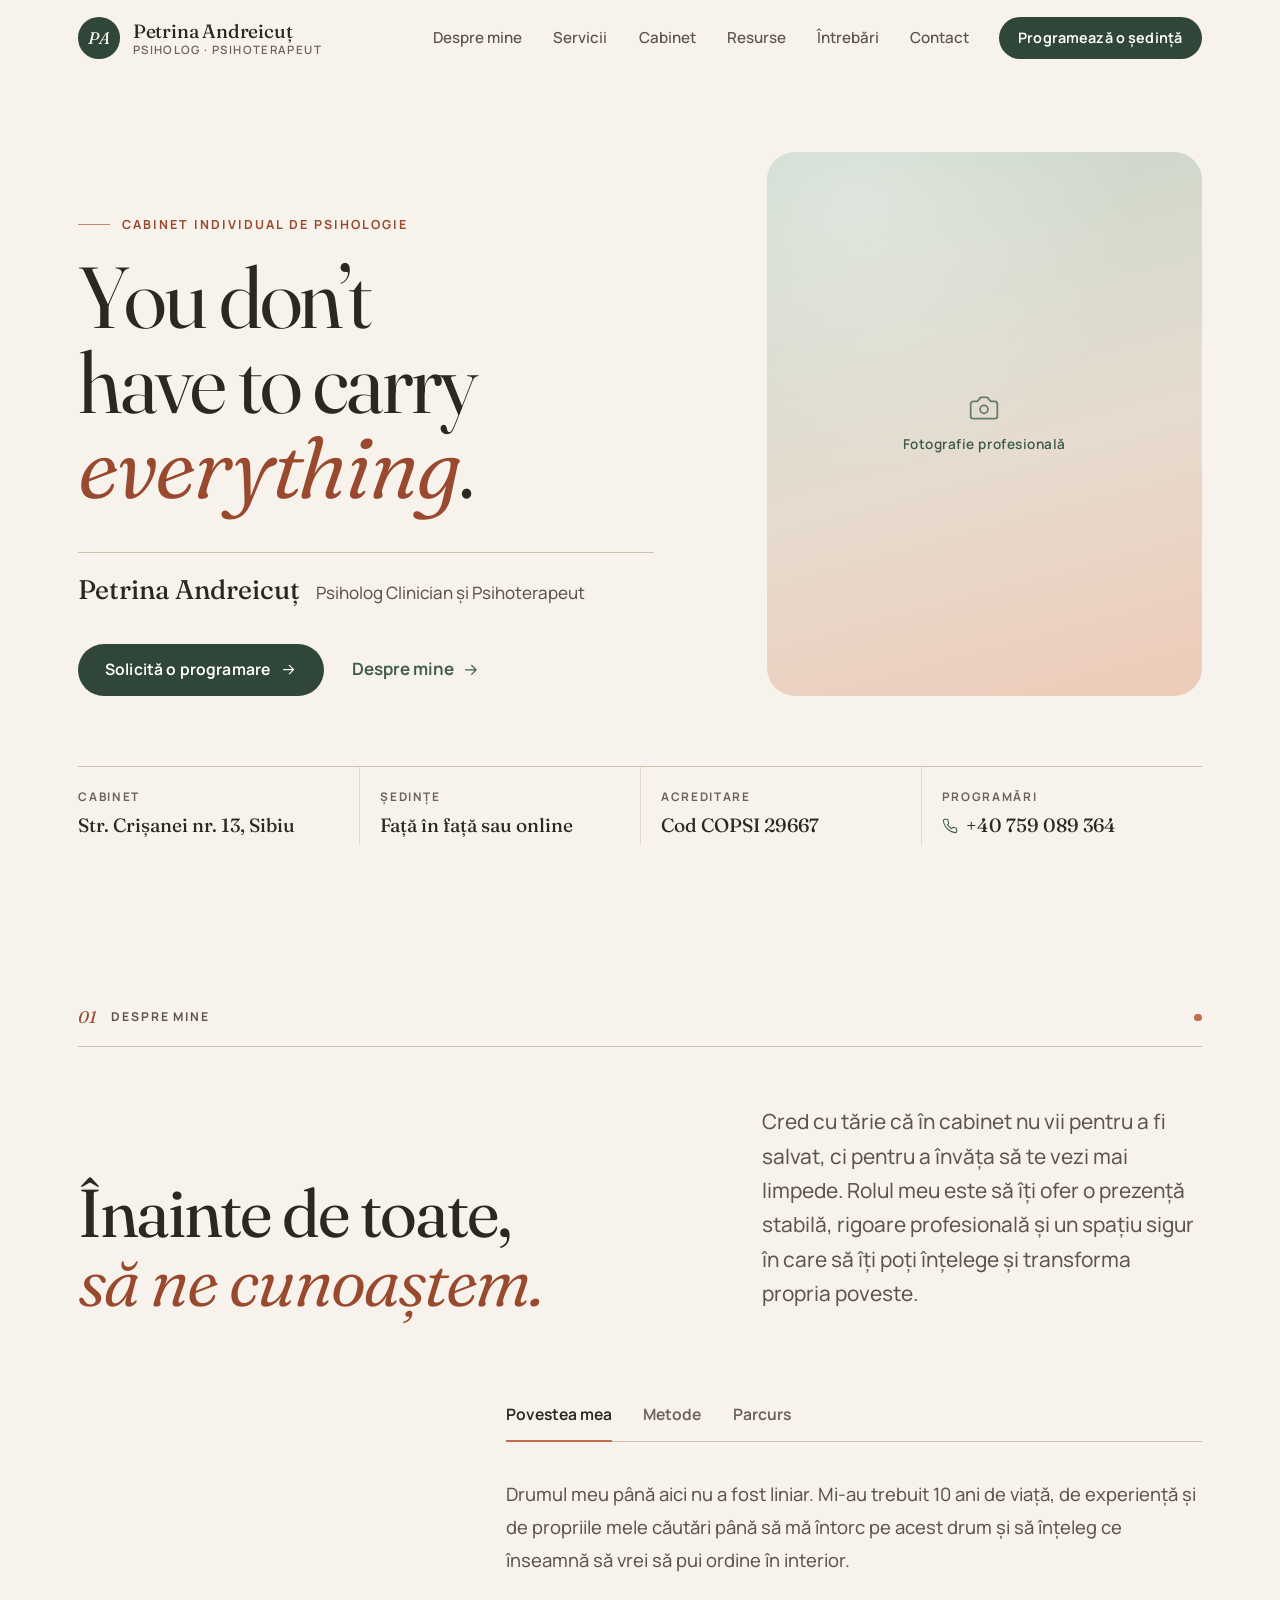
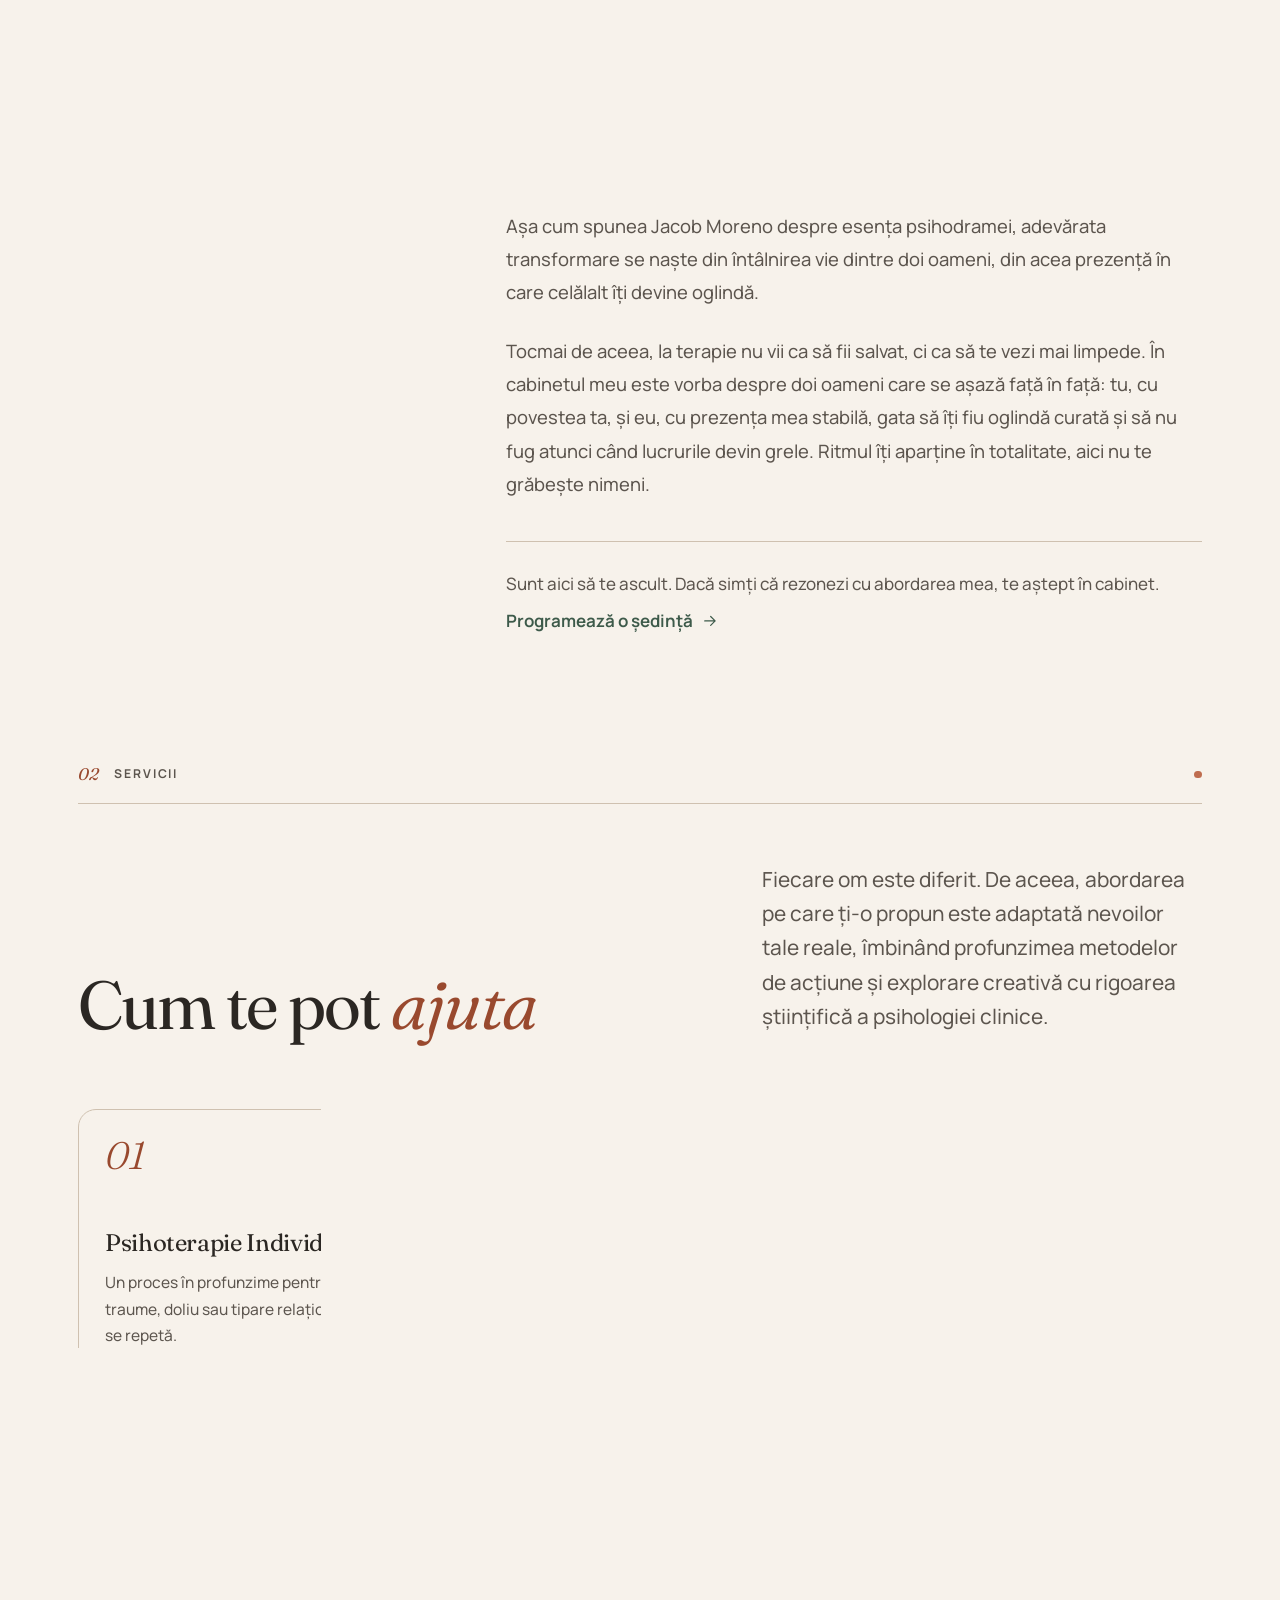
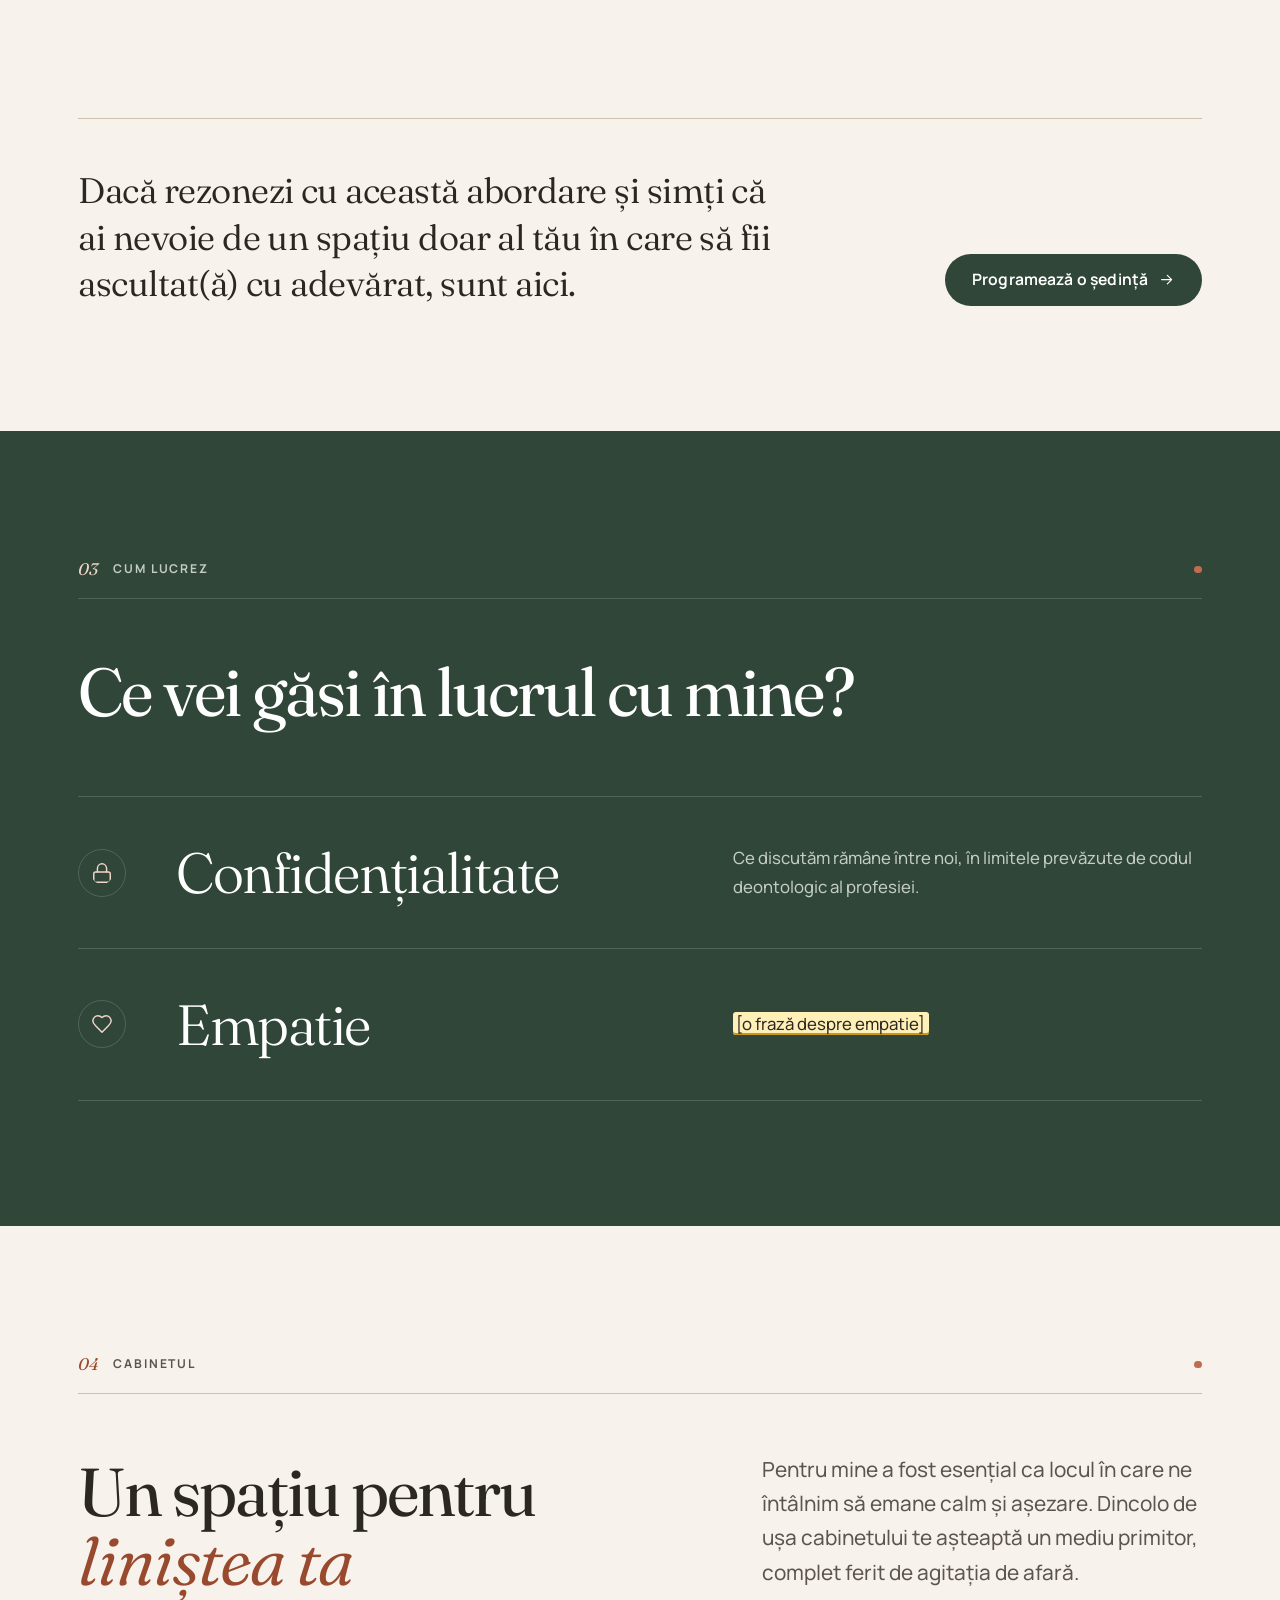
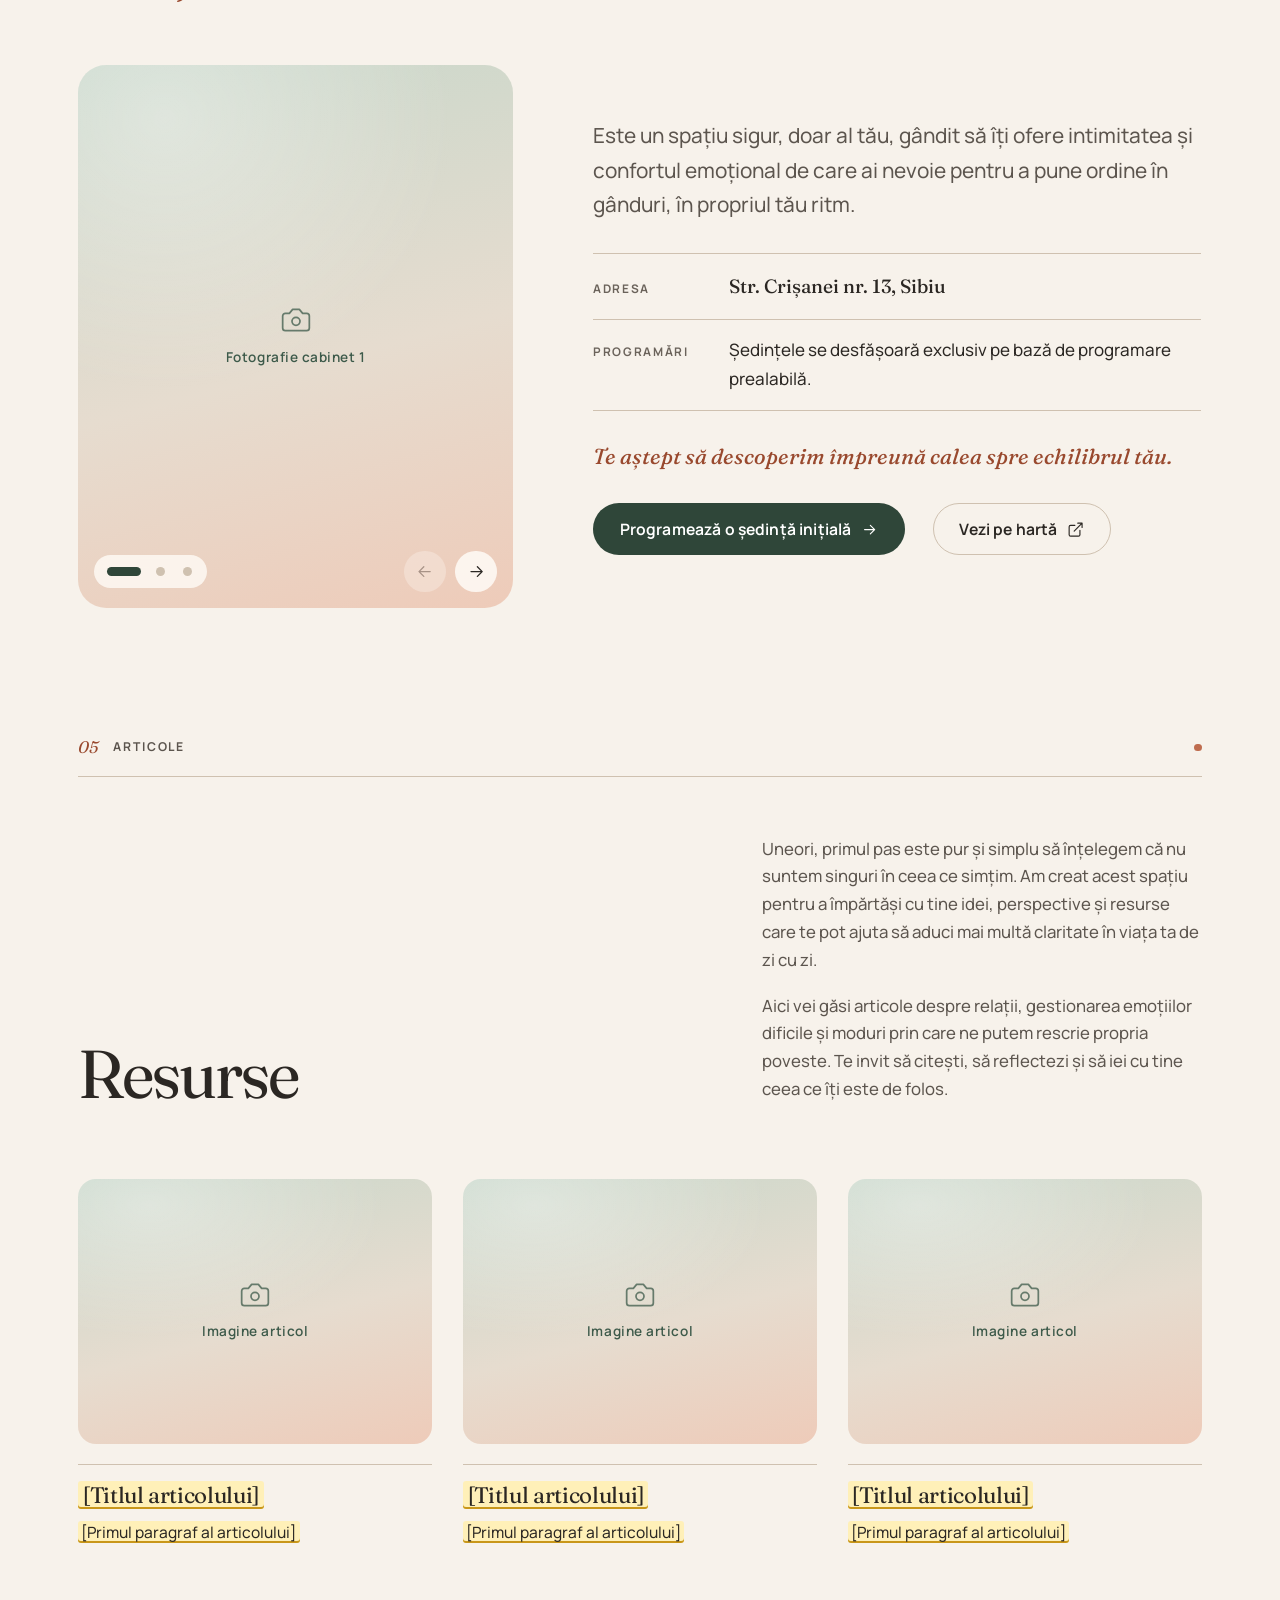
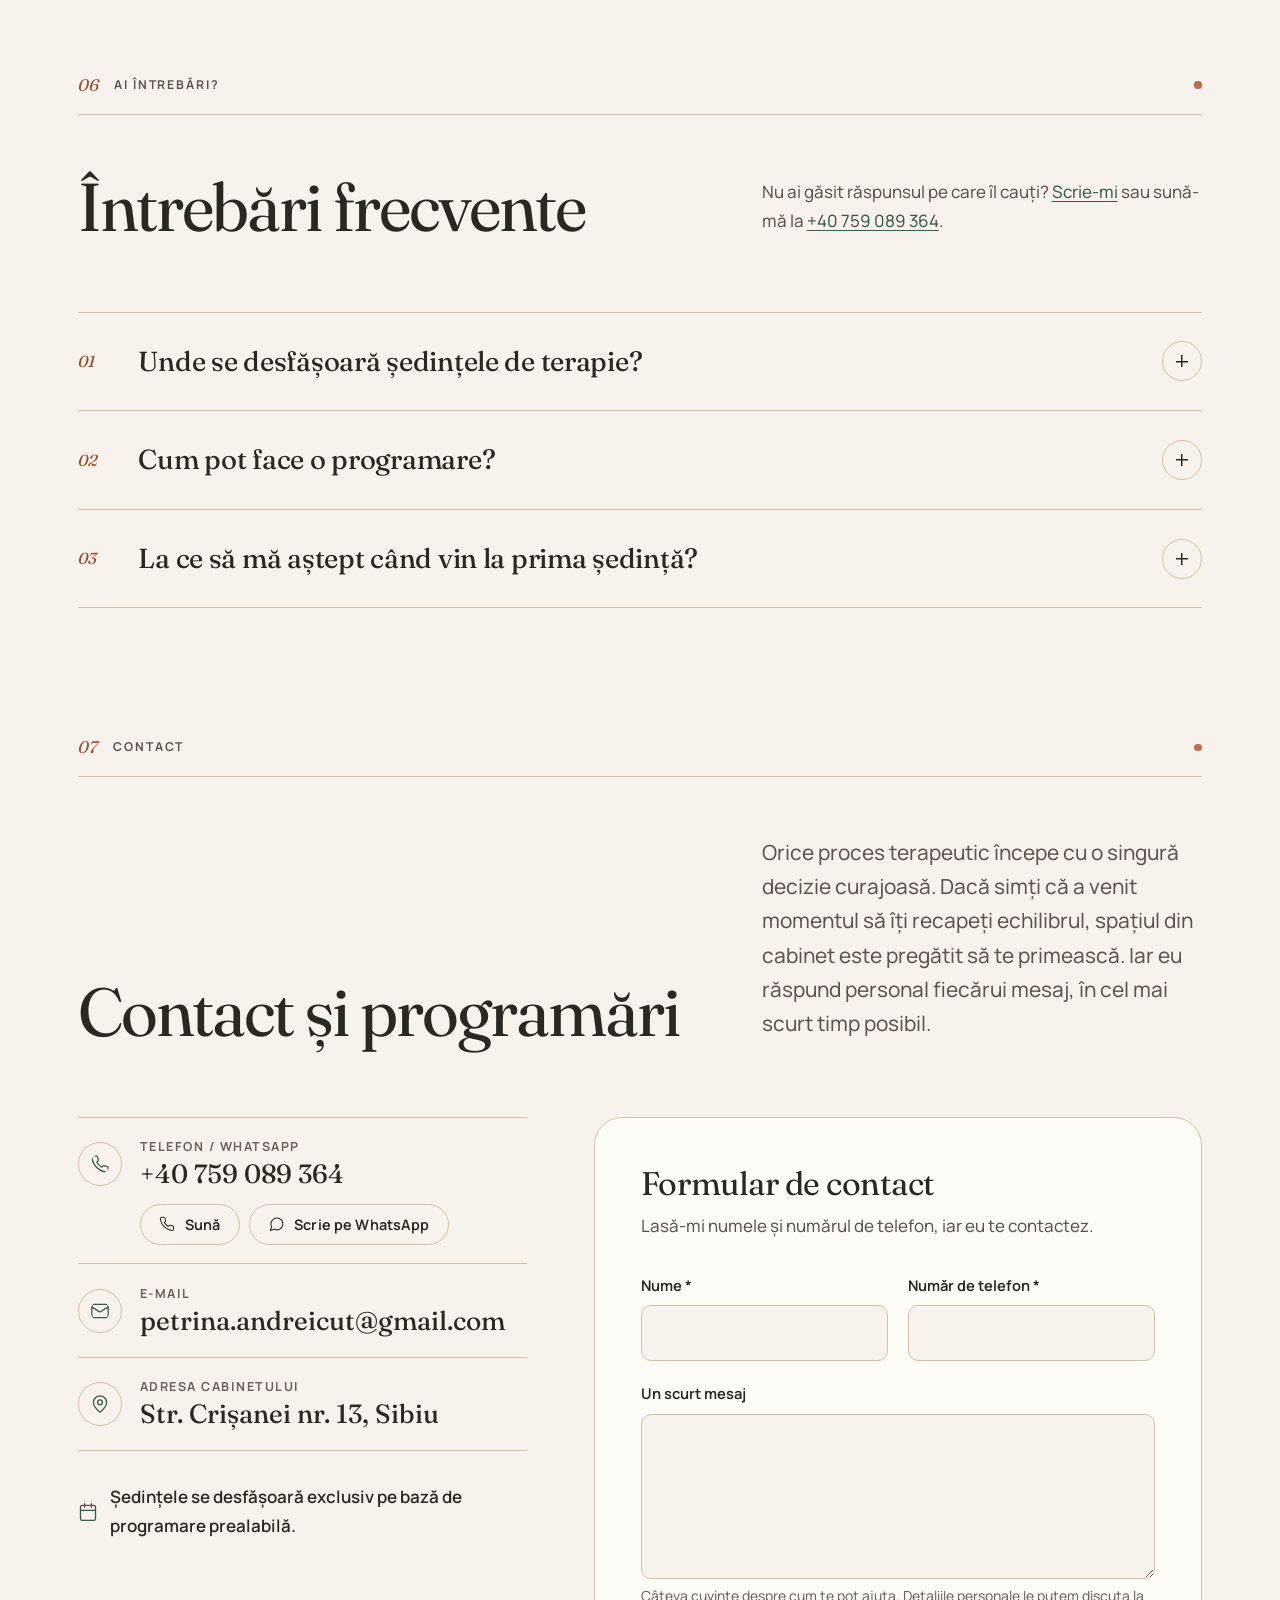
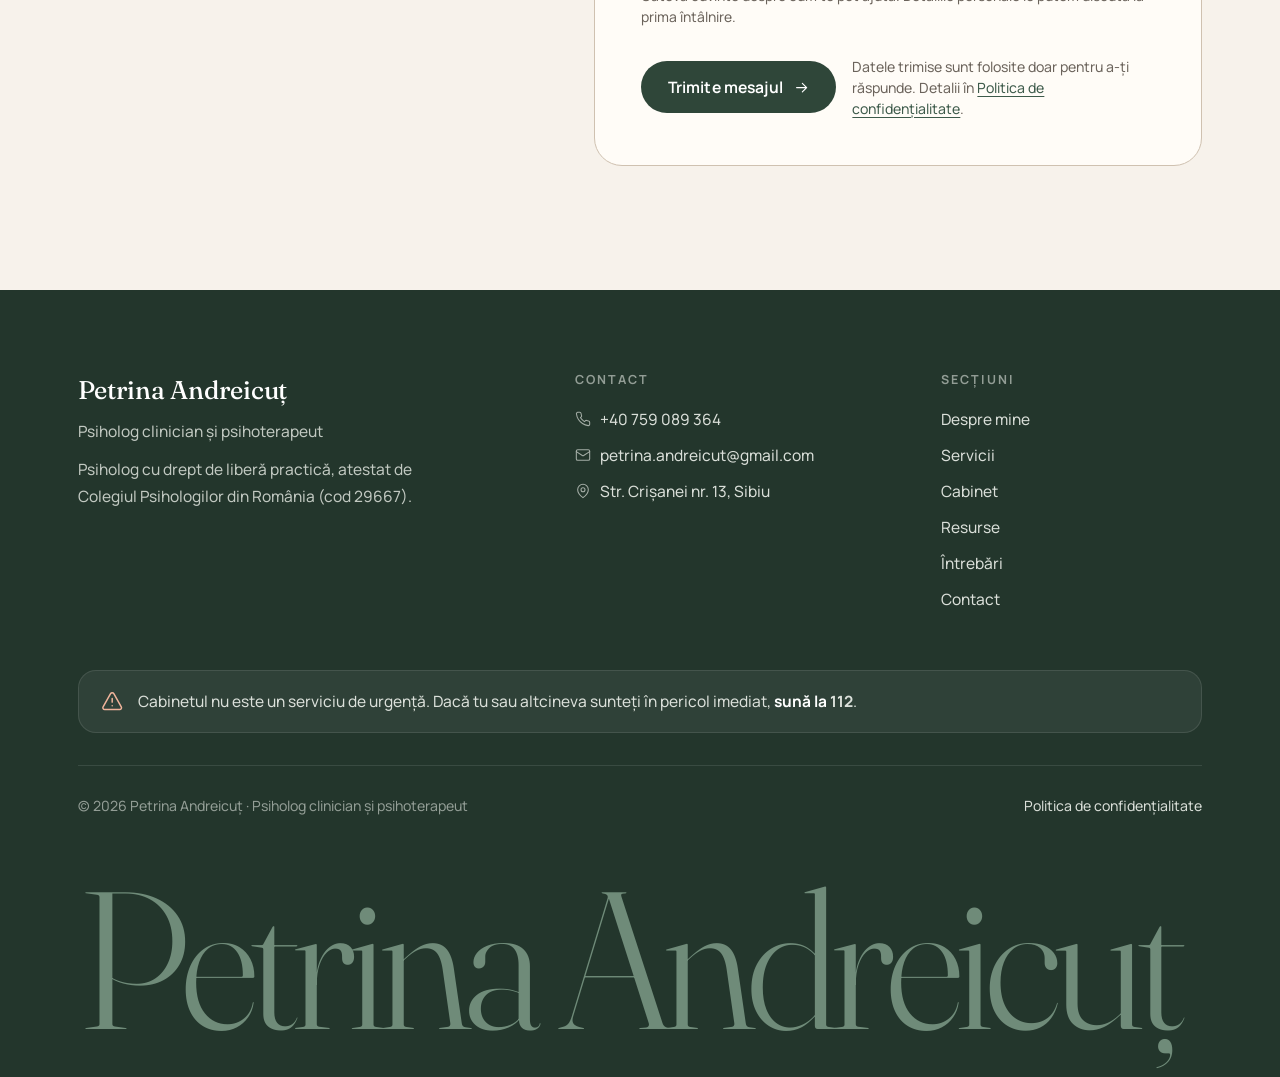
==== index.html @ 18438bd9 "Give the one-page site a portfolio-style layout The page was built from the classic template pattern" ====
<!DOCTYPE html>
<html lang="ro">
<head>
  <meta charset="utf-8">
  <meta name="viewport" content="width=device-width, initial-scale=1">
  <title>Psiholog și Psihoterapeut Sibiu | Petrina Andreicuț</title>
  <meta name="description" content="Cabinet individual de psihologie în Sibiu. Petrina Andreicuț, psiholog clinician și psihoterapeut: psihoterapie individuală și de grup, consiliere, intervenție în criză, desen oniric, evaluare psihologică.">
  <meta name="theme-color" content="#f7f2eb">
  <meta property="og:type" content="website">
  <meta property="og:locale" content="ro_RO">
  <meta property="og:site_name" content="Petrina Andreicuț · Psiholog clinician și psihoterapeut">
  <meta property="og:title" content="Psiholog și Psihoterapeut Sibiu | Petrina Andreicuț">
  <meta property="og:description" content="Cabinet individual de psihologie în Sibiu. Petrina Andreicuț, psiholog clinician și psihoterapeut: psihoterapie individuală și de grup, consiliere, intervenție în criză, desen oniric, evaluare psihologică.">
  <link rel="icon" href="assets/img/favicon.svg" type="image/svg+xml">
  <link rel="preload" href="assets/fonts/fraunces-latin-standard-normal.woff2" as="font" type="font/woff2" crossorigin>
  <link rel="preload" href="assets/fonts/manrope-latin-wght-normal.woff2" as="font" type="font/woff2" crossorigin>
  <link rel="stylesheet" href="assets/css/style.css">
  <script>document.documentElement.classList.add("js");setTimeout(function(){if(!window.siteReady)document.documentElement.classList.remove("js")},2500);</script>
  <script src="assets/js/main.js" defer></script>
  <script type="application/ld+json">
  {
    "@context": "https://schema.org",
    "@type": "MedicalBusiness",
    "name": "Petrina Andreicuț – Cabinet Individual de Psihologie",
    "description": "Psiholog clinician și psihoterapeut în psihodramă. Psihoterapie individuală și de grup, consiliere psihologică, intervenție în criză, desen oniric și evaluare psihologică clinică, în Sibiu și online.",
    "telephone": "+40759089364",
    "email": "petrina.andreicut@gmail.com",
    "priceRange": "150–500 RON",
    "currenciesAccepted": "RON",
    "address": {
      "@type": "PostalAddress",
      "streetAddress": "Str. Crișanei nr. 13",
      "addressLocality": "Sibiu",
      "addressRegion": "Sibiu",
      "addressCountry": "RO"
    },
    "areaServed": "Sibiu",
    "founder": {
      "@type": "Person",
      "name": "Petrina Andreicuț",
      "jobTitle": "Psiholog clinician și psihoterapeut",
      "memberOf": [
        {
          "@type": "Organization",
          "name": "Colegiul Psihologilor din România"
        },
        {
          "@type": "Organization",
          "name": "Asociația de Formare și Cercetare în Psihodramă și Psihoterapii de Grup"
        }
      ]
    }
  }
  </script>
</head>
<body>
  <a class="skip-link" href="#continut">Sari la conținut</a>

  <header class="site-header" data-header>
    <div class="container header-inner">
      <a class="brand" href="#acasa" aria-label="Petrina Andreicuț, psiholog – începutul paginii">
        <span class="brand-mark" aria-hidden="true">PA</span>
        <span class="brand-text">
          <span class="brand-name">Petrina Andreicuț</span>
          <span class="brand-role">Psiholog · Psihoterapeut</span>
        </span>
      </a>
      <nav class="site-nav" aria-label="Navigare principală">
        <button class="nav-toggle" type="button" aria-expanded="false" aria-controls="meniu" aria-label="Deschide meniul">
          <svg class="icon icon-open" viewBox="0 0 24 24" aria-hidden="true" focusable="false"><path d="M4 7h16M4 12h16M4 17h16"/></svg>
          <svg class="icon icon-close" viewBox="0 0 24 24" aria-hidden="true" focusable="false"><path d="M18 6 6 18M6 6l12 12"/></svg>
        </button>
        <ul class="nav-list" id="meniu">
          <li><a href="#despre">Despre mine</a></li>
          <li><a href="#servicii">Servicii</a></li>
          <li><a href="#cabinet">Cabinet</a></li>
          <li><a href="#resurse">Resurse</a></li>
          <li><a href="#intrebari">Întrebări</a></li>
          <li><a href="#contact">Contact</a></li>
          <li class="nav-cta"><a class="btn btn--sm" href="#contact">Programează o ședință</a></li>
        </ul>
      </nav>
    </div>
    <span class="scroll-progress" aria-hidden="true"></span>
  </header>

  <main id="continut">
    <section class="hero" id="acasa" aria-label="Prezentare">
      <div class="container hero-grid">
        <div class="hero-text">
          <p class="eyebrow reveal">Cabinet Individual de Psihologie</p>
          <h1 class="reveal" lang="en">You don’t have to carry <em>everything</em>.</h1>
          <div class="hero-intro reveal" style="--delay: .1s">
            <p class="hero-name">Petrina Andreicuț</p>
            <p class="hero-role">Psiholog Clinician și Psihoterapeut</p>
          </div>
          <div class="hero-actions reveal" style="--delay: .2s">
            <a class="btn" href="#contact">Solicită o programare <svg class="icon" viewBox="0 0 24 24" aria-hidden="true" focusable="false"><path d="M5 12h14M13 6l6 6-6 6"/></svg></a>
            <a class="link-arrow" href="#despre">Despre mine <svg class="icon" viewBox="0 0 24 24" aria-hidden="true" focusable="false"><path d="M5 12h14M13 6l6 6-6 6"/></svg></a>
          </div>
        </div>
        <div class="hero-media reveal" style="--delay: .1s">
          <div class="photo">
            <!-- Înlocuiește substituentul de mai jos cu: <img src="assets/img/petrina.jpg" alt="Petrina Andreicuț, psiholog clinician și psihoterapeut" width="800" height="1000"> -->
            <div class="photo-placeholder"><svg class="icon" viewBox="0 0 24 24" aria-hidden="true" focusable="false"><path d="M14.5 4h-5L7 7H4a2 2 0 0 0-2 2v9a2 2 0 0 0 2 2h16a2 2 0 0 0 2-2V9a2 2 0 0 0-2-2h-3l-2.5-3z"/><circle cx="12" cy="13" r="3"/></svg><span>Fotografie profesională</span></div>
          </div>
        </div>
      </div>
      <div class="container">
        <dl class="hero-facts reveal" style="--delay: .25s">
          <div><dt>Cabinet</dt><dd>Str. Crișanei nr. 13, Sibiu</dd></div>
          <div><dt>Ședințe</dt><dd>Față în față sau online</dd></div>
          <div><dt>Acreditare</dt><dd>Cod COPSI 29667</dd></div>
          <div><dt>Programări</dt><dd><a href="tel:+40759089364"><svg class="icon" viewBox="0 0 24 24" aria-hidden="true" focusable="false"><path d="M22 16.92v3a2 2 0 0 1-2.18 2 19.79 19.79 0 0 1-8.63-3.07 19.5 19.5 0 0 1-6-6 19.79 19.79 0 0 1-3.07-8.67A2 2 0 0 1 4.11 2h3a2 2 0 0 1 2 1.72 12.84 12.84 0 0 0 .7 2.81 2 2 0 0 1-.45 2.11L8.09 9.91a16 16 0 0 0 6 6l1.27-1.27a2 2 0 0 1 2.11-.45 12.84 12.84 0 0 0 2.81.7A2 2 0 0 1 22 16.92z"/></svg>+40&nbsp;759&nbsp;089&nbsp;364</a></dd></div>
        </dl>
      </div>
    </section>

    <section class="section" id="despre" aria-labelledby="despre-titlu">
      <div class="container">
        <div class="sec-head reveal">
          <p class="sec-index"><span class="sec-num" aria-hidden="true">01</span>Despre mine</p>
          <h2 id="despre-titlu">Înainte de toate, <em>să ne cunoaștem.</em></h2>
          <p class="lead">Cred cu tărie că în cabinet nu vii pentru a fi salvat, ci pentru a învăța să te vezi mai limpede. Rolul meu este să îți ofer o prezență stabilă, rigoare profesională și un spațiu sigur în care să îți poți înțelege și transforma propria poveste.</p>
        </div>

        <div class="about-grid">
        <div class="about-aside reveal">
          <ul class="spec-list">
            <li>Psiholog clinician</li>
            <li>Psihoterapeut-Psihodramă</li>
            <li>Cod COPSI 29667</li>
          </ul>
          <a class="btn btn--ghost about-more" href="#panou-parcurs" data-tab-open="tab-parcurs">Citește mai multe despre parcursul meu <svg class="icon" viewBox="0 0 24 24" aria-hidden="true" focusable="false"><path d="M5 12h14M13 6l6 6-6 6"/></svg></a>
        </div>

        <div class="about-tabs reveal" style="--delay: .1s" data-tabs>
          <div class="tabs-list" role="tablist" aria-label="Despre mine">
              <button class="tab" type="button" role="tab" id="tab-poveste" aria-controls="panou-poveste" aria-selected="true">Povestea mea</button>
              <button class="tab" type="button" role="tab" id="tab-metode" aria-controls="panou-metode" aria-selected="false">Metode</button>
              <button class="tab" type="button" role="tab" id="tab-parcurs" aria-controls="panou-parcurs" aria-selected="false">Parcurs</button>
          </div>

          <div class="tab-panel" role="tabpanel" id="panou-poveste" aria-labelledby="tab-poveste" tabindex="0">
            <div class="prose">
              <p>Drumul meu până aici nu a fost liniar. Mi-au trebuit 10 ani de viață, de experiență și de propriile mele căutări până să mă întorc pe acest drum și să înțeleg ce înseamnă să vrei să pui ordine în interior.</p>
              <blockquote class="quote">
                <p>Pentru mine, psihoterapia nu este doar o sumă de tehnici validate științific. Schimbarea reală nu se întâmplă prin birocrația muncii cu sine, ci atunci când coborâm din minte în inimă.</p>
              </blockquote>
              <p>Așa cum spunea Jacob Moreno despre esența psihodramei, adevărata transformare se naște din întâlnirea vie dintre doi oameni, din acea prezență în care celălalt îți devine oglindă.</p>
              <p>Tocmai de aceea, la terapie nu vii ca să fii salvat, ci ca să te vezi mai limpede. În cabinetul meu este vorba despre doi oameni care se așază față în față: tu, cu povestea ta, și eu, cu prezența mea stabilă, gata să îți fiu oglindă curată și să nu fug atunci când lucrurile devin grele. Ritmul îți aparține în totalitate, aici nu te grăbește nimeni.</p>
            </div>
          </div>

          <div class="tab-panel" role="tabpanel" id="panou-metode" aria-labelledby="tab-metode" tabindex="0">
            <h3 class="panel-title">De ce Psihodrama și Desenul Oniric?</h3>
            <p class="lead">Această înțelegere profundă a nevoii de a fi văzut și oglindit nu este doar o filozofie personală, ci fundația pe care am construit practica mea profesională. Am ales psihodrama și desenul oniric tocmai pentru că ele transformă acest ideal în instrumente concrete, capabile să acceseze resurse pe care cuvintele singure nu le pot atinge.</p>
            <div class="method-cards" style="margin-top: 2rem">
              <article class="method-card">
                <svg class="icon" viewBox="0 0 24 24" aria-hidden="true" focusable="false"><path d="M16 21v-2a4 4 0 0 0-4-4H6a4 4 0 0 0-4 4v2"/><circle cx="9" cy="7" r="4"/><path d="M22 21v-2a4 4 0 0 0-3-3.87M16 3.13a4 4 0 0 1 0 7.75"/></svg>
                <div>
                  <h4>Psihodrama Clasică</h4>
                  <p>Atunci când explorarea exclusiv verbală își atinge limitele, aducem situația problematică în spațiul cabinetului folosind elemente simbolice și tehnici specifice. <a href="#dlg-psihoterapie-individuala" data-dialog-open="dlg-psihoterapie-individuala">Despre psihoterapia individuală</a></p>
                </div>
              </article>
              <article class="method-card">
                <svg class="icon" viewBox="0 0 24 24" aria-hidden="true" focusable="false"><circle cx="13.5" cy="6.5" r=".5"/><circle cx="17.5" cy="10.5" r=".5"/><circle cx="8.5" cy="7.5" r=".5"/><circle cx="6.5" cy="12.5" r=".5"/><path d="M12 2C6.5 2 2 6.5 2 12s4.5 10 10 10c.93 0 1.65-.75 1.65-1.69 0-.44-.18-.84-.44-1.13-.29-.29-.44-.65-.44-1.12a1.64 1.64 0 0 1 1.67-1.67h2c3.05 0 5.55-2.5 5.55-5.55C21.97 6.01 17.46 2 12 2z"/></svg>
                <div>
                  <h4>Desenul Oniric</h4>
                  <p>Folosim culorile și formele ca pe un limbaj alternativ. Nu ai nevoie de absolut niciun talent la desen! <a href="#dlg-desen-oniric" data-dialog-open="dlg-desen-oniric">Despre desenul oniric</a></p>
                </div>
              </article>
            </div>
          </div>

          <div class="tab-panel" role="tabpanel" id="panou-parcurs" aria-labelledby="tab-parcurs" tabindex="0">
            <h3 class="panel-title">Parcurs și rigoare profesională</h3>
            <p class="muted">Pentru ca acest spațiu de siguranță și transformare să fie construit pe baze solide și riguroase, practica mea profesională se sprijină pe următoarele coordonate:</p>
            <ul class="credentials">
                <li><span>Licență în Psihologie<span class="meta">Universitatea „Lucian Blaga” din Sibiu</span></span></li>
                <li><span>Master în Psihologie Clinică, Consiliere Psihologică și Psihoterapie<span class="meta">Universitatea „Lucian Blaga” din Sibiu</span></span></li>
                <li><span>Psiholog cu Drept de Liberă Practică<span class="meta">Atestat de Colegiul Psihologilor din România (cod: 29667)</span></span></li>
                <li><span>Formare de lungă durată în Psihodramă Clasică<span class="meta">Certificare de Psihoterapeut-Psihodramă, atestată de Colegiul Psihologilor din România</span></span></li>
                <li><span>Formare complementară în Desen Oniric</span></li>
                <li><span>Membru al Colegiului Psihologilor din România (COPSI)</span></li>
                <li><span>Membru al Asociației de Formare și Cercetare în Psihodramă și Psihoterapii de Grup (AFCP)</span></li>
            </ul>
          </div>

          <p class="about-closing">Sunt aici să te ascult. Dacă simți că rezonezi cu abordarea mea, te aștept în cabinet. <a class="link-arrow" href="#contact">Programează o ședință <svg class="icon" viewBox="0 0 24 24" aria-hidden="true" focusable="false"><path d="M5 12h14M13 6l6 6-6 6"/></svg></a></p>
        </div>
        </div>
      </div>
    </section>

    <section class="section" id="servicii" aria-labelledby="servicii-titlu">
      <div class="container">
        <div class="sec-head reveal">
          <p class="sec-index"><span class="sec-num" aria-hidden="true">02</span>Servicii</p>
          <h2 id="servicii-titlu">Cum te pot <em>ajuta</em></h2>
          <p class="lead">Fiecare om este diferit. De aceea, abordarea pe care ți-o propun este adaptată nevoilor tale reale, îmbinând profunzimea metodelor de acțiune și explorare creativă cu rigoarea științifică a psihologiei clinice.</p>
        </div>

        <div class="slider reveal" data-slider="Servicii">
          <div class="slider-track" role="region" aria-label="Servicii (derulează pe orizontală)" tabindex="0">
            <article class="service-card" id="psihoterapie-individuala">
              <div class="card-top">
                <svg class="icon" viewBox="0 0 24 24" aria-hidden="true" focusable="false"><circle cx="12" cy="8" r="4"/><path d="M4 21v-1a6 6 0 0 1 6-6h4a6 6 0 0 1 6 6v1"/></svg>
                <span class="service-num" aria-hidden="true">01</span>
              </div>
              <h3>Psihoterapie Individuală</h3>
              <p>Un proces în profunzime pentru anxietate, traume, doliu sau tipare relaționale care se repetă.</p>
              <p class="card-meta"><span class="price">220 RON</span><span class="duration">50 min</span></p>
              <button class="card-more" type="button" data-dialog-open="dlg-psihoterapie-individuala" aria-haspopup="dialog">Află mai multe<span class="visually-hidden">: Psihoterapie Individuală</span> <svg class="icon" viewBox="0 0 24 24" aria-hidden="true" focusable="false"><path d="M5 12h14M13 6l6 6-6 6"/></svg></button>
            </article>
            <article class="service-card" id="consiliere-psihologica">
              <div class="card-top">
                <svg class="icon" viewBox="0 0 24 24" aria-hidden="true" focusable="false"><path d="M7.9 20A9 9 0 1 0 4 16.1L2 22Z"/></svg>
                <span class="service-num" aria-hidden="true">02</span>
              </div>
              <h3>Consiliere Psihologică</h3>
              <p>Un proces mai scurt, centrat pe soluții, pentru o criză de viață, o decizie sau un conflict punctual.</p>
              <p class="card-meta"><span class="price">220 RON</span><span class="duration">50 min</span></p>
              <button class="card-more" type="button" data-dialog-open="dlg-consiliere-psihologica" aria-haspopup="dialog">Află mai multe<span class="visually-hidden">: Consiliere Psihologică</span> <svg class="icon" viewBox="0 0 24 24" aria-hidden="true" focusable="false"><path d="M5 12h14M13 6l6 6-6 6"/></svg></button>
            </article>
            <article class="service-card" id="interventie-in-criza">
              <div class="card-top">
                <svg class="icon" viewBox="0 0 24 24" aria-hidden="true" focusable="false"><circle cx="12" cy="12" r="10"/><circle cx="12" cy="12" r="4"/><path d="m4.93 4.93 4.24 4.24M14.83 9.17l4.24-4.24M14.83 14.83l4.24 4.24M9.17 14.83l-4.24 4.24"/></svg>
                <span class="service-num" aria-hidden="true">03</span>
              </div>
              <h3>Intervenție Psihologică în Criză</h3>
              <p>Stabilizare emoțională după un șoc, o veste grea sau atacuri de panică.</p>
              <p class="card-meta"><span class="price">220 RON</span><span class="duration">50 min</span></p>
              <button class="card-more" type="button" data-dialog-open="dlg-interventie-in-criza" aria-haspopup="dialog">Află mai multe<span class="visually-hidden">: Intervenție Psihologică în Criză</span> <svg class="icon" viewBox="0 0 24 24" aria-hidden="true" focusable="false"><path d="M5 12h14M13 6l6 6-6 6"/></svg></button>
            </article>
            <article class="service-card" id="desen-oniric">
              <div class="card-top">
                <svg class="icon" viewBox="0 0 24 24" aria-hidden="true" focusable="false"><circle cx="13.5" cy="6.5" r=".5"/><circle cx="17.5" cy="10.5" r=".5"/><circle cx="8.5" cy="7.5" r=".5"/><circle cx="6.5" cy="12.5" r=".5"/><path d="M12 2C6.5 2 2 6.5 2 12s4.5 10 10 10c.93 0 1.65-.75 1.65-1.69 0-.44-.18-.84-.44-1.13-.29-.29-.44-.65-.44-1.12a1.64 1.64 0 0 1 1.67-1.67h2c3.05 0 5.55-2.5 5.55-5.55C21.97 6.01 17.46 2 12 2z"/></svg>
                <span class="service-num" aria-hidden="true">04</span>
              </div>
              <h3>Desen Oniric și Explorare Creativă</h3>
              <p>Culorile și formele devin un limbaj pentru ce nu se poate spune în cuvinte. Nu ai nevoie de talent la desen.</p>
              <p class="card-meta"><span class="price">220 RON</span><span class="duration">50 min</span></p>
              <button class="card-more" type="button" data-dialog-open="dlg-desen-oniric" aria-haspopup="dialog">Află mai multe<span class="visually-hidden">: Desen Oniric și Explorare Creativă</span> <svg class="icon" viewBox="0 0 24 24" aria-hidden="true" focusable="false"><path d="M5 12h14M13 6l6 6-6 6"/></svg></button>
            </article>
            <article class="service-card" id="evaluare-psihologica">
              <div class="card-top">
                <svg class="icon" viewBox="0 0 24 24" aria-hidden="true" focusable="false"><rect x="8" y="2" width="8" height="4" rx="1"/><path d="M16 4h2a2 2 0 0 1 2 2v14a2 2 0 0 1-2 2H6a2 2 0 0 1-2-2V6a2 2 0 0 1 2-2h2"/><path d="m9 14 2 2 4-4"/></svg>
                <span class="service-num" aria-hidden="true">05</span>
              </div>
              <h3>Evaluare Psihologică Clinică</h3>
              <p>Evaluare standardizată a stării emoționale, a personalității sau a funcțiilor cognitive.</p>
              <p class="card-meta"><span class="price">500 RON</span><span class="duration">60–120 min</span></p>
              <button class="card-more" type="button" data-dialog-open="dlg-evaluare-psihologica" aria-haspopup="dialog">Află mai multe<span class="visually-hidden">: Evaluare Psihologică Clinică</span> <svg class="icon" viewBox="0 0 24 24" aria-hidden="true" focusable="false"><path d="M5 12h14M13 6l6 6-6 6"/></svg></button>
            </article>
            <article class="service-card" id="psihoterapie-de-grup">
              <div class="card-top">
                <svg class="icon" viewBox="0 0 24 24" aria-hidden="true" focusable="false"><path d="M16 21v-2a4 4 0 0 0-4-4H6a4 4 0 0 0-4 4v2"/><circle cx="9" cy="7" r="4"/><path d="M22 21v-2a4 4 0 0 0-3-3.87M16 3.13a4 4 0 0 1 0 7.75"/></svg>
                <span class="service-num" aria-hidden="true">06</span>
              </div>
              <h3>Psihoterapie de Grup</h3>
              <p>Un spațiu în care experiențele de viață sunt puse în scenă și explorate împreună.</p>
              <p class="card-meta"><span class="price">150 RON / întâlnire</span><span class="duration">2–3 ore</span></p>
              <button class="card-more" type="button" data-dialog-open="dlg-psihoterapie-de-grup" aria-haspopup="dialog">Află mai multe<span class="visually-hidden">: Psihoterapie de Grup</span> <svg class="icon" viewBox="0 0 24 24" aria-hidden="true" focusable="false"><path d="M5 12h14M13 6l6 6-6 6"/></svg></button>
            </article>
            <article class="service-card" id="dezvoltare-personala">
              <div class="card-top">
                <svg class="icon" viewBox="0 0 24 24" aria-hidden="true" focusable="false"><path d="M7 20h10M10 20c5.5-2.5.8-6.4 3-10"/><path d="M9.5 9.4c1.1.8 1.8 2.2 2.3 3.7-2 .4-3.5.4-4.8-.3-1.2-.6-2.3-1.9-3-4.2 2.8-.5 4.4 0 5.5.8z"/><path d="M14.1 6a7 7 0 0 0-1.1 4c1.9-.1 3.3-.6 4.3-1.4 1-1 1.6-2.3 1.7-4.6-2.7.1-4 1-4.9 2z"/></svg>
                <span class="service-num" aria-hidden="true">07</span>
              </div>
              <h3>Grupuri de Dezvoltare Personală</h3>
              <p>Ateliere tematice despre încredere în sine, stres și inteligență emoțională.</p>
              <p class="card-meta"><span class="price">150 RON / atelier</span><span class="duration">2–3 ore</span></p>
              <button class="card-more" type="button" data-dialog-open="dlg-dezvoltare-personala" aria-haspopup="dialog">Află mai multe<span class="visually-hidden">: Grupuri de Dezvoltare Personală</span> <svg class="icon" viewBox="0 0 24 24" aria-hidden="true" focusable="false"><path d="M5 12h14M13 6l6 6-6 6"/></svg></button>
            </article>
          </div>
        </div>

        <dialog class="modal" id="dlg-psihoterapie-individuala" aria-labelledby="dlg-psihoterapie-individuala-titlu">
          <div class="modal-head">
            <svg class="icon" viewBox="0 0 24 24" aria-hidden="true" focusable="false"><circle cx="12" cy="8" r="4"/><path d="M4 21v-1a6 6 0 0 1 6-6h4a6 6 0 0 1 6 6v1"/></svg>
            <div>
              <span class="service-num" aria-hidden="true">01</span>
              <h2 id="dlg-psihoterapie-individuala-titlu">Psihoterapie Individuală<small>Psihodramă clasică</small></h2>
            </div>
            <form method="dialog"><button class="modal-close" type="submit" aria-label="Închide"><svg class="icon" viewBox="0 0 24 24" aria-hidden="true" focusable="false"><path d="M18 6 6 18M6 6l12 12"/></svg></button></form>
          </div>
          <div class="modal-body">
            <div class="service-body">
              <div>
                <h3>Ce presupune acest serviciu?</h3>
                <p>Psihoterapia individuală este un demers clinic structurat, centrat pe evaluarea și tratamentul dificultăților emoționale și relaționale. Instrumentul terapeutic principal pe care îl utilizez este Psihodrama Clasică, adaptată pentru lucrul unu-la-unu.</p>
                <p>Concret, procesul terapeutic îmbină dialogul cu tehnici specifice de acțiune. Atunci când explorarea exclusiv verbală își atinge limitele, aducem situația problematică în spațiul cabinetului folosind elemente simbolice și tehnici specifice. Acest mod de lucru îți permite să externalizezi conflictele interioare, să analizezi o situație dificilă din perspective multiple, obținând o distanțare obiectivă, și să testezi în condiții de siguranță reacții și comportamente noi, adaptative.</p>
              </div>
              <div>
                <h3>Când este potrivit să accesezi acest proces?</h3>
                <ul class="checklist">
                  <li>Simți o stare constantă de anxietate, neliniște sau tristețe profundă.</li>
                  <li>Te confrunți cu traume din trecut care continuă să îți afecteze deciziile din prezent.</li>
                  <li>Treci printr-o perioadă de doliu sau ai suferit o pierdere majoră.</li>
                  <li>Ai dificultăți în a seta limite sănătoase (te simți frecvent copleșit(ă), folosit(ă) sau îți este greu să spui „nu”).</li>
                  <li>Repeți aceleași greșeli și simți că ești blocat(ă) în dinamici relaționale toxice.</li>
                </ul>
              </div>
            </div>
            <div class="service-footer">
              <span class="label">Detalii practice</span>
              <span class="chip"><svg class="icon" viewBox="0 0 24 24" aria-hidden="true" focusable="false"><circle cx="12" cy="12" r="10"/><path d="M12 6v6l4 2"/></svg><span>Durată ședință: <strong>50 minute</strong></span></span>
              <span class="chip"><svg class="icon" viewBox="0 0 24 24" aria-hidden="true" focusable="false"><rect x="2" y="6" width="20" height="12" rx="2"/><circle cx="12" cy="12" r="2"/><path d="M6 12h.01M18 12h.01"/></svg><span>Tarif: <strong>220 RON</strong></span></span>
            </div>
            <div class="modal-actions">
              <a class="btn" href="#contact">Programează o ședință <svg class="icon" viewBox="0 0 24 24" aria-hidden="true" focusable="false"><path d="M5 12h14M13 6l6 6-6 6"/></svg></a>
              <a class="btn btn--ghost" href="tel:+40759089364"><svg class="icon" viewBox="0 0 24 24" aria-hidden="true" focusable="false"><path d="M22 16.92v3a2 2 0 0 1-2.18 2 19.79 19.79 0 0 1-8.63-3.07 19.5 19.5 0 0 1-6-6 19.79 19.79 0 0 1-3.07-8.67A2 2 0 0 1 4.11 2h3a2 2 0 0 1 2 1.72 12.84 12.84 0 0 0 .7 2.81 2 2 0 0 1-.45 2.11L8.09 9.91a16 16 0 0 0 6 6l1.27-1.27a2 2 0 0 1 2.11-.45 12.84 12.84 0 0 0 2.81.7A2 2 0 0 1 22 16.92z"/></svg>+40&nbsp;759&nbsp;089&nbsp;364</a>
            </div>
          </div>
        </dialog>

        <dialog class="modal" id="dlg-consiliere-psihologica" aria-labelledby="dlg-consiliere-psihologica-titlu">
          <div class="modal-head">
            <svg class="icon" viewBox="0 0 24 24" aria-hidden="true" focusable="false"><path d="M7.9 20A9 9 0 1 0 4 16.1L2 22Z"/></svg>
            <div>
              <span class="service-num" aria-hidden="true">02</span>
              <h2 id="dlg-consiliere-psihologica-titlu">Consiliere Psihologică</h2>
            </div>
            <form method="dialog"><button class="modal-close" type="submit" aria-label="Închide"><svg class="icon" viewBox="0 0 24 24" aria-hidden="true" focusable="false"><path d="M18 6 6 18M6 6l12 12"/></svg></button></form>
          </div>
          <div class="modal-body">
            <div class="service-body">
              <div>
                <h3>Ce presupune acest serviciu?</h3>
                <p>Dacă psihoterapia vizează restructurare profundă, consilierea psihologică este un proces mai scurt, aplicat și centrat pe soluții. Lucrăm ancorat în „aici și acum”, scopul principal fiind dezvoltarea unor strategii practice care să te ajute să depășești un impas specific sau o perioadă de tranziție dificilă.</p>
              </div>
              <div>
                <h3>Când este potrivit să accesezi acest proces?</h3>
                <ul class="checklist">
                  <li>Treci printr-o criză de viață (un divorț, o despărțire, o mutare într-un mediu cu totul nou).</li>
                  <li>Te afli la o răscruce profesională și ai nevoie de claritate pentru a lua o decizie.</li>
                  <li>Traversezi un conflict punctual în familie sau la locul de muncă și vrei să îl gestionezi mai eficient.</li>
                  <li>Te simți blocat(ă) într-o anumită arie a vieții și ai nevoie de ghidaj obiectiv pentru a face următorul pas.</li>
                </ul>
              </div>
            </div>
            <div class="service-footer">
              <span class="label">Detalii practice</span>
              <span class="chip"><svg class="icon" viewBox="0 0 24 24" aria-hidden="true" focusable="false"><circle cx="12" cy="12" r="10"/><path d="M12 6v6l4 2"/></svg><span>Durată ședință: <strong>50 minute</strong></span></span>
              <span class="chip"><svg class="icon" viewBox="0 0 24 24" aria-hidden="true" focusable="false"><rect x="2" y="6" width="20" height="12" rx="2"/><circle cx="12" cy="12" r="2"/><path d="M6 12h.01M18 12h.01"/></svg><span>Tarif: <strong>220 RON</strong></span></span>
            </div>
            <div class="modal-actions">
              <a class="btn" href="#contact">Programează o ședință <svg class="icon" viewBox="0 0 24 24" aria-hidden="true" focusable="false"><path d="M5 12h14M13 6l6 6-6 6"/></svg></a>
              <a class="btn btn--ghost" href="tel:+40759089364"><svg class="icon" viewBox="0 0 24 24" aria-hidden="true" focusable="false"><path d="M22 16.92v3a2 2 0 0 1-2.18 2 19.79 19.79 0 0 1-8.63-3.07 19.5 19.5 0 0 1-6-6 19.79 19.79 0 0 1-3.07-8.67A2 2 0 0 1 4.11 2h3a2 2 0 0 1 2 1.72 12.84 12.84 0 0 0 .7 2.81 2 2 0 0 1-.45 2.11L8.09 9.91a16 16 0 0 0 6 6l1.27-1.27a2 2 0 0 1 2.11-.45 12.84 12.84 0 0 0 2.81.7A2 2 0 0 1 22 16.92z"/></svg>+40&nbsp;759&nbsp;089&nbsp;364</a>
            </div>
          </div>
        </dialog>

        <dialog class="modal" id="dlg-interventie-in-criza" aria-labelledby="dlg-interventie-in-criza-titlu">
          <div class="modal-head">
            <svg class="icon" viewBox="0 0 24 24" aria-hidden="true" focusable="false"><circle cx="12" cy="12" r="10"/><circle cx="12" cy="12" r="4"/><path d="m4.93 4.93 4.24 4.24M14.83 9.17l4.24-4.24M14.83 14.83l4.24 4.24M9.17 14.83l-4.24 4.24"/></svg>
            <div>
              <span class="service-num" aria-hidden="true">03</span>
              <h2 id="dlg-interventie-in-criza-titlu">Intervenție Psihologică în Criză</h2>
            </div>
            <form method="dialog"><button class="modal-close" type="submit" aria-label="Închide"><svg class="icon" viewBox="0 0 24 24" aria-hidden="true" focusable="false"><path d="M18 6 6 18M6 6l12 12"/></svg></button></form>
          </div>
          <div class="modal-body">
            <div class="service-body">
              <div>
                <h3>Ce presupune acest serviciu?</h3>
                <p>Gândită ca un „prim-ajutor emoțional”, această intervenție este necesară atunci când stresul extrem blochează capacitatea de procesare logică a minții. Scopul aici nu este explorarea trecutului, ci stabilizarea imediată. Folosim tehnici specifice de ancorare și reglare a sistemului nervos pentru a te ajuta să recapeți controlul asupra propriului corp și a reacțiilor emoționale.</p>
              </div>
              <div>
                <h3>Când este potrivit să accesezi acest proces?</h3>
                <ul class="checklist">
                  <li>Te confrunți cu atacuri de panică severe și frecvente.</li>
                  <li>Ai suferit recent un șoc emoțional puternic sau ai primit o veste cu impact destabilizator.</li>
                  <li>Experimentezi reacții acute la stres (insomnii severe apărute brusc, tremor, incapacitatea de a te concentra la sarcini de bază).</li>
                </ul>
              </div>
            </div>
            <div class="service-footer">
              <span class="label">Detalii practice</span>
              <span class="chip"><svg class="icon" viewBox="0 0 24 24" aria-hidden="true" focusable="false"><circle cx="12" cy="12" r="10"/><path d="M12 6v6l4 2"/></svg><span>Durată ședință: <strong>50 minute</strong></span></span>
              <span class="chip"><svg class="icon" viewBox="0 0 24 24" aria-hidden="true" focusable="false"><rect x="2" y="6" width="20" height="12" rx="2"/><circle cx="12" cy="12" r="2"/><path d="M6 12h.01M18 12h.01"/></svg><span>Tarif: <strong>220 RON</strong></span></span>
            </div>
            <p class="notice" role="note"><svg class="icon" viewBox="0 0 24 24" aria-hidden="true" focusable="false"><path d="m21.73 18-8-14a2 2 0 0 0-3.48 0l-8 14A2 2 0 0 0 4 21h16a2 2 0 0 0 1.73-3Z"/><path d="M12 9v4M12 17h.01"/></svg><span><strong>Cabinetul nu este un serviciu de urgență.</strong> Dacă tu sau altcineva sunteți în pericol imediat, sună la <a href="tel:112">112</a>.</span></p>
            <div class="modal-actions">
              <a class="btn" href="#contact">Programează o ședință <svg class="icon" viewBox="0 0 24 24" aria-hidden="true" focusable="false"><path d="M5 12h14M13 6l6 6-6 6"/></svg></a>
              <a class="btn btn--ghost" href="tel:+40759089364"><svg class="icon" viewBox="0 0 24 24" aria-hidden="true" focusable="false"><path d="M22 16.92v3a2 2 0 0 1-2.18 2 19.79 19.79 0 0 1-8.63-3.07 19.5 19.5 0 0 1-6-6 19.79 19.79 0 0 1-3.07-8.67A2 2 0 0 1 4.11 2h3a2 2 0 0 1 2 1.72 12.84 12.84 0 0 0 .7 2.81 2 2 0 0 1-.45 2.11L8.09 9.91a16 16 0 0 0 6 6l1.27-1.27a2 2 0 0 1 2.11-.45 12.84 12.84 0 0 0 2.81.7A2 2 0 0 1 22 16.92z"/></svg>+40&nbsp;759&nbsp;089&nbsp;364</a>
            </div>
          </div>
        </dialog>

        <dialog class="modal" id="dlg-desen-oniric" aria-labelledby="dlg-desen-oniric-titlu">
          <div class="modal-head">
            <svg class="icon" viewBox="0 0 24 24" aria-hidden="true" focusable="false"><circle cx="13.5" cy="6.5" r=".5"/><circle cx="17.5" cy="10.5" r=".5"/><circle cx="8.5" cy="7.5" r=".5"/><circle cx="6.5" cy="12.5" r=".5"/><path d="M12 2C6.5 2 2 6.5 2 12s4.5 10 10 10c.93 0 1.65-.75 1.65-1.69 0-.44-.18-.84-.44-1.13-.29-.29-.44-.65-.44-1.12a1.64 1.64 0 0 1 1.67-1.67h2c3.05 0 5.55-2.5 5.55-5.55C21.97 6.01 17.46 2 12 2z"/></svg>
            <div>
              <span class="service-num" aria-hidden="true">04</span>
              <h2 id="dlg-desen-oniric-titlu">Desen Oniric și Explorare Creativă</h2>
            </div>
            <form method="dialog"><button class="modal-close" type="submit" aria-label="Închide"><svg class="icon" viewBox="0 0 24 24" aria-hidden="true" focusable="false"><path d="M18 6 6 18M6 6l12 12"/></svg></button></form>
          </div>
          <div class="modal-body">
            <div class="service-body">
              <div>
                <h3>Ce presupune acest serviciu?</h3>
                <p>O metodă care folosește expresia vizuală ca punte către subconștient. Nu ai nevoie de absolut niciun talent la desen! Folosim culorile și formele ca pe un limbaj alternativ, capabil să ocolească barierele logicii și ale mecanismelor de apărare. Este o cale blândă, dar profundă, de a da sens stărilor și emoțiilor pe care cuvintele pur și simplu nu le pot cuprinde.</p>
              </div>
              <div>
                <h3>Când este potrivit să accesezi acest proces?</h3>
                <ul class="checklist">
                  <li>Simți că discuția clasică (pur verbală) nu te mai ajută să avansezi în procesul tău.</li>
                  <li>Vrei să lucrezi la reconectarea cu propria voce, la autenticitate și la creșterea stimei de sine.</li>
                  <li>Îți dorești o metodă profundă, simbolică și non-invazivă de autocunoaștere.</li>
                </ul>
              </div>
            </div>
            <div class="service-footer">
              <span class="label">Detalii practice</span>
              <span class="chip"><svg class="icon" viewBox="0 0 24 24" aria-hidden="true" focusable="false"><circle cx="12" cy="12" r="10"/><path d="M12 6v6l4 2"/></svg><span>Durată ședință: <strong>50 minute</strong></span></span>
              <span class="chip"><svg class="icon" viewBox="0 0 24 24" aria-hidden="true" focusable="false"><rect x="2" y="6" width="20" height="12" rx="2"/><circle cx="12" cy="12" r="2"/><path d="M6 12h.01M18 12h.01"/></svg><span>Tarif: <strong>220 RON</strong></span></span>
            </div>
            <div class="modal-actions">
              <a class="btn" href="#contact">Programează o ședință <svg class="icon" viewBox="0 0 24 24" aria-hidden="true" focusable="false"><path d="M5 12h14M13 6l6 6-6 6"/></svg></a>
              <a class="btn btn--ghost" href="tel:+40759089364"><svg class="icon" viewBox="0 0 24 24" aria-hidden="true" focusable="false"><path d="M22 16.92v3a2 2 0 0 1-2.18 2 19.79 19.79 0 0 1-8.63-3.07 19.5 19.5 0 0 1-6-6 19.79 19.79 0 0 1-3.07-8.67A2 2 0 0 1 4.11 2h3a2 2 0 0 1 2 1.72 12.84 12.84 0 0 0 .7 2.81 2 2 0 0 1-.45 2.11L8.09 9.91a16 16 0 0 0 6 6l1.27-1.27a2 2 0 0 1 2.11-.45 12.84 12.84 0 0 0 2.81.7A2 2 0 0 1 22 16.92z"/></svg>+40&nbsp;759&nbsp;089&nbsp;364</a>
            </div>
          </div>
        </dialog>

        <dialog class="modal" id="dlg-evaluare-psihologica" aria-labelledby="dlg-evaluare-psihologica-titlu">
          <div class="modal-head">
            <svg class="icon" viewBox="0 0 24 24" aria-hidden="true" focusable="false"><rect x="8" y="2" width="8" height="4" rx="1"/><path d="M16 4h2a2 2 0 0 1 2 2v14a2 2 0 0 1-2 2H6a2 2 0 0 1-2-2V6a2 2 0 0 1 2-2h2"/><path d="m9 14 2 2 4-4"/></svg>
            <div>
              <span class="service-num" aria-hidden="true">05</span>
              <h2 id="dlg-evaluare-psihologica-titlu">Evaluare Psihologică Clinică</h2>
            </div>
            <form method="dialog"><button class="modal-close" type="submit" aria-label="Închide"><svg class="icon" viewBox="0 0 24 24" aria-hidden="true" focusable="false"><path d="M18 6 6 18M6 6l12 12"/></svg></button></form>
          </div>
          <div class="modal-body">
            <div class="service-body">
              <div>
                <h3>Ce presupune acest serviciu?</h3>
                <p>Un proces riguros și obiectiv prin care analizăm starea emoțională, profilul de personalitate sau funcțiile cognitive (atenție, memorie), utilizând exclusiv teste și baterii de evaluare standardizate.</p>
              </div>
              <div>
                <h3>Când este potrivit să accesezi acest proces?</h3>
                <ul class="checklist">
                  <li>Ai fost îndrumat(ă) de un medic psihiatru sau neurolog pentru o evaluare de specialitate (psihodiagnostic) în vederea stabilirii planului de tratament.</li>
                  <li>Dorești o fundamentare clară, măsurabilă clinic, înainte de a începe terapia propriu-zisă.</li>
                </ul>
              </div>
            </div>
            <div class="service-footer">
              <span class="label">Detalii practice</span>
              <span class="chip"><svg class="icon" viewBox="0 0 24 24" aria-hidden="true" focusable="false"><circle cx="12" cy="12" r="10"/><path d="M12 6v6l4 2"/></svg><span>Durată ședință: <strong>60–120 minute, în funcție de complexitate</strong></span></span>
              <span class="chip"><svg class="icon" viewBox="0 0 24 24" aria-hidden="true" focusable="false"><rect x="2" y="6" width="20" height="12" rx="2"/><circle cx="12" cy="12" r="2"/><path d="M6 12h.01M18 12h.01"/></svg><span>Tarif: <strong>500 RON</strong></span></span>
            </div>
            <div class="modal-actions">
              <a class="btn" href="#contact">Programează o ședință <svg class="icon" viewBox="0 0 24 24" aria-hidden="true" focusable="false"><path d="M5 12h14M13 6l6 6-6 6"/></svg></a>
              <a class="btn btn--ghost" href="tel:+40759089364"><svg class="icon" viewBox="0 0 24 24" aria-hidden="true" focusable="false"><path d="M22 16.92v3a2 2 0 0 1-2.18 2 19.79 19.79 0 0 1-8.63-3.07 19.5 19.5 0 0 1-6-6 19.79 19.79 0 0 1-3.07-8.67A2 2 0 0 1 4.11 2h3a2 2 0 0 1 2 1.72 12.84 12.84 0 0 0 .7 2.81 2 2 0 0 1-.45 2.11L8.09 9.91a16 16 0 0 0 6 6l1.27-1.27a2 2 0 0 1 2.11-.45 12.84 12.84 0 0 0 2.81.7A2 2 0 0 1 22 16.92z"/></svg>+40&nbsp;759&nbsp;089&nbsp;364</a>
            </div>
          </div>
        </dialog>

        <dialog class="modal" id="dlg-psihoterapie-de-grup" aria-labelledby="dlg-psihoterapie-de-grup-titlu">
          <div class="modal-head">
            <svg class="icon" viewBox="0 0 24 24" aria-hidden="true" focusable="false"><path d="M16 21v-2a4 4 0 0 0-4-4H6a4 4 0 0 0-4 4v2"/><circle cx="9" cy="7" r="4"/><path d="M22 21v-2a4 4 0 0 0-3-3.87M16 3.13a4 4 0 0 1 0 7.75"/></svg>
            <div>
              <span class="service-num" aria-hidden="true">06</span>
              <h2 id="dlg-psihoterapie-de-grup-titlu">Psihoterapie de Grup</h2>
            </div>
            <form method="dialog"><button class="modal-close" type="submit" aria-label="Închide"><svg class="icon" viewBox="0 0 24 24" aria-hidden="true" focusable="false"><path d="M18 6 6 18M6 6l12 12"/></svg></button></form>
          </div>
          <div class="modal-body">
            <div class="service-body">
              <div>
                <h3>Ce presupune acest serviciu?</h3>
                <p>Terapia de grup valorifică puterea vindecătoare a comunității, oferind un spațiu complet diferit de cabinetul individual. În cadrul grupului de psihodramă, ceilalți participanți devin „oglinzi” și aliați. Împreună, nu doar discutăm experiențele de viață, ci le punem în scenă și le explorăm activ. Este un mediu profund uman în care realizezi că nu ești singur(ă) și în care te poți sprijini pe empatia grupului pentru a debloca tipare relaționale.</p>
              </div>
              <div>
                <h3>Când este potrivit să accesezi acest proces?</h3>
                <ul class="checklist">
                  <li>Ai dificultăți în relaționarea cu ceilalți (anxietate socială, frica de respingere, tendința de izolare).</li>
                  <li>Simți că ești singurul/singura care trece prin anumite stări și ai nevoie de un mediu în care să te simți validat(ă).</li>
                  <li>Îți dorești un „laborator” sigur în care să poți exersa reacții noi și limite sănătoase, înainte de a le aplica în viața reală.</li>
                  <li>Ești deja în terapie individuală și dorești să îți completezi procesul lucrând direct pe dinamica relațională.</li>
                </ul>
              </div>
            </div>
            <div class="service-footer">
              <span class="label">Detalii practice</span>
              <span class="chip"><svg class="icon" viewBox="0 0 24 24" aria-hidden="true" focusable="false"><rect x="3" y="4" width="18" height="18" rx="2"/><path d="M16 2v4M8 2v4M3 10h18"/></svg><span>Frecvență: <strong>întâlniri săptămânale / bilunare</strong></span></span>
              <span class="chip"><svg class="icon" viewBox="0 0 24 24" aria-hidden="true" focusable="false"><circle cx="12" cy="12" r="10"/><path d="M12 6v6l4 2"/></svg><span>Durată: <strong>2–3 ore</strong></span></span>
              <span class="chip"><svg class="icon" viewBox="0 0 24 24" aria-hidden="true" focusable="false"><rect x="2" y="6" width="20" height="12" rx="2"/><circle cx="12" cy="12" r="2"/><path d="M6 12h.01M18 12h.01"/></svg><span>Tarif: <strong>150 RON / întâlnire</strong></span></span>
            </div>
            <div class="modal-actions">
              <a class="btn" href="#contact">Programează o ședință <svg class="icon" viewBox="0 0 24 24" aria-hidden="true" focusable="false"><path d="M5 12h14M13 6l6 6-6 6"/></svg></a>
              <a class="btn btn--ghost" href="tel:+40759089364"><svg class="icon" viewBox="0 0 24 24" aria-hidden="true" focusable="false"><path d="M22 16.92v3a2 2 0 0 1-2.18 2 19.79 19.79 0 0 1-8.63-3.07 19.5 19.5 0 0 1-6-6 19.79 19.79 0 0 1-3.07-8.67A2 2 0 0 1 4.11 2h3a2 2 0 0 1 2 1.72 12.84 12.84 0 0 0 .7 2.81 2 2 0 0 1-.45 2.11L8.09 9.91a16 16 0 0 0 6 6l1.27-1.27a2 2 0 0 1 2.11-.45 12.84 12.84 0 0 0 2.81.7A2 2 0 0 1 22 16.92z"/></svg>+40&nbsp;759&nbsp;089&nbsp;364</a>
            </div>
          </div>
        </dialog>

        <dialog class="modal" id="dlg-dezvoltare-personala" aria-labelledby="dlg-dezvoltare-personala-titlu">
          <div class="modal-head">
            <svg class="icon" viewBox="0 0 24 24" aria-hidden="true" focusable="false"><path d="M7 20h10M10 20c5.5-2.5.8-6.4 3-10"/><path d="M9.5 9.4c1.1.8 1.8 2.2 2.3 3.7-2 .4-3.5.4-4.8-.3-1.2-.6-2.3-1.9-3-4.2 2.8-.5 4.4 0 5.5.8z"/><path d="M14.1 6a7 7 0 0 0-1.1 4c1.9-.1 3.3-.6 4.3-1.4 1-1 1.6-2.3 1.7-4.6-2.7.1-4 1-4.9 2z"/></svg>
            <div>
              <span class="service-num" aria-hidden="true">07</span>
              <h2 id="dlg-dezvoltare-personala-titlu">Grupuri de Dezvoltare Personală</h2>
            </div>
            <form method="dialog"><button class="modal-close" type="submit" aria-label="Închide"><svg class="icon" viewBox="0 0 24 24" aria-hidden="true" focusable="false"><path d="M18 6 6 18M6 6l12 12"/></svg></button></form>
          </div>
          <div class="modal-body">
            <div class="service-body">
              <div>
                <h3>Ce presupune acest serviciu?</h3>
                <p>Centrate pe creștere, autocunoaștere și optimizare, aceste grupuri se adresează persoanelor care nu se află într-o criză majoră, dar își doresc o transformare interioară. Organizate în jurul unor tematici specifice (ex: încrederea în sine, gestionarea stresului, inteligența emoțională), întâlnirile folosesc metode creative și tehnici de acțiune într-o atmosferă relaxată, de explorare.</p>
              </div>
              <div>
                <h3>Când este potrivit să accesezi acest proces?</h3>
                <ul class="checklist">
                  <li>Îți dorești să te cunoști mai bine, dincolo de etichetele pe care ți le-ai pus tu sau societatea.</li>
                  <li>Vrei să îți rafinezi abilitățile de comunicare, inteligența emoțională și empatia.</li>
                  <li>Cauți un spațiu de creștere alături de oameni cu preocupări similare.</li>
                  <li>Simți nevoia unei reconectări cu propriile resurse și a creșterii stimei de sine.</li>
                </ul>
              </div>
            </div>
            <div class="service-footer">
              <span class="label">Detalii practice</span>
              <span class="chip"><svg class="icon" viewBox="0 0 24 24" aria-hidden="true" focusable="false"><path d="M16 21v-2a4 4 0 0 0-4-4H6a4 4 0 0 0-4 4v2"/><circle cx="9" cy="7" r="4"/><path d="M22 21v-2a4 4 0 0 0-3-3.87M16 3.13a4 4 0 0 1 0 7.75"/></svg><span>Format: <strong>ateliere tematice de 2–3 ore</strong></span></span>
              <span class="chip"><svg class="icon" viewBox="0 0 24 24" aria-hidden="true" focusable="false"><rect x="2" y="6" width="20" height="12" rx="2"/><circle cx="12" cy="12" r="2"/><path d="M6 12h.01M18 12h.01"/></svg><span>Tarif: <strong>150 RON / atelier</strong></span></span>
            </div>
            <div class="modal-actions">
              <a class="btn" href="#contact">Programează o ședință <svg class="icon" viewBox="0 0 24 24" aria-hidden="true" focusable="false"><path d="M5 12h14M13 6l6 6-6 6"/></svg></a>
              <a class="btn btn--ghost" href="tel:+40759089364"><svg class="icon" viewBox="0 0 24 24" aria-hidden="true" focusable="false"><path d="M22 16.92v3a2 2 0 0 1-2.18 2 19.79 19.79 0 0 1-8.63-3.07 19.5 19.5 0 0 1-6-6 19.79 19.79 0 0 1-3.07-8.67A2 2 0 0 1 4.11 2h3a2 2 0 0 1 2 1.72 12.84 12.84 0 0 0 .7 2.81 2 2 0 0 1-.45 2.11L8.09 9.91a16 16 0 0 0 6 6l1.27-1.27a2 2 0 0 1 2.11-.45 12.84 12.84 0 0 0 2.81.7A2 2 0 0 1 22 16.92z"/></svg>+40&nbsp;759&nbsp;089&nbsp;364</a>
            </div>
          </div>
        </dialog>

        <div class="cta-band reveal">
          <p>Dacă rezonezi cu această abordare și simți că ai nevoie de un spațiu doar al tău în care să fii ascultat(ă) cu adevărat, sunt aici.</p>
          <a class="btn" href="#contact">Programează o ședință <svg class="icon" viewBox="0 0 24 24" aria-hidden="true" focusable="false"><path d="M5 12h14M13 6l6 6-6 6"/></svg></a>
        </div>
      </div>
    </section>

    <section class="section section--dark" id="abordare" aria-labelledby="abordare-titlu">
      <div class="container">
        <div class="sec-head sec-head--solo reveal">
          <p class="sec-index"><span class="sec-num" aria-hidden="true">03</span>Cum lucrez</p>
          <h2 id="abordare-titlu">Ce vei găsi în lucrul cu mine?</h2>
        </div>
        <div class="values">
          <article class="value reveal" style="--delay: 0.00s">
            <svg class="icon" viewBox="0 0 24 24" aria-hidden="true" focusable="false"><rect x="3" y="11" width="18" height="11" rx="2"/><path d="M7 11V7a5 5 0 0 1 10 0v4"/></svg>
            <h3>Confidențialitate</h3>
            <p>Ce discutăm rămâne între noi, în limitele prevăzute de codul deontologic al profesiei.</p>
          </article>
          <article class="value reveal" style="--delay: 0.08s">
            <svg class="icon" viewBox="0 0 24 24" aria-hidden="true" focusable="false"><path d="M19 14c1.49-1.46 3-3.21 3-5.5A5.5 5.5 0 0 0 16.5 3c-1.76 0-3 .5-4.5 2-1.5-1.5-2.74-2-4.5-2A5.5 5.5 0 0 0 2 8.5c0 2.3 1.5 4.05 3 5.5l7 7Z"/></svg>
            <h3>Empatie</h3>
            <p><span class="todo" title="De completat">[o frază despre empatie]</span></p>
          </article>
        </div>
      </div>
    </section>

    <section class="section" id="cabinet" aria-labelledby="cabinet-titlu">
      <div class="container">
        <div class="sec-head reveal">
          <p class="sec-index"><span class="sec-num" aria-hidden="true">04</span>Cabinetul</p>
          <h2 id="cabinet-titlu">Un spațiu pentru <em>liniștea ta</em></h2>
          <p class="lead">Pentru mine a fost esențial ca locul în care ne întâlnim să emane calm și așezare. Dincolo de ușa cabinetului te așteaptă un mediu primitor, complet ferit de agitația de afară.</p>
        </div>
        <div class="cabinet-grid">
        <div class="slider slider--gallery reveal" data-slider="Fotografie">
          <div class="slider-track" role="region" aria-label="Fotografii din cabinet (derulează pe orizontală)" tabindex="0">
          <div class="photo ">
            <!-- Înlocuiește substituentul de mai jos cu: <img src="assets/img/cabinet-1.jpg" alt="Cabinetul de psihologie din Sibiu" width="1200" height="1500" loading="lazy"> -->
            <div class="photo-placeholder"><svg class="icon" viewBox="0 0 24 24" aria-hidden="true" focusable="false"><path d="M14.5 4h-5L7 7H4a2 2 0 0 0-2 2v9a2 2 0 0 0 2 2h16a2 2 0 0 0 2-2V9a2 2 0 0 0-2-2h-3l-2.5-3z"/><circle cx="12" cy="13" r="3"/></svg><span>Fotografie cabinet 1</span></div>
          </div>
          <div class="photo ">
            <!-- Înlocuiește substituentul de mai jos cu: <img src="assets/img/cabinet-2.jpg" alt="Detaliu din cabinet" width="1200" height="1500" loading="lazy"> -->
            <div class="photo-placeholder"><svg class="icon" viewBox="0 0 24 24" aria-hidden="true" focusable="false"><path d="M14.5 4h-5L7 7H4a2 2 0 0 0-2 2v9a2 2 0 0 0 2 2h16a2 2 0 0 0 2-2V9a2 2 0 0 0-2-2h-3l-2.5-3z"/><circle cx="12" cy="13" r="3"/></svg><span>Fotografie cabinet 2</span></div>
          </div>
          <div class="photo ">
            <!-- Înlocuiește substituentul de mai jos cu: <img src="assets/img/cabinet-3.jpg" alt="Detaliu din cabinet" width="1200" height="1500" loading="lazy"> -->
            <div class="photo-placeholder"><svg class="icon" viewBox="0 0 24 24" aria-hidden="true" focusable="false"><path d="M14.5 4h-5L7 7H4a2 2 0 0 0-2 2v9a2 2 0 0 0 2 2h16a2 2 0 0 0 2-2V9a2 2 0 0 0-2-2h-3l-2.5-3z"/><circle cx="12" cy="13" r="3"/></svg><span>Fotografie cabinet 3</span></div>
          </div>
          </div>
        </div>
        <div class="cabinet-text reveal" style="--delay: .1s">
          <p class="lead">Este un spațiu sigur, doar al tău, gândit să îți ofere intimitatea și confortul emoțional de care ai nevoie pentru a pune ordine în gânduri, în propriul tău ritm.</p>
          <dl class="spec-list spec-list--pairs">
            <div><dt>Adresa</dt><dd>Str. Crișanei nr. 13, Sibiu</dd></div>
            <div><dt>Programări</dt><dd>Ședințele se desfășoară exclusiv pe bază de programare prealabilă.</dd></div>
          </dl>
          <p class="cabinet-closing">Te aștept să descoperim împreună calea spre echilibrul tău.</p>
          <div class="hero-actions">
            <a class="btn" href="#contact">Programează o ședință inițială <svg class="icon" viewBox="0 0 24 24" aria-hidden="true" focusable="false"><path d="M5 12h14M13 6l6 6-6 6"/></svg></a>
            <a class="btn btn--ghost" href="https://www.google.com/maps/search/?api=1&amp;query=Str.+Cri%C8%99anei+13%2C+Sibiu" target="_blank" rel="noopener">Vezi pe hartă <svg class="icon" viewBox="0 0 24 24" aria-hidden="true" focusable="false"><path d="M15 3h6v6M10 14 21 3M18 13v6a2 2 0 0 1-2 2H5a2 2 0 0 1-2-2V8a2 2 0 0 1 2-2h6"/></svg></a>
          </div>
        </div>
        </div>
      </div>
    </section>

    <section class="section" id="resurse" aria-labelledby="resurse-titlu">
      <div class="container">
        <div class="sec-head reveal">
          <p class="sec-index"><span class="sec-num" aria-hidden="true">05</span>Articole</p>
          <h2 id="resurse-titlu">Resurse</h2>
          <div class="sec-head-text">
            <p class="lead">Uneori, primul pas este pur și simplu să înțelegem că nu suntem singuri în ceea ce simțim. Am creat acest spațiu pentru a împărtăși cu tine idei, perspective și resurse care te pot ajuta să aduci mai multă claritate în viața ta de zi cu zi.</p>
            <p class="lead">Aici vei găsi articole despre relații, gestionarea emoțiilor dificile și moduri prin care ne putem rescrie propria poveste. Te invit să citești, să reflectezi și să iei cu tine ceea ce îți este de folos.</p>
          </div>
        </div>
        <!-- Articolele: imagine reprezentativă, titlu și primul paragraf. Copiază un <article> pentru fiecare articol nou. -->
        <div class="articles">
          <article class="article-card reveal" style="--delay: 0.00s">
            <div class="photo ">
            <div class="photo-placeholder"><svg class="icon" viewBox="0 0 24 24" aria-hidden="true" focusable="false"><path d="M14.5 4h-5L7 7H4a2 2 0 0 0-2 2v9a2 2 0 0 0 2 2h16a2 2 0 0 0 2-2V9a2 2 0 0 0-2-2h-3l-2.5-3z"/><circle cx="12" cy="13" r="3"/></svg><span>Imagine articol</span></div>
          </div>
            <div class="body">
              <h3><a href="#"><span class="todo" title="De completat">[Titlul articolului]</span></a></h3>
              <p><span class="todo" title="De completat">[Primul paragraf al articolului]</span></p>
            </div>
          </article>
          <article class="article-card reveal" style="--delay: 0.08s">
            <div class="photo ">
            <div class="photo-placeholder"><svg class="icon" viewBox="0 0 24 24" aria-hidden="true" focusable="false"><path d="M14.5 4h-5L7 7H4a2 2 0 0 0-2 2v9a2 2 0 0 0 2 2h16a2 2 0 0 0 2-2V9a2 2 0 0 0-2-2h-3l-2.5-3z"/><circle cx="12" cy="13" r="3"/></svg><span>Imagine articol</span></div>
          </div>
            <div class="body">
              <h3><a href="#"><span class="todo" title="De completat">[Titlul articolului]</span></a></h3>
              <p><span class="todo" title="De completat">[Primul paragraf al articolului]</span></p>
            </div>
          </article>
          <article class="article-card reveal" style="--delay: 0.16s">
            <div class="photo ">
            <div class="photo-placeholder"><svg class="icon" viewBox="0 0 24 24" aria-hidden="true" focusable="false"><path d="M14.5 4h-5L7 7H4a2 2 0 0 0-2 2v9a2 2 0 0 0 2 2h16a2 2 0 0 0 2-2V9a2 2 0 0 0-2-2h-3l-2.5-3z"/><circle cx="12" cy="13" r="3"/></svg><span>Imagine articol</span></div>
          </div>
            <div class="body">
              <h3><a href="#"><span class="todo" title="De completat">[Titlul articolului]</span></a></h3>
              <p><span class="todo" title="De completat">[Primul paragraf al articolului]</span></p>
            </div>
          </article>
        </div>
      </div>
    </section>

    <section class="section" id="intrebari" aria-labelledby="intrebari-titlu">
      <div class="container">
        <div class="sec-head reveal">
          <p class="sec-index"><span class="sec-num" aria-hidden="true">06</span>Ai întrebări?</p>
          <h2 id="intrebari-titlu">Întrebări frecvente</h2>
          <p class="muted">Nu ai găsit răspunsul pe care îl cauți? <a href="#contact">Scrie-mi</a> sau sună-mă la <a href="tel:+40759089364">+40&nbsp;759&nbsp;089&nbsp;364</a>.</p>
        </div>
        <div class="faq reveal">
          <details>
            <summary>Unde se desfășoară ședințele de terapie?</summary>
            <div class="answer">
              <p>Ședințele se desfășoară față în față (la cabinet) sau online (prin intermediul unei platforme online securizate).</p>
            </div>
          </details>
          <details>
            <summary>Cum pot face o programare?</summary>
            <div class="answer">
              <p>Programările se fac <a href="tel:+40759089364">telefonic</a> sau prin <a href="mailto:petrina.andreicut@gmail.com">e-mail</a>. Data și ora le stabilim împreună, în funcție de orarul ambelor părți.</p>
            </div>
          </details>
          <details>
            <summary>La ce să mă aștept când vin la prima ședință?</summary>
            <div class="answer">
              <p>Prima ședință este, înainte de toate, o ocazie să ne cunoaștem. Este momentul în care vedem dacă rezonăm și dacă te simți în siguranță în cabinet. Nu există nicio presiune să vorbești despre lucruri pentru care nu ești pregătit(ă). Tu setezi ritmul, iar eu sunt acolo să te ghidez.</p>
              <p>Pe lângă această cunoaștere, vom pune la punct și detaliile practice ale spațiului nostru de lucru:</p>
              <ul>
                <li>Vom contura împreună motivele pentru care ai venit și obiectivele tale.</li>
                <li>Îți voi explica pe scurt cum funcționează abordarea mea și vei putea să îmi pui orice întrebare (despre confidențialitate, tarif sau comunicarea dintre ședințe).</li>
                <li>Vom stabili de comun acord frecvența întâlnirilor și vom semna contractul terapeutic, astfel încât să ai o imagine cât mai clară asupra modului în care vom lucra.</li>
              </ul>
            </div>
          </details>
        </div>
      </div>
    </section>

    <section class="section" id="contact" aria-labelledby="contact-titlu">
      <div class="container">
        <div class="sec-head reveal">
          <p class="sec-index"><span class="sec-num" aria-hidden="true">07</span>Contact</p>
          <h2 id="contact-titlu">Contact și programări</h2>
          <p class="lead">Orice proces terapeutic începe cu o singură decizie curajoasă. Dacă simți că a venit momentul să îți recapeți echilibrul, spațiul din cabinet este pregătit să te primească. Iar eu răspund personal fiecărui mesaj, în cel mai scurt timp posibil.</p>
        </div>
        <div class="contact-grid">
          <div class="reveal">
            <ul class="contact-list">
              <li>
                <a class="contact-item" href="tel:+40759089364"><svg class="icon" viewBox="0 0 24 24" aria-hidden="true" focusable="false"><path d="M22 16.92v3a2 2 0 0 1-2.18 2 19.79 19.79 0 0 1-8.63-3.07 19.5 19.5 0 0 1-6-6 19.79 19.79 0 0 1-3.07-8.67A2 2 0 0 1 4.11 2h3a2 2 0 0 1 2 1.72 12.84 12.84 0 0 0 .7 2.81 2 2 0 0 1-.45 2.11L8.09 9.91a16 16 0 0 0 6 6l1.27-1.27a2 2 0 0 1 2.11-.45 12.84 12.84 0 0 0 2.81.7A2 2 0 0 1 22 16.92z"/></svg><div><small>Telefon&nbsp;/&nbsp;WhatsApp</small><span>+40&nbsp;759&nbsp;089&nbsp;364</span></div></a>
                <div class="contact-actions">
                  <a class="btn btn--ghost btn--sm" href="tel:+40759089364"><svg class="icon" viewBox="0 0 24 24" aria-hidden="true" focusable="false"><path d="M22 16.92v3a2 2 0 0 1-2.18 2 19.79 19.79 0 0 1-8.63-3.07 19.5 19.5 0 0 1-6-6 19.79 19.79 0 0 1-3.07-8.67A2 2 0 0 1 4.11 2h3a2 2 0 0 1 2 1.72 12.84 12.84 0 0 0 .7 2.81 2 2 0 0 1-.45 2.11L8.09 9.91a16 16 0 0 0 6 6l1.27-1.27a2 2 0 0 1 2.11-.45 12.84 12.84 0 0 0 2.81.7A2 2 0 0 1 22 16.92z"/></svg>Sună</a>
                  <a class="btn btn--ghost btn--sm" href="https://wa.me/40759089364" target="_blank" rel="noopener"><svg class="icon" viewBox="0 0 24 24" aria-hidden="true" focusable="false"><path d="M7.9 20A9 9 0 1 0 4 16.1L2 22Z"/></svg>Scrie pe WhatsApp</a>
                </div>
              </li>
              <li><a class="contact-item" href="mailto:petrina.andreicut@gmail.com"><svg class="icon" viewBox="0 0 24 24" aria-hidden="true" focusable="false"><rect x="2" y="4" width="20" height="16" rx="2"/><path d="m22 7-8.97 5.7a1.94 1.94 0 0 1-2.06 0L2 7"/></svg><div><small>E-mail</small><span>petrina.andreicut@gmail.com</span></div></a></li>
              <li><a class="contact-item" href="https://www.google.com/maps/search/?api=1&amp;query=Str.+Cri%C8%99anei+13%2C+Sibiu" target="_blank" rel="noopener"><svg class="icon" viewBox="0 0 24 24" aria-hidden="true" focusable="false"><path d="M20 10c0 6-8 12-8 12s-8-6-8-12a8 8 0 0 1 16 0Z"/><circle cx="12" cy="10" r="3"/></svg><div><small>Adresa cabinetului</small><span>Str. Crișanei nr. 13, Sibiu</span></div></a></li>
            </ul>
            <p class="appointment-note"><svg class="icon" viewBox="0 0 24 24" aria-hidden="true" focusable="false"><rect x="3" y="4" width="18" height="18" rx="2"/><path d="M16 2v4M8 2v4M3 10h18"/></svg>Ședințele se desfășoară exclusiv pe bază de programare prealabilă.</p>
          </div>

          <div class="form-card reveal" style="--delay: .1s">
            <h3>Formular de contact</h3>
            <p>Lasă-mi numele și numărul de telefon, iar eu te contactez.</p>
            <!--
              Formularul trimite datele către un serviciu de formulare (ex. Formspree).
              Înlocuiește „ID_FORMULAR” din atributul action cu ID-ul primit de la serviciu.
              Până atunci, la trimitere se deschide aplicația de e-mail cu mesajul precompletat.
            -->
            <form action="https://formspree.io/f/ID_FORMULAR" method="POST" data-contact-form data-fallback-email="petrina.andreicut@gmail.com">
              <input type="hidden" name="_subject" value="Mesaj nou de pe site – solicitare programare">
              <div class="hp-field" aria-hidden="true">
                <label for="gotcha">Nu completa acest câmp</label>
                <input type="text" id="gotcha" name="_gotcha" tabindex="-1" autocomplete="off">
              </div>
              <div class="form-grid">
                <div class="field">
                  <label for="nume">Nume *</label>
                  <input type="text" id="nume" name="nume" autocomplete="name" required aria-describedby="nume-eroare">
                  <span class="error" id="nume-eroare">Te rog să îți scrii numele.</span>
                </div>
                <div class="field">
                  <label for="telefon">Număr de telefon *</label>
                  <input type="tel" id="telefon" name="telefon" autocomplete="tel" inputmode="tel" required pattern="[0-9+()./\s-]{8,}" aria-describedby="telefon-eroare">
                  <span class="error" id="telefon-eroare">Te rog să introduci un număr de telefon valid.</span>
                </div>
                <div class="field field--full">
                  <label for="mesaj">Un scurt mesaj</label>
                  <textarea id="mesaj" name="mesaj" rows="5" aria-describedby="mesaj-ajutor"></textarea>
                  <span class="hint" id="mesaj-ajutor">Câteva cuvinte despre cum te pot ajuta. Detaliile personale le putem discuta la prima întâlnire.</span>
                </div>
              </div>
              <div class="form-actions">
                <button class="btn" type="submit">Trimite mesajul <svg class="icon" viewBox="0 0 24 24" aria-hidden="true" focusable="false"><path d="M5 12h14M13 6l6 6-6 6"/></svg></button>
                <p class="form-privacy">Datele trimise sunt folosite doar pentru a-ți răspunde. Detalii în <a href="confidentialitate.html">Politica de confidențialitate</a>.</p>
              </div>
              <p class="form-status" role="status" aria-live="polite"></p>
            </form>
          </div>
        </div>
      </div>
    </section>
  </main>

  <nav class="side-dots" aria-label="Secțiunile paginii">
    <ol>
      <li><a href="#acasa"><span class="label">Acasă</span><span class="visually-hidden">Acasă</span></a></li>
      <li><a href="#despre"><span class="label">Despre mine</span><span class="visually-hidden">Despre mine</span></a></li>
      <li><a href="#servicii"><span class="label">Servicii</span><span class="visually-hidden">Servicii</span></a></li>
      <li><a href="#abordare"><span class="label">Ce vei găsi</span><span class="visually-hidden">Ce vei găsi</span></a></li>
      <li><a href="#cabinet"><span class="label">Cabinet</span><span class="visually-hidden">Cabinet</span></a></li>
      <li><a href="#resurse"><span class="label">Resurse</span><span class="visually-hidden">Resurse</span></a></li>
      <li><a href="#intrebari"><span class="label">Întrebări</span><span class="visually-hidden">Întrebări</span></a></li>
      <li><a href="#contact"><span class="label">Contact</span><span class="visually-hidden">Contact</span></a></li>
    </ol>
  </nav>

  <a class="to-top" href="#acasa" aria-label="Înapoi la începutul paginii"><svg class="icon" viewBox="0 0 24 24" aria-hidden="true" focusable="false"><path d="M5 12h14M13 6l6 6-6 6"/></svg></a>

  <footer class="site-footer">
    <div class="container">
      <div class="footer-grid">
        <div class="footer-brand">
          <span class="brand-name">Petrina Andreicuț</span>
          <span>Psiholog clinician și psihoterapeut</span>
          <p>Psiholog cu drept de liberă practică, atestat de Colegiul Psihologilor din România (cod 29667).</p>
        </div>
        <div>
          <p class="footer-title">Contact</p>
          <ul class="footer-list">
            <li><a href="tel:+40759089364"><svg class="icon" viewBox="0 0 24 24" aria-hidden="true" focusable="false"><path d="M22 16.92v3a2 2 0 0 1-2.18 2 19.79 19.79 0 0 1-8.63-3.07 19.5 19.5 0 0 1-6-6 19.79 19.79 0 0 1-3.07-8.67A2 2 0 0 1 4.11 2h3a2 2 0 0 1 2 1.72 12.84 12.84 0 0 0 .7 2.81 2 2 0 0 1-.45 2.11L8.09 9.91a16 16 0 0 0 6 6l1.27-1.27a2 2 0 0 1 2.11-.45 12.84 12.84 0 0 0 2.81.7A2 2 0 0 1 22 16.92z"/></svg>+40&nbsp;759&nbsp;089&nbsp;364</a></li>
            <li><a href="mailto:petrina.andreicut@gmail.com"><svg class="icon" viewBox="0 0 24 24" aria-hidden="true" focusable="false"><rect x="2" y="4" width="20" height="16" rx="2"/><path d="m22 7-8.97 5.7a1.94 1.94 0 0 1-2.06 0L2 7"/></svg>petrina.andreicut@gmail.com</a></li>
            <li><a href="https://www.google.com/maps/search/?api=1&amp;query=Str.+Cri%C8%99anei+13%2C+Sibiu" target="_blank" rel="noopener"><svg class="icon" viewBox="0 0 24 24" aria-hidden="true" focusable="false"><path d="M20 10c0 6-8 12-8 12s-8-6-8-12a8 8 0 0 1 16 0Z"/><circle cx="12" cy="10" r="3"/></svg>Str. Crișanei nr. 13, Sibiu</a></li>
          </ul>
        </div>
        <div>
          <p class="footer-title">Secțiuni</p>
          <ul class="footer-list">
            <li><a href="#despre">Despre mine</a></li>
            <li><a href="#servicii">Servicii</a></li>
            <li><a href="#cabinet">Cabinet</a></li>
            <li><a href="#resurse">Resurse</a></li>
            <li><a href="#intrebari">Întrebări</a></li>
            <li><a href="#contact">Contact</a></li>
          </ul>
        </div>
      </div>
      <p class="footer-emergency"><svg class="icon" viewBox="0 0 24 24" aria-hidden="true" focusable="false"><path d="m21.73 18-8-14a2 2 0 0 0-3.48 0l-8 14A2 2 0 0 0 4 21h16a2 2 0 0 0 1.73-3Z"/><path d="M12 9v4M12 17h.01"/></svg><span>Cabinetul nu este un serviciu de urgență. Dacă tu sau altcineva sunteți în pericol imediat, <strong>sună la <a href="tel:112">112</a></strong>.</span></p>
      <div class="footer-bottom">
        <span>© <span data-year>2026</span> Petrina Andreicuț · Psiholog clinician și psihoterapeut</span>
        <a href="confidentialitate.html">Politica de confidențialitate</a>
      </div>
      <p class="footer-wordmark" aria-hidden="true">Petrina Andreicuț</p>
    </div>
  </footer>
</body>
</html>
---- assets/css/style.css ----
/* ==========================================================================
   Petrina Andreicuț · Psiholog clinician și psihoterapeut
   Foaie de stil principală
   ========================================================================== */

/* ---------- Fonturi (găzduite local, fără cereri către terți) ---------- */

@font-face {
  font-family: "Fraunces";
  font-style: normal;
  font-weight: 100 900;
  font-display: swap;
  src: url("../fonts/fraunces-latin-standard-normal.woff2") format("woff2");
  unicode-range: U+0000-00FF, U+0131, U+0152-0153, U+02BB-02BC, U+02C6, U+02DA, U+02DC, U+0304, U+0308, U+0329, U+2000-206F, U+20AC, U+2122, U+2191, U+2193, U+2212, U+2215, U+FEFF, U+FFFD;
}
@font-face {
  font-family: "Fraunces";
  font-style: normal;
  font-weight: 100 900;
  font-display: swap;
  src: url("../fonts/fraunces-latin-ext-standard-normal.woff2") format("woff2");
  unicode-range: U+0100-02BA, U+02BD-02C5, U+02C7-02CC, U+02CE-02D7, U+02DD-02FF, U+0304, U+0308, U+0329, U+1D00-1DBF, U+1E00-1E9F, U+1EF2-1EFF, U+2020, U+20A0-20AB, U+20AD-20C0, U+2113, U+2C60-2C7F, U+A720-A7FF;
}
@font-face {
  font-family: "Fraunces";
  font-style: italic;
  font-weight: 100 900;
  font-display: swap;
  src: url("../fonts/fraunces-latin-wght-italic.woff2") format("woff2");
  unicode-range: U+0000-00FF, U+0131, U+0152-0153, U+02BB-02BC, U+02C6, U+02DA, U+02DC, U+0304, U+0308, U+0329, U+2000-206F, U+20AC, U+2122, U+2191, U+2193, U+2212, U+2215, U+FEFF, U+FFFD;
}
@font-face {
  font-family: "Fraunces";
  font-style: italic;
  font-weight: 100 900;
  font-display: swap;
  src: url("../fonts/fraunces-latin-ext-wght-italic.woff2") format("woff2");
  unicode-range: U+0100-02BA, U+02BD-02C5, U+02C7-02CC, U+02CE-02D7, U+02DD-02FF, U+0304, U+0308, U+0329, U+1D00-1DBF, U+1E00-1E9F, U+1EF2-1EFF, U+2020, U+20A0-20AB, U+20AD-20C0, U+2113, U+2C60-2C7F, U+A720-A7FF;
}
@font-face {
  font-family: "Manrope";
  font-style: normal;
  font-weight: 200 800;
  font-display: swap;
  src: url("../fonts/manrope-latin-wght-normal.woff2") format("woff2");
  unicode-range: U+0000-00FF, U+0131, U+0152-0153, U+02BB-02BC, U+02C6, U+02DA, U+02DC, U+0304, U+0308, U+0329, U+2000-206F, U+20AC, U+2122, U+2191, U+2193, U+2212, U+2215, U+FEFF, U+FFFD;
}
@font-face {
  font-family: "Manrope";
  font-style: normal;
  font-weight: 200 800;
  font-display: swap;
  src: url("../fonts/manrope-latin-ext-wght-normal.woff2") format("woff2");
  unicode-range: U+0100-02BA, U+02BD-02C5, U+02C7-02CC, U+02CE-02D7, U+02DD-02FF, U+0304, U+0308, U+0329, U+1D00-1DBF, U+1E00-1E9F, U+1EF2-1EFF, U+2020, U+20A0-20AB, U+20AD-20C0, U+2113, U+2C60-2C7F, U+A720-A7FF;
}

/* ---------- Variabile ---------- */

:root {
  /* Culori */
  --bg: #f7f2eb;
  --bg-alt: #efe6da;
  --surface: #fffcf7;
  --ink: #2b2723;
  --ink-soft: #5c554e;
  --ink-mute: #6b635b;
  --line: #e3d8ca;
  --line-strong: #cfc1b0;
  --on-dark: #eef2ec;
  --on-dark-soft: rgb(238 242 236 / 0.78);
  --on-dark-line: rgb(255 255 255 / 0.16);

  --sage-900: #23362c;
  --sage-800: #2f4639;
  --sage-700: #3d5a4a;
  --sage-500: #6f8b79;
  --sage-200: #d6e1d6;
  --sage-100: #e8eee6;

  --clay-700: #99492e;
  --clay-500: #bf6d4f;
  --clay-200: #f0d6c8;
  --clay-100: #f7e8df;

  --todo-bg: #fff0b8;
  --todo-line: #c9971a;

  /* Tipografie */
  --font-serif: "Fraunces", "Iowan Old Style", "Palatino Linotype", Georgia, serif;
  --font-sans: "Manrope", system-ui, -apple-system, "Segoe UI", Roboto, sans-serif;

  --fs-sm: 0.9rem;
  --fs-base: clamp(1rem, 0.96rem + 0.2vw, 1.0625rem);
  --fs-lead: clamp(1.125rem, 1.02rem + 0.45vw, 1.3rem);
  --fs-h4: 1.2rem;
  --fs-h3: clamp(1.3rem, 1.18rem + 0.5vw, 1.55rem);
  --fs-h2: clamp(2.3rem, 1.35rem + 3.6vw, 4.6rem);
  --fs-h1: clamp(2.75rem, 1.4rem + 5vw, 5.9rem);

  /* Spațiere și forme */
  --gutter: clamp(1.25rem, 0.8rem + 2vw, 2.5rem);
  --section: clamp(4.5rem, 3rem + 6vw, 8.5rem);
  --radius-sm: 10px;
  --radius: 18px;
  --radius-lg: 28px;
  --shadow-sm: 0 1px 2px rgb(43 39 35 / 0.05), 0 2px 8px rgb(43 39 35 / 0.04);
  --shadow: 0 2px 4px rgb(43 39 35 / 0.04), 0 12px 32px rgb(43 39 35 / 0.08);
  --ease: cubic-bezier(0.22, 0.61, 0.36, 1);
  --header-h: 76px;
}

/* ---------- Bază ---------- */

*,
*::before,
*::after {
  box-sizing: border-box;
}

html {
  -webkit-text-size-adjust: 100%;
  text-size-adjust: 100%;
  scroll-behavior: smooth;
  scroll-padding-top: calc(var(--header-h) + 1.5rem);
}

body {
  margin: 0;
  background: var(--bg);
  color: var(--ink);
  font-family: var(--font-sans);
  font-size: var(--fs-base);
  line-height: 1.7;
  font-weight: 450;
  -webkit-font-smoothing: antialiased;
  -moz-osx-font-smoothing: grayscale;
  text-rendering: optimizeLegibility;
}

img,
svg {
  display: block;
  max-width: 100%;
}

h1,
h2,
h3,
h4 {
  margin: 0;
  font-family: var(--font-serif);
  font-weight: 400;
  line-height: 1.12;
  letter-spacing: -0.015em;
  color: var(--ink);
  text-wrap: balance;
}

h1 { font-size: var(--fs-h1); font-weight: 380; letter-spacing: -0.025em; }
h2 { font-size: var(--fs-h2); }
h3 { font-size: var(--fs-h3); line-height: 1.25; }
h4 { font-size: var(--fs-h4); line-height: 1.3; }

h1 em,
h2 em {
  font-style: italic;
  font-weight: 350;
  color: var(--clay-700);
}

p {
  margin: 0 0 1.1em;
  text-wrap: pretty;
}
p:last-child { margin-bottom: 0; }

a {
  color: var(--sage-700);
  text-decoration-thickness: 1px;
  text-underline-offset: 0.2em;
  transition: color 0.2s var(--ease);
}
a:hover { color: var(--clay-700); }

strong { font-weight: 700; }

ul { padding-left: 1.2em; }

::selection {
  background: var(--sage-200);
  color: var(--sage-900);
}

:focus-visible {
  outline: 2px solid var(--clay-500);
  outline-offset: 3px;
  border-radius: 4px;
}

.skip-link {
  position: absolute;
  left: 1rem;
  top: -100px;
  z-index: 100;
  padding: 0.7rem 1.1rem;
  background: var(--sage-800);
  color: #fff;
  border-radius: var(--radius-sm);
  text-decoration: none;
  font-weight: 600;
}
.skip-link:focus { top: 1rem; color: #fff; }

.visually-hidden {
  position: absolute !important;
  width: 1px;
  height: 1px;
  padding: 0;
  margin: -1px;
  overflow: hidden;
  clip: rect(0, 0, 0, 0);
  white-space: nowrap;
  border: 0;
}

/* Text care trebuie completat înainte de publicare */
.todo {
  background: var(--todo-bg);
  box-shadow: inset 0 -2px 0 var(--todo-line);
  border-radius: 3px;
  padding: 0 0.2em;
  color: var(--ink);
}

/* ---------- Layout ---------- */

main { overflow-x: clip; }

.container {
  width: 100%;
  max-width: 1200px;
  margin-inline: auto;
  padding-inline: var(--gutter);
}
.container--narrow { max-width: 820px; }

.section { padding-block: var(--section); }
.section + .section { padding-top: 0; }
.section--dark,
.section + .section--dark,
.section--dark + .section { padding-top: var(--section); }
.section--dark {
  background: var(--sage-800);
  color: var(--on-dark-soft);
}
.section--dark h2,
.section--dark h3 { color: #fff; }

/* Antetul secțiunilor: index numerotat, titlu mare în stânga, text scurt în dreapta */
.sec-head {
  display: grid;
  grid-template-columns: minmax(0, 7fr) minmax(0, 5fr);
  gap: 1.5rem clamp(2rem, 1rem + 4vw, 6rem);
  align-items: end;
  margin-bottom: clamp(2.75rem, 2rem + 3vw, 5rem);
}
.sec-head h2 {
  font-size: var(--fs-h2);
  line-height: 1.02;
  letter-spacing: -0.03em;
}
.sec-head > .lead,
.sec-head > .muted,
.sec-head-text { margin: 0; padding-bottom: 0.35rem; }
.sec-head-text .lead { font-size: 1.05rem; }
.sec-head--solo h2 { grid-column: 1 / -1; max-width: 20ch; }

.sec-index {
  grid-column: 1 / -1;
  display: flex;
  align-items: center;
  gap: 0.9rem;
  margin: 0 0 clamp(1.25rem, 0.5rem + 2vw, 2.5rem);
  padding-bottom: 0.9rem;
  border-bottom: 1px solid var(--line-strong);
  font-size: 0.76rem;
  font-weight: 700;
  letter-spacing: 0.16em;
  text-transform: uppercase;
  color: var(--ink-soft);
}
.sec-index::after {
  content: "";
  width: 0.45rem;
  height: 0.45rem;
  margin-left: auto;
  border-radius: 50%;
  background: var(--clay-500);
}
.sec-num {
  font-family: var(--font-serif);
  font-size: 1.05rem;
  font-style: italic;
  font-weight: 400;
  letter-spacing: 0;
  color: var(--clay-700);
}
.section--dark .sec-index { color: var(--on-dark-soft); border-color: var(--on-dark-line); }
.section--dark .sec-num { color: var(--clay-200); }

@media (max-width: 860px) {
  .sec-head { grid-template-columns: minmax(0, 1fr); }
}

.eyebrow {
  display: inline-flex;
  align-items: center;
  gap: 0.75rem;
  margin: 0 0 1.25rem;
  font-size: 0.78rem;
  font-weight: 700;
  letter-spacing: 0.16em;
  text-transform: uppercase;
  color: var(--clay-700);
}
.eyebrow::before {
  content: "";
  width: 2rem;
  height: 1px;
  background: currentColor;
  opacity: 0.6;
}

.lead {
  font-size: var(--fs-lead);
  line-height: 1.65;
  color: var(--ink-soft);
}

.muted { color: var(--ink-soft); }

/* ---------- Butoane ---------- */

.btn {
  --btn-bg: var(--sage-800);
  --btn-fg: #fff;
  display: inline-flex;
  align-items: center;
  justify-content: center;
  gap: 0.6rem;
  min-height: 3.25rem;
  padding: 0.85rem 1.6rem;
  border: 1px solid transparent;
  border-radius: 999px;
  background: var(--btn-bg);
  color: var(--btn-fg);
  font: inherit;
  font-size: 0.98rem;
  font-weight: 650;
  letter-spacing: 0.01em;
  line-height: 1.2;
  text-decoration: none;
  cursor: pointer;
  transition: background-color 0.25s var(--ease), color 0.25s var(--ease), border-color 0.25s var(--ease), transform 0.25s var(--ease), box-shadow 0.25s var(--ease);
}
.btn svg {
  width: 1.1em;
  height: 1.1em;
  flex: none;
  transition: transform 0.25s var(--ease);
}
.btn:hover {
  --btn-bg: var(--sage-900);
  color: var(--btn-fg);
  transform: translateY(-1px);
  box-shadow: 0 8px 24px rgb(35 54 44 / 0.22);
}
.btn:hover svg { transform: translateX(3px); }
.btn:active { transform: translateY(0); }

.btn--ghost {
  --btn-bg: transparent;
  --btn-fg: var(--ink);
  border-color: var(--line-strong);
}
.btn--ghost:hover {
  --btn-bg: var(--surface);
  --btn-fg: var(--ink);
  border-color: var(--ink);
  box-shadow: none;
}

.btn--sm {
  min-height: 2.6rem;
  padding: 0.55rem 1.15rem;
  font-size: 0.9rem;
}

.link-arrow {
  display: inline-flex;
  align-items: center;
  gap: 0.5rem;
  font-weight: 650;
  color: var(--sage-700);
  text-decoration: none;
}
.link-arrow svg {
  width: 1.05em;
  height: 1.05em;
  transition: transform 0.25s var(--ease);
}
.link-arrow:hover svg { transform: translateX(4px); }

.icon {
  width: 1.25rem;
  height: 1.25rem;
  flex: none;
  fill: none;
  stroke: currentColor;
  stroke-width: 1.6;
  stroke-linecap: round;
  stroke-linejoin: round;
}

/* ---------- Header ---------- */

.site-header {
  position: sticky;
  top: 0;
  z-index: 50;
  background: rgb(247 242 235 / 0.82);
  -webkit-backdrop-filter: saturate(1.4) blur(14px);
  backdrop-filter: saturate(1.4) blur(14px);
  border-bottom: 1px solid transparent;
  transition: border-color 0.3s var(--ease), background-color 0.3s var(--ease);
}
.site-header.is-scrolled {
  border-bottom-color: var(--line);
  background: rgb(247 242 235 / 0.94);
}

.scroll-progress {
  position: absolute;
  left: 0;
  right: 0;
  bottom: -1px;
  height: 2px;
  background: linear-gradient(90deg, var(--sage-500), var(--clay-500));
  transform-origin: 0 50%;
  transform: scaleX(var(--progress, 0));
  pointer-events: none;
}

.header-inner {
  display: flex;
  align-items: center;
  justify-content: space-between;
  gap: 1.5rem;
  min-height: var(--header-h);
}

.brand {
  display: inline-flex;
  align-items: center;
  gap: 0.8rem;
  color: var(--ink);
  text-decoration: none;
}
.brand:hover { color: var(--ink); }
.brand-mark {
  display: grid;
  place-items: center;
  width: 2.6rem;
  height: 2.6rem;
  border-radius: 50%;
  background: var(--sage-800);
  color: var(--bg);
  font-family: var(--font-serif);
  font-size: 1.05rem;
  font-style: italic;
  letter-spacing: 0.02em;
}
.brand-text { display: grid; line-height: 1.2; }
.brand-name {
  font-family: var(--font-serif);
  font-size: 1.2rem;
  letter-spacing: -0.01em;
}
.brand-role {
  font-size: 0.72rem;
  font-weight: 600;
  letter-spacing: 0.12em;
  text-transform: uppercase;
  color: var(--ink-mute);
}

.nav-list {
  display: flex;
  align-items: center;
  gap: 0.25rem;
  margin: 0;
  padding: 0;
  list-style: none;
}
.nav-list a:not(.btn) {
  position: relative;
  display: block;
  white-space: nowrap;
  padding: 0.5rem 0.85rem;
  color: var(--ink-soft);
  font-size: 0.95rem;
  font-weight: 550;
  text-decoration: none;
  border-radius: 999px;
}
.nav-list a:not(.btn):hover { color: var(--ink); }
.nav-list a[aria-current] { color: var(--ink); }
.nav-list a[aria-current]::after {
  content: "";
  position: absolute;
  left: 50%;
  bottom: 0.15rem;
  width: 5px;
  height: 5px;
  margin-left: -2.5px;
  border-radius: 50%;
  background: var(--clay-500);
}
.nav-cta { margin-left: 0.75rem; }
.nav-cta .btn { white-space: nowrap; }

.nav-toggle {
  display: none;
  align-items: center;
  justify-content: center;
  width: 2.9rem;
  height: 2.9rem;
  padding: 0;
  border: 1px solid var(--line-strong);
  border-radius: 50%;
  background: transparent;
  color: var(--ink);
  cursor: pointer;
}
.nav-toggle .icon { width: 1.35rem; height: 1.35rem; }
.nav-toggle .icon-close { display: none; }
.nav-toggle[aria-expanded="true"] .icon-open { display: none; }
.nav-toggle[aria-expanded="true"] .icon-close { display: block; }

@media (max-width: 1180px) {
  .js .nav-toggle { display: inline-flex; }
  .js .nav-list {
    position: absolute;
    top: 100%;
    left: 0;
    right: 0;
    flex-direction: column;
    align-items: stretch;
    gap: 0;
    padding: 0.75rem var(--gutter) 1.5rem;
    background: var(--bg);
    border-bottom: 1px solid var(--line);
    box-shadow: 0 24px 40px rgb(43 39 35 / 0.08);
    opacity: 0;
    visibility: hidden;
    transform: translateY(-8px);
    transition: opacity 0.25s var(--ease), transform 0.25s var(--ease), visibility 0s linear 0.25s;
  }
  .js .nav-list.is-open {
    opacity: 1;
    visibility: visible;
    transform: none;
    transition: opacity 0.25s var(--ease), transform 0.25s var(--ease);
  }
  .js .nav-list a:not(.btn) {
    padding: 0.95rem 0.25rem;
    border-radius: 0;
    border-bottom: 1px solid var(--line);
    font-size: 1.1rem;
    font-family: var(--font-serif);
    color: var(--ink);
  }
  .js .nav-list a[aria-current]::after {
    left: auto;
    right: 0.5rem;
    top: 50%;
    bottom: auto;
    margin-top: -2.5px;
  }
  .nav-cta { margin: 1.25rem 0 0; }
  .nav-cta .btn { width: 100%; }

  /* Fără JavaScript, meniul rămâne vizibil sub logo */
  html:not(.js) .header-inner { flex-wrap: wrap; padding-block: 0.75rem; }
  html:not(.js) .nav-list { flex-wrap: wrap; }
}

@media (max-width: 420px) {
  .brand-role { display: none; }
}

/* ---------- Fotografii (substituenți până la fotografiile reale) ---------- */

.photo {
  position: relative;
  overflow: hidden;
  border-radius: var(--radius-lg);
  background:
    radial-gradient(120% 90% at 20% 10%, rgb(255 255 255 / 0.35), transparent 55%),
    linear-gradient(165deg, #c8d7ca 0%, #e6dccf 55%, #eecbb9 100%);
  aspect-ratio: 4 / 5;
}
.photo img {
  width: 100%;
  height: 100%;
  object-fit: cover;
}

.photo-placeholder {
  position: absolute;
  inset: 0;
  display: flex;
  flex-direction: column;
  align-items: center;
  justify-content: center;
  gap: 0.6rem;
  padding: 1.5rem;
  text-align: center;
  color: var(--sage-700);
  font-size: 0.85rem;
  font-weight: 600;
  letter-spacing: 0.04em;
}
.photo-placeholder .icon {
  width: 2rem;
  height: 2rem;
  stroke-width: 1.3;
  opacity: 0.75;
}

/* ---------- Hero (prima pagină) ---------- */

.hero {
  position: relative;
  padding-block: clamp(2.5rem, 1.5rem + 4vw, 5rem) clamp(1rem, 0.5rem + 2vw, 2.5rem);
}

.hero-grid {
  display: grid;
  grid-template-columns: minmax(0, 7fr) minmax(0, 5fr);
  align-items: end;
  gap: clamp(2.5rem, 1rem + 5vw, 6rem);
}

.hero h1 {
  max-width: 11ch;
  line-height: 0.98;
  letter-spacing: -0.025em;
}

.hero-intro {
  display: flex;
  flex-wrap: wrap;
  align-items: baseline;
  gap: 0.25rem 1rem;
  max-width: 36rem;
  margin-top: clamp(2rem, 1.5rem + 1.5vw, 3rem);
  padding-top: 1.25rem;
  border-top: 1px solid var(--line-strong);
}
.hero-name {
  margin: 0;
  font-family: var(--font-serif);
  font-size: clamp(1.35rem, 1.2rem + 0.6vw, 1.7rem);
  line-height: 1.3;
}
.hero-role {
  margin: 0;
  color: var(--ink-soft);
}

.hero-actions {
  display: flex;
  flex-wrap: wrap;
  align-items: center;
  gap: 1rem 1.75rem;
  margin-top: clamp(1.75rem, 1.4rem + 1vw, 2.5rem);
}

.hero-media {
  position: relative;
  width: 100%;
  max-width: 440px;
  justify-self: end;
}
.hero-media .photo { border-radius: var(--radius-lg); }

/* Banda cu date-cheie de sub titlu */
.hero-facts {
  display: grid;
  grid-template-columns: repeat(4, minmax(0, 1fr));
  margin: clamp(3rem, 2rem + 3vw, 5rem) 0 0;
  border-top: 1px solid var(--line-strong);
}
.hero-facts > div {
  padding: 1.25rem 1.25rem 0.25rem 0;
}
.hero-facts > div + div {
  padding-left: 1.25rem;
  border-left: 1px solid var(--line);
}
.hero-facts dt {
  margin-bottom: 0.35rem;
  font-size: 0.74rem;
  font-weight: 700;
  letter-spacing: 0.14em;
  text-transform: uppercase;
  color: var(--ink-mute);
}
.hero-facts dd {
  margin: 0;
  font-family: var(--font-serif);
  font-size: clamp(1.05rem, 1rem + 0.3vw, 1.2rem);
  line-height: 1.35;
}
.hero-facts a {
  display: inline-flex;
  align-items: center;
  gap: 0.5rem;
  color: var(--ink);
  text-decoration: none;
}
.hero-facts a:hover { color: var(--sage-700); }
.hero-facts .icon { width: 1rem; height: 1rem; color: var(--sage-700); }

@media (max-width: 860px) {
  .hero-grid { grid-template-columns: minmax(0, 1fr); }
  .hero h1 { max-width: none; }
  .hero-media { justify-self: start; max-width: 360px; }
  .hero-facts { grid-template-columns: repeat(2, minmax(0, 1fr)); }
  .hero-facts > div:nth-child(odd) { padding-left: 0; border-left: 0; }
  .hero-facts > div:nth-child(n + 3) { border-top: 1px solid var(--line); }
  .hero-facts > div { padding-bottom: 1.25rem; }
}
@media (max-width: 420px) {
  .hero-facts { grid-template-columns: minmax(0, 1fr); }
  .hero-facts > div { padding-left: 0 !important; border-left: 0 !important; }
  .hero-facts > div + div { border-top: 1px solid var(--line); }
}

/* ---------- Antet pagini secundare (confidențialitate, 404) ---------- */

.page-hero {
  position: relative;
  padding-block: clamp(3rem, 2rem + 4vw, 6rem) clamp(3rem, 2rem + 3vw, 5rem);
  background: radial-gradient(min(34rem, 80vw) 50% at 0 50%, rgb(240 214 200 / 0.6), transparent);
}
.page-hero h1 { max-width: 18ch; font-size: clamp(2.5rem, 1.7rem + 3.6vw, 4.6rem); }
.page-hero .lead { max-width: 42rem; margin-top: 1.5rem; }

/* ---------- Slider (derulare cu puncte de navigare) ---------- */

.slider {
  --slide-gap: 1.25rem;
  --per-view: 3;
  position: relative;
}
.slider-track {
  display: grid;
  grid-auto-flow: column;
  grid-auto-columns: calc((100% - (var(--per-view) - 1) * var(--slide-gap)) / var(--per-view));
  gap: var(--slide-gap);
  /* Banda rămâne în lățimea conținutului; marginea mică lasă loc umbrei cardurilor */
  --slide-bleed: 0.75rem;
  margin: -1rem calc(-1 * var(--slide-bleed)) 0;
  padding: 1rem var(--slide-bleed) 1.5rem;
  scroll-padding-inline: var(--slide-bleed);
  overflow-x: auto;
  overscroll-behavior-x: contain;
  scroll-snap-type: x mandatory;
  scroll-behavior: smooth;
  scrollbar-width: none;
}
.slider-track::-webkit-scrollbar { display: none; }
.slider-track > * { scroll-snap-align: start; }
.slider-track:focus-visible { outline-offset: -4px; }

.slider-controls {
  display: flex;
  align-items: center;
  justify-content: space-between;
  gap: 1rem;
  margin-top: 1rem;
}
.slider-dots {
  display: flex;
  flex-wrap: wrap;
  align-items: center;
  gap: 0.15rem;
}
.slider-dot {
  display: grid;
  place-items: center;
  width: 24px;
  height: 24px;
  padding: 0;
  border: 0;
  background: none;
  cursor: pointer;
  transition: width 0.4s var(--ease);
}
.slider-dot::before {
  content: "";
  width: 9px;
  height: 9px;
  border-radius: 999px;
  background: var(--line-strong);
  transition: width 0.4s var(--ease), background-color 0.3s var(--ease);
}
.slider-dot:hover::before { background: var(--sage-500); }
.slider-dot[aria-current="true"] { width: 44px; }
.slider-dot[aria-current="true"]::before { width: 34px; background: var(--sage-800); }

.slider-arrows { display: flex; gap: 0.6rem; }
.slider-arrow {
  display: grid;
  place-items: center;
  width: 3rem;
  height: 3rem;
  padding: 0;
  border: 1px solid var(--line-strong);
  border-radius: 50%;
  background: var(--surface);
  color: var(--ink);
  cursor: pointer;
  transition: background-color 0.25s var(--ease), color 0.25s var(--ease), border-color 0.25s var(--ease), opacity 0.25s var(--ease);
}
.slider-arrow .icon { width: 1.2rem; height: 1.2rem; }
.slider-arrow--prev .icon { transform: rotate(180deg); }
.slider-arrow:hover:not(:disabled) {
  background: var(--sage-800);
  border-color: var(--sage-800);
  color: #fff;
}
.slider-arrow:disabled { opacity: 0.35; cursor: default; }
.slider.is-static .slider-controls { display: none; }

/* Fără JavaScript, slider-ul rămâne o bandă derulabilă cu degetul sau cu mouse-ul */
html:not(.js) .slider-controls { display: none; }
html:not(.js) .slider-track { scrollbar-width: thin; }

@media (max-width: 1024px) {
  .slider { --per-view: 2; }
}
@media (max-width: 640px) {
  .slider { --per-view: 1; }
  .slider-track { grid-auto-columns: 84%; }
  .slider-arrow { width: 2.75rem; height: 2.75rem; }
}

/* ---------- Carduri servicii ---------- */

.service-card {
  position: relative;
  display: flex;
  flex-direction: column;
  min-height: 100%;
  padding: 1.6rem 1.6rem 1.5rem;
  background: transparent;
  border: 1px solid var(--line-strong);
  border-radius: var(--radius);
  transition: transform 0.4s var(--ease), background-color 0.4s var(--ease), border-color 0.4s var(--ease);
}
.service-card:hover {
  transform: translateY(-4px);
  background: var(--surface);
  border-color: var(--ink-mute);
}
.card-top {
  display: flex;
  align-items: flex-start;
  justify-content: space-between;
  margin-bottom: clamp(2rem, 1.5rem + 2vw, 3rem);
}
.card-top .icon {
  order: 2;
  width: 2.75rem;
  height: 2.75rem;
  padding: 0.65rem;
  border: 1px solid var(--line-strong);
  border-radius: 50%;
  color: var(--sage-700);
  transition: background-color 0.4s var(--ease), color 0.4s var(--ease), border-color 0.4s var(--ease);
}
.service-card:hover .card-top .icon { background: var(--sage-800); border-color: var(--sage-800); color: #fff; }
.service-num {
  font-family: var(--font-serif);
  font-size: 1rem;
  font-style: italic;
  color: var(--clay-700);
}
.service-card .service-num {
  font-size: clamp(2rem, 1.6rem + 1vw, 2.6rem);
  font-weight: 300;
  line-height: 1;
}
.service-card h3 {
  font-size: clamp(1.3rem, 1.2rem + 0.4vw, 1.5rem);
  margin-bottom: 0.7rem;
}
.service-card > p {
  flex-grow: 1;
  color: var(--ink-soft);
  font-size: 0.97rem;
}
.card-meta {
  flex-grow: 0;
  display: flex;
  align-items: baseline;
  flex-wrap: wrap;
  gap: 0.25rem 0.75rem;
  margin: 1.5rem 0 1.25rem;
  padding-top: 1.25rem;
  border-top: 1px solid var(--line);
}
.card-meta .price {
  font-family: var(--font-serif);
  font-size: 1.5rem;
}
.card-meta .duration {
  color: var(--ink-mute);
  font-size: 0.9rem;
}
.card-more {
  display: inline-flex;
  align-items: center;
  gap: 0.5rem;
  align-self: flex-start;
  padding: 0;
  border: 0;
  background: none;
  color: var(--sage-700);
  font: inherit;
  font-size: 0.95rem;
  font-weight: 700;
  cursor: pointer;
}
.card-more::after {
  content: "";
  position: absolute;
  inset: 0;
  border-radius: inherit;
}
.card-more .icon { transition: transform 0.3s var(--ease); }
.service-card:hover .card-more .icon { transform: translateX(4px); }
.card-more:focus-visible { outline: none; }
.card-more:focus-visible::after { outline: 2px solid var(--clay-500); outline-offset: 3px; }

/* ---------- Valori (rânduri mari, pe fundal închis) ---------- */

.values { border-top: 1px solid var(--on-dark-line); }
.value {
  display: grid;
  grid-template-columns: 3.5rem minmax(0, 1.1fr) minmax(0, 1fr);
  gap: 1rem clamp(1.5rem, 1rem + 2vw, 3rem);
  align-items: center;
  padding-block: clamp(1.75rem, 1.25rem + 2vw, 3rem);
  border-bottom: 1px solid var(--on-dark-line);
}
.value .icon {
  width: 3rem;
  height: 3rem;
  padding: 0.75rem;
  border: 1px solid var(--on-dark-line);
  border-radius: 50%;
  color: var(--clay-200);
}
.value h3 {
  font-size: clamp(2rem, 1.3rem + 2.8vw, 3.75rem);
  font-weight: 330;
  line-height: 1.05;
  letter-spacing: -0.025em;
  transition: color 0.4s var(--ease);
}
.value:hover h3 { color: var(--clay-200); }
.value p { max-width: 34rem; margin: 0; font-size: 1.05rem; color: var(--on-dark-soft); }

@media (max-width: 760px) {
  .value { grid-template-columns: auto minmax(0, 1fr); }
  .value p { grid-column: 1 / -1; }
}

/* ---------- Apel la acțiune (sub servicii) ---------- */

.cta-band {
  display: grid;
  grid-template-columns: minmax(0, 1fr) auto;
  align-items: end;
  gap: 1.5rem 3rem;
  margin-top: clamp(3.5rem, 2.5rem + 3vw, 5.5rem);
  padding-top: clamp(2rem, 1.5rem + 2vw, 3rem);
  border-top: 1px solid var(--line-strong);
}
.cta-band p {
  max-width: 32ch;
  margin: 0;
  font-family: var(--font-serif);
  font-size: clamp(1.45rem, 1.1rem + 1.4vw, 2.4rem);
  font-weight: 350;
  line-height: 1.3;
  letter-spacing: -0.015em;
  color: var(--ink);
}

@media (max-width: 760px) {
  .cta-band { grid-template-columns: minmax(0, 1fr); }
}

/* ---------- Întrebări frecvente ---------- */

.faq {
  border-top: 1px solid var(--line-strong);
  counter-reset: faq;
}
.faq details { border-bottom: 1px solid var(--line-strong); }
.faq summary {
  position: relative;
  display: flex;
  align-items: center;
  gap: 1.25rem;
  padding: clamp(1.25rem, 1rem + 1vw, 1.9rem) 0;
  font-family: var(--font-serif);
  font-size: clamp(1.2rem, 1rem + 0.9vw, 1.8rem);
  line-height: 1.3;
  letter-spacing: -0.01em;
  cursor: pointer;
  list-style: none;
}
.faq summary::-webkit-details-marker { display: none; }
.faq summary::before {
  counter-increment: faq;
  content: counter(faq, decimal-leading-zero);
  flex: none;
  width: 2.5rem;
  font-size: 1rem;
  font-style: italic;
  color: var(--clay-700);
}
.faq summary::after {
  content: "";
  flex: none;
  width: 2.5rem;
  height: 2.5rem;
  margin-left: auto;
  border: 1px solid var(--line-strong);
  border-radius: 50%;
  background:
    linear-gradient(var(--ink), var(--ink)) center / 12px 1.5px no-repeat,
    linear-gradient(var(--ink), var(--ink)) center / 1.5px 12px no-repeat;
  transition: transform 0.3s var(--ease), background-color 0.3s var(--ease);
}
.faq details[open] summary::after {
  transform: rotate(45deg);
  background-color: var(--sage-100);
}
.faq summary:hover { color: var(--sage-700); }
.faq .answer {
  max-width: 48rem;
  padding: 0 3.75rem 2rem;
  color: var(--ink-soft);
}
.faq .answer ul { margin: 0.75rem 0 0; }
.faq .answer li { margin-bottom: 0.5rem; }

@media (max-width: 600px) {
  .faq summary::before { width: 1.75rem; }
  .faq .answer { padding: 0 0 1.75rem 3rem; }
}

/* ---------- Casete de avertizare ---------- */

.notice {
  display: flex;
  gap: 1rem;
  align-items: flex-start;
  padding: 1.1rem 1.35rem;
  border-radius: var(--radius);
  background: var(--clay-100);
  border: 1px solid var(--clay-200);
  color: var(--ink);
  font-size: 0.97rem;
  line-height: 1.6;
}
.notice .icon {
  width: 1.4rem;
  height: 1.4rem;
  margin-top: 0.1rem;
  color: var(--clay-700);
}
.notice strong { color: var(--clay-700); }
.notice a { color: var(--clay-700); font-weight: 700; }

/* ---------- Fereastră detalii serviciu (dialog) ---------- */

html:has(dialog[open]) { overflow: hidden; }

.modal {
  width: min(900px, calc(100vw - 2rem));
  max-width: none;
  max-height: min(88dvh, 900px);
  padding: 0;
  border: 0;
  border-radius: var(--radius-lg);
  background: var(--surface);
  color: var(--ink);
  box-shadow: 0 40px 100px rgb(20 30 25 / 0.35);
}
.modal[open] {
  display: flex;
  flex-direction: column;
  animation: modal-in 0.4s var(--ease);
}
.modal::backdrop {
  background: rgb(35 54 44 / 0.55);
  -webkit-backdrop-filter: blur(6px);
  backdrop-filter: blur(6px);
  animation: fade-in 0.4s var(--ease);
}
@keyframes modal-in {
  from { opacity: 0; transform: translateY(24px) scale(0.98); }
}
@keyframes fade-in {
  from { opacity: 0; }
}

.modal-head {
  display: flex;
  align-items: flex-start;
  gap: 1.25rem;
  padding: clamp(1.5rem, 1rem + 2vw, 2.25rem) clamp(1.5rem, 1rem + 2.5vw, 3rem) 1.5rem;
  border-bottom: 1px solid var(--line);
}
.modal-head > .icon {
  flex: none;
  width: 3.25rem;
  height: 3.25rem;
  padding: 0.8rem;
  border-radius: 50%;
  background: var(--sage-100);
  color: var(--sage-700);
}
.modal-head > div { flex: 1; min-width: 0; }
.modal-head .service-num { display: block; margin-bottom: 0.2rem; }
.modal-head h2 { font-size: clamp(1.5rem, 1.25rem + 1.1vw, 2.2rem); }
.modal-head h2 small {
  display: block;
  margin-top: 0.35rem;
  font-family: var(--font-sans);
  font-size: 0.95rem;
  font-weight: 500;
  letter-spacing: 0;
  color: var(--ink-mute);
}
.modal-close {
  flex: none;
  display: grid;
  place-items: center;
  width: 2.75rem;
  height: 2.75rem;
  padding: 0;
  border: 1px solid var(--line-strong);
  border-radius: 50%;
  background: var(--surface);
  color: var(--ink);
  cursor: pointer;
  transition: background-color 0.25s var(--ease), color 0.25s var(--ease), transform 0.3s var(--ease);
}
.modal-close:hover { background: var(--sage-800); border-color: var(--sage-800); color: #fff; transform: rotate(90deg); }
.modal-body {
  overflow-y: auto;
  overscroll-behavior: contain;
  padding: 2rem clamp(1.5rem, 1rem + 2.5vw, 3rem) clamp(1.5rem, 1rem + 2vw, 2.5rem);
}

.service-body {
  display: grid;
  grid-template-columns: minmax(0, 1fr) minmax(0, 1fr);
  gap: 2rem clamp(2rem, 1rem + 3vw, 3.5rem);
}
.service-body h3 {
  margin-bottom: 0.9rem;
  font-family: var(--font-sans);
  font-size: 0.8rem;
  font-weight: 700;
  letter-spacing: 0.14em;
  text-transform: uppercase;
  color: var(--clay-700);
}
.service-body > div > p { color: var(--ink-soft); }

.checklist {
  margin: 0;
  padding: 0;
  list-style: none;
}
.checklist li {
  position: relative;
  padding-left: 2rem;
  margin-bottom: 0.8rem;
  color: var(--ink-soft);
  line-height: 1.6;
}
.checklist li::before {
  content: "";
  position: absolute;
  left: 0;
  top: 0.3em;
  width: 1.2rem;
  height: 1.2rem;
  border-radius: 50%;
  background:
    url("data:image/svg+xml,%3Csvg xmlns='http://www.w3.org/2000/svg' viewBox='0 0 24 24' fill='none' stroke='%233d5a4a' stroke-width='2.6' stroke-linecap='round' stroke-linejoin='round'%3E%3Cpath d='M20 6 9 17l-5-5'/%3E%3C/svg%3E") center / 0.7rem no-repeat,
    var(--sage-100);
}

.service-footer {
  display: flex;
  flex-wrap: wrap;
  align-items: center;
  gap: 0.75rem 1rem;
  margin-top: 2rem;
  padding-top: 1.5rem;
  border-top: 1px solid var(--line);
}
.service-footer .label {
  margin-right: 0.25rem;
  font-size: 0.8rem;
  font-weight: 700;
  letter-spacing: 0.14em;
  text-transform: uppercase;
  color: var(--ink-mute);
}
.chip {
  display: inline-flex;
  align-items: center;
  gap: 0.45rem;
  padding: 0.4rem 0.9rem;
  border-radius: 999px;
  background: var(--bg);
  border: 1px solid var(--line);
  font-size: 0.92rem;
  font-weight: 600;
}
.chip .icon { width: 1rem; height: 1rem; color: var(--sage-700); }
.chip span { font-weight: 500; color: var(--ink-soft); }
.chip strong { font-weight: 700; color: var(--ink); }
.modal-body .notice { margin-top: 1.5rem; }
.modal-actions {
  display: flex;
  flex-wrap: wrap;
  gap: 0.75rem;
  margin-top: 2rem;
}

/* Fără JavaScript, detaliile serviciilor apar în pagină, sub carduri */
html:not(.js) .modal {
  display: block;
  position: static;
  width: auto;
  max-height: none;
  margin: 1.5rem 0 0;
  box-shadow: var(--shadow-sm);
}
html:not(.js) .modal-close { display: none; }

@media (max-width: 700px) {
  .service-body { grid-template-columns: minmax(0, 1fr); }
  .modal { width: calc(100vw - 1rem); max-height: 92dvh; }
  .modal-head > .icon { display: none; }
}

/* ---------- Despre mine ---------- */

.about-grid {
  display: grid;
  grid-template-columns: minmax(0, 4fr) minmax(0, 8fr);
  gap: clamp(2.5rem, 1rem + 5vw, 6rem);
  align-items: start;
}
.about-aside {
  position: sticky;
  top: calc(var(--header-h) + 2rem);
}
@media (max-width: 900px) {
  .about-grid { grid-template-columns: minmax(0, 1fr); }
  .about-aside { position: static; }
}

/* Listă cu linii fine (calificări, date despre cabinet) */
.spec-list {
  margin: 0;
  padding: 0;
  list-style: none;
  border-top: 1px solid var(--line-strong);
}
.spec-list > li,
.spec-list > div {
  padding: 1rem 0;
  border-bottom: 1px solid var(--line-strong);
}
.spec-list > li {
  font-family: var(--font-serif);
  font-size: clamp(1.15rem, 1.05rem + 0.4vw, 1.35rem);
  line-height: 1.3;
}
.spec-list--pairs > div {
  display: grid;
  grid-template-columns: 7.5rem minmax(0, 1fr);
  gap: 0.25rem 1rem;
  align-items: baseline;
}
.spec-list dt {
  font-size: 0.74rem;
  font-weight: 700;
  letter-spacing: 0.14em;
  text-transform: uppercase;
  color: var(--ink-mute);
}
.spec-list dd { margin: 0; }
.spec-list--pairs > div:first-child dd { font-family: var(--font-serif); font-size: 1.2rem; }
@media (max-width: 420px) {
  .spec-list--pairs > div { grid-template-columns: minmax(0, 1fr); }
}

/* Taburi subliniate */
.tabs-list {
  display: flex;
  gap: clamp(1.25rem, 0.75rem + 1.5vw, 2.5rem);
  overflow-x: auto;
  box-shadow: inset 0 -1px 0 var(--line-strong);
  scrollbar-width: none;
}
.tabs-list::-webkit-scrollbar { display: none; }
.tab {
  position: relative;
  flex: none;
  padding: 0.9rem 0;
  border: 0;
  background: none;
  color: var(--ink-mute);
  font: inherit;
  font-size: 0.98rem;
  font-weight: 650;
  white-space: nowrap;
  cursor: pointer;
  transition: color 0.3s var(--ease);
}
.tab::after {
  content: "";
  position: absolute;
  left: 0;
  right: 0;
  bottom: 0;
  height: 2px;
  background: var(--clay-500);
  transform: scaleX(0);
  transform-origin: 0 50%;
  transition: transform 0.35s var(--ease);
}
.tab:hover { color: var(--ink); }
.tab:focus-visible { outline-offset: -2px; }
.tab[aria-selected="true"] { color: var(--ink); }
.tab[aria-selected="true"]::after { transform: scaleX(1); }
.tab-panel { padding-top: 2.25rem; }
.tab-panel:focus-visible { outline-offset: 8px; }
.js .tab-panel:not([hidden]) { animation: panel-in 0.5s var(--ease); }
@keyframes panel-in {
  from { opacity: 0; transform: translateY(10px); }
}
.tab-panel .panel-title {
  margin-bottom: 1.25rem;
  font-size: var(--fs-h3);
}
.tab-panel .muted + .credentials { margin-top: 1.5rem; }
.about-more { margin-top: 2rem; }
html:not(.js) .tabs-list { display: none; }
@media (max-width: 480px) {
  .tabs-list { gap: 1.25rem; }
  .tab { font-size: 0.92rem; }
}
.tab-panel .link-arrow { margin-top: 1.5rem; }
.tab-panel .quote { margin-block: 2rem; }
.about-closing {
  display: flex;
  flex-wrap: wrap;
  align-items: center;
  gap: 0.5rem 1.25rem;
  margin-top: 2.5rem;
  padding-top: 1.75rem;
  border-top: 1px solid var(--line-strong);
  color: var(--ink-soft);
}
.about-closing .link-arrow { margin: 0; }


.prose {
  font-size: clamp(1.05rem, 1rem + 0.25vw, 1.15rem);
  line-height: 1.8;
  color: var(--ink-soft);
}
.prose p + p { margin-top: 1.4em; }

.quote {
  position: relative;
  margin: clamp(2.5rem, 2rem + 2vw, 3.5rem) 0;
  padding: 0 0 0 clamp(1.5rem, 1rem + 2vw, 2.5rem);
  border-left: 2px solid var(--clay-500);
  font-family: var(--font-serif);
  font-size: clamp(1.3rem, 1.1rem + 0.9vw, 1.85rem);
  font-weight: 350;
  line-height: 1.45;
  color: var(--ink);
}
.quote p { margin: 0; }


.method-cards {
  display: grid;
  gap: 1rem;
}
.method-card {
  display: flex;
  gap: 1.25rem;
  align-items: flex-start;
  padding: 1.5rem 1.6rem;
  border: 1px solid var(--line-strong);
  border-radius: var(--radius);
}
.method-card .icon {
  width: 2.75rem;
  height: 2.75rem;
  padding: 0.65rem;
  border-radius: 50%;
  background: var(--sage-100);
  color: var(--sage-700);
}
.method-card:nth-child(2) .icon { background: var(--clay-100); color: var(--clay-700); }
.method-card h4 { font-size: 1.25rem; margin-bottom: 0.3rem; }
.method-card p { margin: 0; color: var(--ink-soft); font-size: 0.97rem; }
.method-card a { font-weight: 650; }

.credentials {
  margin: 0;
  padding: 0;
  list-style: none;
  counter-reset: cred;
}
.credentials li {
  position: relative;
  display: grid;
  grid-template-columns: 3rem minmax(0, 1fr);
  gap: 1rem;
  padding: 1.35rem 0;
  border-bottom: 1px solid var(--line-strong);
  line-height: 1.55;
}
.credentials li:first-child { border-top: 1px solid var(--line-strong); }
.credentials li::before {
  counter-increment: cred;
  content: counter(cred, decimal-leading-zero);
  font-family: var(--font-serif);
  font-style: italic;
  color: var(--clay-700);
}
.credentials .meta {
  display: block;
  margin-top: 0.2rem;
  color: var(--ink-mute);
  font-size: 0.92rem;
}

/* ---------- Cabinet ---------- */

.cabinet-grid {
  display: grid;
  grid-template-columns: minmax(0, 5fr) minmax(0, 7fr);
  gap: clamp(2.5rem, 1rem + 5vw, 6rem);
  align-items: center;
}
.cabinet-text { max-width: 38rem; }
.cabinet-text .spec-list { margin-top: 2rem; }
.cabinet-text .hero-actions { margin-top: 1.75rem; }
.cabinet-closing {
  margin: 1.75rem 0 0;
  font-family: var(--font-serif);
  font-size: clamp(1.15rem, 1.05rem + 0.4vw, 1.35rem);
  font-style: italic;
  color: var(--clay-700);
}

/* Galerie foto cu puncte suprapuse */
.slider--gallery .slider-track {
  grid-auto-columns: 100%;
  margin: 0;
  padding: 0;
  scroll-padding-inline: 0;
  border-radius: var(--radius-lg);
}
.slider--gallery .photo { border-radius: 0; aspect-ratio: 4 / 5; }
.slider--gallery .slider-controls {
  position: absolute;
  left: 1rem;
  right: 1rem;
  bottom: 1rem;
  margin: 0;
  pointer-events: none;
}
.slider--gallery .slider-controls > * { pointer-events: auto; }
.slider--gallery .slider-dots {
  padding: 0.3rem 0.5rem;
  border-radius: 999px;
  background: rgb(255 252 247 / 0.8);
  -webkit-backdrop-filter: blur(8px);
  backdrop-filter: blur(8px);
}
.slider--gallery .slider-arrow {
  width: 2.6rem;
  height: 2.6rem;
  border-color: transparent;
  background: rgb(255 252 247 / 0.85);
}
@media (max-width: 860px) {
  .cabinet-grid { grid-template-columns: minmax(0, 1fr); }
  .slider--gallery .photo { aspect-ratio: 4 / 3; }
}

/* ---------- Resurse ---------- */

.articles {
  display: grid;
  grid-template-columns: repeat(3, minmax(0, 1fr));
  gap: 2.5rem clamp(1.25rem, 0.75rem + 1.5vw, 2rem);
}
.article-card {
  position: relative;
  display: flex;
  flex-direction: column;
}
.article-card .photo { border-radius: var(--radius); aspect-ratio: 4 / 3; }
.article-card .photo > * { transition: transform 0.7s var(--ease); }
.article-card:hover .photo > * { transform: scale(1.04); }
.article-card .body {
  margin-top: 1.25rem;
  padding-top: 1rem;
  border-top: 1px solid var(--line-strong);
}
.article-card h3 { font-size: 1.4rem; line-height: 1.3; margin-bottom: 0.6rem; }
.article-card h3 a { color: inherit; text-decoration: none; }
.article-card h3 a::after { content: ""; position: absolute; inset: 0; }
.article-card p { color: var(--ink-soft); font-size: 0.97rem; }

@media (max-width: 960px) {
  .articles { grid-template-columns: repeat(2, minmax(0, 1fr)); }
}
@media (max-width: 620px) {
  .articles { grid-template-columns: minmax(0, 1fr); }
}

/* ---------- Contact ---------- */

.contact-grid {
  display: grid;
  grid-template-columns: minmax(0, 0.85fr) minmax(0, 1.15fr);
  gap: clamp(2rem, 1rem + 4vw, 5rem);
  align-items: start;
}
@media (max-width: 900px) {
  .contact-grid { grid-template-columns: minmax(0, 1fr); }
}

.contact-list {
  margin: 0 0 2rem;
  padding: 0;
  list-style: none;
}
.contact-list li { border-bottom: 1px solid var(--line-strong); }
.contact-list li:first-child { border-top: 1px solid var(--line-strong); }
.contact-item {
  display: flex;
  align-items: center;
  gap: 1.1rem;
  padding: 1.15rem 0;
  color: var(--ink);
  text-decoration: none;
}
a.contact-item:hover { color: var(--sage-700); }
.contact-item > div { min-width: 0; }
.contact-item .icon {
  width: 2.75rem;
  height: 2.75rem;
  padding: 0.7rem;
  border: 1px solid var(--line-strong);
  border-radius: 50%;
  color: var(--sage-700);
  transition: background-color 0.3s var(--ease), color 0.3s var(--ease), border-color 0.3s var(--ease);
}
a.contact-item:hover .icon { background: var(--sage-800); border-color: var(--sage-800); color: #fff; }
.contact-item small {
  display: block;
  font-size: 0.78rem;
  font-weight: 700;
  letter-spacing: 0.12em;
  text-transform: uppercase;
  color: var(--ink-mute);
}
.contact-item span {
  display: block;
  font-family: var(--font-serif);
  font-size: clamp(1.15rem, 0.95rem + 0.9vw, 1.65rem);
  line-height: 1.3;
  overflow-wrap: anywhere;
}
.contact-actions {
  display: flex;
  flex-wrap: wrap;
  gap: 0.6rem;
  padding: 0 0 1.15rem 3.85rem;
  margin-top: -0.4rem;
}

.appointment-note {
  display: flex;
  align-items: center;
  gap: 0.75rem;
  margin-bottom: 1.5rem;
  font-weight: 600;
}
.appointment-note .icon { color: var(--sage-700); }

/* Formular */
.form-card {
  padding: clamp(1.75rem, 1.25rem + 2vw, 3rem);
  background: var(--surface);
  border: 1px solid var(--line-strong);
  border-radius: var(--radius-lg);
}
.form-card h3 {
  font-size: clamp(1.6rem, 1.4rem + 0.8vw, 2.1rem);
  margin-bottom: 0.5rem;
}
.form-card > p { color: var(--ink-soft); margin-bottom: 2rem; }

.form-grid {
  display: grid;
  grid-template-columns: repeat(2, minmax(0, 1fr));
  gap: 1.25rem;
}
.field { display: grid; gap: 0.45rem; }
.field--full { grid-column: 1 / -1; }
@media (max-width: 560px) {
  .form-grid { grid-template-columns: minmax(0, 1fr); }
}

.field label,
.field legend {
  padding: 0;
  font-size: 0.92rem;
  font-weight: 650;
  color: var(--ink);
}
.field input[type="text"],
.field input[type="tel"],
.field input[type="email"],
.field textarea {
  width: 100%;
  padding: 0.85rem 1rem;
  border: 1px solid var(--line-strong);
  border-radius: var(--radius-sm);
  background: var(--bg);
  color: var(--ink);
  font: inherit;
  font-size: 1rem;
  transition: border-color 0.2s var(--ease), box-shadow 0.2s var(--ease), background-color 0.2s var(--ease);
}
.field textarea { min-height: 8.5rem; resize: vertical; }
.field input:hover,
.field textarea:hover { border-color: var(--ink-mute); }
.field input:focus,
.field textarea:focus {
  outline: none;
  border-color: var(--sage-700);
  background: #fff;
  box-shadow: 0 0 0 4px rgb(61 90 74 / 0.14);
}
.field .hint { font-size: 0.87rem; color: var(--ink-mute); line-height: 1.5; }
.field .error {
  display: none;
  font-size: 0.87rem;
  font-weight: 600;
  color: #a33a2a;
}
.field.has-error input,
.field.has-error textarea { border-color: #a33a2a; }
.field.has-error .error { display: block; }

.hp-field {
  position: absolute !important;
  left: -9999px !important;
  width: 1px;
  height: 1px;
  overflow: hidden;
}

.form-actions {
  display: flex;
  flex-wrap: wrap;
  align-items: center;
  gap: 1rem;
  margin-top: 1.75rem;
}
.form-privacy {
  flex: 1 1 14rem;
  margin: 0;
  font-size: 0.88rem;
  line-height: 1.5;
  color: var(--ink-mute);
}
.form-status {
  margin-top: 1.25rem;
  padding: 1rem 1.2rem;
  border-radius: var(--radius-sm);
  font-weight: 600;
}
.form-status:empty { display: none; }
.form-status.is-success { background: var(--sage-100); color: var(--sage-900); }
.form-status.is-error { background: var(--clay-100); color: var(--clay-700); }

/* ---------- Pagini de text (politica de confidențialitate, 404) ---------- */

.doc h2 {
  margin: 2.5rem 0 0.9rem;
  font-size: clamp(1.4rem, 1.25rem + 0.6vw, 1.8rem);
}
.doc p,
.doc li { color: var(--ink-soft); }

/* ---------- Footer ---------- */

.site-footer {
  margin-top: 0;
  padding-top: clamp(3.5rem, 2.5rem + 3vw, 5.5rem);
  background: var(--sage-900);
  color: rgb(238 242 236 / 0.78);
  font-size: 0.97rem;
}
.site-footer a {
  color: rgb(238 242 236 / 0.9);
  text-decoration: none;
}
.site-footer a:hover { color: #fff; text-decoration: underline; }

.footer-grid {
  display: grid;
  grid-template-columns: minmax(0, 1.4fr) minmax(0, 1fr) minmax(0, 0.8fr);
  gap: 2.5rem;
  padding-bottom: 3rem;
}
.footer-brand .brand-name {
  display: block;
  margin-bottom: 0.35rem;
  font-size: 1.6rem;
  color: #fff;
}
.footer-brand p { max-width: 22rem; margin-top: 0.75rem; }
.footer-title {
  margin: 0 0 1rem;
  font-size: 0.78rem;
  font-weight: 700;
  letter-spacing: 0.16em;
  text-transform: uppercase;
  color: rgb(238 242 236 / 0.55);
}
.footer-list {
  margin: 0;
  padding: 0;
  list-style: none;
}
.footer-list li { margin-bottom: 0.6rem; }
.footer-list .icon {
  display: inline-block;
  width: 1rem;
  height: 1rem;
  margin-right: 0.55rem;
  vertical-align: -0.15em;
  opacity: 0.7;
}

.footer-emergency {
  display: flex;
  align-items: center;
  gap: 0.9rem;
  padding: 1.1rem 1.35rem;
  border-radius: var(--radius);
  background: rgb(255 255 255 / 0.06);
  border: 1px solid rgb(255 255 255 / 0.1);
  color: rgb(238 242 236 / 0.9);
}
.footer-emergency .icon { color: #f0b49b; width: 1.4rem; height: 1.4rem; }
.footer-emergency strong { color: #fff; }

.footer-bottom {
  display: flex;
  flex-wrap: wrap;
  justify-content: space-between;
  gap: 0.75rem 2rem;
  margin-top: 2rem;
  padding-block: 1.75rem;
  border-top: 1px solid rgb(255 255 255 / 0.1);
  font-size: 0.88rem;
  color: rgb(238 242 236 / 0.55);
}

.footer-wordmark {
  margin: 0;
  padding-block: 0.25rem 0.5rem;
  overflow: hidden;
  font-family: var(--font-serif);
  /* Numele umple lățimea conținutului; „opsz” fix păstrează aceeași lățime a literelor la orice mărime */
  font-size: calc((min(100vw, 1200px) - 2 * var(--gutter)) / 5.75);
  font-variation-settings: "opsz" 144;
  font-weight: 300;
  line-height: 1.12;
  letter-spacing: -0.045em;
  white-space: nowrap;
  color: var(--sage-500);
  user-select: none;
}

@media (max-width: 860px) {
  .footer-grid { grid-template-columns: minmax(0, 1fr) minmax(0, 1fr); }
  .footer-brand { grid-column: 1 / -1; }
}
@media (max-width: 520px) {
  .footer-grid { grid-template-columns: minmax(0, 1fr); }
}

/* ---------- Navigare laterală cu puncte ---------- */

.side-dots {
  position: fixed;
  top: 50%;
  right: clamp(0.75rem, 1.5vw, 1.75rem);
  z-index: 40;
  display: none;
  transform: translateY(-50%);
}
@media (min-width: 1340px) {
  .js .side-dots { display: block; }
}
.side-dots ol {
  display: grid;
  gap: 0.2rem;
  margin: 0;
  padding: 0.6rem 0.4rem;
  list-style: none;
  background: rgb(255 252 247 / 0.75);
  -webkit-backdrop-filter: blur(10px);
  backdrop-filter: blur(10px);
  border-radius: 999px;
  box-shadow: var(--shadow-sm);
}
.side-dots a {
  position: relative;
  display: grid;
  place-items: center;
  width: 24px;
  height: 24px;
  text-decoration: none;
}
.side-dots a::before {
  content: "";
  width: 8px;
  height: 8px;
  border-radius: 999px;
  background: var(--line-strong);
  transition: height 0.4s var(--ease), background-color 0.3s var(--ease);
}
.side-dots a:hover::before { background: var(--sage-500); }
.side-dots a[aria-current]::before {
  height: 20px;
  background: var(--clay-500);
}
.side-dots .label {
  position: absolute;
  right: calc(100% + 0.75rem);
  padding: 0.3rem 0.75rem;
  border-radius: 999px;
  background: var(--sage-900);
  color: #fff;
  font-size: 0.8rem;
  font-weight: 600;
  white-space: nowrap;
  opacity: 0;
  transform: translateX(6px);
  pointer-events: none;
  transition: opacity 0.25s var(--ease), transform 0.25s var(--ease);
}
.side-dots a:hover .label,
.side-dots a:focus-visible .label {
  opacity: 1;
  transform: none;
}

/* ---------- Buton „sus” ---------- */

.to-top {
  position: fixed;
  right: clamp(1rem, 2vw, 1.75rem);
  bottom: clamp(1rem, 2vw, 1.75rem);
  z-index: 45;
  display: grid;
  place-items: center;
  width: 3.1rem;
  height: 3.1rem;
  border-radius: 50%;
  background: var(--sage-800);
  color: #fff;
  box-shadow: var(--shadow);
  opacity: 0;
  visibility: hidden;
  transform: translateY(12px);
  transition: opacity 0.3s var(--ease), transform 0.3s var(--ease), visibility 0s linear 0.3s, background-color 0.25s var(--ease);
}
.to-top .icon { width: 1.2rem; height: 1.2rem; transform: rotate(-90deg); }
.to-top:hover { background: var(--sage-900); color: #fff; }
.to-top.is-visible {
  opacity: 1;
  visibility: visible;
  transform: none;
  transition: opacity 0.3s var(--ease), transform 0.3s var(--ease), background-color 0.25s var(--ease);
}
html:not(.js) .to-top { display: none; }

/* ---------- Animații la derulare ---------- */

.js .reveal {
  opacity: 0;
  transform: translateY(18px);
  transition: opacity 0.9s var(--ease), transform 0.9s var(--ease);
  transition-delay: var(--delay, 0s);
}
.js .reveal.is-visible {
  opacity: 1;
  transform: none;
}

@media (prefers-reduced-motion: reduce) {
  html { scroll-behavior: auto; }
  *,
  *::before,
  *::after {
    animation-duration: 0.01ms !important;
    transition-duration: 0.01ms !important;
    transition-delay: 0s !important;
  }
  .js .reveal { opacity: 1; transform: none; }
}

/* ---------- Tipărire ---------- */

@media print {
  .site-header,
  .side-dots,
  .to-top,
  .slider-controls,
  .nav-toggle,
  .cta-band,
  .hero-media,
  .site-footer .footer-grid > :last-child { display: none !important; }
  body { background: #fff; }
  .js .reveal { opacity: 1; transform: none; }
}
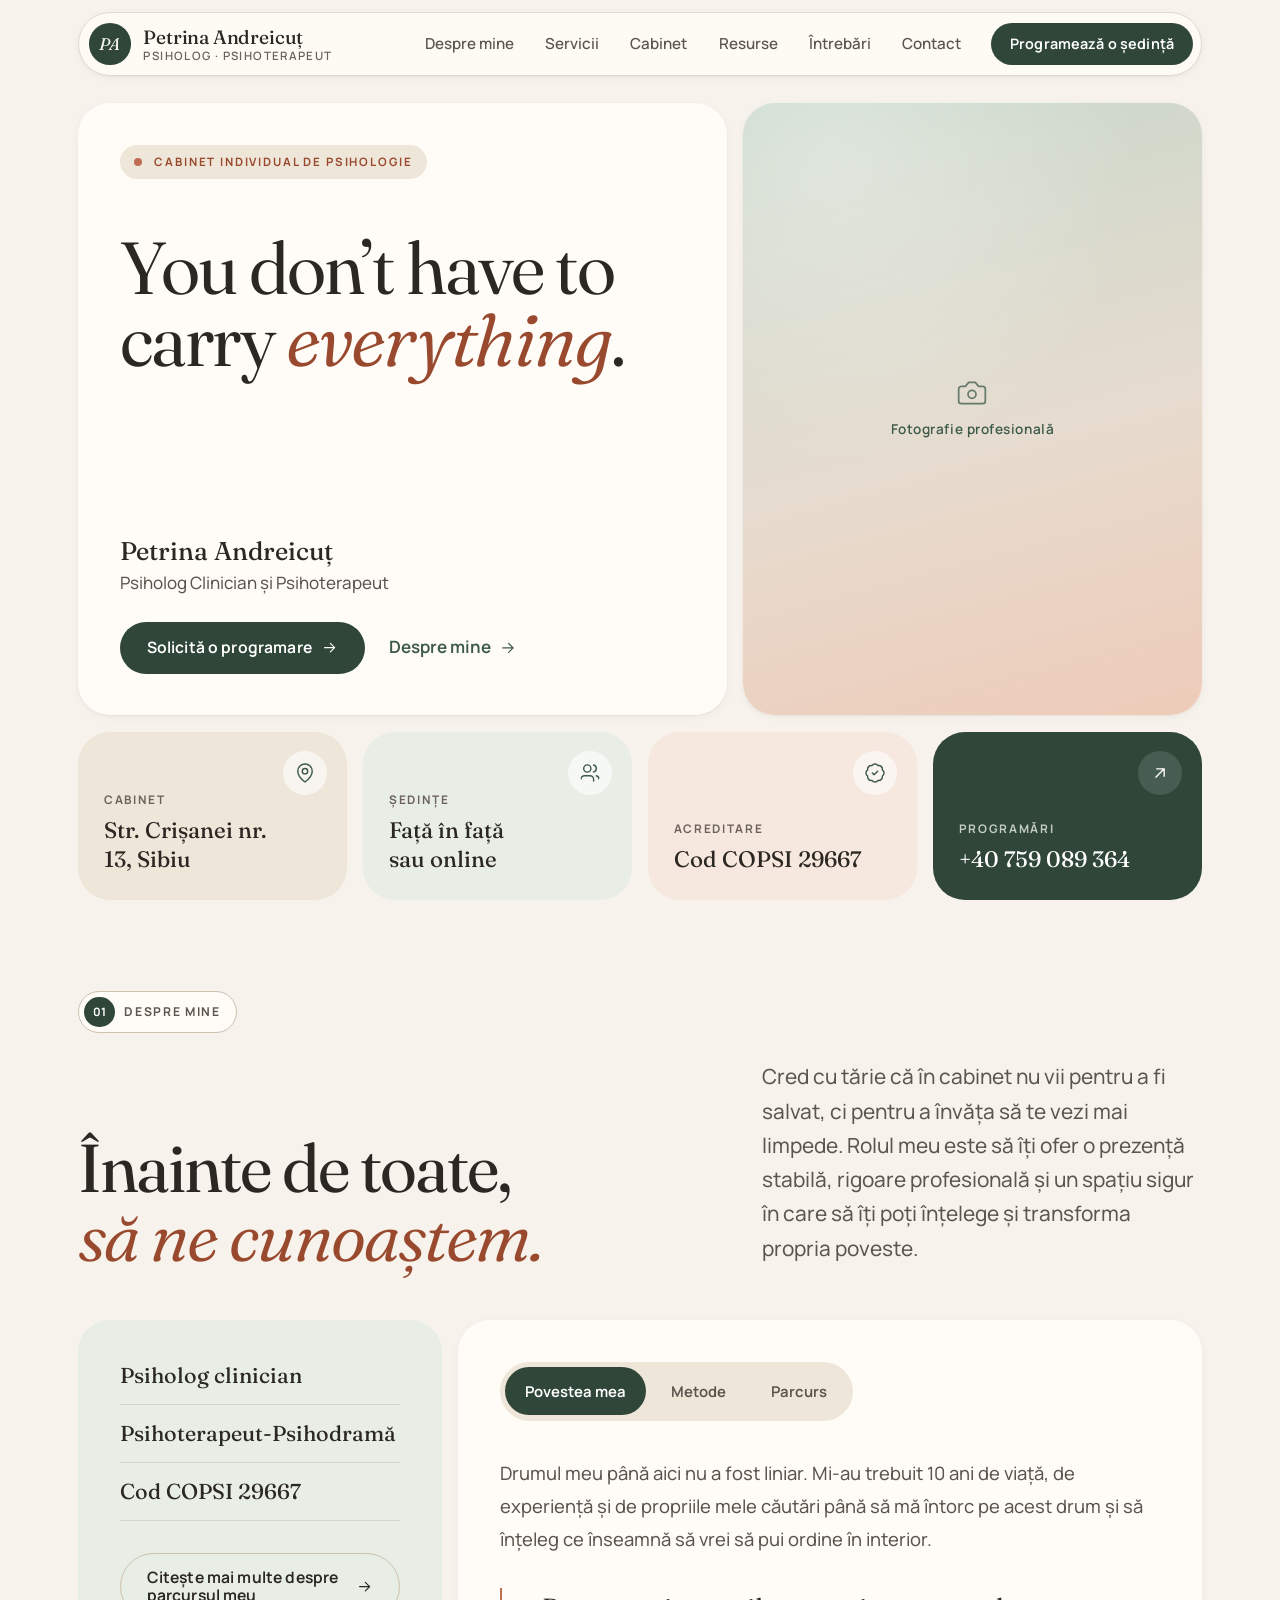
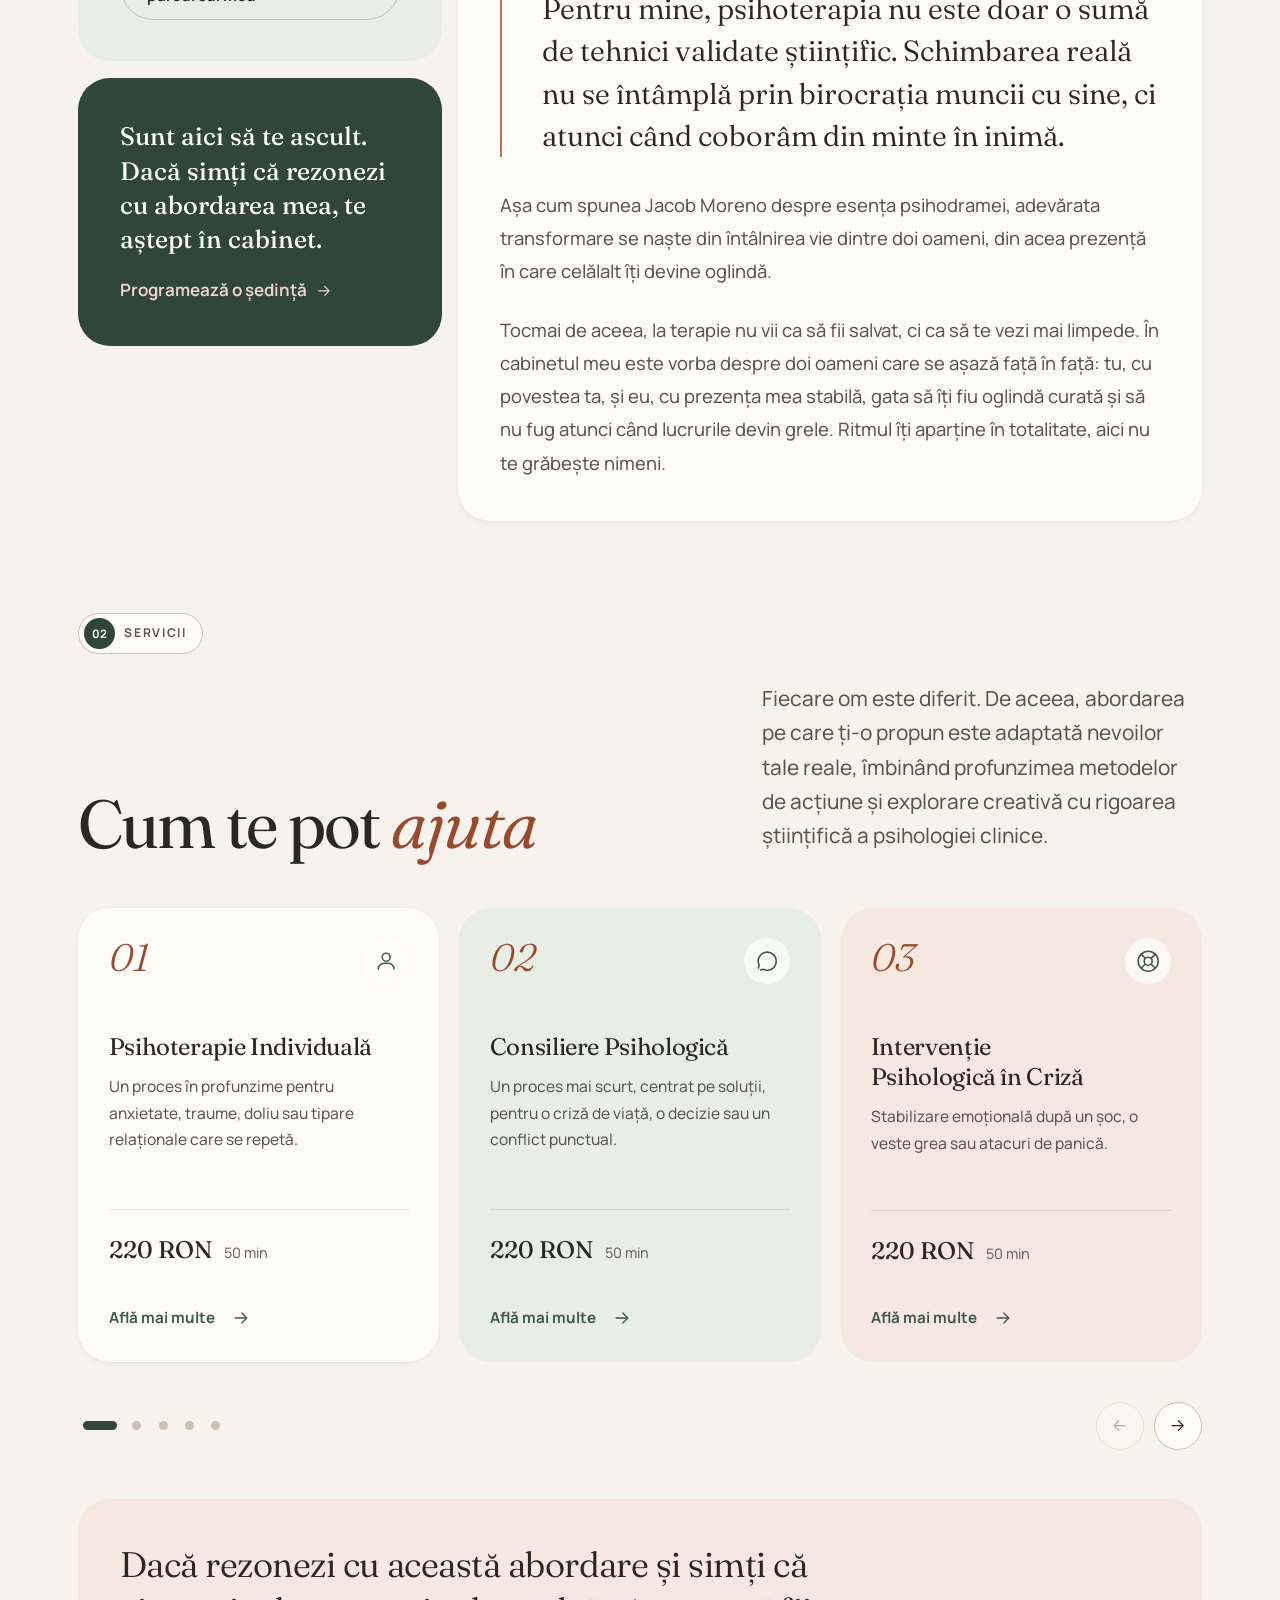
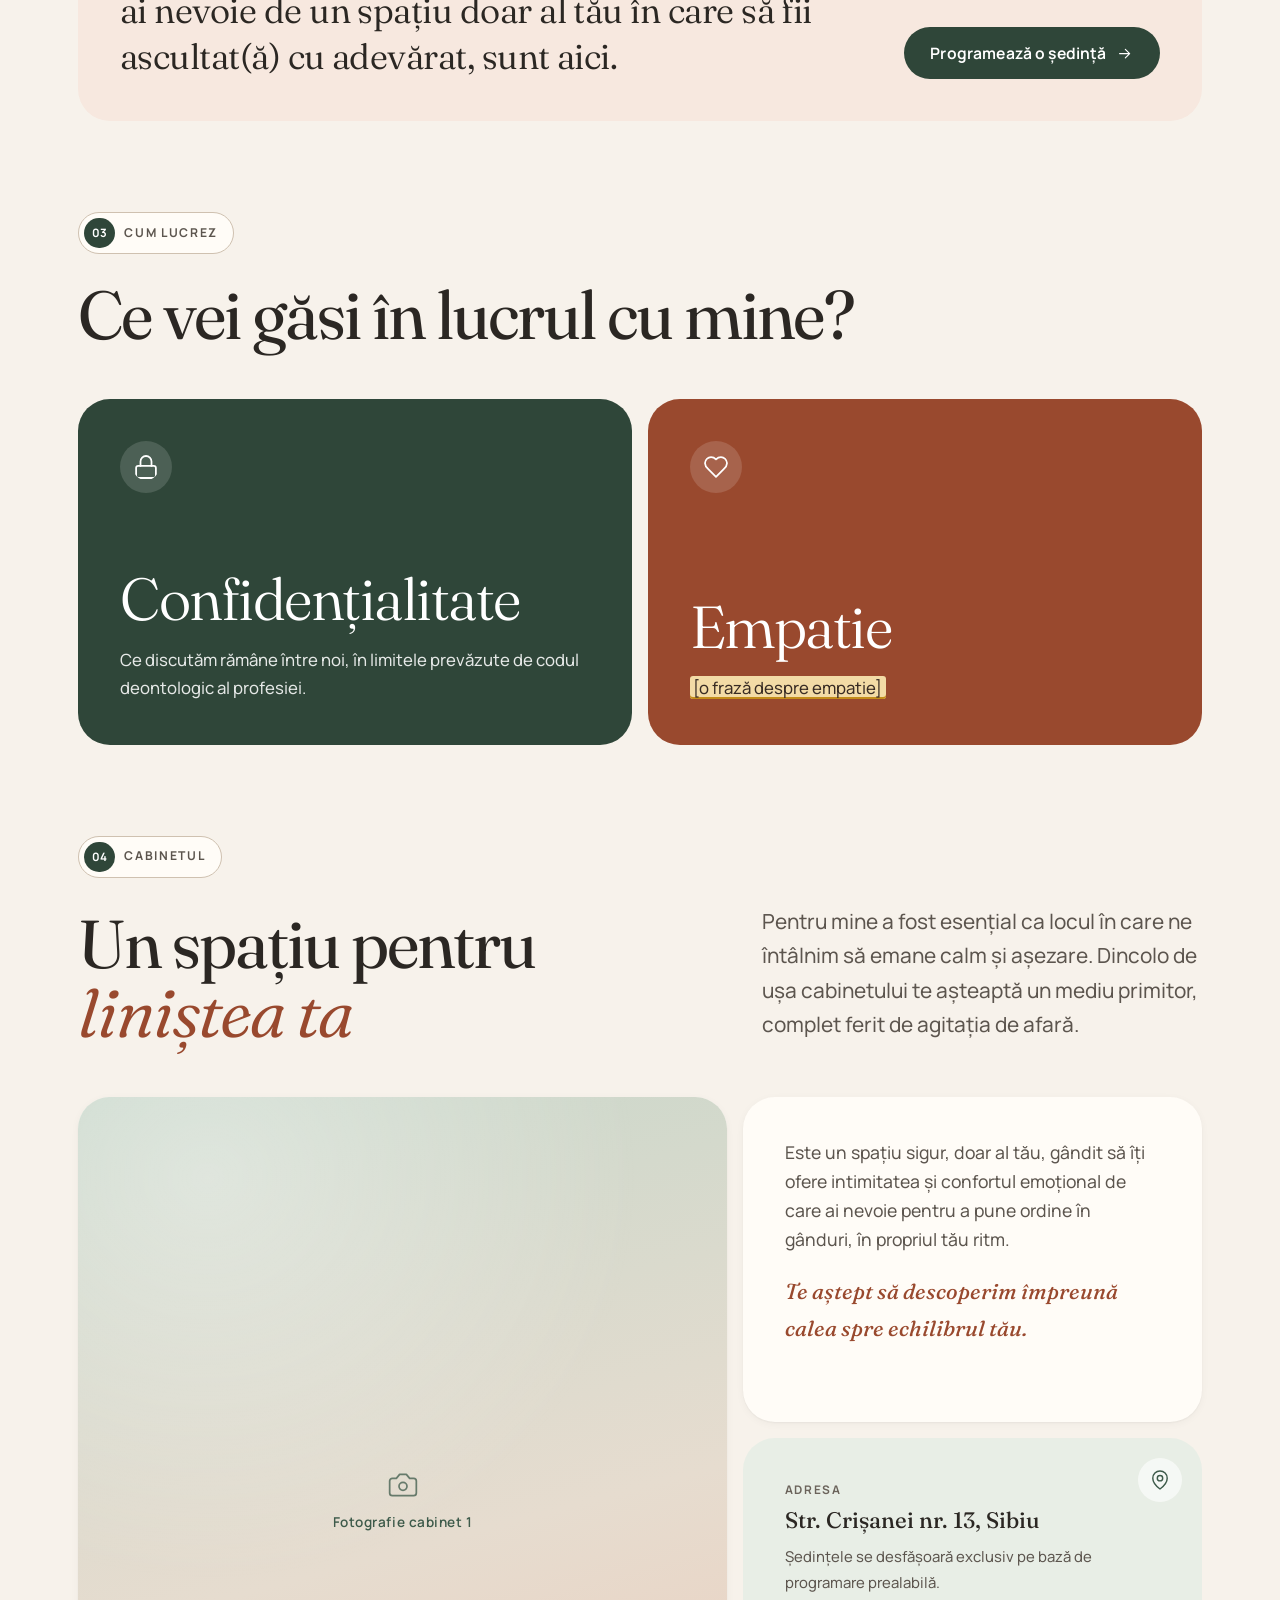
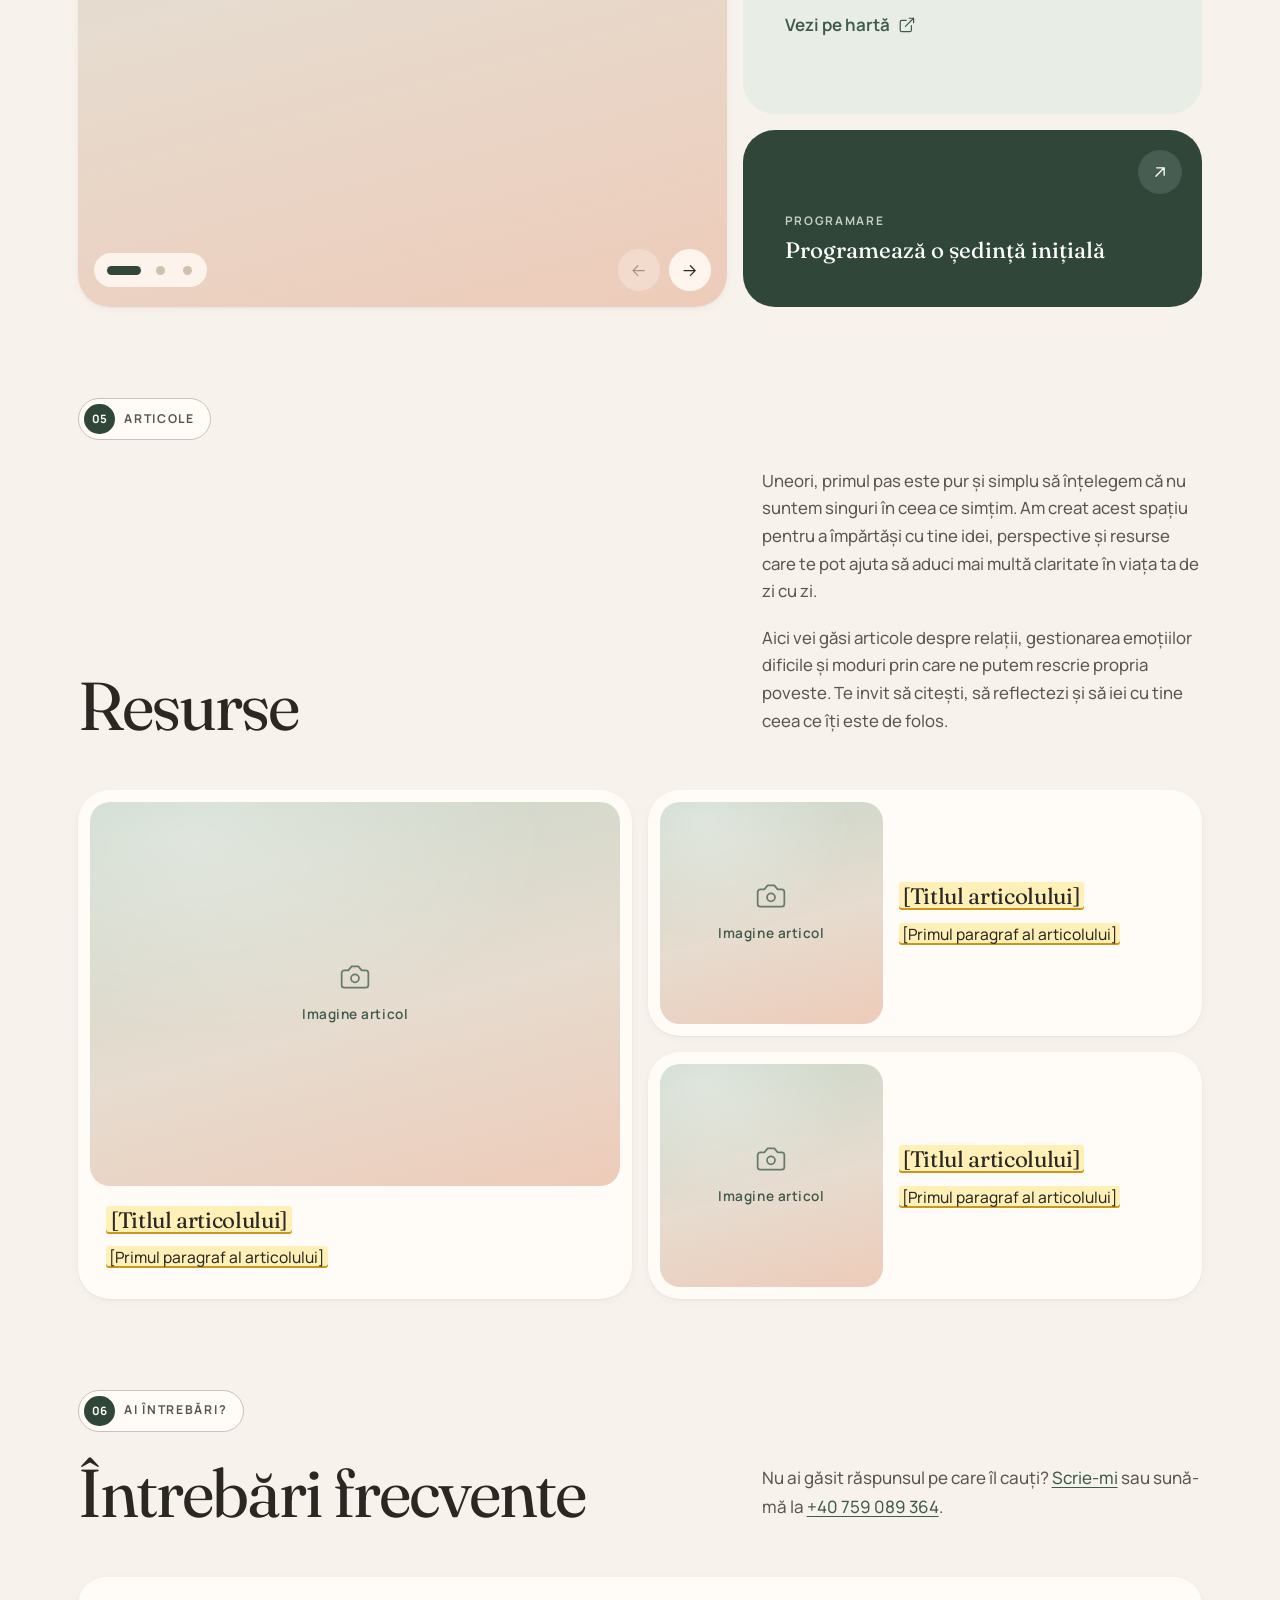
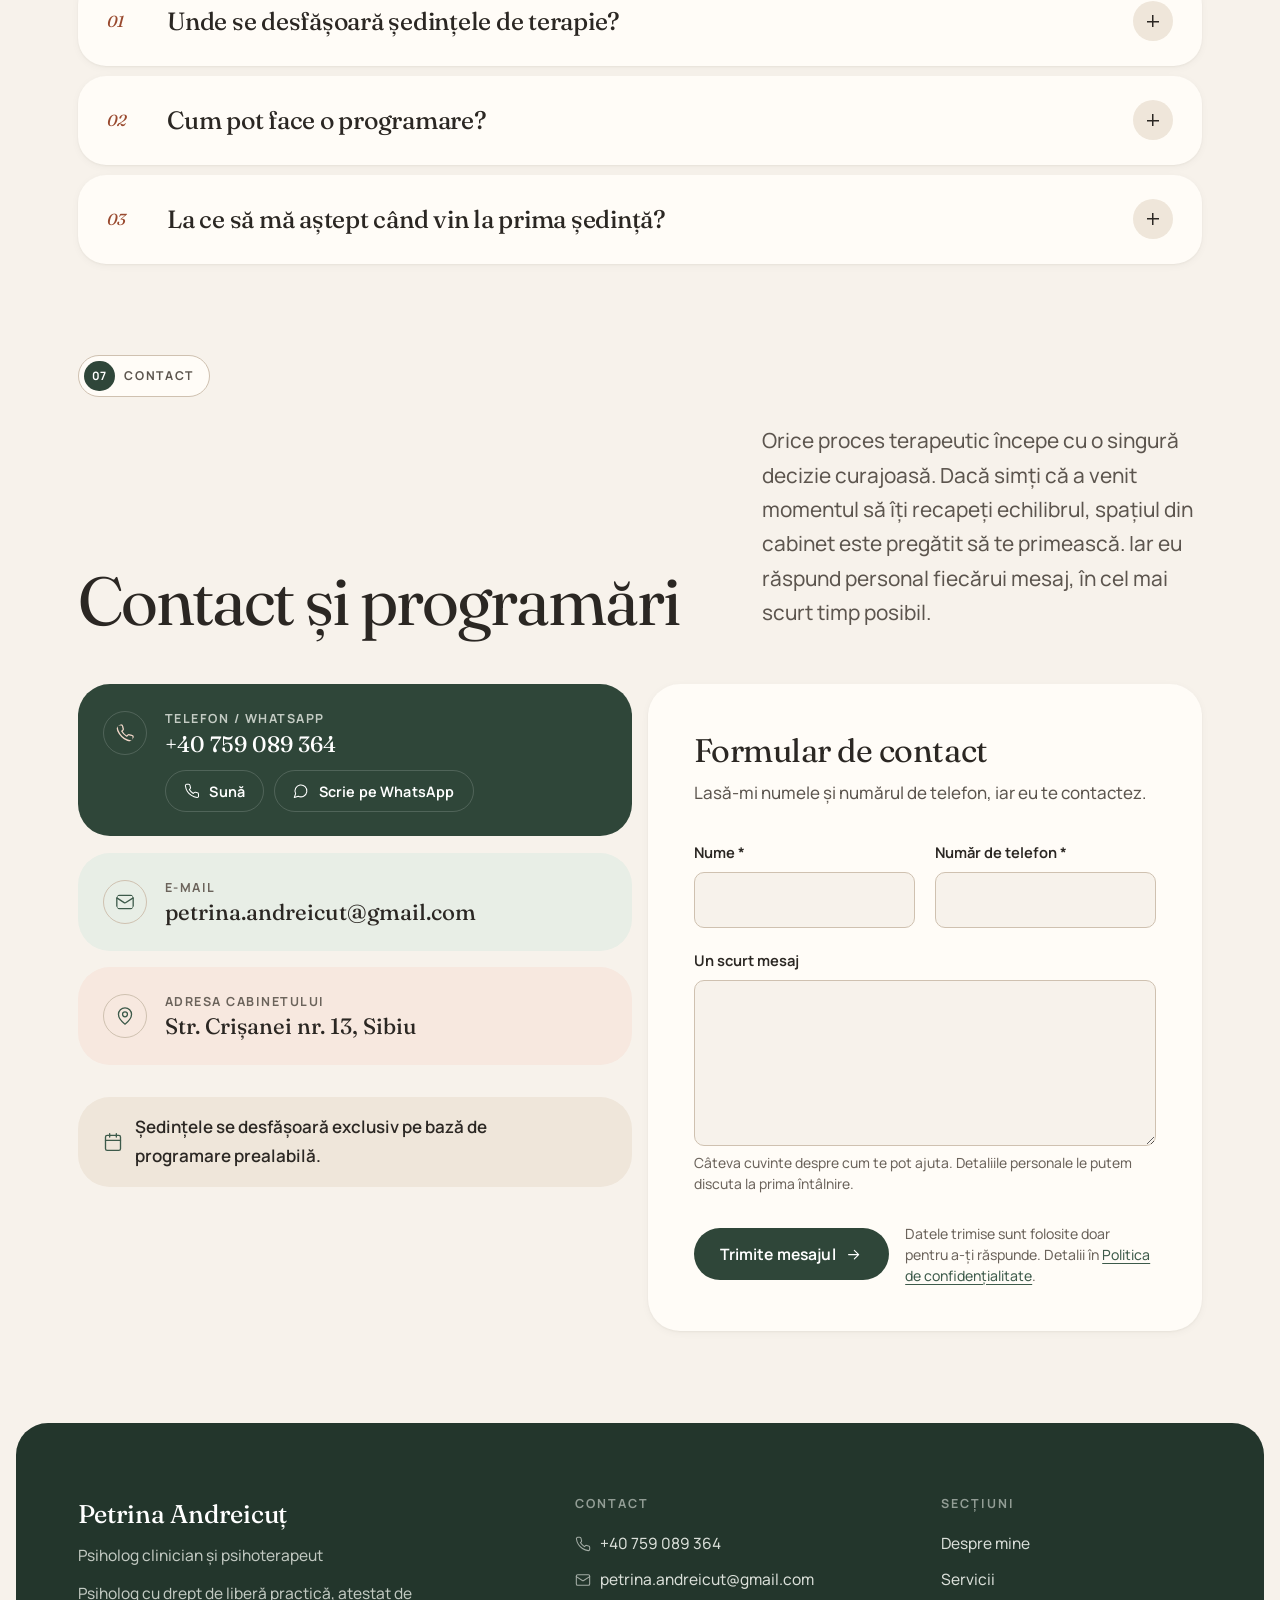
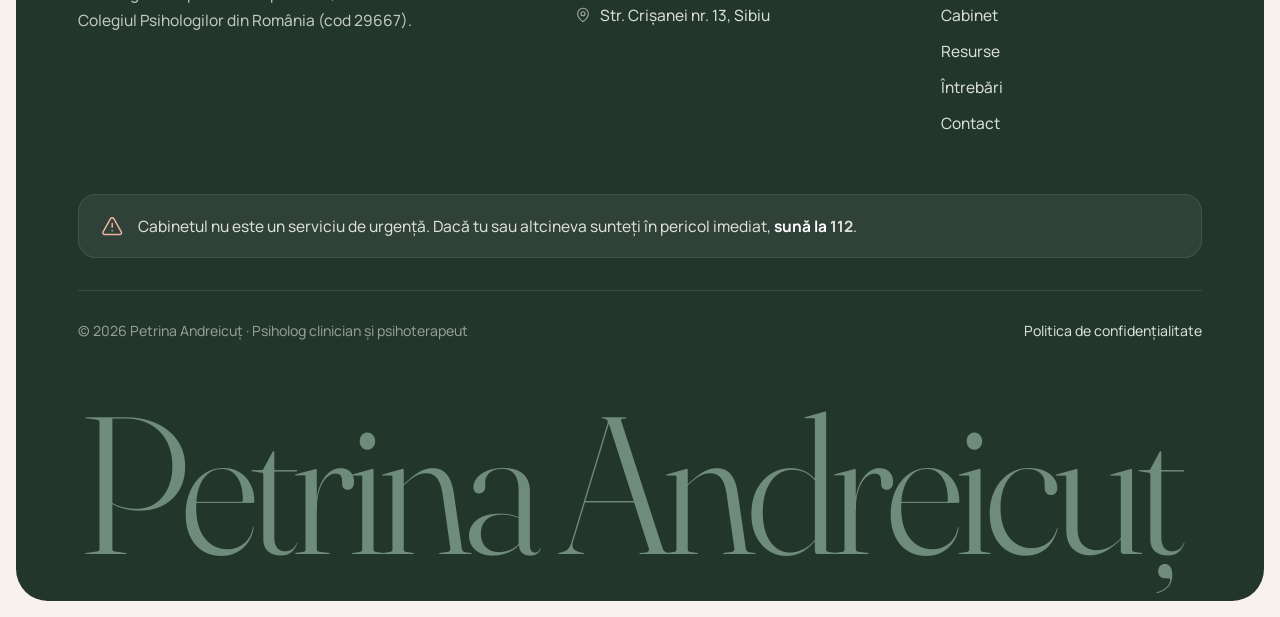
==== commit 2a234b47: "Switch the sections to a bento layout with rounded tiles The portfolio version still read as classic" ====
--- a/index.html
+++ b/index.html
@@ -86,33 +86,31 @@
 
   <main id="continut">
     <section class="hero" id="acasa" aria-label="Prezentare">
-      <div class="container hero-grid">
-        <div class="hero-text">
-          <p class="eyebrow reveal">Cabinet Individual de Psihologie</p>
-          <h1 class="reveal" lang="en">You don’t have to carry <em>everything</em>.</h1>
-          <div class="hero-intro reveal" style="--delay: .1s">
-            <p class="hero-name">Petrina Andreicuț</p>
-            <p class="hero-role">Psiholog Clinician și Psihoterapeut</p>
-          </div>
-          <div class="hero-actions reveal" style="--delay: .2s">
-            <a class="btn" href="#contact">Solicită o programare <svg class="icon" viewBox="0 0 24 24" aria-hidden="true" focusable="false"><path d="M5 12h14M13 6l6 6-6 6"/></svg></a>
-            <a class="link-arrow" href="#despre">Despre mine <svg class="icon" viewBox="0 0 24 24" aria-hidden="true" focusable="false"><path d="M5 12h14M13 6l6 6-6 6"/></svg></a>
-          </div>
-        </div>
-        <div class="hero-media reveal" style="--delay: .1s">
+      <div class="container bento hero-bento">
+        <div class="tile tile--intro reveal">
+          <p class="eyebrow">Cabinet Individual de Psihologie</p>
+          <h1 lang="en">You don’t have to carry <em>everything</em>.</h1>
+          <div class="hero-bottom">
+            <div class="hero-intro">
+              <p class="hero-name">Petrina Andreicuț</p>
+              <p class="hero-role">Psiholog Clinician și Psihoterapeut</p>
+            </div>
+            <div class="hero-actions">
+              <a class="btn" href="#contact">Solicită o programare <svg class="icon" viewBox="0 0 24 24" aria-hidden="true" focusable="false"><path d="M5 12h14M13 6l6 6-6 6"/></svg></a>
+              <a class="link-arrow" href="#despre">Despre mine <svg class="icon" viewBox="0 0 24 24" aria-hidden="true" focusable="false"><path d="M5 12h14M13 6l6 6-6 6"/></svg></a>
+            </div>
+          </div>
+        </div>
+        <div class="tile tile--photo reveal" style="--delay: .08s">
           <div class="photo">
             <!-- Înlocuiește substituentul de mai jos cu: <img src="assets/img/petrina.jpg" alt="Petrina Andreicuț, psiholog clinician și psihoterapeut" width="800" height="1000"> -->
             <div class="photo-placeholder"><svg class="icon" viewBox="0 0 24 24" aria-hidden="true" focusable="false"><path d="M14.5 4h-5L7 7H4a2 2 0 0 0-2 2v9a2 2 0 0 0 2 2h16a2 2 0 0 0 2-2V9a2 2 0 0 0-2-2h-3l-2.5-3z"/><circle cx="12" cy="13" r="3"/></svg><span>Fotografie profesională</span></div>
           </div>
         </div>
-      </div>
-      <div class="container">
-        <dl class="hero-facts reveal" style="--delay: .25s">
-          <div><dt>Cabinet</dt><dd>Str. Crișanei nr. 13, Sibiu</dd></div>
-          <div><dt>Ședințe</dt><dd>Față în față sau online</dd></div>
-          <div><dt>Acreditare</dt><dd>Cod COPSI 29667</dd></div>
-          <div><dt>Programări</dt><dd><a href="tel:+40759089364"><svg class="icon" viewBox="0 0 24 24" aria-hidden="true" focusable="false"><path d="M22 16.92v3a2 2 0 0 1-2.18 2 19.79 19.79 0 0 1-8.63-3.07 19.5 19.5 0 0 1-6-6 19.79 19.79 0 0 1-3.07-8.67A2 2 0 0 1 4.11 2h3a2 2 0 0 1 2 1.72 12.84 12.84 0 0 0 .7 2.81 2 2 0 0 1-.45 2.11L8.09 9.91a16 16 0 0 0 6 6l1.27-1.27a2 2 0 0 1 2.11-.45 12.84 12.84 0 0 0 2.81.7A2 2 0 0 1 22 16.92z"/></svg>+40&nbsp;759&nbsp;089&nbsp;364</a></dd></div>
-        </dl>
+        <div class="tile tile--fact tile--sand reveal"><svg class="icon" viewBox="0 0 24 24" aria-hidden="true" focusable="false"><path d="M20 10c0 6-8 12-8 12s-8-6-8-12a8 8 0 0 1 16 0Z"/><circle cx="12" cy="10" r="3"/></svg><p class="tile-label">Cabinet</p><p class="tile-value">Str. Crișanei nr. 13, Sibiu</p></div>
+        <div class="tile tile--fact tile--sage reveal" style="--delay: .05s"><svg class="icon" viewBox="0 0 24 24" aria-hidden="true" focusable="false"><path d="M16 21v-2a4 4 0 0 0-4-4H6a4 4 0 0 0-4 4v2"/><circle cx="9" cy="7" r="4"/><path d="M22 21v-2a4 4 0 0 0-3-3.87M16 3.13a4 4 0 0 1 0 7.75"/></svg><p class="tile-label">Ședințe</p><p class="tile-value">Față în față sau online</p></div>
+        <div class="tile tile--fact tile--clay reveal" style="--delay: .1s"><svg class="icon" viewBox="0 0 24 24" aria-hidden="true" focusable="false"><path d="M3.85 8.62a4 4 0 0 1 4.78-4.77 4 4 0 0 1 6.74 0 4 4 0 0 1 4.78 4.78 4 4 0 0 1 0 6.74 4 4 0 0 1-4.77 4.78 4 4 0 0 1-6.75 0 4 4 0 0 1-4.78-4.77 4 4 0 0 1 0-6.76Z"/><path d="m9 12 2 2 4-4"/></svg><p class="tile-label">Acreditare</p><p class="tile-value">Cod COPSI 29667</p></div>
+        <a class="tile tile--fact tile--dark tile--link reveal" style="--delay: .15s" href="tel:+40759089364"><span class="tile-arrow"><svg class="icon" viewBox="0 0 24 24" aria-hidden="true" focusable="false"><path d="M7 17 17 7M8 7h9v9"/></svg></span><span class="tile-label">Programări</span><span class="tile-value">+40&nbsp;759&nbsp;089&nbsp;364</span></a>
       </div>
     </section>
 
@@ -124,17 +122,23 @@
           <p class="lead">Cred cu tărie că în cabinet nu vii pentru a fi salvat, ci pentru a învăța să te vezi mai limpede. Rolul meu este să îți ofer o prezență stabilă, rigoare profesională și un spațiu sigur în care să îți poți înțelege și transforma propria poveste.</p>
         </div>
 
-        <div class="about-grid">
-        <div class="about-aside reveal">
-          <ul class="spec-list">
-            <li>Psiholog clinician</li>
-            <li>Psihoterapeut-Psihodramă</li>
-            <li>Cod COPSI 29667</li>
-          </ul>
-          <a class="btn btn--ghost about-more" href="#panou-parcurs" data-tab-open="tab-parcurs">Citește mai multe despre parcursul meu <svg class="icon" viewBox="0 0 24 24" aria-hidden="true" focusable="false"><path d="M5 12h14M13 6l6 6-6 6"/></svg></a>
-        </div>
-
-        <div class="about-tabs reveal" style="--delay: .1s" data-tabs>
+        <div class="about-grid bento">
+        <div class="about-aside">
+          <div class="tile tile--sage reveal">
+            <ul class="spec-list">
+              <li>Psiholog clinician</li>
+              <li>Psihoterapeut-Psihodramă</li>
+              <li>Cod COPSI 29667</li>
+            </ul>
+            <a class="btn btn--ghost about-more" href="#panou-parcurs" data-tab-open="tab-parcurs">Citește mai multe despre parcursul meu <svg class="icon" viewBox="0 0 24 24" aria-hidden="true" focusable="false"><path d="M5 12h14M13 6l6 6-6 6"/></svg></a>
+          </div>
+          <div class="tile tile--dark about-note reveal" style="--delay: .08s">
+            <p>Sunt aici să te ascult. Dacă simți că rezonezi cu abordarea mea, te aștept în cabinet.</p>
+            <a class="link-arrow" href="#contact">Programează o ședință <svg class="icon" viewBox="0 0 24 24" aria-hidden="true" focusable="false"><path d="M5 12h14M13 6l6 6-6 6"/></svg></a>
+          </div>
+        </div>
+
+        <div class="tile about-tabs reveal" style="--delay: .1s" data-tabs>
           <div class="tabs-list" role="tablist" aria-label="Despre mine">
               <button class="tab" type="button" role="tab" id="tab-poveste" aria-controls="panou-poveste" aria-selected="true">Povestea mea</button>
               <button class="tab" type="button" role="tab" id="tab-metode" aria-controls="panou-metode" aria-selected="false">Metode</button>
@@ -187,7 +191,6 @@
             </ul>
           </div>
 
-          <p class="about-closing">Sunt aici să te ascult. Dacă simți că rezonezi cu abordarea mea, te aștept în cabinet. <a class="link-arrow" href="#contact">Programează o ședință <svg class="icon" viewBox="0 0 24 24" aria-hidden="true" focusable="false"><path d="M5 12h14M13 6l6 6-6 6"/></svg></a></p>
         </div>
         </div>
       </div>
@@ -542,7 +545,7 @@
       </div>
     </section>
 
-    <section class="section section--dark" id="abordare" aria-labelledby="abordare-titlu">
+    <section class="section" id="abordare" aria-labelledby="abordare-titlu">
       <div class="container">
         <div class="sec-head sec-head--solo reveal">
           <p class="sec-index"><span class="sec-num" aria-hidden="true">03</span>Cum lucrez</p>
@@ -570,8 +573,8 @@
           <h2 id="cabinet-titlu">Un spațiu pentru <em>liniștea ta</em></h2>
           <p class="lead">Pentru mine a fost esențial ca locul în care ne întâlnim să emane calm și așezare. Dincolo de ușa cabinetului te așteaptă un mediu primitor, complet ferit de agitația de afară.</p>
         </div>
-        <div class="cabinet-grid">
-        <div class="slider slider--gallery reveal" data-slider="Fotografie">
+        <div class="cabinet-bento bento">
+        <div class="tile tile--gallery slider slider--gallery reveal" data-slider="Fotografie">
           <div class="slider-track" role="region" aria-label="Fotografii din cabinet (derulează pe orizontală)" tabindex="0">
           <div class="photo ">
             <!-- Înlocuiește substituentul de mai jos cu: <img src="assets/img/cabinet-1.jpg" alt="Cabinetul de psihologie din Sibiu" width="1200" height="1500" loading="lazy"> -->
@@ -587,18 +590,18 @@
           </div>
           </div>
         </div>
-        <div class="cabinet-text reveal" style="--delay: .1s">
+        <div class="tile cabinet-text reveal" style="--delay: .05s">
           <p class="lead">Este un spațiu sigur, doar al tău, gândit să îți ofere intimitatea și confortul emoțional de care ai nevoie pentru a pune ordine în gânduri, în propriul tău ritm.</p>
-          <dl class="spec-list spec-list--pairs">
-            <div><dt>Adresa</dt><dd>Str. Crișanei nr. 13, Sibiu</dd></div>
-            <div><dt>Programări</dt><dd>Ședințele se desfășoară exclusiv pe bază de programare prealabilă.</dd></div>
-          </dl>
           <p class="cabinet-closing">Te aștept să descoperim împreună calea spre echilibrul tău.</p>
-          <div class="hero-actions">
-            <a class="btn" href="#contact">Programează o ședință inițială <svg class="icon" viewBox="0 0 24 24" aria-hidden="true" focusable="false"><path d="M5 12h14M13 6l6 6-6 6"/></svg></a>
-            <a class="btn btn--ghost" href="https://www.google.com/maps/search/?api=1&amp;query=Str.+Cri%C8%99anei+13%2C+Sibiu" target="_blank" rel="noopener">Vezi pe hartă <svg class="icon" viewBox="0 0 24 24" aria-hidden="true" focusable="false"><path d="M15 3h6v6M10 14 21 3M18 13v6a2 2 0 0 1-2 2H5a2 2 0 0 1-2-2V8a2 2 0 0 1 2-2h6"/></svg></a>
-          </div>
-        </div>
+        </div>
+        <div class="tile tile--sage cabinet-address reveal" style="--delay: .1s">
+          <svg class="icon" viewBox="0 0 24 24" aria-hidden="true" focusable="false"><path d="M20 10c0 6-8 12-8 12s-8-6-8-12a8 8 0 0 1 16 0Z"/><circle cx="12" cy="10" r="3"/></svg>
+          <p class="tile-label">Adresa</p>
+          <p class="tile-value">Str. Crișanei nr. 13, Sibiu</p>
+          <p class="tile-note">Ședințele se desfășoară exclusiv pe bază de programare prealabilă.</p>
+          <a class="link-arrow" href="https://www.google.com/maps/search/?api=1&amp;query=Str.+Cri%C8%99anei+13%2C+Sibiu" target="_blank" rel="noopener">Vezi pe hartă <svg class="icon" viewBox="0 0 24 24" aria-hidden="true" focusable="false"><path d="M15 3h6v6M10 14 21 3M18 13v6a2 2 0 0 1-2 2H5a2 2 0 0 1-2-2V8a2 2 0 0 1 2-2h6"/></svg></a>
+        </div>
+        <a class="tile tile--dark tile--link cabinet-cta reveal" style="--delay: .15s" href="#contact"><span class="tile-arrow"><svg class="icon" viewBox="0 0 24 24" aria-hidden="true" focusable="false"><path d="M7 17 17 7M8 7h9v9"/></svg></span><span class="tile-label">Programare</span><span class="tile-value">Programează o ședință inițială</span></a>
         </div>
       </div>
     </section>
@@ -699,7 +702,7 @@
                   <a class="btn btn--ghost btn--sm" href="https://wa.me/40759089364" target="_blank" rel="noopener"><svg class="icon" viewBox="0 0 24 24" aria-hidden="true" focusable="false"><path d="M7.9 20A9 9 0 1 0 4 16.1L2 22Z"/></svg>Scrie pe WhatsApp</a>
                 </div>
               </li>
-              <li><a class="contact-item" href="mailto:petrina.andreicut@gmail.com"><svg class="icon" viewBox="0 0 24 24" aria-hidden="true" focusable="false"><rect x="2" y="4" width="20" height="16" rx="2"/><path d="m22 7-8.97 5.7a1.94 1.94 0 0 1-2.06 0L2 7"/></svg><div><small>E-mail</small><span>petrina.andreicut@gmail.com</span></div></a></li>
+              <li><a class="contact-item" href="mailto:petrina.andreicut@gmail.com"><svg class="icon" viewBox="0 0 24 24" aria-hidden="true" focusable="false"><rect x="2" y="4" width="20" height="16" rx="2"/><path d="m22 7-8.97 5.7a1.94 1.94 0 0 1-2.06 0L2 7"/></svg><div><small>E-mail</small><span>petrina.andreicut@<wbr>gmail.com</span></div></a></li>
               <li><a class="contact-item" href="https://www.google.com/maps/search/?api=1&amp;query=Str.+Cri%C8%99anei+13%2C+Sibiu" target="_blank" rel="noopener"><svg class="icon" viewBox="0 0 24 24" aria-hidden="true" focusable="false"><path d="M20 10c0 6-8 12-8 12s-8-6-8-12a8 8 0 0 1 16 0Z"/><circle cx="12" cy="10" r="3"/></svg><div><small>Adresa cabinetului</small><span>Str. Crișanei nr. 13, Sibiu</span></div></a></li>
             </ul>
             <p class="appointment-note"><svg class="icon" viewBox="0 0 24 24" aria-hidden="true" focusable="false"><rect x="3" y="4" width="18" height="18" rx="2"/><path d="M16 2v4M8 2v4M3 10h18"/></svg>Ședințele se desfășoară exclusiv pe bază de programare prealabilă.</p>
--- a/assets/css/style.css
+++ b/assets/css/style.css
@@ -99,10 +99,14 @@
 
   /* Spațiere și forme */
   --gutter: clamp(1.25rem, 0.8rem + 2vw, 2.5rem);
-  --section: clamp(4.5rem, 3rem + 6vw, 8.5rem);
+  --section: clamp(3.5rem, 2.5rem + 4vw, 6.5rem);
   --radius-sm: 10px;
   --radius: 18px;
   --radius-lg: 28px;
+  --radius-xl: 32px;
+  --bento-gap: clamp(0.75rem, 0.55rem + 0.6vw, 1.1rem);
+  --tile-pad: clamp(1.5rem, 1rem + 2vw, 2.75rem);
+  --panel-inset: clamp(0.5rem, 0.25rem + 1vw, 1rem);
   --shadow-sm: 0 1px 2px rgb(43 39 35 / 0.05), 0 2px 8px rgb(43 39 35 / 0.04);
   --shadow: 0 2px 4px rgb(43 39 35 / 0.04), 0 12px 32px rgb(43 39 35 / 0.08);
   --ease: cubic-bezier(0.22, 0.61, 0.36, 1);
@@ -246,23 +250,14 @@
 
 .section { padding-block: var(--section); }
 .section + .section { padding-top: 0; }
-.section--dark,
-.section + .section--dark,
-.section--dark + .section { padding-top: var(--section); }
-.section--dark {
-  background: var(--sage-800);
-  color: var(--on-dark-soft);
-}
-.section--dark h2,
-.section--dark h3 { color: #fff; }
-
-/* Antetul secțiunilor: index numerotat, titlu mare în stânga, text scurt în dreapta */
+
+/* Antetul secțiunilor: eticheta numerotată, titlu mare în stânga, text scurt în dreapta */
 .sec-head {
   display: grid;
   grid-template-columns: minmax(0, 7fr) minmax(0, 5fr);
-  gap: 1.5rem clamp(2rem, 1rem + 4vw, 6rem);
+  gap: 1.25rem clamp(2rem, 1rem + 4vw, 6rem);
   align-items: end;
-  margin-bottom: clamp(2.75rem, 2rem + 3vw, 5rem);
+  margin-bottom: clamp(2rem, 1.5rem + 2vw, 3.5rem);
 }
 .sec-head h2 {
   font-size: var(--fs-h2);
@@ -277,40 +272,107 @@
 
 .sec-index {
   grid-column: 1 / -1;
-  display: flex;
+  justify-self: start;
+  display: inline-flex;
   align-items: center;
-  gap: 0.9rem;
-  margin: 0 0 clamp(1.25rem, 0.5rem + 2vw, 2.5rem);
-  padding-bottom: 0.9rem;
-  border-bottom: 1px solid var(--line-strong);
+  gap: 0.6rem;
+  margin: 0 0 clamp(0.25rem, 0.5vw, 0.75rem);
+  padding: 0.3rem 0.95rem 0.3rem 0.3rem;
+  border: 1px solid var(--line-strong);
+  border-radius: 999px;
+  background: var(--surface);
   font-size: 0.76rem;
   font-weight: 700;
-  letter-spacing: 0.16em;
+  letter-spacing: 0.14em;
   text-transform: uppercase;
   color: var(--ink-soft);
 }
-.sec-index::after {
-  content: "";
-  width: 0.45rem;
-  height: 0.45rem;
-  margin-left: auto;
-  border-radius: 50%;
-  background: var(--clay-500);
-}
 .sec-num {
-  font-family: var(--font-serif);
-  font-size: 1.05rem;
-  font-style: italic;
-  font-weight: 400;
-  letter-spacing: 0;
-  color: var(--clay-700);
-}
-.section--dark .sec-index { color: var(--on-dark-soft); border-color: var(--on-dark-line); }
-.section--dark .sec-num { color: var(--clay-200); }
+  display: grid;
+  place-items: center;
+  min-width: 1.9rem;
+  height: 1.9rem;
+  padding: 0 0.4rem;
+  border-radius: 999px;
+  background: var(--sage-800);
+  color: #fff;
+  font-size: 0.72rem;
+  letter-spacing: 0.02em;
+}
 
 @media (max-width: 860px) {
   .sec-head { grid-template-columns: minmax(0, 1fr); }
 }
+
+/* Carduri (bento): blocuri rotunjite de mărimi și culori diferite */
+.bento {
+  display: grid;
+  grid-template-columns: repeat(12, minmax(0, 1fr));
+  gap: var(--bento-gap);
+}
+.tile {
+  position: relative;
+  min-width: 0;
+  padding: var(--tile-pad);
+  border-radius: var(--radius-xl);
+  background: var(--surface);
+  box-shadow: var(--shadow-sm);
+}
+.tile--sand { background: var(--bg-alt); box-shadow: none; }
+.tile--sage { background: var(--sage-100); box-shadow: none; }
+.tile--clay { background: var(--clay-100); box-shadow: none; }
+.tile--dark {
+  background: var(--sage-800);
+  color: var(--on-dark-soft);
+  box-shadow: none;
+}
+.tile--dark h2,
+.tile--dark h3 { color: #fff; }
+
+.tile-label {
+  display: block;
+  margin: 0 0 0.35rem;
+  font-size: 0.74rem;
+  font-weight: 700;
+  letter-spacing: 0.14em;
+  text-transform: uppercase;
+  color: var(--ink-mute);
+}
+.tile--dark .tile-label { color: var(--on-dark-soft); }
+.tile-value {
+  display: block;
+  margin: 0;
+  font-family: var(--font-serif);
+  font-size: clamp(1.15rem, 1.05rem + 0.45vw, 1.4rem);
+  line-height: 1.3;
+  color: var(--ink);
+}
+.tile--dark .tile-value { color: #fff; }
+.tile-note { margin: 0.6rem 0 0; font-size: 0.93rem; color: var(--ink-soft); }
+
+/* Card care e link în întregime: săgeata se rotește la trecerea cu mouse-ul */
+.tile--link {
+  display: flex;
+  flex-direction: column;
+  justify-content: flex-end;
+  text-decoration: none;
+  transition: transform 0.35s var(--ease), background-color 0.35s var(--ease);
+}
+.tile--link:hover { transform: translateY(-3px); background: var(--sage-900); color: var(--on-dark-soft); }
+.tile-arrow {
+  position: absolute;
+  top: clamp(1rem, 0.75rem + 0.6vw, 1.4rem);
+  right: clamp(1rem, 0.75rem + 0.6vw, 1.4rem);
+  display: grid;
+  place-items: center;
+  width: 2.75rem;
+  height: 2.75rem;
+  border-radius: 50%;
+  background: rgb(255 255 255 / 0.12);
+  color: #fff;
+  transition: transform 0.35s var(--ease), background-color 0.35s var(--ease);
+}
+.tile--link:hover .tile-arrow { transform: rotate(45deg); background: var(--clay-500); }
 
 .eyebrow {
   display: inline-flex;
@@ -422,29 +484,21 @@
   stroke-linejoin: round;
 }
 
-/* ---------- Header ---------- */
+/* ---------- Header (bară plutitoare) ---------- */
 
 .site-header {
   position: sticky;
   top: 0;
   z-index: 50;
-  background: rgb(247 242 235 / 0.82);
-  -webkit-backdrop-filter: saturate(1.4) blur(14px);
-  backdrop-filter: saturate(1.4) blur(14px);
-  border-bottom: 1px solid transparent;
-  transition: border-color 0.3s var(--ease), background-color 0.3s var(--ease);
-}
-.site-header.is-scrolled {
-  border-bottom-color: var(--line);
-  background: rgb(247 242 235 / 0.94);
+  padding-top: 0.75rem;
 }
 
 .scroll-progress {
   position: absolute;
   left: 0;
   right: 0;
-  bottom: -1px;
-  height: 2px;
+  top: 0;
+  height: 3px;
   background: linear-gradient(90deg, var(--sage-500), var(--clay-500));
   transform-origin: 0 50%;
   transform: scaleX(var(--progress, 0));
@@ -456,7 +510,21 @@
   align-items: center;
   justify-content: space-between;
   gap: 1.5rem;
-  min-height: var(--header-h);
+  width: calc(100% - 2 * var(--gutter));
+  max-width: calc(1200px - 2 * var(--gutter));
+  min-height: calc(var(--header-h) - 0.75rem);
+  padding: 0.45rem 0.45rem 0.45rem 0.6rem;
+  border: 1px solid var(--line);
+  border-radius: 999px;
+  background: rgb(255 252 247 / 0.8);
+  -webkit-backdrop-filter: saturate(1.4) blur(14px);
+  backdrop-filter: saturate(1.4) blur(14px);
+  box-shadow: var(--shadow-sm);
+  transition: background-color 0.3s var(--ease), box-shadow 0.3s var(--ease);
+}
+.site-header.is-scrolled .header-inner {
+  background: rgb(255 252 247 / 0.94);
+  box-shadow: var(--shadow);
 }
 
 .brand {
@@ -551,16 +619,17 @@
   .js .nav-toggle { display: inline-flex; }
   .js .nav-list {
     position: absolute;
-    top: 100%;
-    left: 0;
-    right: 0;
+    top: calc(100% + 0.5rem);
+    left: var(--gutter);
+    right: var(--gutter);
     flex-direction: column;
     align-items: stretch;
     gap: 0;
-    padding: 0.75rem var(--gutter) 1.5rem;
-    background: var(--bg);
-    border-bottom: 1px solid var(--line);
-    box-shadow: 0 24px 40px rgb(43 39 35 / 0.08);
+    padding: 0.5rem 1.25rem 1.25rem;
+    background: var(--surface);
+    border: 1px solid var(--line);
+    border-radius: var(--radius-lg);
+    box-shadow: 0 24px 40px rgb(43 39 35 / 0.12);
     opacity: 0;
     visibility: hidden;
     transform: translateY(-8px);
@@ -591,7 +660,7 @@
   .nav-cta .btn { width: 100%; }
 
   /* Fără JavaScript, meniul rămâne vizibil sub logo */
-  html:not(.js) .header-inner { flex-wrap: wrap; padding-block: 0.75rem; }
+  html:not(.js) .header-inner { flex-wrap: wrap; padding-block: 0.75rem; border-radius: var(--radius-lg); }
   html:not(.js) .nav-list { flex-wrap: wrap; }
 }
 
@@ -638,114 +707,106 @@
   opacity: 0.75;
 }
 
-/* ---------- Hero (prima pagină) ---------- */
-
-.hero {
-  position: relative;
-  padding-block: clamp(2.5rem, 1.5rem + 4vw, 5rem) clamp(1rem, 0.5rem + 2vw, 2.5rem);
-}
-
-.hero-grid {
-  display: grid;
-  grid-template-columns: minmax(0, 7fr) minmax(0, 5fr);
-  align-items: end;
-  gap: clamp(2.5rem, 1rem + 5vw, 6rem);
-}
-
+/* ---------- Hero (prima pagină, carduri) ---------- */
+
+.hero { padding-block: clamp(1rem, 0.5rem + 1.5vw, 2rem) 0; }
+
+.tile--intro {
+  grid-column: 1 / span 7;
+  display: flex;
+  flex-direction: column;
+  min-height: clamp(30rem, 68vh, 40rem);
+}
+.tile--intro .eyebrow {
+  align-self: flex-start;
+  padding: 0.45rem 0.9rem;
+  border-radius: 999px;
+  background: var(--bg-alt);
+  font-size: 0.72rem;
+}
+.tile--intro .eyebrow::before {
+  width: 0.5rem;
+  height: 0.5rem;
+  border-radius: 50%;
+  background: var(--clay-500);
+  opacity: 1;
+}
 .hero h1 {
-  max-width: 11ch;
+  max-width: 12ch;
+  margin-top: clamp(1rem, 0.5rem + 2vw, 2.5rem);
+  font-size: clamp(2.6rem, 1.4rem + 4vw, 5.2rem);
   line-height: 0.98;
   letter-spacing: -0.025em;
 }
-
-.hero-intro {
+.hero-bottom {
   display: flex;
   flex-wrap: wrap;
-  align-items: baseline;
-  gap: 0.25rem 1rem;
-  max-width: 36rem;
-  margin-top: clamp(2rem, 1.5rem + 1.5vw, 3rem);
-  padding-top: 1.25rem;
-  border-top: 1px solid var(--line-strong);
+  align-items: flex-end;
+  justify-content: space-between;
+  gap: 1.5rem 2rem;
+  margin-top: auto;
+  padding-top: 2rem;
 }
 .hero-name {
   margin: 0;
   font-family: var(--font-serif);
-  font-size: clamp(1.35rem, 1.2rem + 0.6vw, 1.7rem);
+  font-size: clamp(1.3rem, 1.15rem + 0.6vw, 1.6rem);
   line-height: 1.3;
 }
-.hero-role {
-  margin: 0;
-  color: var(--ink-soft);
-}
+.hero-role { margin: 0; color: var(--ink-soft); }
 
 .hero-actions {
   display: flex;
   flex-wrap: wrap;
   align-items: center;
-  gap: 1rem 1.75rem;
+  gap: 1rem 1.5rem;
   margin-top: clamp(1.75rem, 1.4rem + 1vw, 2.5rem);
 }
-
-.hero-media {
-  position: relative;
-  width: 100%;
-  max-width: 440px;
-  justify-self: end;
-}
-.hero-media .photo { border-radius: var(--radius-lg); }
-
-/* Banda cu date-cheie de sub titlu */
-.hero-facts {
-  display: grid;
-  grid-template-columns: repeat(4, minmax(0, 1fr));
-  margin: clamp(3rem, 2rem + 3vw, 5rem) 0 0;
-  border-top: 1px solid var(--line-strong);
-}
-.hero-facts > div {
-  padding: 1.25rem 1.25rem 0.25rem 0;
-}
-.hero-facts > div + div {
-  padding-left: 1.25rem;
-  border-left: 1px solid var(--line);
-}
-.hero-facts dt {
-  margin-bottom: 0.35rem;
-  font-size: 0.74rem;
-  font-weight: 700;
-  letter-spacing: 0.14em;
-  text-transform: uppercase;
-  color: var(--ink-mute);
-}
-.hero-facts dd {
-  margin: 0;
-  font-family: var(--font-serif);
-  font-size: clamp(1.05rem, 1rem + 0.3vw, 1.2rem);
-  line-height: 1.35;
-}
-.hero-facts a {
-  display: inline-flex;
-  align-items: center;
-  gap: 0.5rem;
-  color: var(--ink);
-  text-decoration: none;
-}
-.hero-facts a:hover { color: var(--sage-700); }
-.hero-facts .icon { width: 1rem; height: 1rem; color: var(--sage-700); }
-
-@media (max-width: 860px) {
-  .hero-grid { grid-template-columns: minmax(0, 1fr); }
-  .hero h1 { max-width: none; }
-  .hero-media { justify-self: start; max-width: 360px; }
-  .hero-facts { grid-template-columns: repeat(2, minmax(0, 1fr)); }
-  .hero-facts > div:nth-child(odd) { padding-left: 0; border-left: 0; }
-  .hero-facts > div:nth-child(n + 3) { border-top: 1px solid var(--line); }
-  .hero-facts > div { padding-bottom: 1.25rem; }
-}
-@media (max-width: 420px) {
-  .hero-facts { grid-template-columns: minmax(0, 1fr); }
-  .hero-facts > div { padding-left: 0 !important; border-left: 0 !important; }
-  .hero-facts > div + div { border-top: 1px solid var(--line); }
+.hero-bottom .hero-actions { margin-top: 0; }
+
+.tile--photo {
+  grid-column: 8 / -1;
+  overflow: hidden;
+  padding: 0;
+}
+.tile--photo .photo {
+  position: absolute;
+  inset: 0;
+  aspect-ratio: auto;
+  border-radius: 0;
+}
+
+.tile--fact {
+  grid-column: span 3;
+  display: flex;
+  flex-direction: column;
+  justify-content: flex-end;
+  min-height: 10.5rem;
+  padding: clamp(1.25rem, 1rem + 0.8vw, 1.6rem);
+}
+.tile--fact > .icon {
+  position: absolute;
+  top: clamp(1rem, 0.75rem + 0.6vw, 1.4rem);
+  right: clamp(1rem, 0.75rem + 0.6vw, 1.4rem);
+  width: 2.75rem;
+  height: 2.75rem;
+  padding: 0.7rem;
+  border-radius: 50%;
+  background: rgb(255 255 255 / 0.6);
+  color: var(--sage-700);
+}
+
+@media (max-width: 960px) {
+  .tile--intro { grid-column: 1 / -1; min-height: 0; }
+  .tile--photo { grid-column: 1 / span 7; aspect-ratio: 4 / 5; }
+  .hero-bento .tile--fact { grid-column: 8 / -1; }
+  .hero-bento { grid-auto-flow: dense; }
+  .tile--fact { min-height: 0; }
+}
+@media (max-width: 640px) {
+  .tile--photo { grid-column: 1 / -1; }
+  .hero-bento .tile--fact { grid-column: span 6; min-height: 9.5rem; }
+  .tile--fact .tile-value { font-size: 1.05rem; }
 }
 
 /* ---------- Antet pagini secundare (confidențialitate, 404) ---------- */
@@ -860,21 +921,51 @@
 
 /* ---------- Carduri servicii ---------- */
 
+/* Culorile cardului sunt variabile, ca să se poată inversa la trecerea cu mouse-ul */
 .service-card {
+  --card-bg: var(--surface);
+  --card-ink: var(--ink);
+  --card-soft: var(--ink-soft);
+  --card-mute: var(--ink-mute);
+  --card-accent: var(--clay-700);
+  --card-link: var(--sage-700);
+  --card-line: rgb(43 39 35 / 0.12);
+  --card-icon-bg: rgb(255 255 255 / 0.7);
+  --card-icon: var(--sage-700);
   position: relative;
   display: flex;
   flex-direction: column;
   min-height: 100%;
-  padding: 1.6rem 1.6rem 1.5rem;
-  background: transparent;
-  border: 1px solid var(--line-strong);
-  border-radius: var(--radius);
-  transition: transform 0.4s var(--ease), background-color 0.4s var(--ease), border-color 0.4s var(--ease);
-}
+  padding: clamp(1.5rem, 1.25rem + 0.8vw, 1.9rem);
+  background: var(--card-bg);
+  border-radius: var(--radius-xl);
+  box-shadow: var(--shadow-sm);
+  transition: transform 0.4s var(--ease), background-color 0.4s var(--ease);
+}
+.service-card:nth-child(3n + 2) { --card-bg: var(--sage-100); box-shadow: none; }
+.service-card:nth-child(3n) { --card-bg: var(--clay-100); box-shadow: none; }
 .service-card:hover {
+  --card-bg: var(--sage-800);
+  --card-ink: #fff;
+  --card-soft: var(--on-dark-soft);
+  --card-mute: var(--on-dark-soft);
+  --card-accent: var(--clay-200);
+  --card-link: var(--clay-200);
+  --card-line: var(--on-dark-line);
+  --card-icon-bg: var(--clay-500);
+  --card-icon: #fff;
   transform: translateY(-4px);
-  background: var(--surface);
-  border-color: var(--ink-mute);
+}
+.service-card:has(.card-more:focus-visible) {
+  --card-bg: var(--sage-800);
+  --card-ink: #fff;
+  --card-soft: var(--on-dark-soft);
+  --card-mute: var(--on-dark-soft);
+  --card-accent: var(--clay-200);
+  --card-link: var(--clay-200);
+  --card-line: var(--on-dark-line);
+  --card-icon-bg: var(--clay-500);
+  --card-icon: #fff;
 }
 .card-top {
   display: flex;
@@ -884,15 +975,14 @@
 }
 .card-top .icon {
   order: 2;
-  width: 2.75rem;
-  height: 2.75rem;
-  padding: 0.65rem;
-  border: 1px solid var(--line-strong);
+  width: 2.9rem;
+  height: 2.9rem;
+  padding: 0.7rem;
   border-radius: 50%;
-  color: var(--sage-700);
-  transition: background-color 0.4s var(--ease), color 0.4s var(--ease), border-color 0.4s var(--ease);
-}
-.service-card:hover .card-top .icon { background: var(--sage-800); border-color: var(--sage-800); color: #fff; }
+  background: var(--card-icon-bg);
+  color: var(--card-icon);
+  transition: background-color 0.4s var(--ease), color 0.4s var(--ease);
+}
 .service-num {
   font-family: var(--font-serif);
   font-size: 1rem;
@@ -903,14 +993,16 @@
   font-size: clamp(2rem, 1.6rem + 1vw, 2.6rem);
   font-weight: 300;
   line-height: 1;
+  color: var(--card-accent);
 }
 .service-card h3 {
   font-size: clamp(1.3rem, 1.2rem + 0.4vw, 1.5rem);
   margin-bottom: 0.7rem;
+  color: var(--card-ink);
 }
 .service-card > p {
   flex-grow: 1;
-  color: var(--ink-soft);
+  color: var(--card-soft);
   font-size: 0.97rem;
 }
 .card-meta {
@@ -921,14 +1013,15 @@
   gap: 0.25rem 0.75rem;
   margin: 1.5rem 0 1.25rem;
   padding-top: 1.25rem;
-  border-top: 1px solid var(--line);
+  border-top: 1px solid var(--card-line);
 }
 .card-meta .price {
   font-family: var(--font-serif);
   font-size: 1.5rem;
+  color: var(--card-ink);
 }
 .card-meta .duration {
-  color: var(--ink-mute);
+  color: var(--card-mute);
   font-size: 0.9rem;
 }
 .card-more {
@@ -939,7 +1032,7 @@
   padding: 0;
   border: 0;
   background: none;
-  color: var(--sage-700);
+  color: var(--card-link, var(--sage-700));
   font: inherit;
   font-size: 0.95rem;
   font-weight: 700;
@@ -956,38 +1049,50 @@
 .card-more:focus-visible { outline: none; }
 .card-more:focus-visible::after { outline: 2px solid var(--clay-500); outline-offset: 3px; }
 
-/* ---------- Valori (rânduri mari, pe fundal închis) ---------- */
-
-.values { border-top: 1px solid var(--on-dark-line); }
+/* ---------- Valori (două carduri mari, colorate) ---------- */
+
+.values {
+  display: grid;
+  grid-template-columns: repeat(2, minmax(0, 1fr));
+  gap: var(--bento-gap);
+}
 .value {
-  display: grid;
-  grid-template-columns: 3.5rem minmax(0, 1.1fr) minmax(0, 1fr);
-  gap: 1rem clamp(1.5rem, 1rem + 2vw, 3rem);
-  align-items: center;
-  padding-block: clamp(1.75rem, 1.25rem + 2vw, 3rem);
-  border-bottom: 1px solid var(--on-dark-line);
-}
+  display: flex;
+  flex-direction: column;
+  min-height: clamp(17rem, 12rem + 12vw, 24rem);
+  padding: var(--tile-pad);
+  border-radius: var(--radius-xl);
+  background: var(--sage-800);
+  color: var(--on-dark-soft);
+}
+.value:nth-child(2) { background: var(--clay-700); }
 .value .icon {
-  width: 3rem;
-  height: 3rem;
-  padding: 0.75rem;
-  border: 1px solid var(--on-dark-line);
+  width: 3.25rem;
+  height: 3.25rem;
+  padding: 0.8rem;
+  margin-bottom: auto;
   border-radius: 50%;
-  color: var(--clay-200);
+  background: rgb(255 255 255 / 0.14);
+  color: #fff;
 }
 .value h3 {
-  font-size: clamp(2rem, 1.3rem + 2.8vw, 3.75rem);
+  margin-top: 2.5rem;
+  font-size: clamp(2.1rem, 1.3rem + 3vw, 4rem);
   font-weight: 330;
   line-height: 1.05;
   letter-spacing: -0.025em;
-  transition: color 0.4s var(--ease);
-}
-.value:hover h3 { color: var(--clay-200); }
-.value p { max-width: 34rem; margin: 0; font-size: 1.05rem; color: var(--on-dark-soft); }
+  color: #fff;
+}
+.value p {
+  max-width: 30rem;
+  margin: 1rem 0 0;
+  font-size: 1.05rem;
+  color: #fff;
+  opacity: 0.88;
+}
 
 @media (max-width: 760px) {
-  .value { grid-template-columns: auto minmax(0, 1fr); }
-  .value p { grid-column: 1 / -1; }
+  .values { grid-template-columns: minmax(0, 1fr); }
 }
 
 /* ---------- Apel la acțiune (sub servicii) ---------- */
@@ -997,9 +1102,10 @@
   grid-template-columns: minmax(0, 1fr) auto;
   align-items: end;
   gap: 1.5rem 3rem;
-  margin-top: clamp(3.5rem, 2.5rem + 3vw, 5.5rem);
-  padding-top: clamp(2rem, 1.5rem + 2vw, 3rem);
-  border-top: 1px solid var(--line-strong);
+  margin-top: clamp(2rem, 1.5rem + 2vw, 3.5rem);
+  padding: var(--tile-pad);
+  border-radius: var(--radius-xl);
+  background: var(--clay-100);
 }
 .cta-band p {
   max-width: 32ch;
@@ -1019,18 +1125,26 @@
 /* ---------- Întrebări frecvente ---------- */
 
 .faq {
-  border-top: 1px solid var(--line-strong);
+  display: grid;
+  gap: 0.6rem;
   counter-reset: faq;
 }
-.faq details { border-bottom: 1px solid var(--line-strong); }
+.faq details {
+  padding-inline: clamp(1.25rem, 1rem + 1vw, 2rem);
+  border-radius: var(--radius-lg);
+  background: var(--surface);
+  box-shadow: var(--shadow-sm);
+  transition: background-color 0.3s var(--ease);
+}
+.faq details[open] { background: var(--sage-100); box-shadow: none; }
 .faq summary {
   position: relative;
   display: flex;
   align-items: center;
   gap: 1.25rem;
-  padding: clamp(1.25rem, 1rem + 1vw, 1.9rem) 0;
+  padding: clamp(1.1rem, 0.9rem + 0.8vw, 1.6rem) 0;
   font-family: var(--font-serif);
-  font-size: clamp(1.2rem, 1rem + 0.9vw, 1.8rem);
+  font-size: clamp(1.15rem, 1rem + 0.7vw, 1.6rem);
   line-height: 1.3;
   letter-spacing: -0.01em;
   cursor: pointer;
@@ -1052,7 +1166,6 @@
   width: 2.5rem;
   height: 2.5rem;
   margin-left: auto;
-  border: 1px solid var(--line-strong);
   border-radius: 50%;
   background:
     linear-gradient(var(--ink), var(--ink)) center / 12px 1.5px no-repeat,
@@ -1061,12 +1174,13 @@
 }
 .faq details[open] summary::after {
   transform: rotate(45deg);
-  background-color: var(--sage-100);
-}
+  background-color: var(--surface);
+}
+.faq summary::after { background-color: var(--bg-alt); }
 .faq summary:hover { color: var(--sage-700); }
 .faq .answer {
   max-width: 48rem;
-  padding: 0 3.75rem 2rem;
+  padding: 0 3.75rem 1.75rem;
   color: var(--ink-soft);
 }
 .faq .answer ul { margin: 0.75rem 0 0; }
@@ -1281,96 +1395,76 @@
 
 /* ---------- Despre mine ---------- */
 
-.about-grid {
-  display: grid;
-  grid-template-columns: minmax(0, 4fr) minmax(0, 8fr);
-  gap: clamp(2.5rem, 1rem + 5vw, 6rem);
-  align-items: start;
-}
+.about-grid { align-items: start; }
 .about-aside {
+  grid-column: span 4;
+  display: grid;
+  gap: var(--bento-gap);
   position: sticky;
-  top: calc(var(--header-h) + 2rem);
-}
+  top: calc(var(--header-h) + 1rem);
+}
+.about-tabs { grid-column: span 8; }
+.about-note p {
+  margin-bottom: 1.25rem;
+  font-family: var(--font-serif);
+  font-size: clamp(1.25rem, 1.1rem + 0.6vw, 1.6rem);
+  line-height: 1.35;
+  color: #fff;
+}
+.about-note .link-arrow { color: var(--clay-200); }
+.about-note .link-arrow:hover { color: #fff; }
 @media (max-width: 900px) {
-  .about-grid { grid-template-columns: minmax(0, 1fr); }
+  .about-aside,
+  .about-tabs { grid-column: 1 / -1; }
   .about-aside { position: static; }
 }
 
-/* Listă cu linii fine (calificări, date despre cabinet) */
+/* Listă cu linii fine (calificări) */
 .spec-list {
   margin: 0;
   padding: 0;
   list-style: none;
-  border-top: 1px solid var(--line-strong);
-}
-.spec-list > li,
-.spec-list > div {
-  padding: 1rem 0;
-  border-bottom: 1px solid var(--line-strong);
 }
 .spec-list > li {
+  padding: 0.9rem 0;
+  border-bottom: 1px solid rgb(43 39 35 / 0.12);
   font-family: var(--font-serif);
   font-size: clamp(1.15rem, 1.05rem + 0.4vw, 1.35rem);
   line-height: 1.3;
 }
-.spec-list--pairs > div {
-  display: grid;
-  grid-template-columns: 7.5rem minmax(0, 1fr);
-  gap: 0.25rem 1rem;
-  align-items: baseline;
-}
-.spec-list dt {
-  font-size: 0.74rem;
-  font-weight: 700;
-  letter-spacing: 0.14em;
-  text-transform: uppercase;
-  color: var(--ink-mute);
-}
-.spec-list dd { margin: 0; }
-.spec-list--pairs > div:first-child dd { font-family: var(--font-serif); font-size: 1.2rem; }
-@media (max-width: 420px) {
-  .spec-list--pairs > div { grid-template-columns: minmax(0, 1fr); }
-}
-
-/* Taburi subliniate */
+.spec-list > li:first-child { padding-top: 0; }
+.about-more { margin-top: 1.5rem; }
+
+/* Taburi (comutator în formă de pastilă) */
 .tabs-list {
   display: flex;
-  gap: clamp(1.25rem, 0.75rem + 1.5vw, 2.5rem);
+  gap: 0.3rem;
+  width: fit-content;
+  max-width: 100%;
+  padding: 0.35rem;
   overflow-x: auto;
-  box-shadow: inset 0 -1px 0 var(--line-strong);
+  background: var(--bg-alt);
+  border-radius: 999px;
   scrollbar-width: none;
 }
 .tabs-list::-webkit-scrollbar { display: none; }
 .tab {
-  position: relative;
   flex: none;
-  padding: 0.9rem 0;
+  padding: 0.7rem 1.25rem;
   border: 0;
-  background: none;
-  color: var(--ink-mute);
+  border-radius: 999px;
+  background: transparent;
+  color: var(--ink-soft);
   font: inherit;
-  font-size: 0.98rem;
+  font-size: 0.93rem;
   font-weight: 650;
   white-space: nowrap;
   cursor: pointer;
-  transition: color 0.3s var(--ease);
-}
-.tab::after {
-  content: "";
-  position: absolute;
-  left: 0;
-  right: 0;
-  bottom: 0;
-  height: 2px;
-  background: var(--clay-500);
-  transform: scaleX(0);
-  transform-origin: 0 50%;
-  transition: transform 0.35s var(--ease);
+  transition: background-color 0.3s var(--ease), color 0.3s var(--ease);
 }
 .tab:hover { color: var(--ink); }
 .tab:focus-visible { outline-offset: -2px; }
-.tab[aria-selected="true"] { color: var(--ink); }
-.tab[aria-selected="true"]::after { transform: scaleX(1); }
+.tab[aria-selected="true"] { background: var(--sage-800); color: #fff; }
 .tab-panel { padding-top: 2.25rem; }
 .tab-panel:focus-visible { outline-offset: 8px; }
 .js .tab-panel:not([hidden]) { animation: panel-in 0.5s var(--ease); }
@@ -1385,8 +1479,8 @@
 .about-more { margin-top: 2rem; }
 html:not(.js) .tabs-list { display: none; }
 @media (max-width: 480px) {
-  .tabs-list { gap: 1.25rem; }
-  .tab { font-size: 0.92rem; }
+  .tabs-list { width: 100%; }
+  .tab { flex: 1 1 auto; padding: 0.65rem 0.7rem; font-size: 0.86rem; }
 }
 .tab-panel .link-arrow { margin-top: 1.5rem; }
 .tab-panel .quote { margin-block: 2rem; }
@@ -1433,8 +1527,8 @@
   gap: 1.25rem;
   align-items: flex-start;
   padding: 1.5rem 1.6rem;
-  border: 1px solid var(--line-strong);
-  border-radius: var(--radius);
+  border-radius: var(--radius-lg);
+  background: var(--bg);
 }
 .method-card .icon {
   width: 2.75rem;
@@ -1479,26 +1573,55 @@
   font-size: 0.92rem;
 }
 
-/* ---------- Cabinet ---------- */
-
-.cabinet-grid {
-  display: grid;
-  grid-template-columns: minmax(0, 5fr) minmax(0, 7fr);
-  gap: clamp(2.5rem, 1rem + 5vw, 6rem);
-  align-items: center;
-}
-.cabinet-text { max-width: 38rem; }
-.cabinet-text .spec-list { margin-top: 2rem; }
-.cabinet-text .hero-actions { margin-top: 1.75rem; }
+/* ---------- Cabinet (carduri) ---------- */
+
+.tile--gallery {
+  grid-column: 1 / span 7;
+  grid-row: 1 / span 3;
+  min-height: 34rem;
+  padding: 0;
+  overflow: hidden;
+}
+.cabinet-text,
+.cabinet-address,
+.cabinet-cta { grid-column: 8 / -1; }
+.cabinet-text .lead { font-size: 1.1rem; }
 .cabinet-closing {
-  margin: 1.75rem 0 0;
+  margin: 1.25rem 0 0;
   font-family: var(--font-serif);
   font-size: clamp(1.15rem, 1.05rem + 0.4vw, 1.35rem);
   font-style: italic;
   color: var(--clay-700);
 }
-
-/* Galerie foto cu puncte suprapuse */
+.cabinet-address > .icon {
+  position: absolute;
+  top: clamp(1rem, 0.75rem + 0.6vw, 1.4rem);
+  right: clamp(1rem, 0.75rem + 0.6vw, 1.4rem);
+  width: 2.75rem;
+  height: 2.75rem;
+  padding: 0.7rem;
+  border-radius: 50%;
+  background: rgb(255 255 255 / 0.6);
+  color: var(--sage-700);
+}
+.cabinet-address .link-arrow { margin-top: 1rem; }
+.cabinet-cta { min-height: 9rem; }
+
+@media (max-width: 960px) {
+  .tile--gallery,
+  .cabinet-text,
+  .cabinet-address,
+  .cabinet-cta { grid-column: 1 / -1; grid-row: auto; }
+  .tile--gallery { min-height: 0; }
+}
+
+/* Galerie foto cu puncte suprapuse; în cardul din „Cabinet” umple toată înălțimea */
+.tile--gallery .slider-track { height: 100%; border-radius: 0; }
+.tile--gallery .photo { height: 100%; }
+@media (min-width: 961px) {
+  .tile--gallery .photo { aspect-ratio: auto; }
+}
+
 .slider--gallery .slider-track {
   grid-auto-columns: 100%;
   margin: 0;
@@ -1538,40 +1661,51 @@
 
 .articles {
   display: grid;
-  grid-template-columns: repeat(3, minmax(0, 1fr));
-  gap: 2.5rem clamp(1.25rem, 0.75rem + 1.5vw, 2rem);
+  grid-template-columns: repeat(2, minmax(0, 1fr));
+  gap: var(--bento-gap);
 }
 .article-card {
   position: relative;
   display: flex;
   flex-direction: column;
-}
-.article-card .photo { border-radius: var(--radius); aspect-ratio: 4 / 3; }
+  padding: 0.75rem;
+  border-radius: var(--radius-xl);
+  background: var(--surface);
+  box-shadow: var(--shadow-sm);
+  transition: transform 0.35s var(--ease);
+}
+.article-card:hover { transform: translateY(-3px); }
+.article-card .photo { border-radius: calc(var(--radius-xl) - 0.75rem); aspect-ratio: 4 / 3; }
 .article-card .photo > * { transition: transform 0.7s var(--ease); }
 .article-card:hover .photo > * { transform: scale(1.04); }
-.article-card .body {
-  margin-top: 1.25rem;
-  padding-top: 1rem;
-  border-top: 1px solid var(--line-strong);
-}
+.article-card .body { padding: 1.25rem 1rem 1rem; }
 .article-card h3 { font-size: 1.4rem; line-height: 1.3; margin-bottom: 0.6rem; }
 .article-card h3 a { color: inherit; text-decoration: none; }
 .article-card h3 a::after { content: ""; position: absolute; inset: 0; }
 .article-card p { color: var(--ink-soft); font-size: 0.97rem; }
 
-@media (max-width: 960px) {
-  .articles { grid-template-columns: repeat(2, minmax(0, 1fr)); }
-}
-@media (max-width: 620px) {
+/* Primul articol e mare, celelalte stau alături, cu imaginea în stânga */
+.article-card:first-child { grid-row: span 2; }
+.article-card:first-child .photo { flex: 1; min-height: 16rem; aspect-ratio: auto; }
+.article-card:not(:first-child) { flex-direction: row; align-items: center; }
+.article-card:not(:first-child) .photo { flex: none; width: 42%; aspect-ratio: 1; }
+
+@media (max-width: 760px) {
   .articles { grid-template-columns: minmax(0, 1fr); }
+  .article-card:first-child { grid-row: auto; }
+  .article-card:first-child .photo { flex: none; min-height: 0; aspect-ratio: 4 / 3; }
+}
+@media (max-width: 480px) {
+  .article-card:not(:first-child) { flex-direction: column; align-items: stretch; }
+  .article-card:not(:first-child) .photo { width: 100%; aspect-ratio: 4 / 3; }
 }
 
 /* ---------- Contact ---------- */
 
 .contact-grid {
   display: grid;
-  grid-template-columns: minmax(0, 0.85fr) minmax(0, 1.15fr);
-  gap: clamp(2rem, 1rem + 4vw, 5rem);
+  grid-template-columns: minmax(0, 1fr) minmax(0, 1fr);
+  gap: var(--bento-gap);
   align-items: start;
 }
 @media (max-width: 900px) {
@@ -1583,8 +1717,26 @@
   padding: 0;
   list-style: none;
 }
-.contact-list li { border-bottom: 1px solid var(--line-strong); }
-.contact-list li:first-child { border-top: 1px solid var(--line-strong); }
+.contact-list {
+  display: grid;
+  gap: var(--bento-gap);
+}
+.contact-list li {
+  padding: 0.35rem clamp(1.1rem, 0.9rem + 0.8vw, 1.6rem);
+  border-radius: var(--radius-xl);
+  background: var(--surface);
+  box-shadow: var(--shadow-sm);
+}
+.contact-list li:nth-child(2) { background: var(--sage-100); box-shadow: none; }
+.contact-list li:nth-child(3) { background: var(--clay-100); box-shadow: none; }
+/* Telefonul, pe card închis */
+.contact-list li:first-child { background: var(--sage-800); box-shadow: none; }
+.contact-list li:first-child .contact-item { color: #fff; }
+.contact-list li:first-child a.contact-item:hover { color: var(--clay-200); }
+.contact-list li:first-child .contact-item small { color: var(--on-dark-soft); }
+.contact-list li:first-child .contact-item .icon { border-color: var(--on-dark-line); color: var(--clay-200); }
+.contact-list li:first-child .btn--ghost { --btn-fg: #fff; border-color: var(--on-dark-line); }
+.contact-list li:first-child .btn--ghost:hover { --btn-bg: rgb(255 255 255 / 0.1); --btn-fg: #fff; border-color: #fff; }
 .contact-item {
   display: flex;
   align-items: center;
@@ -1616,7 +1768,7 @@
 .contact-item span {
   display: block;
   font-family: var(--font-serif);
-  font-size: clamp(1.15rem, 0.95rem + 0.9vw, 1.65rem);
+  font-size: clamp(1.1rem, 0.95rem + 0.55vw, 1.4rem);
   line-height: 1.3;
   overflow-wrap: anywhere;
 }
@@ -1632,7 +1784,10 @@
   display: flex;
   align-items: center;
   gap: 0.75rem;
-  margin-bottom: 1.5rem;
+  margin: var(--bento-gap) 0 0;
+  padding: 1rem clamp(1.1rem, 0.9rem + 0.8vw, 1.6rem);
+  border-radius: var(--radius-xl);
+  background: var(--bg-alt);
   font-weight: 600;
 }
 .appointment-note .icon { color: var(--sage-700); }
@@ -1641,8 +1796,8 @@
 .form-card {
   padding: clamp(1.75rem, 1.25rem + 2vw, 3rem);
   background: var(--surface);
-  border: 1px solid var(--line-strong);
-  border-radius: var(--radius-lg);
+  border-radius: var(--radius-xl);
+  box-shadow: var(--shadow-sm);
 }
 .form-card h3 {
   font-size: clamp(1.6rem, 1.4rem + 0.8vw, 2.1rem);
@@ -1747,8 +1902,10 @@
 /* ---------- Footer ---------- */
 
 .site-footer {
-  margin-top: 0;
-  padding-top: clamp(3.5rem, 2.5rem + 3vw, 5.5rem);
+  margin: 0 var(--panel-inset) var(--panel-inset);
+  padding-top: clamp(3rem, 2rem + 3vw, 5rem);
+  border-radius: var(--radius-xl);
+  overflow: hidden;
   background: var(--sage-900);
   color: rgb(238 242 236 / 0.78);
   font-size: 0.97rem;
@@ -1975,7 +2132,7 @@
   .slider-controls,
   .nav-toggle,
   .cta-band,
-  .hero-media,
+  .tile--photo,
   .site-footer .footer-grid > :last-child { display: none !important; }
   body { background: #fff; }
   .js .reveal { opacity: 1; transform: none; }
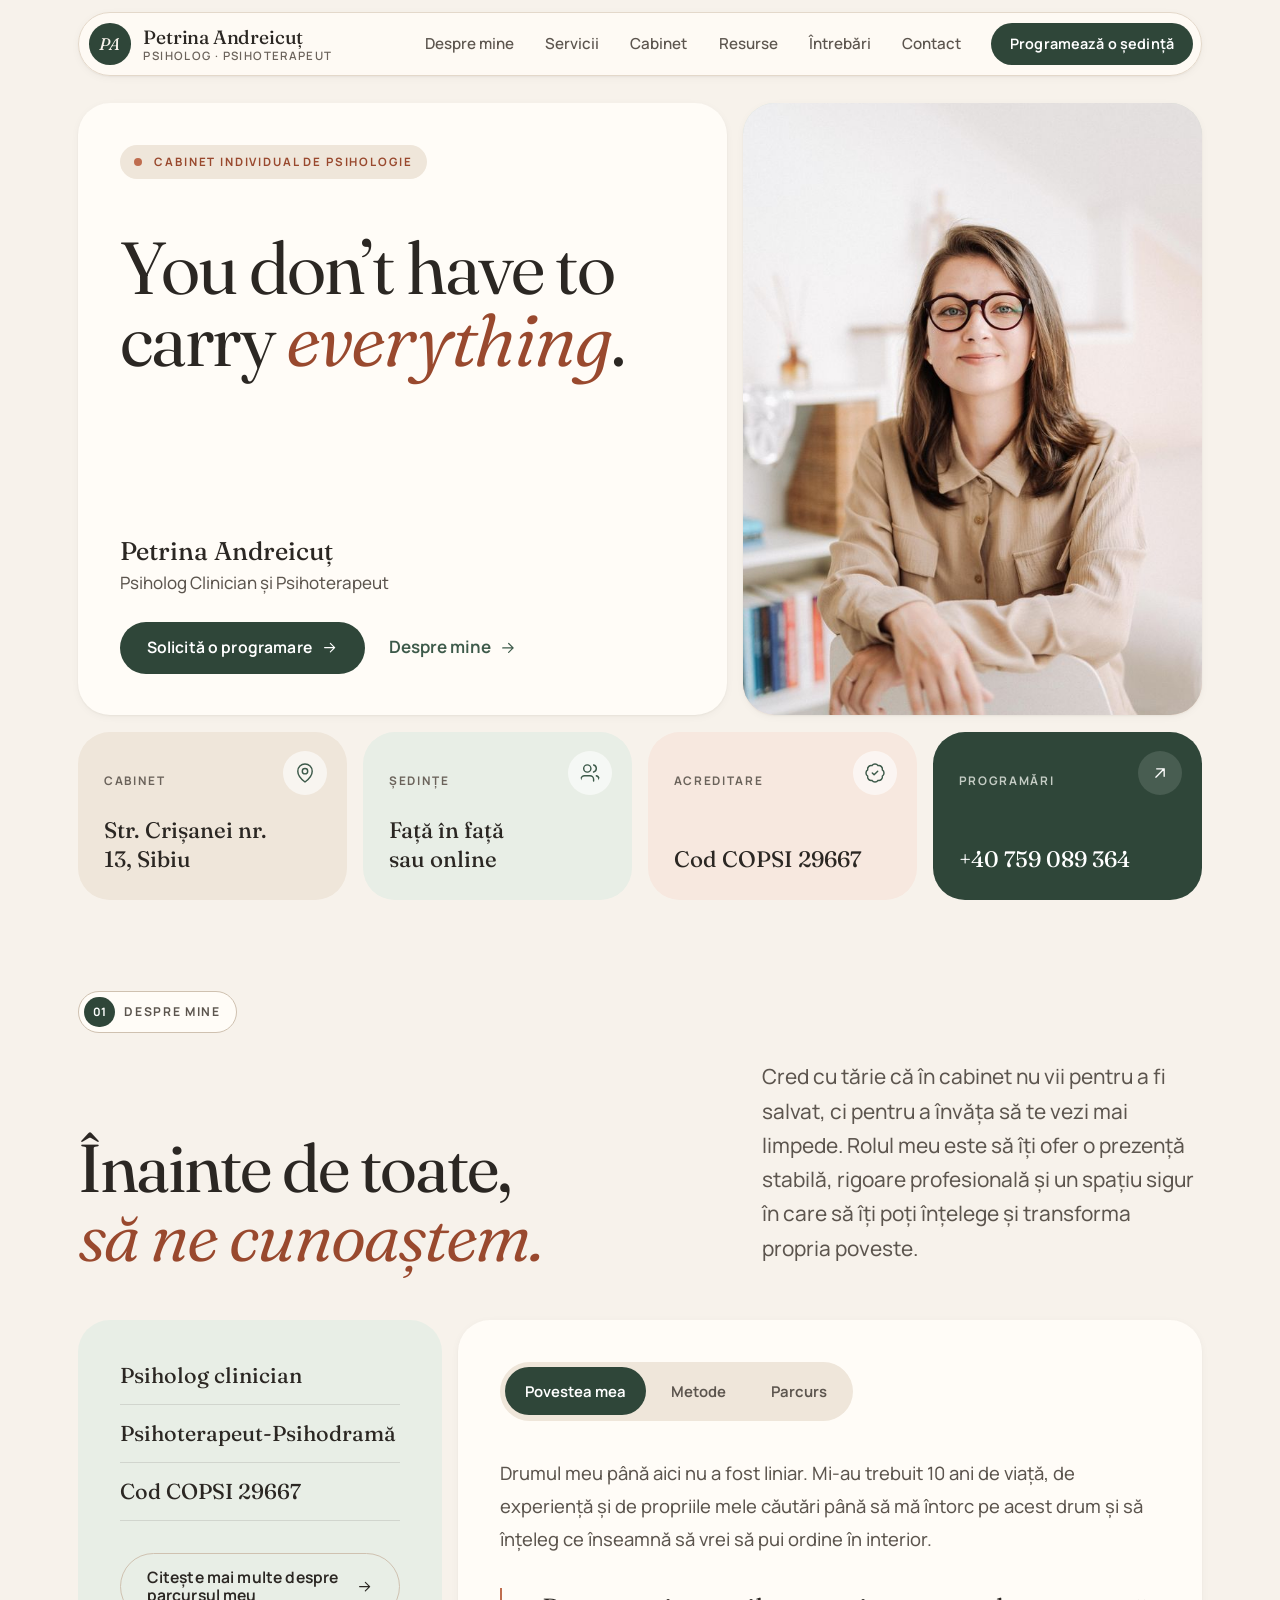
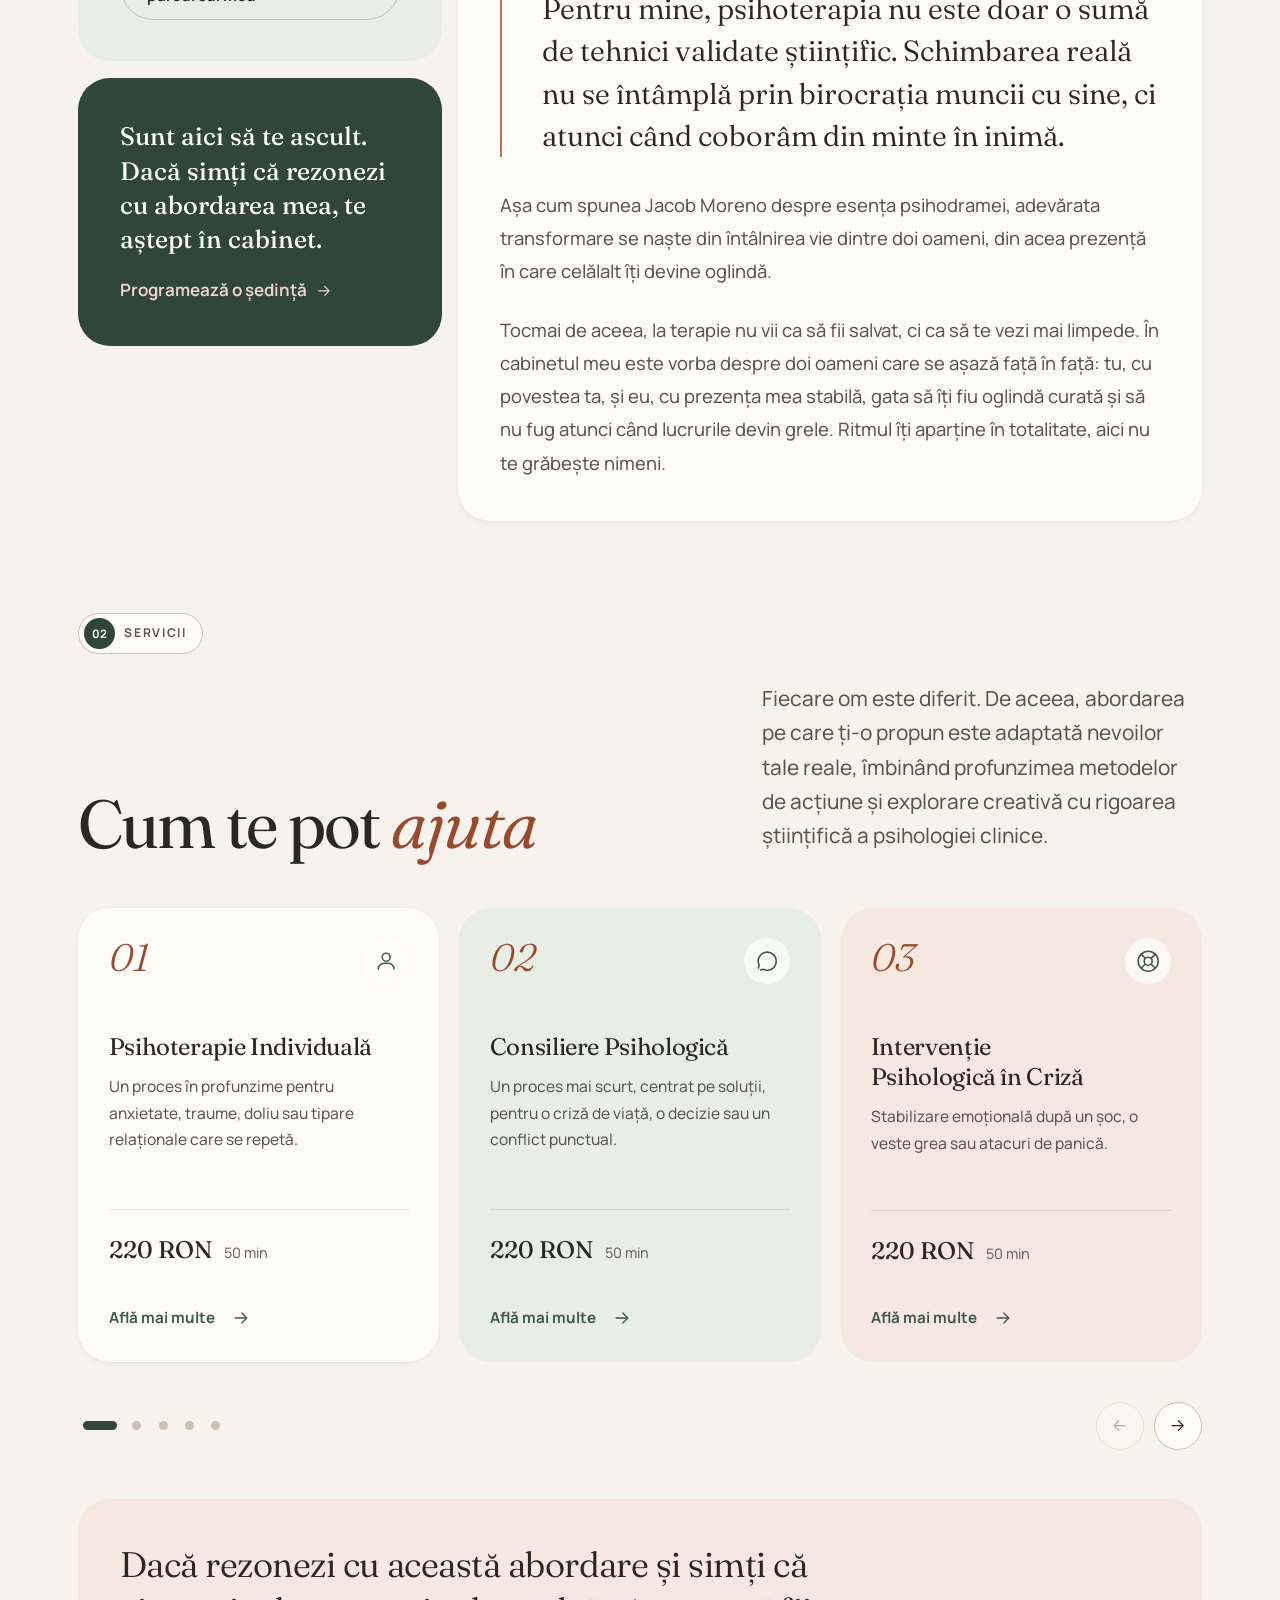
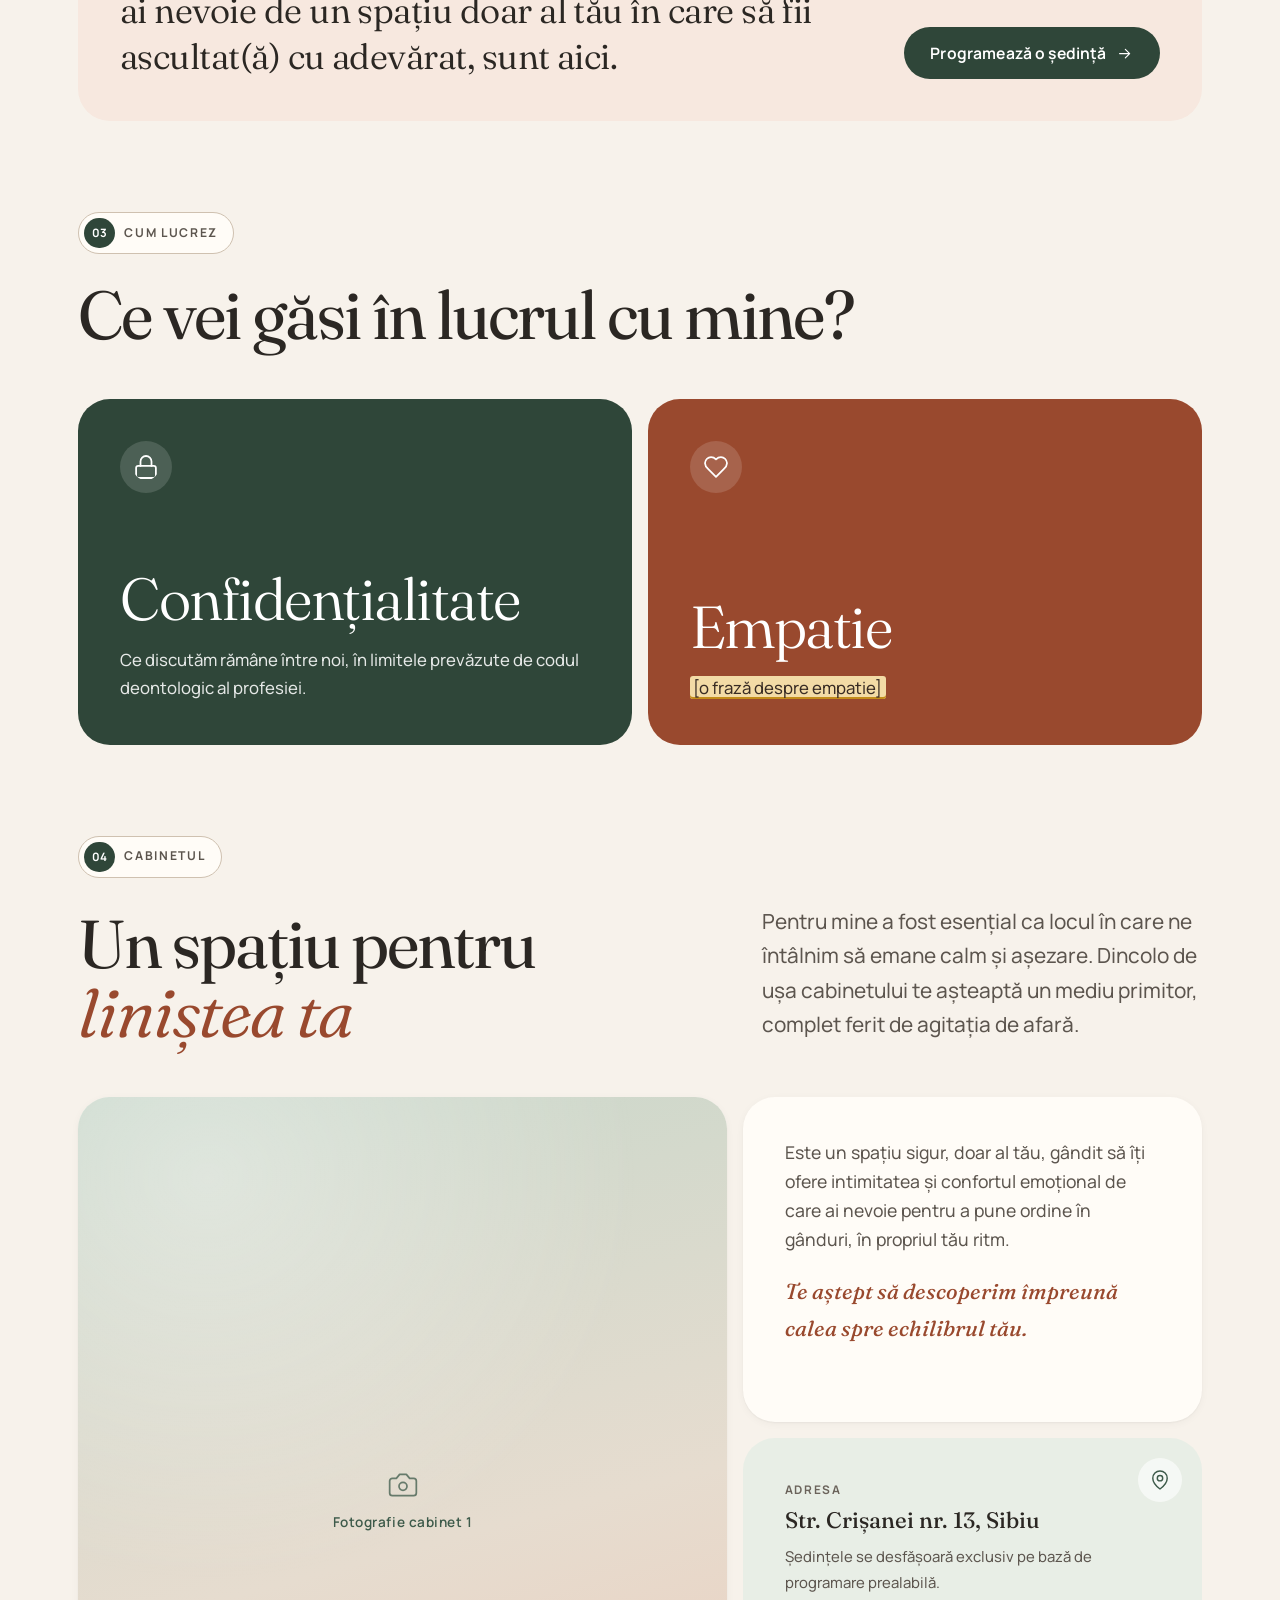
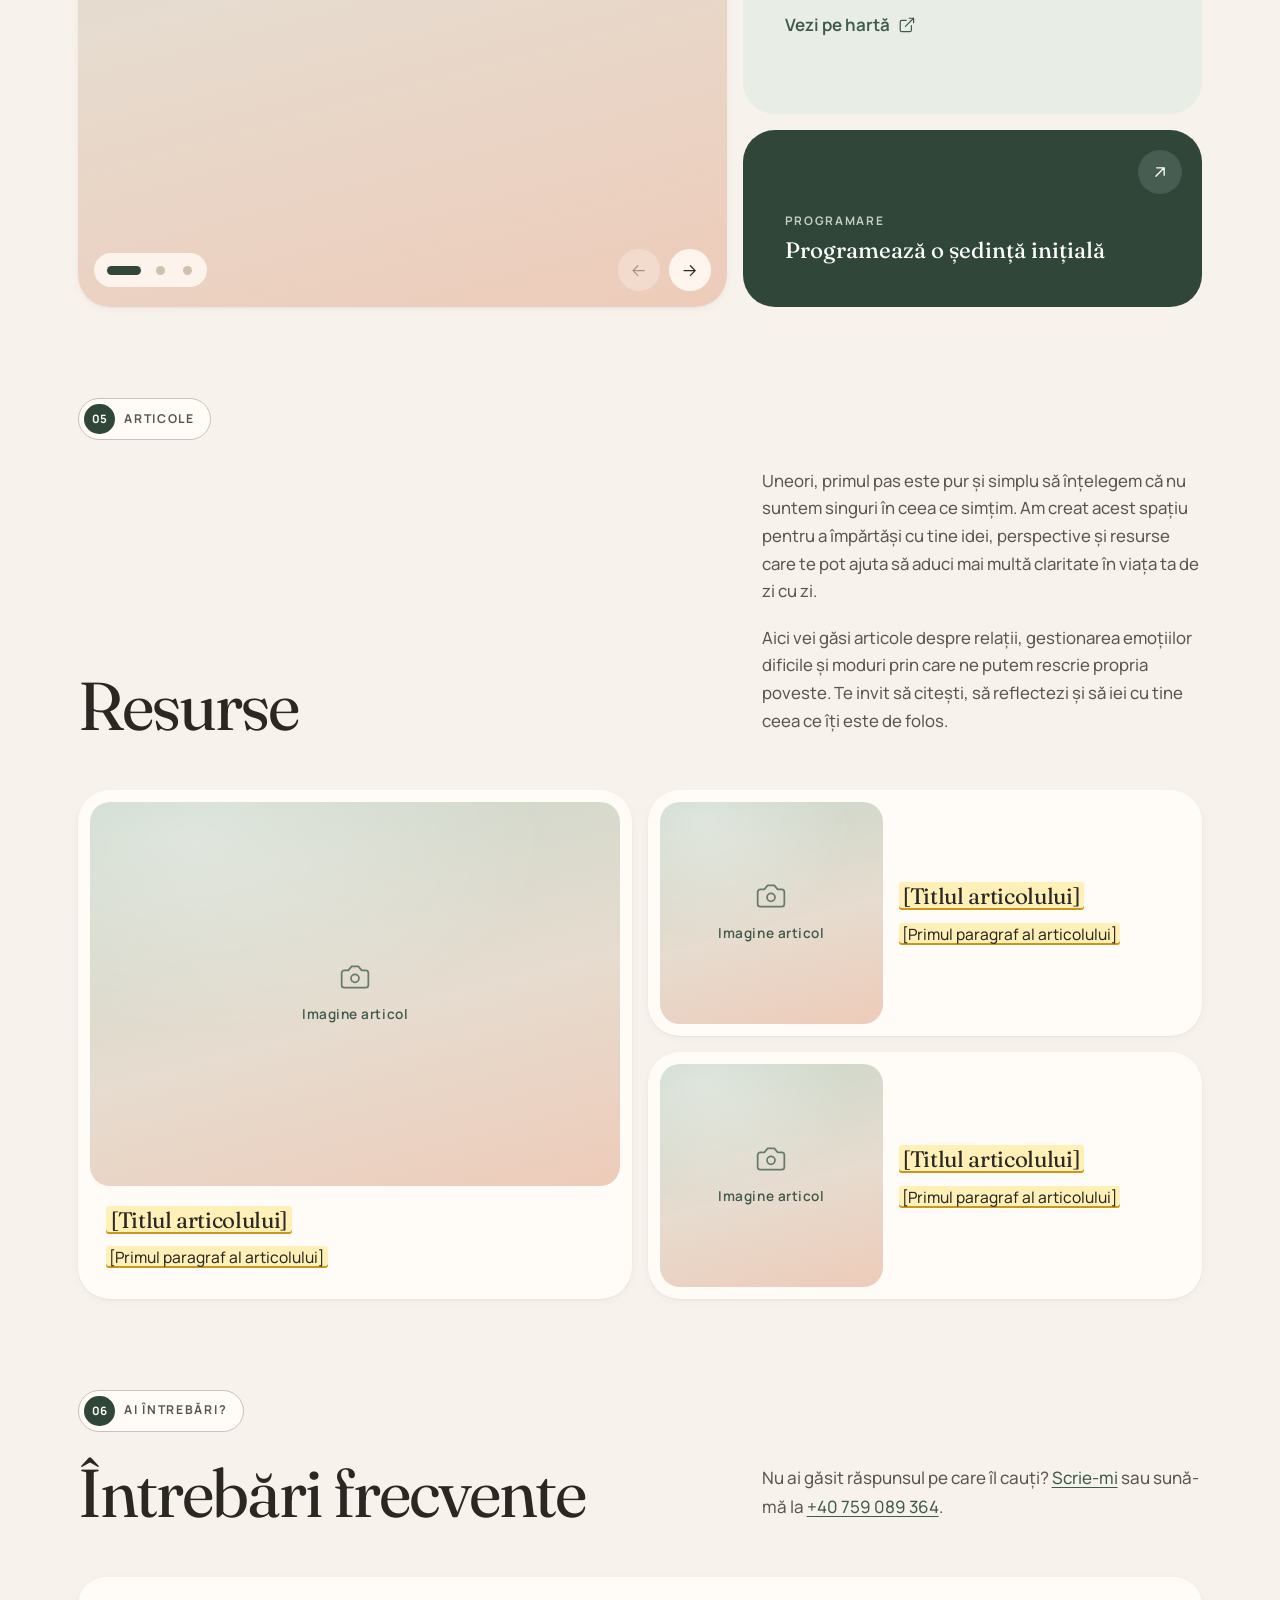
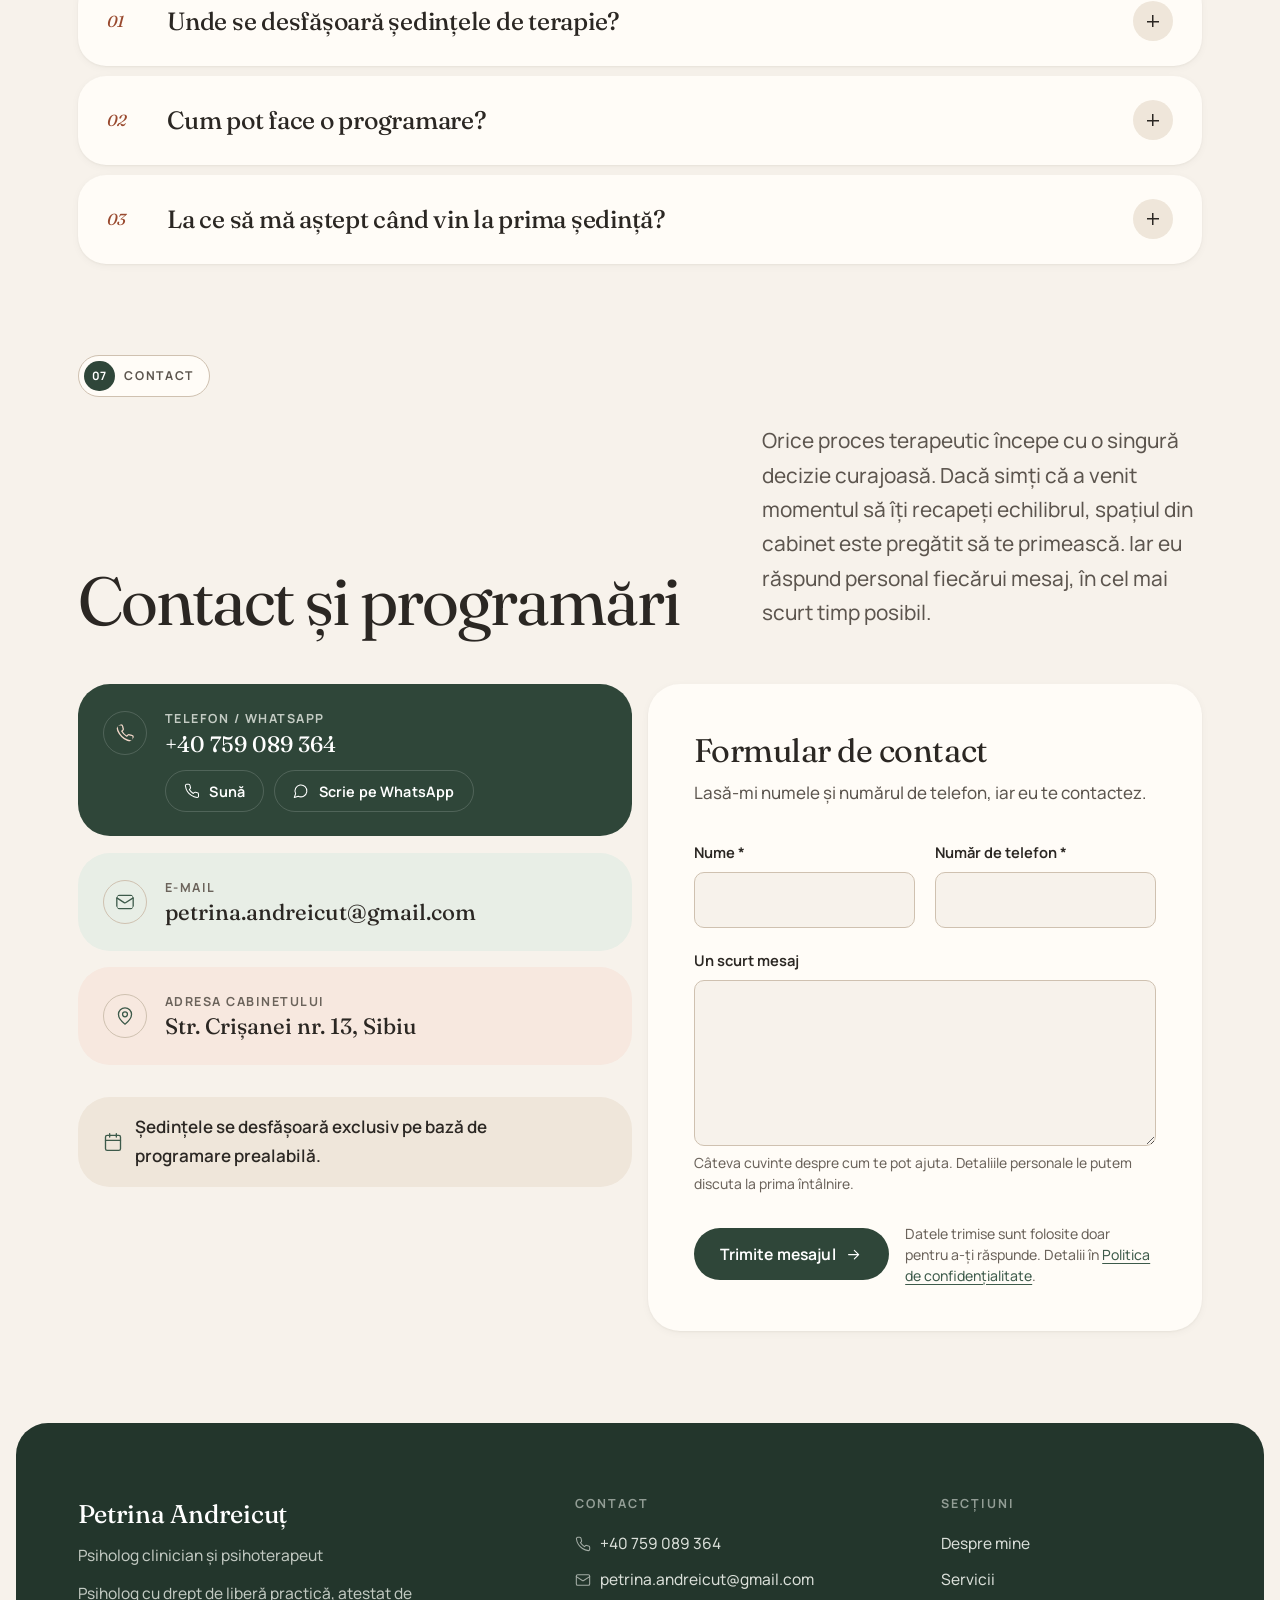
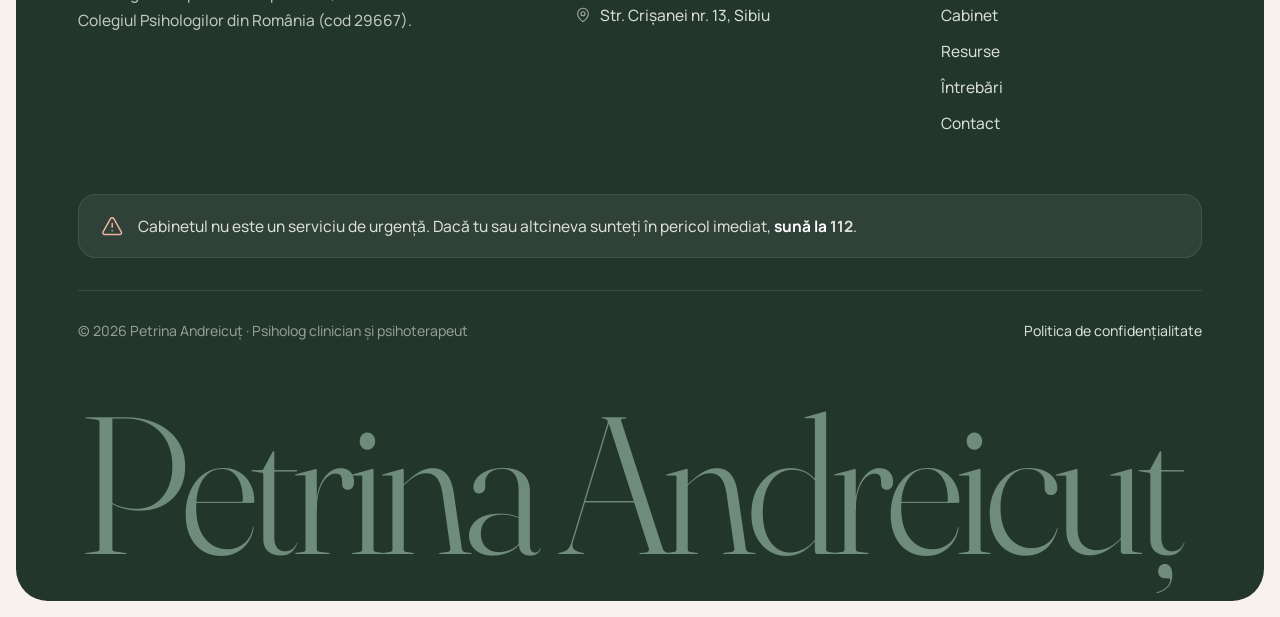
==== commit a382005d: "Add Petrina's photo to the first section The uploaded "602 - 19.jpg" (3688×5532, 2.3 MB) is resized " ====
--- a/index.html
+++ b/index.html
@@ -103,8 +103,7 @@
         </div>
         <div class="tile tile--photo reveal" style="--delay: .08s">
           <div class="photo">
-            <!-- Înlocuiește substituentul de mai jos cu: <img src="assets/img/petrina.jpg" alt="Petrina Andreicuț, psiholog clinician și psihoterapeut" width="800" height="1000"> -->
-            <div class="photo-placeholder"><svg class="icon" viewBox="0 0 24 24" aria-hidden="true" focusable="false"><path d="M14.5 4h-5L7 7H4a2 2 0 0 0-2 2v9a2 2 0 0 0 2 2h16a2 2 0 0 0 2-2V9a2 2 0 0 0-2-2h-3l-2.5-3z"/><circle cx="12" cy="13" r="3"/></svg><span>Fotografie profesională</span></div>
+            <img src="assets/img/petrina.jpg" srcset="assets/img/petrina-640.jpg 640w, assets/img/petrina.jpg 1000w" sizes="(max-width: 640px) 92vw, (max-width: 960px) 56vw, 460px" alt="Petrina Andreicuț, psiholog clinician și psihoterapeut" width="1000" height="1500" fetchpriority="high">
           </div>
         </div>
         <div class="tile tile--fact tile--sand reveal"><svg class="icon" viewBox="0 0 24 24" aria-hidden="true" focusable="false"><path d="M20 10c0 6-8 12-8 12s-8-6-8-12a8 8 0 0 1 16 0Z"/><circle cx="12" cy="10" r="3"/></svg><p class="tile-label">Cabinet</p><p class="tile-value">Str. Crișanei nr. 13, Sibiu</p></div>
--- a/assets/css/style.css
+++ b/assets/css/style.css
@@ -775,15 +775,19 @@
   aspect-ratio: auto;
   border-radius: 0;
 }
+.tile--photo .photo img { object-position: 50% 30%; }
 
 .tile--fact {
   grid-column: span 3;
   display: flex;
   flex-direction: column;
-  justify-content: flex-end;
+  justify-content: space-between;
+  gap: 1.5rem;
   min-height: 10.5rem;
   padding: clamp(1.25rem, 1rem + 0.8vw, 1.6rem);
 }
+/* Eticheta stă sus, în dreptul iconiței; valoarea stă jos */
+.tile--fact .tile-label { margin: 0.85rem 4rem 0 0; }
 .tile--fact > .icon {
   position: absolute;
   top: clamp(1rem, 0.75rem + 0.6vw, 1.4rem);
@@ -807,6 +811,8 @@
   .tile--photo { grid-column: 1 / -1; }
   .hero-bento .tile--fact { grid-column: span 6; min-height: 9.5rem; }
   .tile--fact .tile-value { font-size: 1.05rem; }
+  /* Cardurile sunt înguste pe telefon: eticheta trece sub iconiță */
+  .tile--fact .tile-label { margin: 2.75rem 0 0; }
 }
 
 /* ---------- Antet pagini secundare (confidențialitate, 404) ---------- */
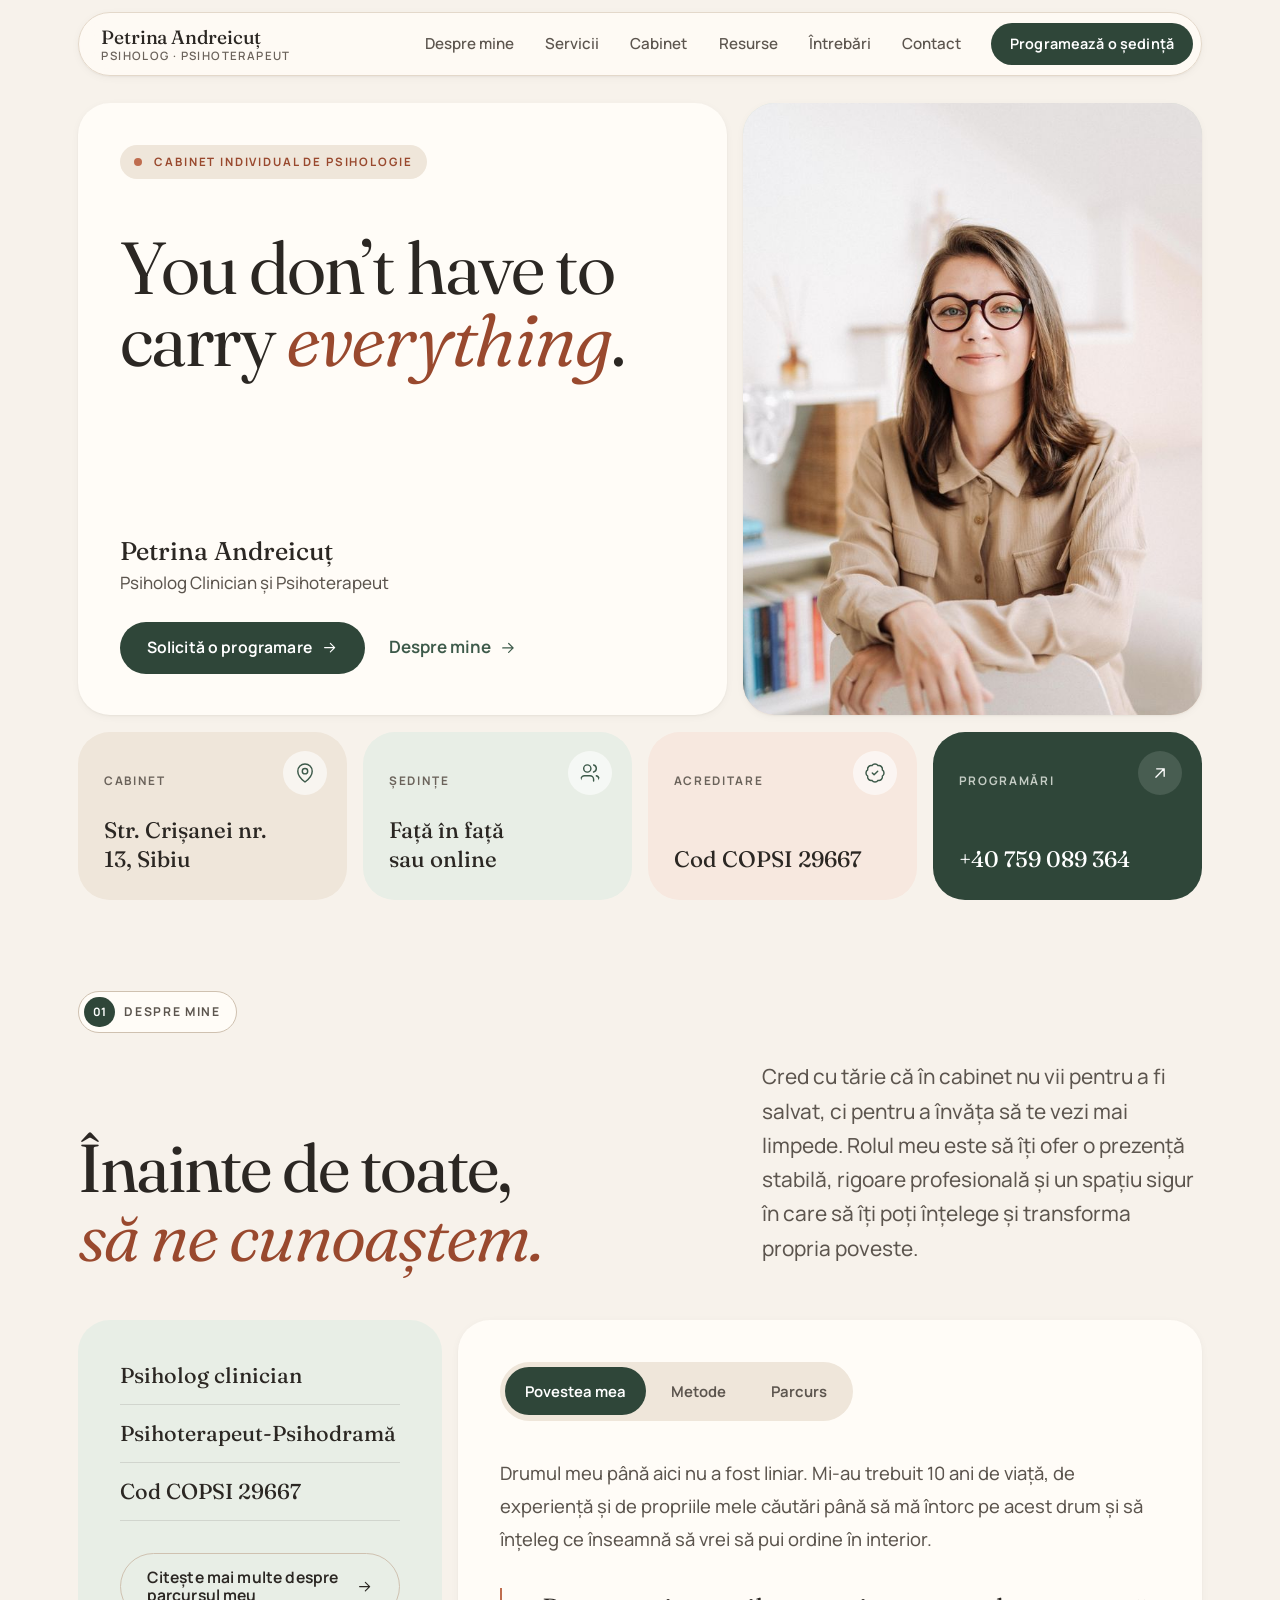
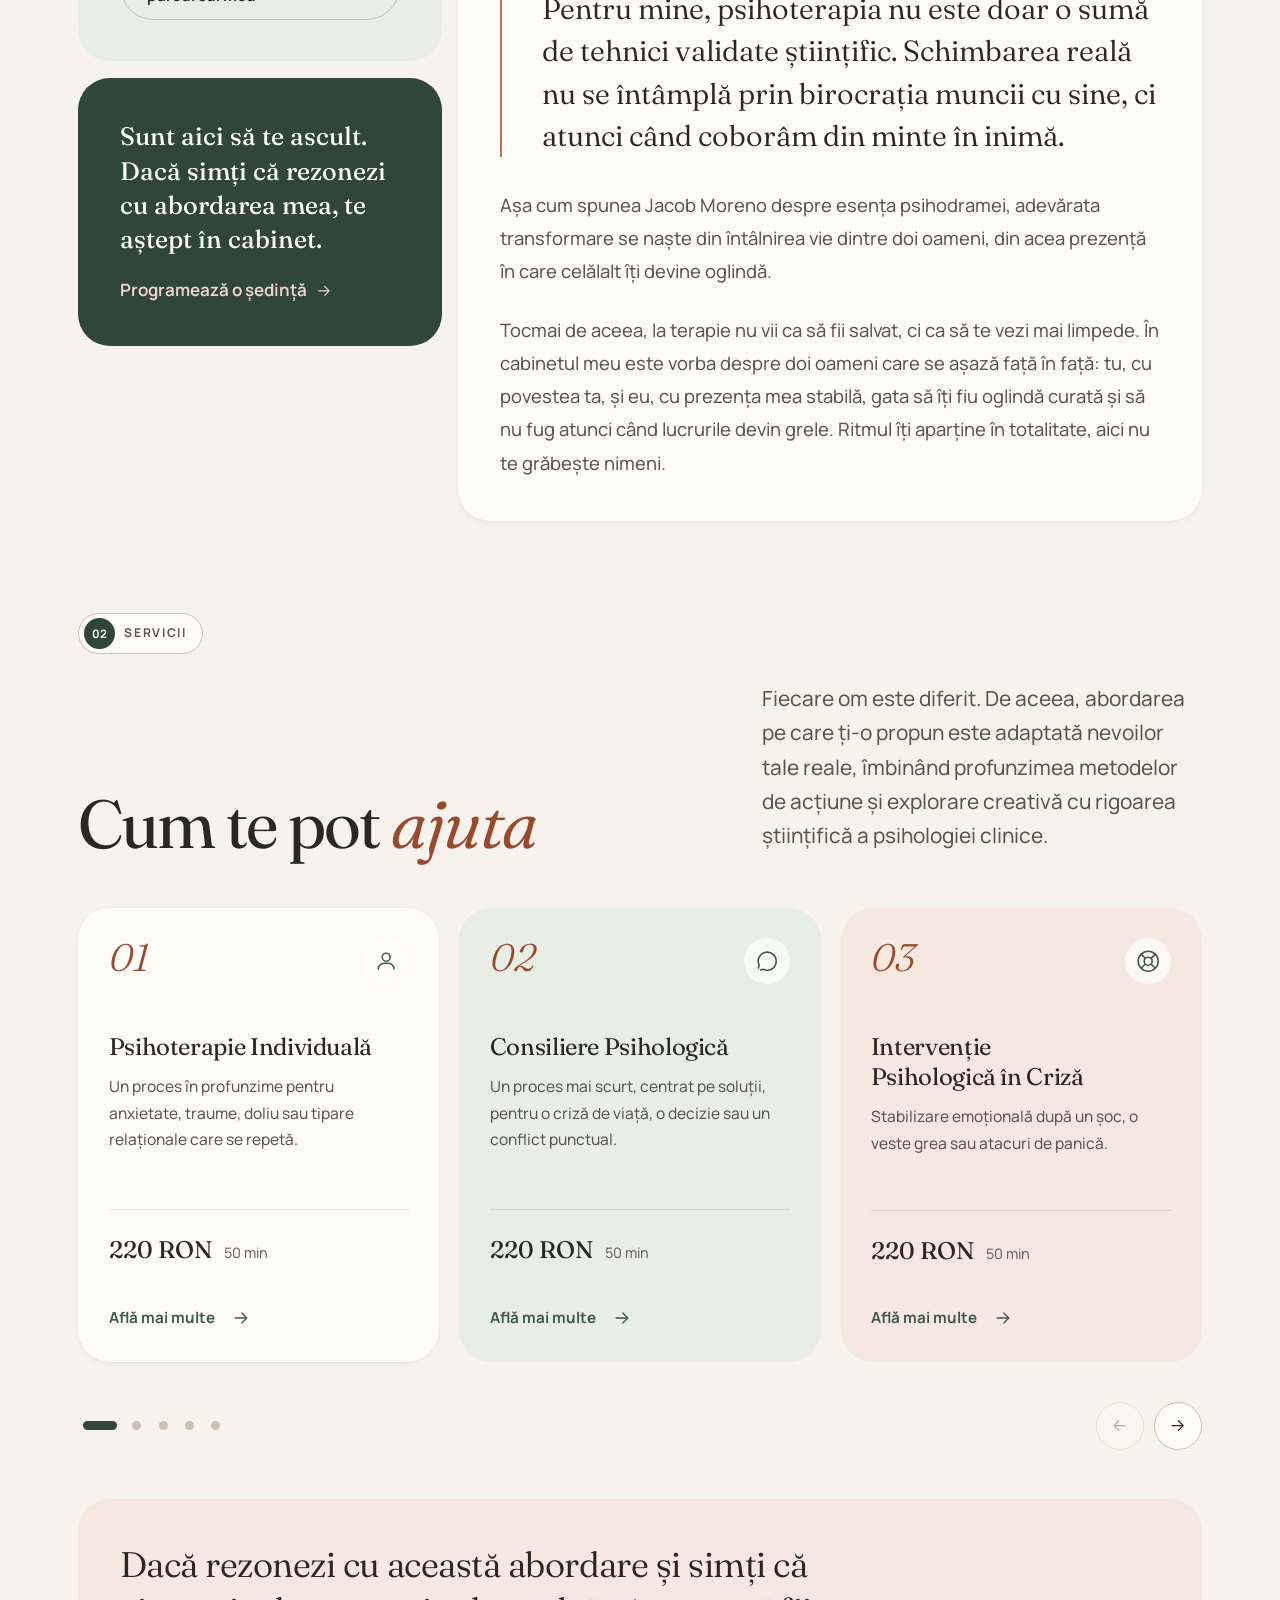
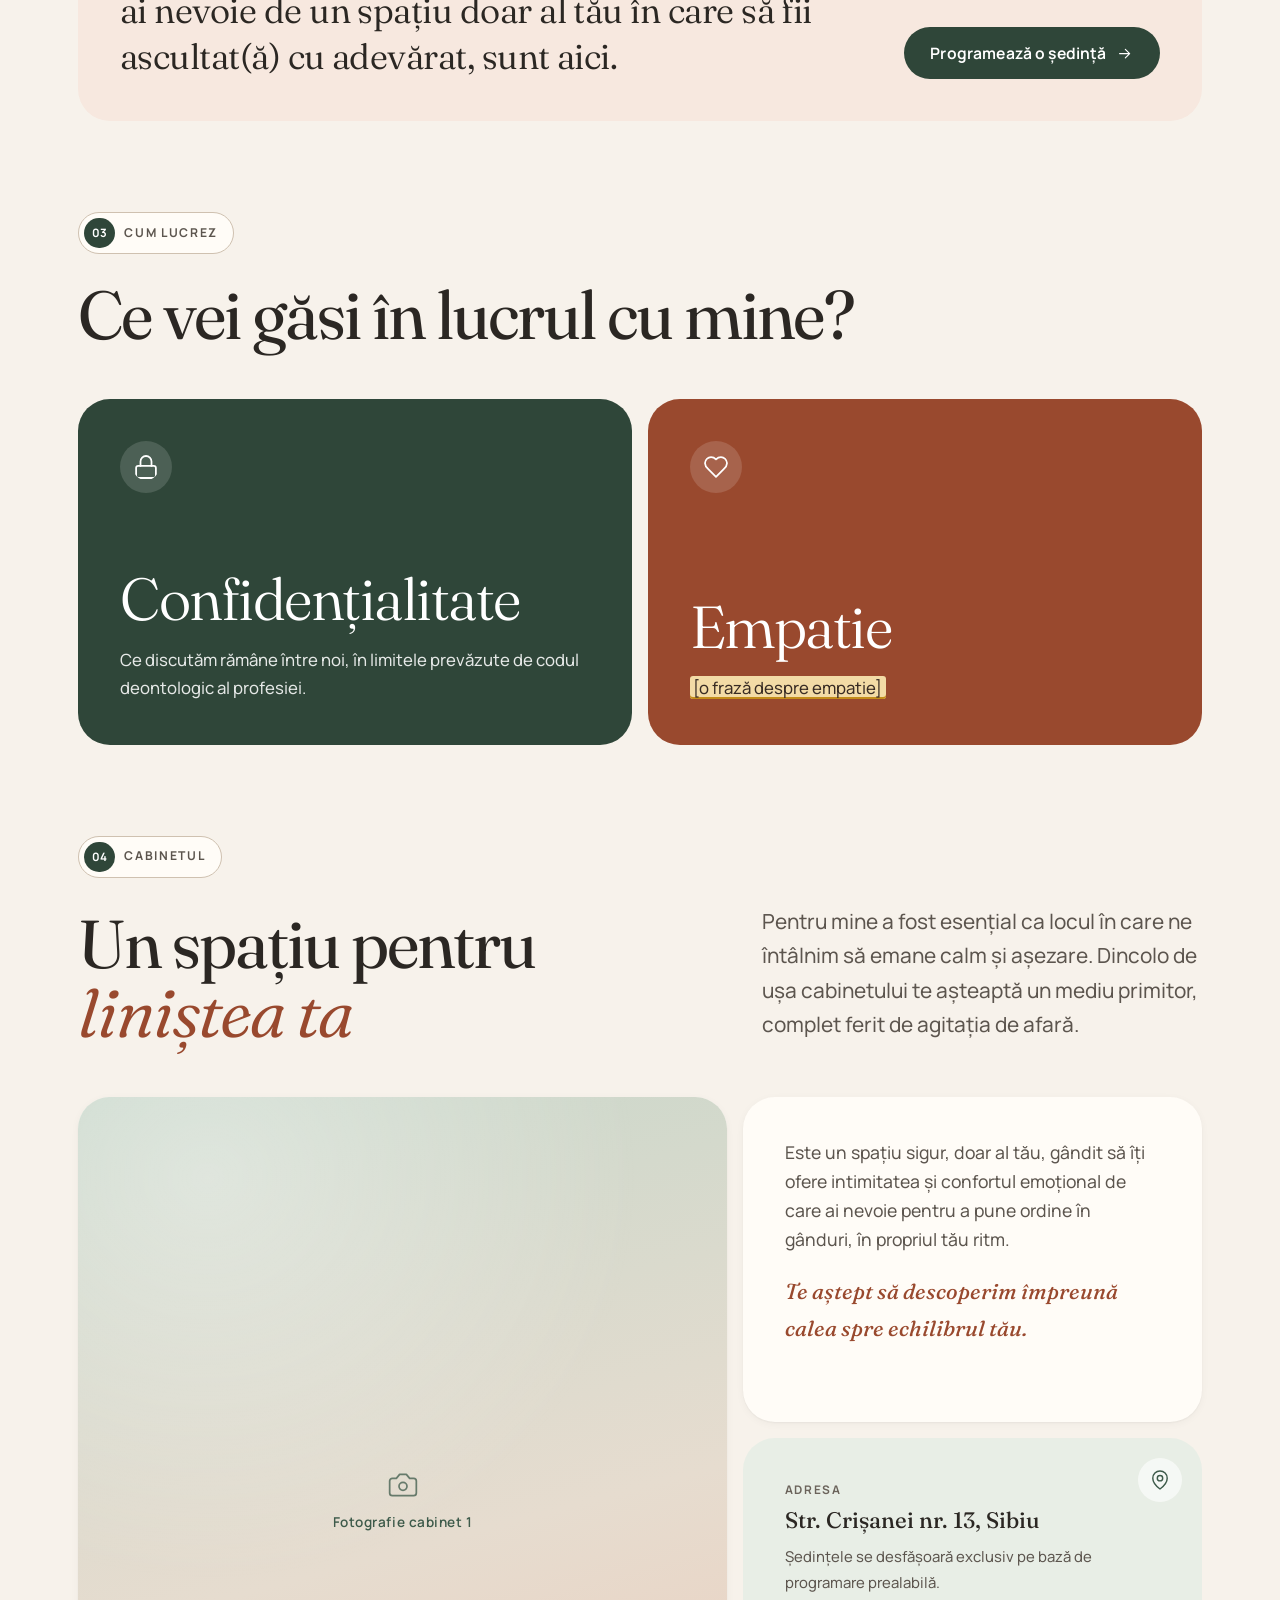
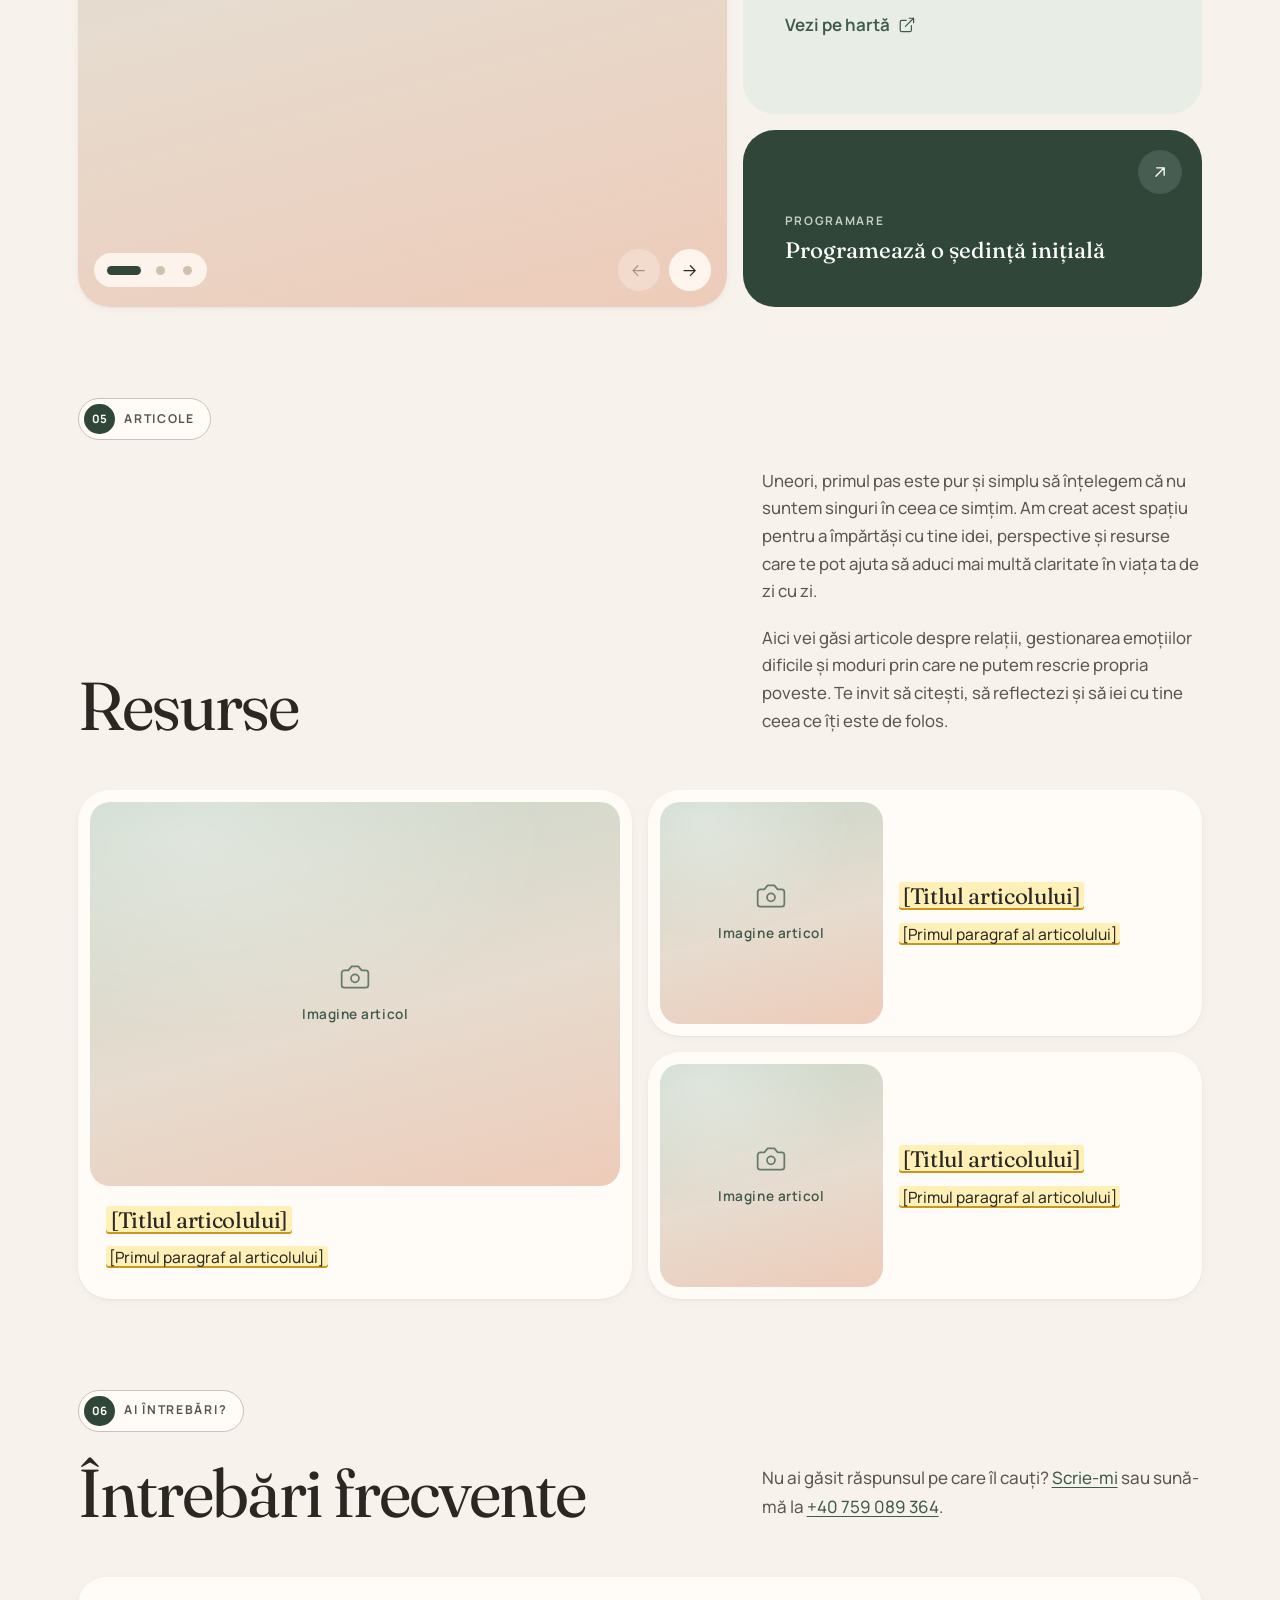
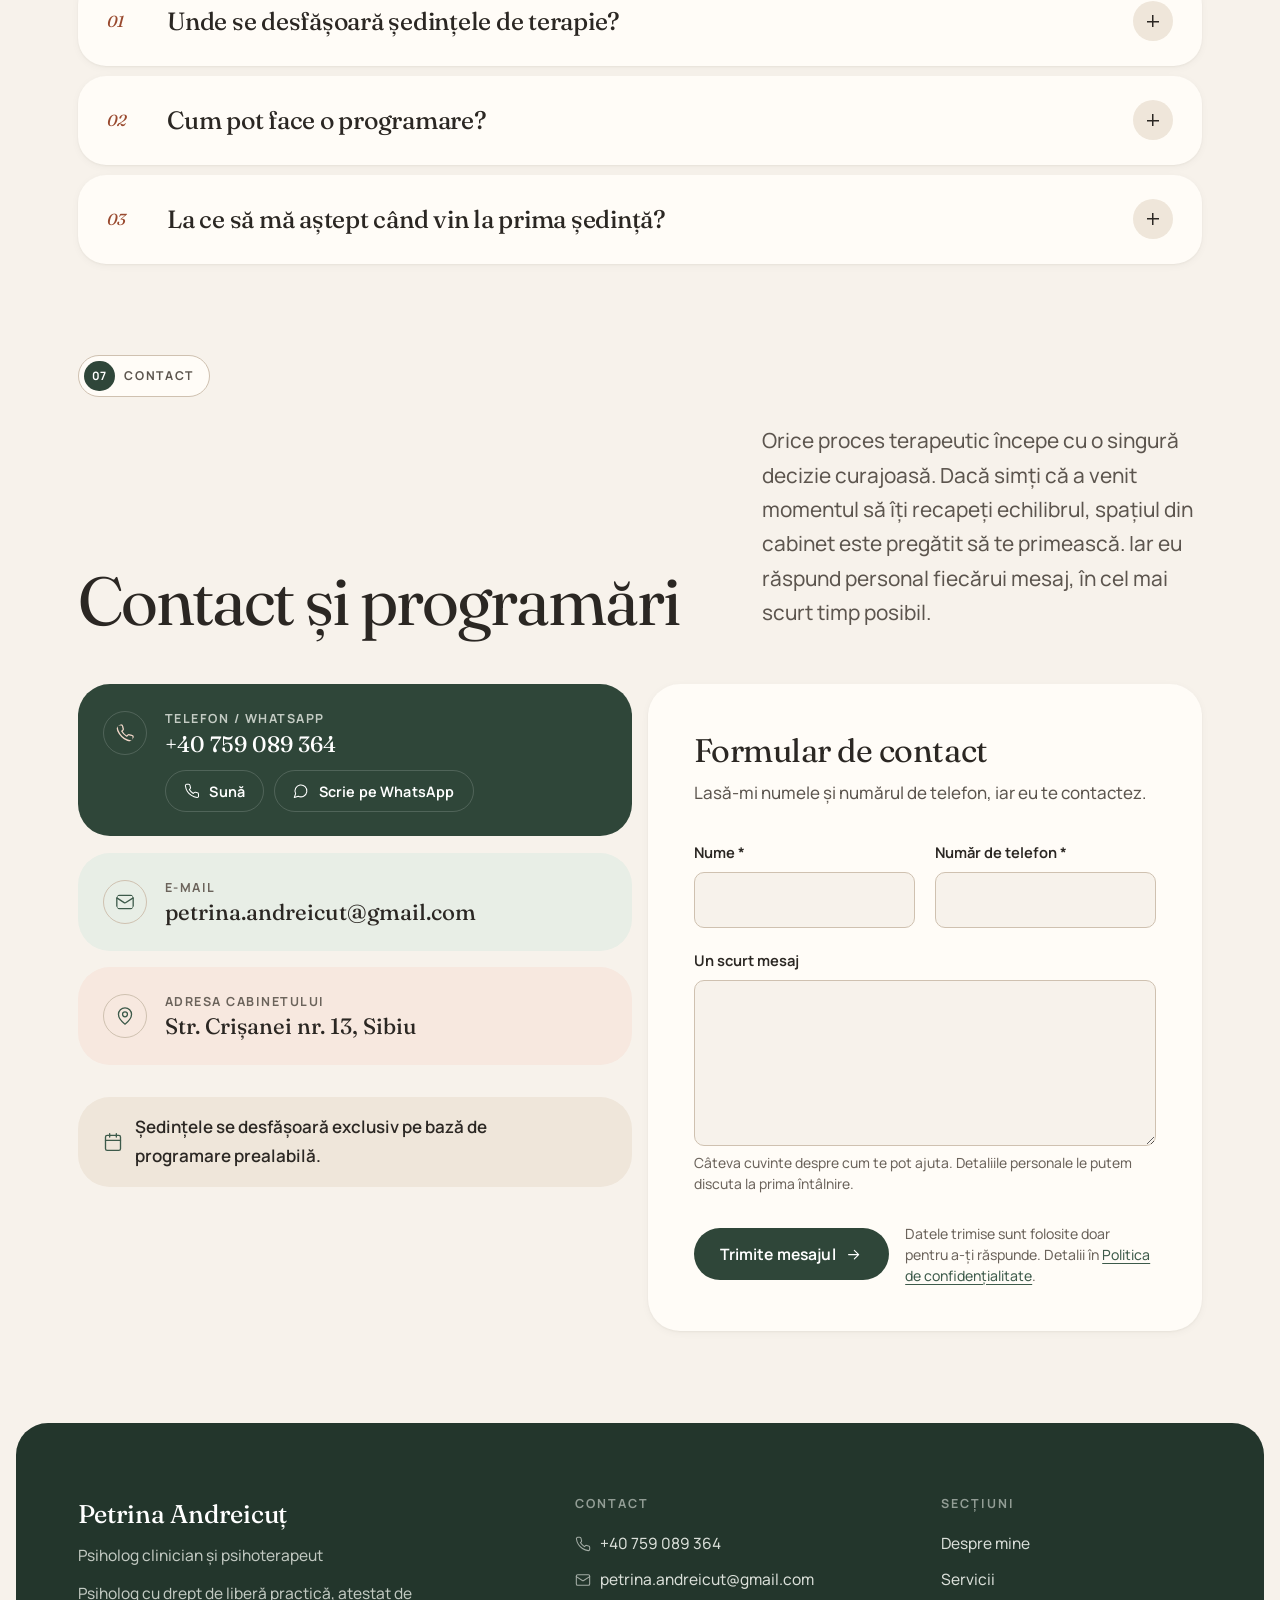
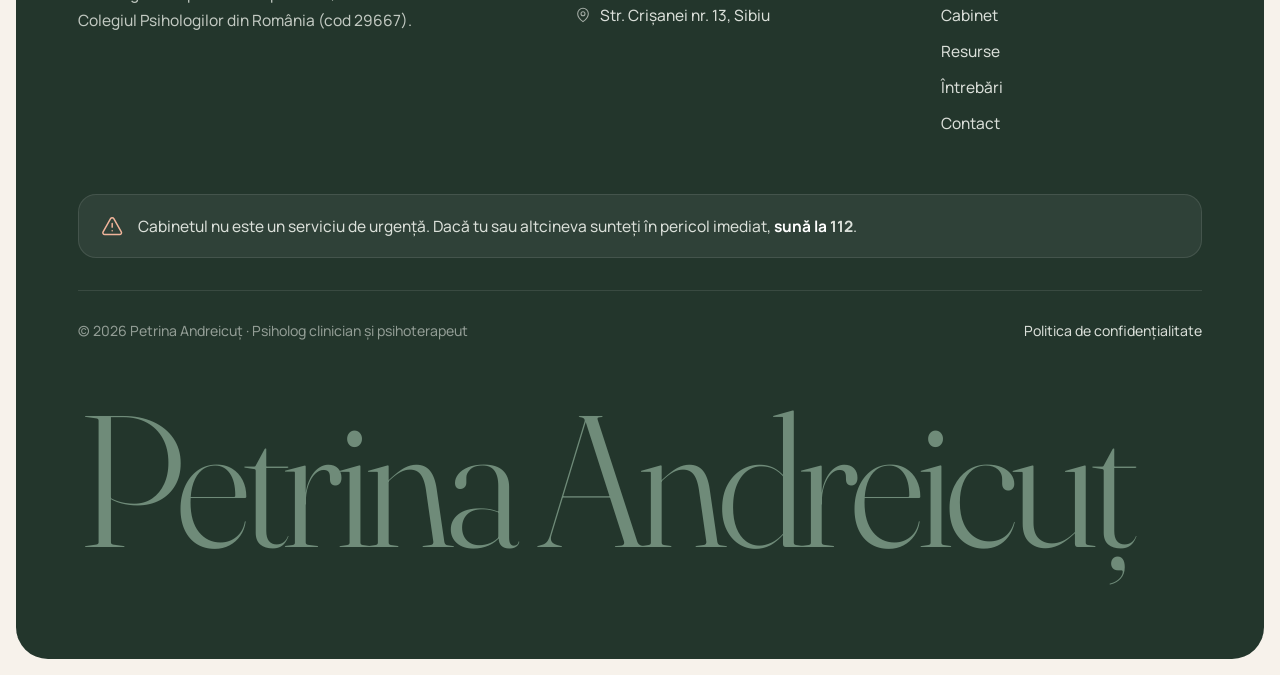
==== commit c1b47ae4: "Drop the PA badge from the header and shrink the footer name on phones - Header, on all three pages:" ====
--- a/index.html
+++ b/index.html
@@ -59,7 +59,6 @@
   <header class="site-header" data-header>
     <div class="container header-inner">
       <a class="brand" href="#acasa" aria-label="Petrina Andreicuț, psiholog – începutul paginii">
-        <span class="brand-mark" aria-hidden="true">PA</span>
         <span class="brand-text">
           <span class="brand-name">Petrina Andreicuț</span>
           <span class="brand-role">Psiholog · Psihoterapeut</span>
--- a/assets/css/style.css
+++ b/assets/css/style.css
@@ -513,7 +513,7 @@
   width: calc(100% - 2 * var(--gutter));
   max-width: calc(1200px - 2 * var(--gutter));
   min-height: calc(var(--header-h) - 0.75rem);
-  padding: 0.45rem 0.45rem 0.45rem 0.6rem;
+  padding: 0.45rem 0.45rem 0.45rem clamp(1.1rem, 0.9rem + 0.6vw, 1.5rem);
   border: 1px solid var(--line);
   border-radius: 999px;
   background: rgb(255 252 247 / 0.8);
@@ -535,19 +535,6 @@
   text-decoration: none;
 }
 .brand:hover { color: var(--ink); }
-.brand-mark {
-  display: grid;
-  place-items: center;
-  width: 2.6rem;
-  height: 2.6rem;
-  border-radius: 50%;
-  background: var(--sage-800);
-  color: var(--bg);
-  font-family: var(--font-serif);
-  font-size: 1.05rem;
-  font-style: italic;
-  letter-spacing: 0.02em;
-}
 .brand-text { display: grid; line-height: 1.2; }
 .brand-name {
   font-family: var(--font-serif);
@@ -1916,6 +1903,8 @@
   color: rgb(238 242 236 / 0.78);
   font-size: 0.97rem;
 }
+/* Lățimea subsolului e referința pentru mărimea numelui mare de la final */
+.site-footer > .container { container-type: inline-size; }
 .site-footer a {
   color: rgb(238 242 236 / 0.9);
   text-decoration: none;
@@ -1988,15 +1977,29 @@
   padding-block: 0.25rem 0.5rem;
   overflow: hidden;
   font-family: var(--font-serif);
-  /* Numele umple lățimea conținutului; „opsz” fix păstrează aceeași lățime a literelor la orice mărime */
-  font-size: calc((min(100vw, 1200px) - 2 * var(--gutter)) / 5.75);
+  /* Numele umple lățimea subsolului (care are margini față de ecran); „opsz” fix păstrează
+     aceeași lățime a literelor la orice mărime, iar împărțirea la 6 lasă puțin spațiu liber */
+  font-size: calc((min(100vw - 2 * var(--panel-inset), 1200px) - 2 * var(--gutter)) / 6);
+  font-size: calc(100cqi / 6);
   font-variation-settings: "opsz" 144;
   font-weight: 300;
   line-height: 1.12;
   letter-spacing: -0.045em;
-  white-space: nowrap;
   color: var(--sage-500);
   user-select: none;
+}
+/* Pe ecranele mai înguste, butonul „sus” ar acoperi finalul numelui: lăsăm loc sub el */
+@media (max-width: 1339px) {
+  .footer-wordmark { padding-bottom: calc(3.1rem + clamp(1rem, 2vw, 1.75rem)); }
+}
+/* Pe telefon numele e mai mic (cam 70% din lățime). Dacă textul e mărit din setări,
+   numele trece pe două rânduri în loc să fie tăiat (la orice lățime) */
+@media (max-width: 640px) {
+  .footer-wordmark {
+    font-size: calc((100vw - 2 * var(--panel-inset) - 2 * var(--gutter)) / 8);
+    font-size: calc(100cqi / 8);
+    line-height: 1.05;
+  }
 }
 
 @media (max-width: 860px) {
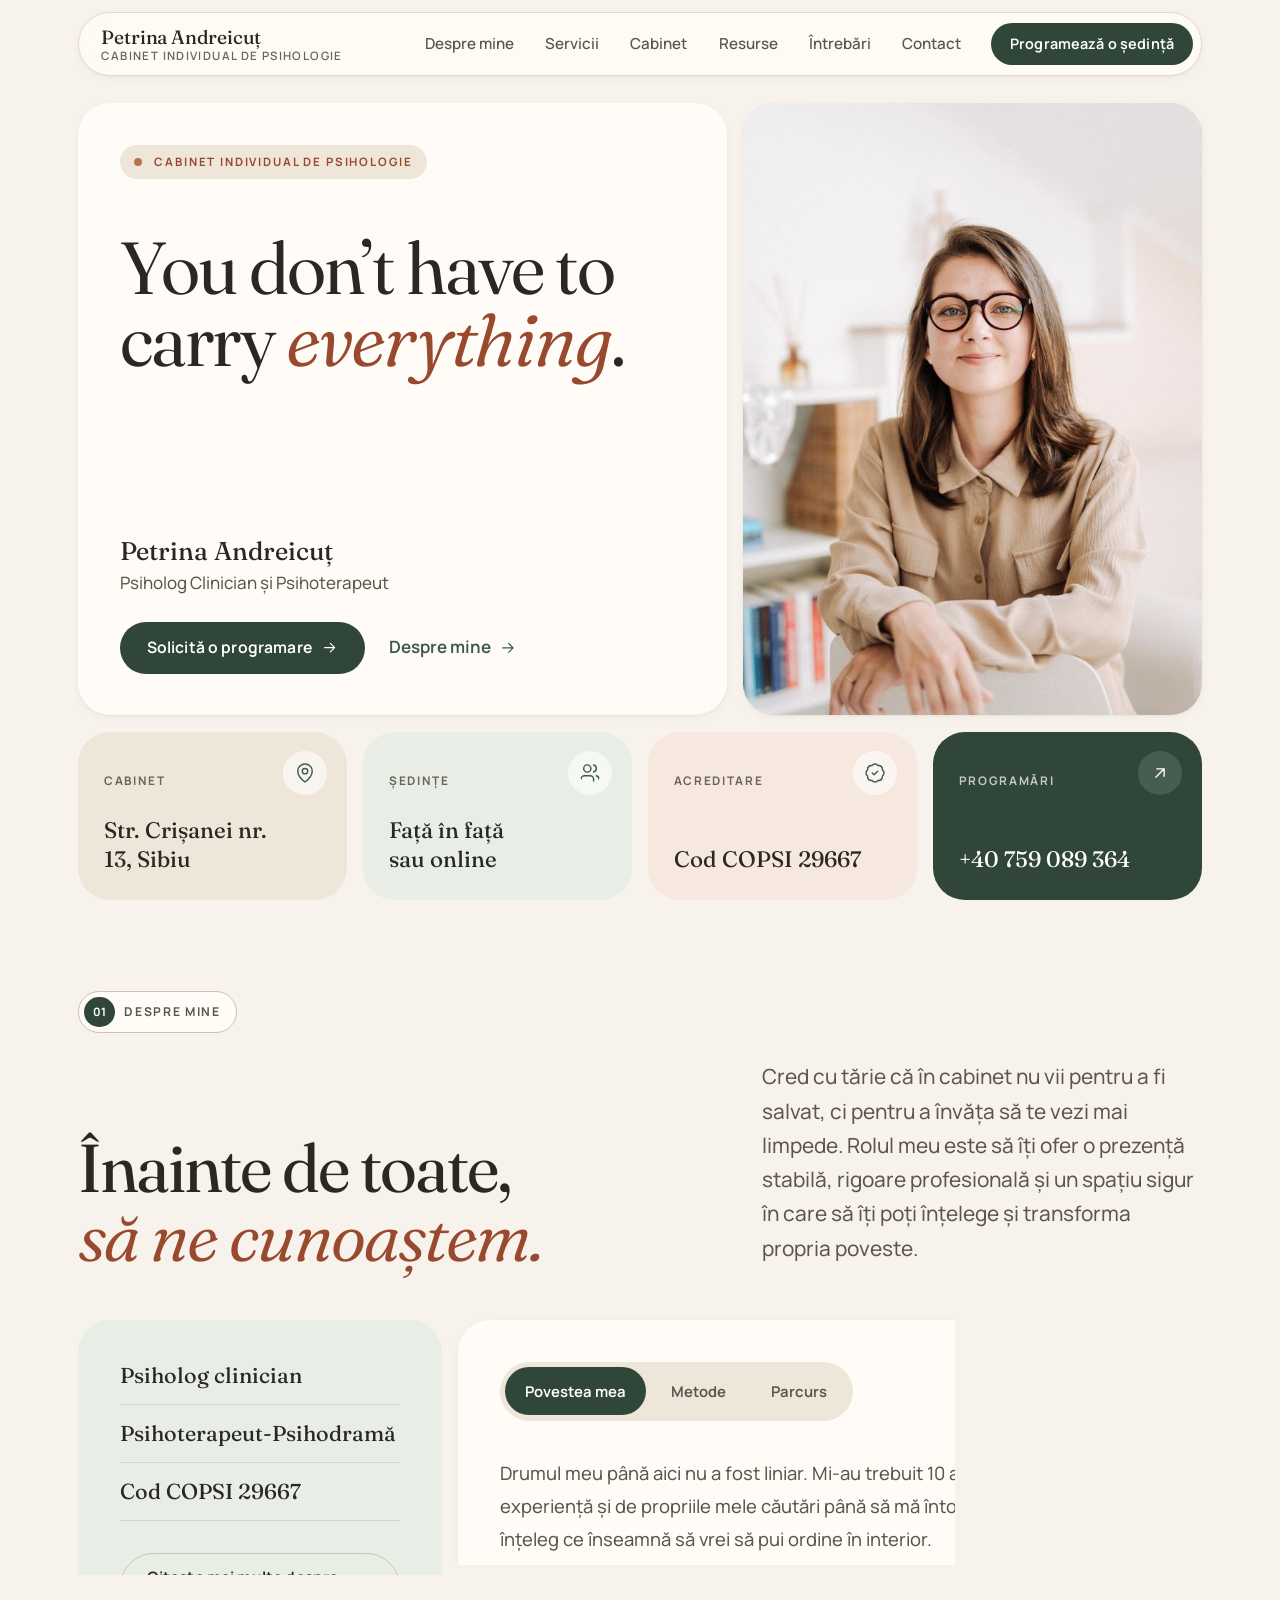
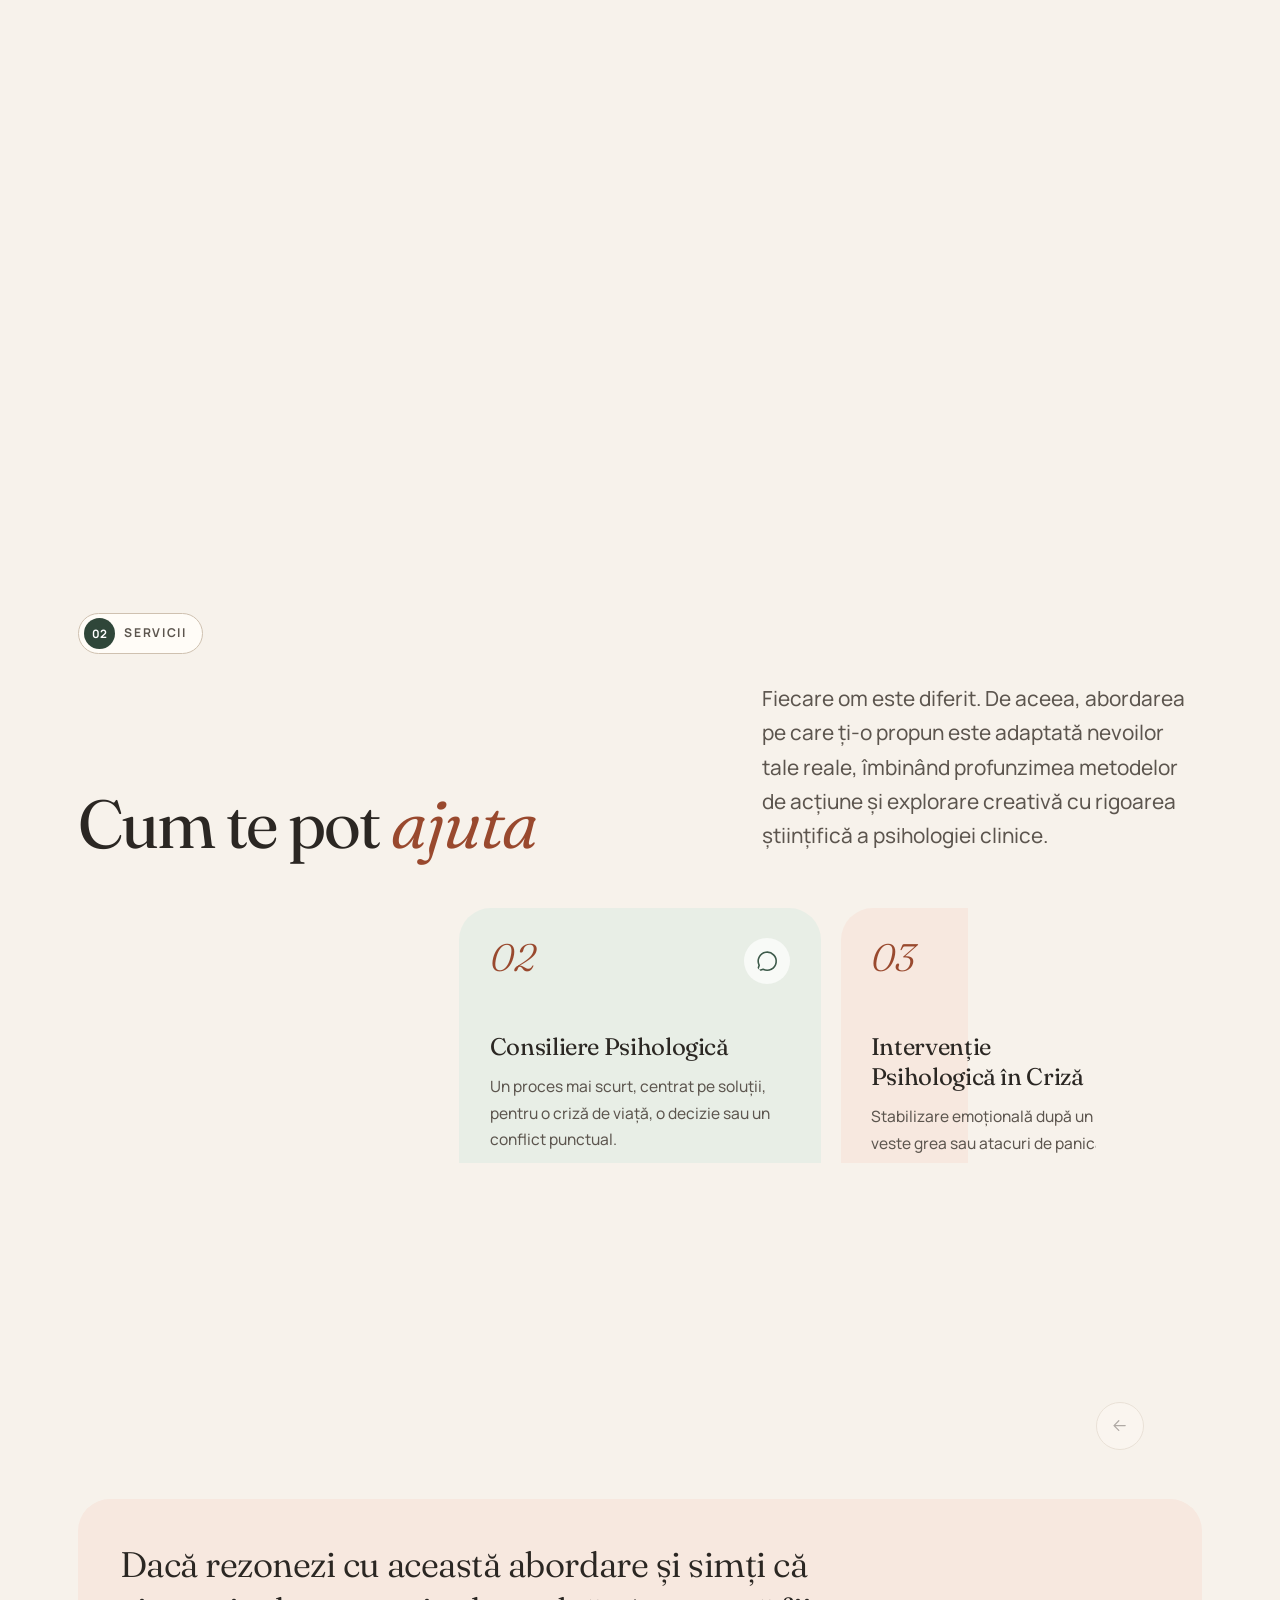
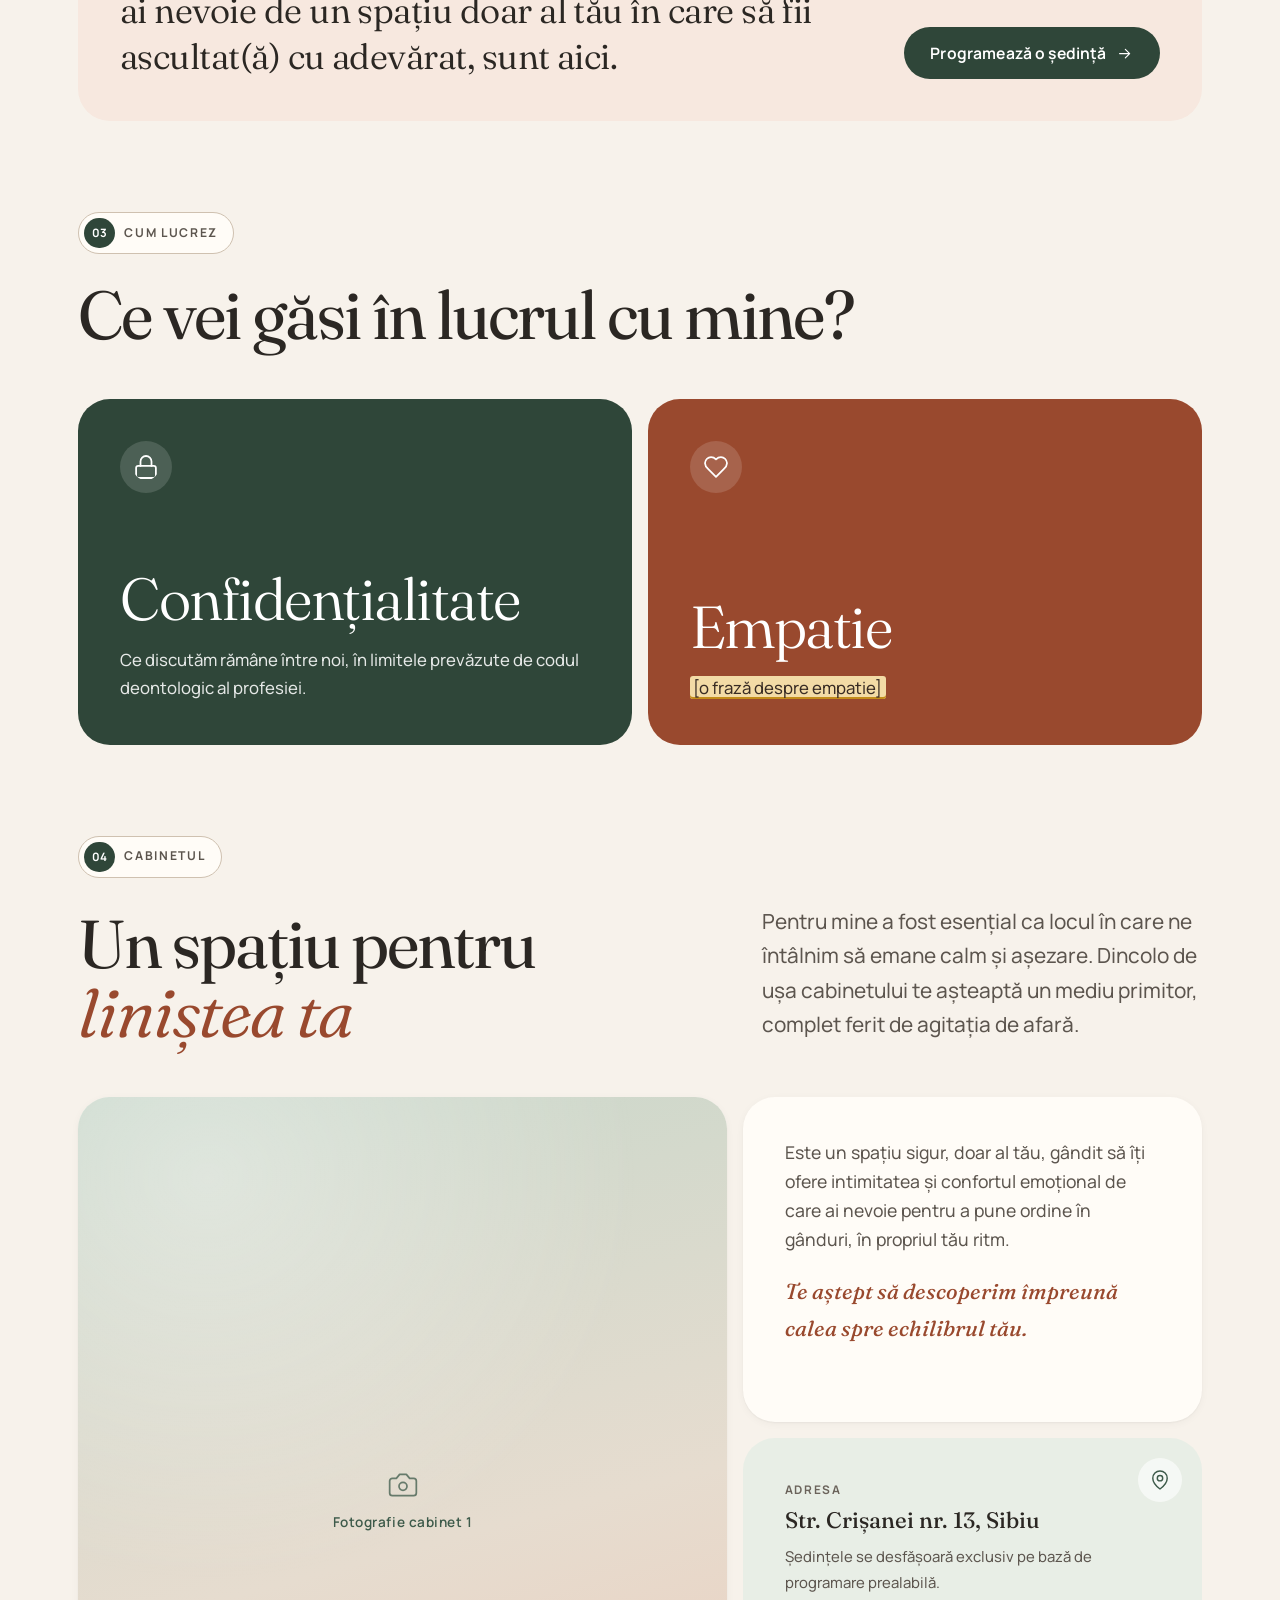
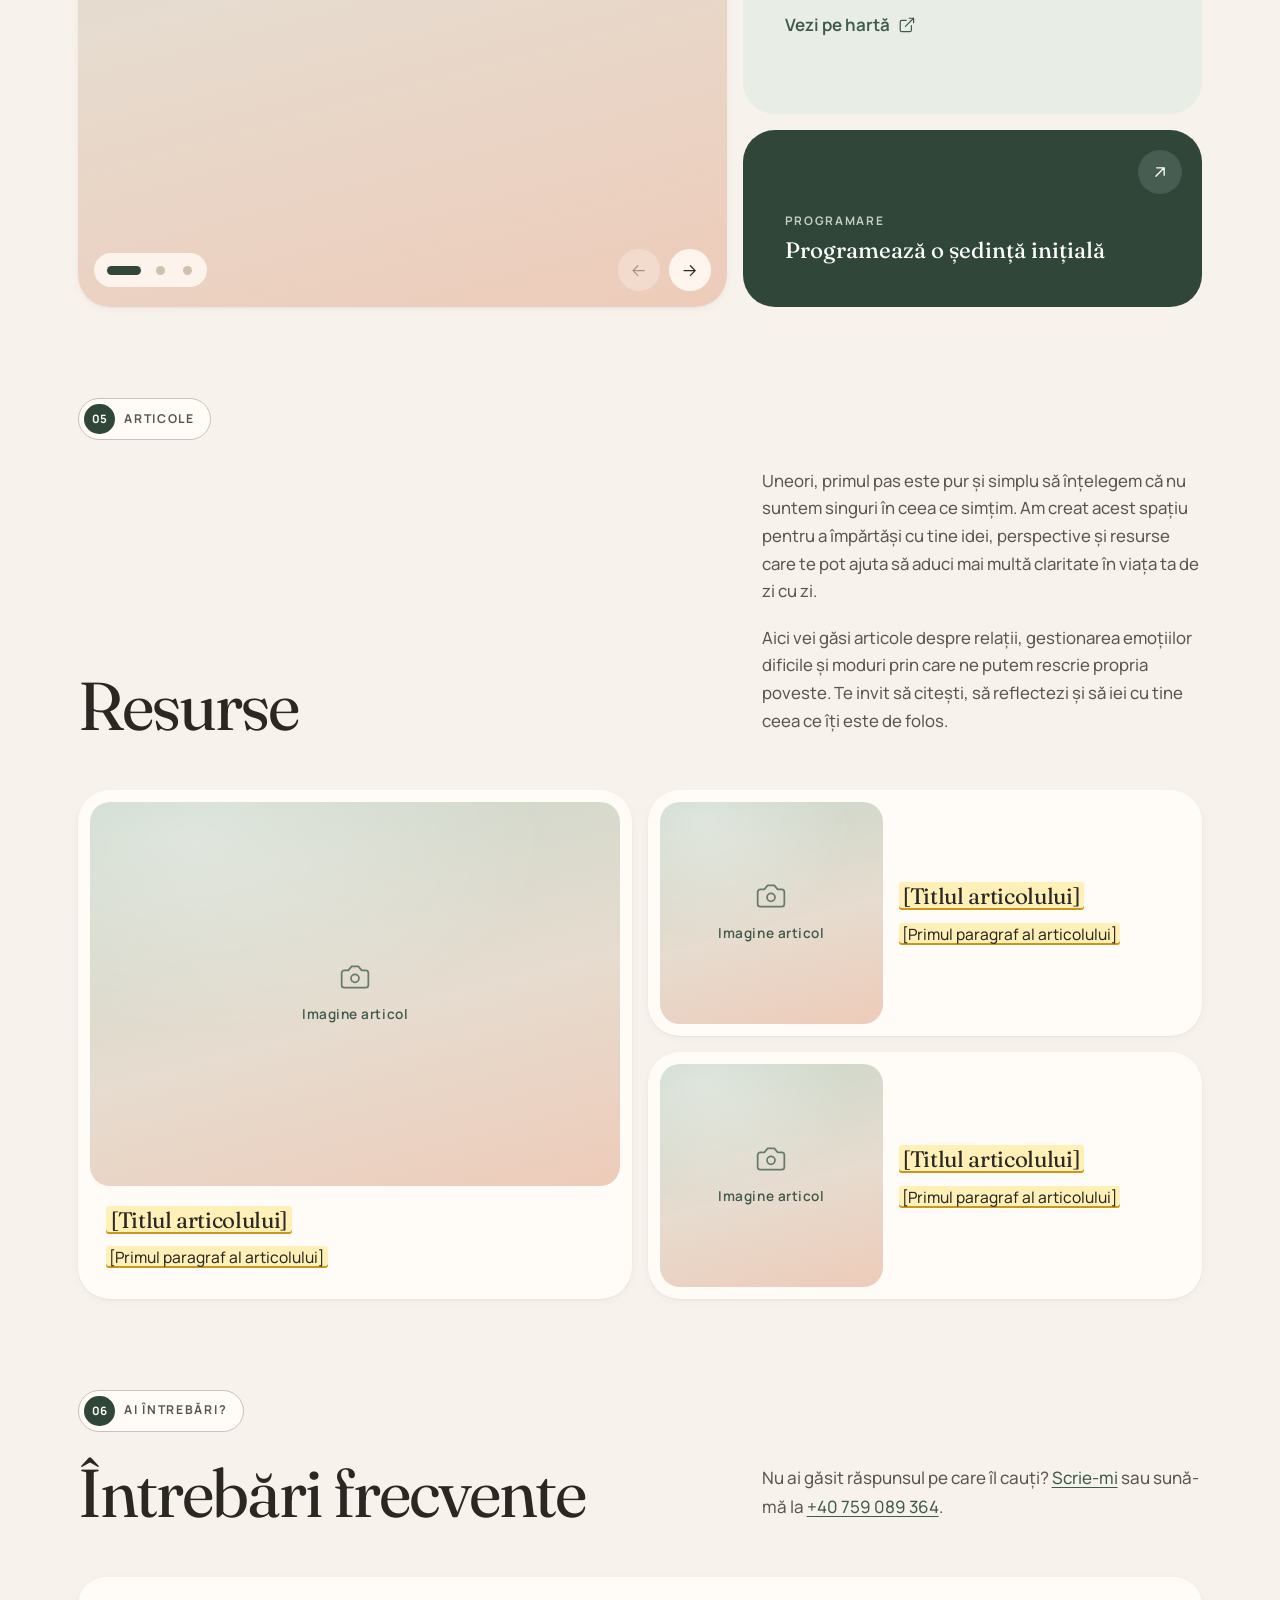
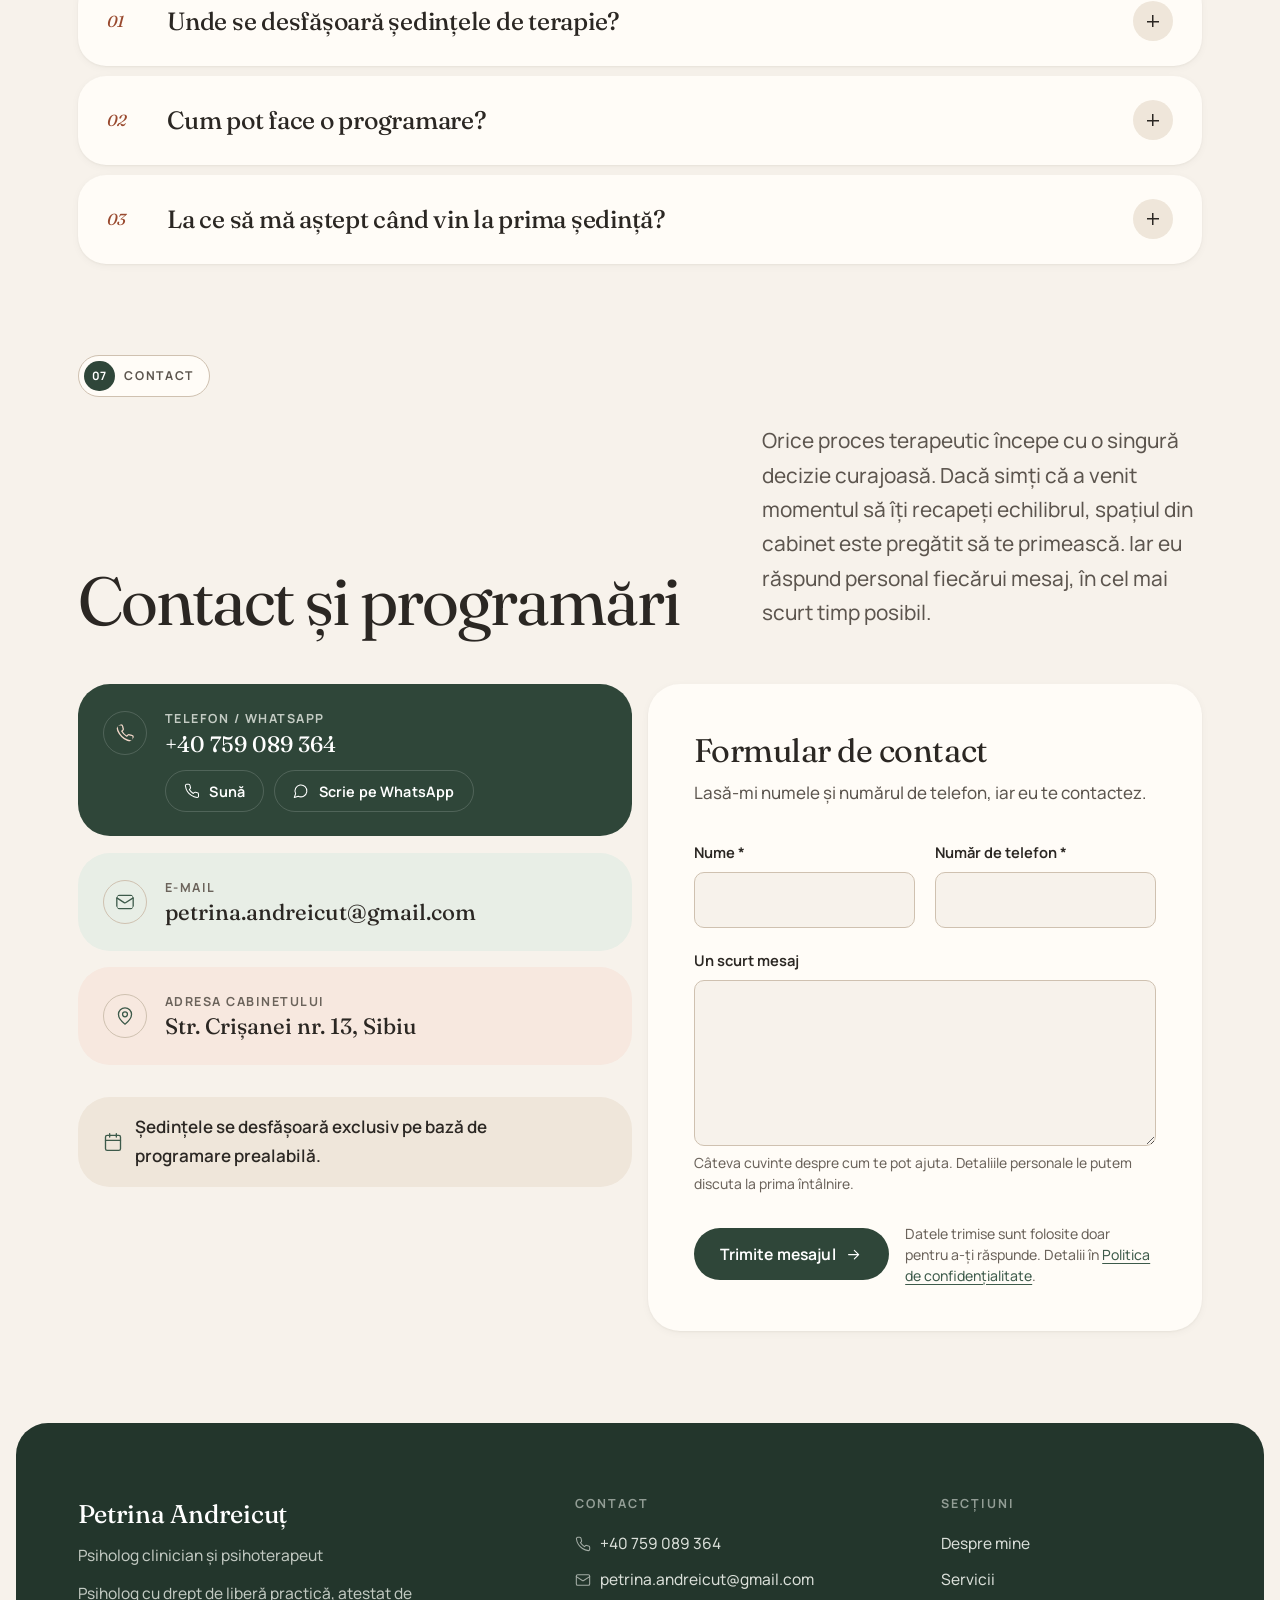
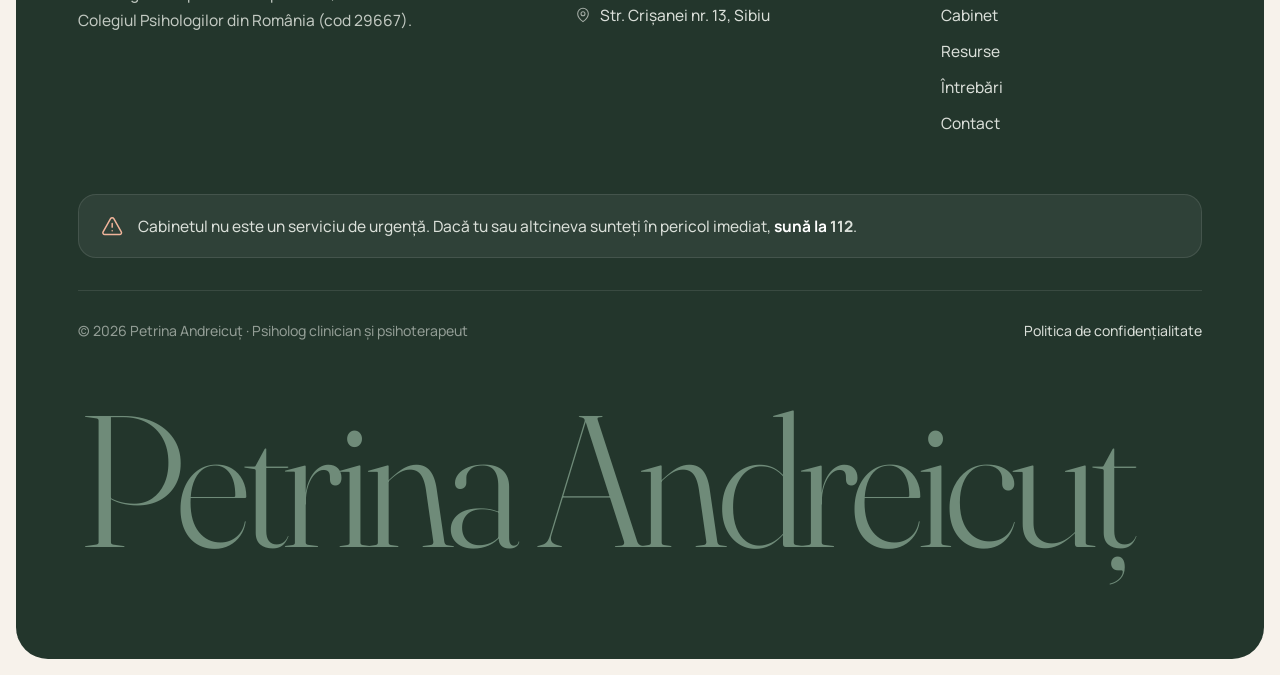
==== commit a7003560: "Show "Cabinet individual de psihologie" under the name in the header On all three pages, the line un" ====
--- a/index.html
+++ b/index.html
@@ -61,7 +61,7 @@
       <a class="brand" href="#acasa" aria-label="Petrina Andreicuț, psiholog – începutul paginii">
         <span class="brand-text">
           <span class="brand-name">Petrina Andreicuț</span>
-          <span class="brand-role">Psiholog · Psihoterapeut</span>
+          <span class="brand-role">Cabinet individual de psihologie</span>
         </span>
       </a>
       <nav class="site-nav" aria-label="Navigare principală">
--- a/assets/css/style.css
+++ b/assets/css/style.css
@@ -651,8 +651,13 @@
   html:not(.js) .nav-list { flex-wrap: wrap; }
 }
 
+/* Pe telefon textul de sub nume rămâne vizibil, dar mai compact */
 @media (max-width: 420px) {
-  .brand-role { display: none; }
+  .brand-role { font-size: 0.66rem; letter-spacing: 0.06em; }
+}
+@media (max-width: 350px) {
+  .brand-role { font-size: 0.6rem; letter-spacing: 0.03em; }
+  .header-inner { gap: 0.75rem; }
 }
 
 /* ---------- Fotografii (substituenți până la fotografiile reale) ---------- */
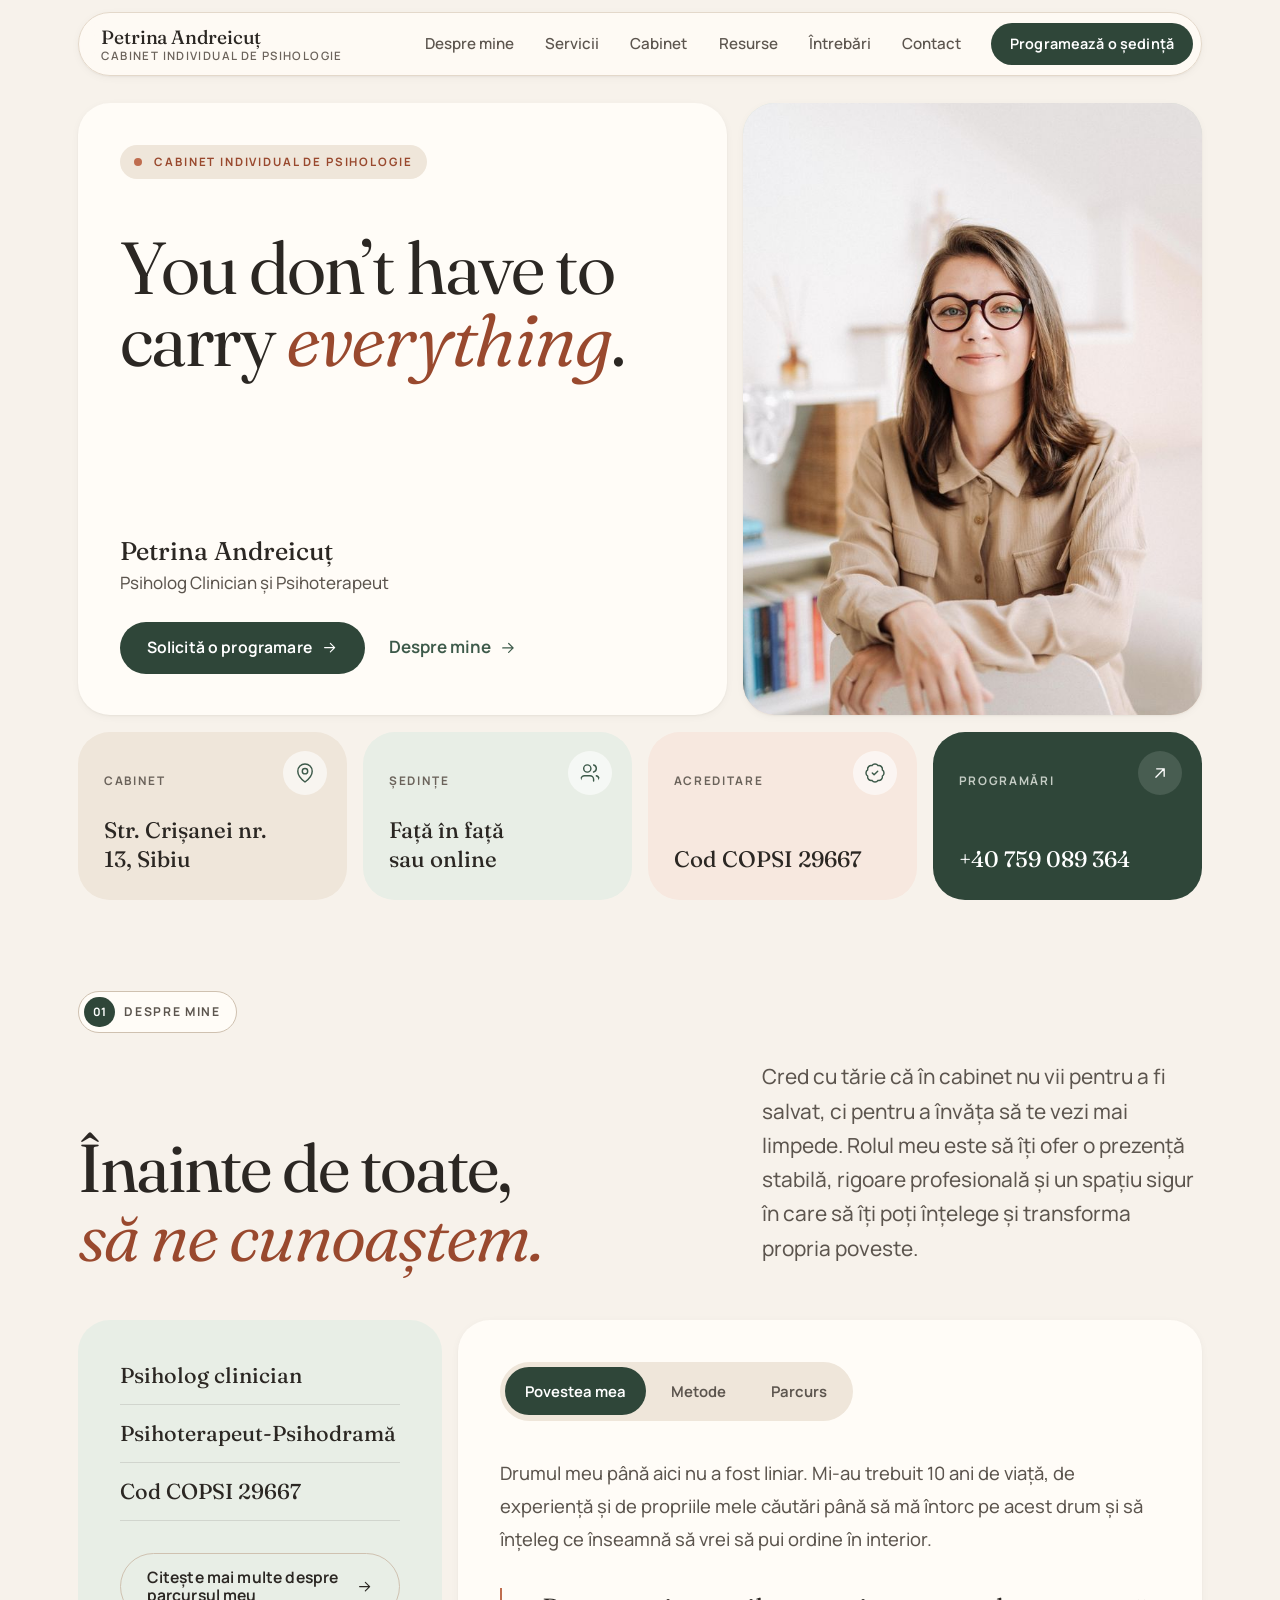
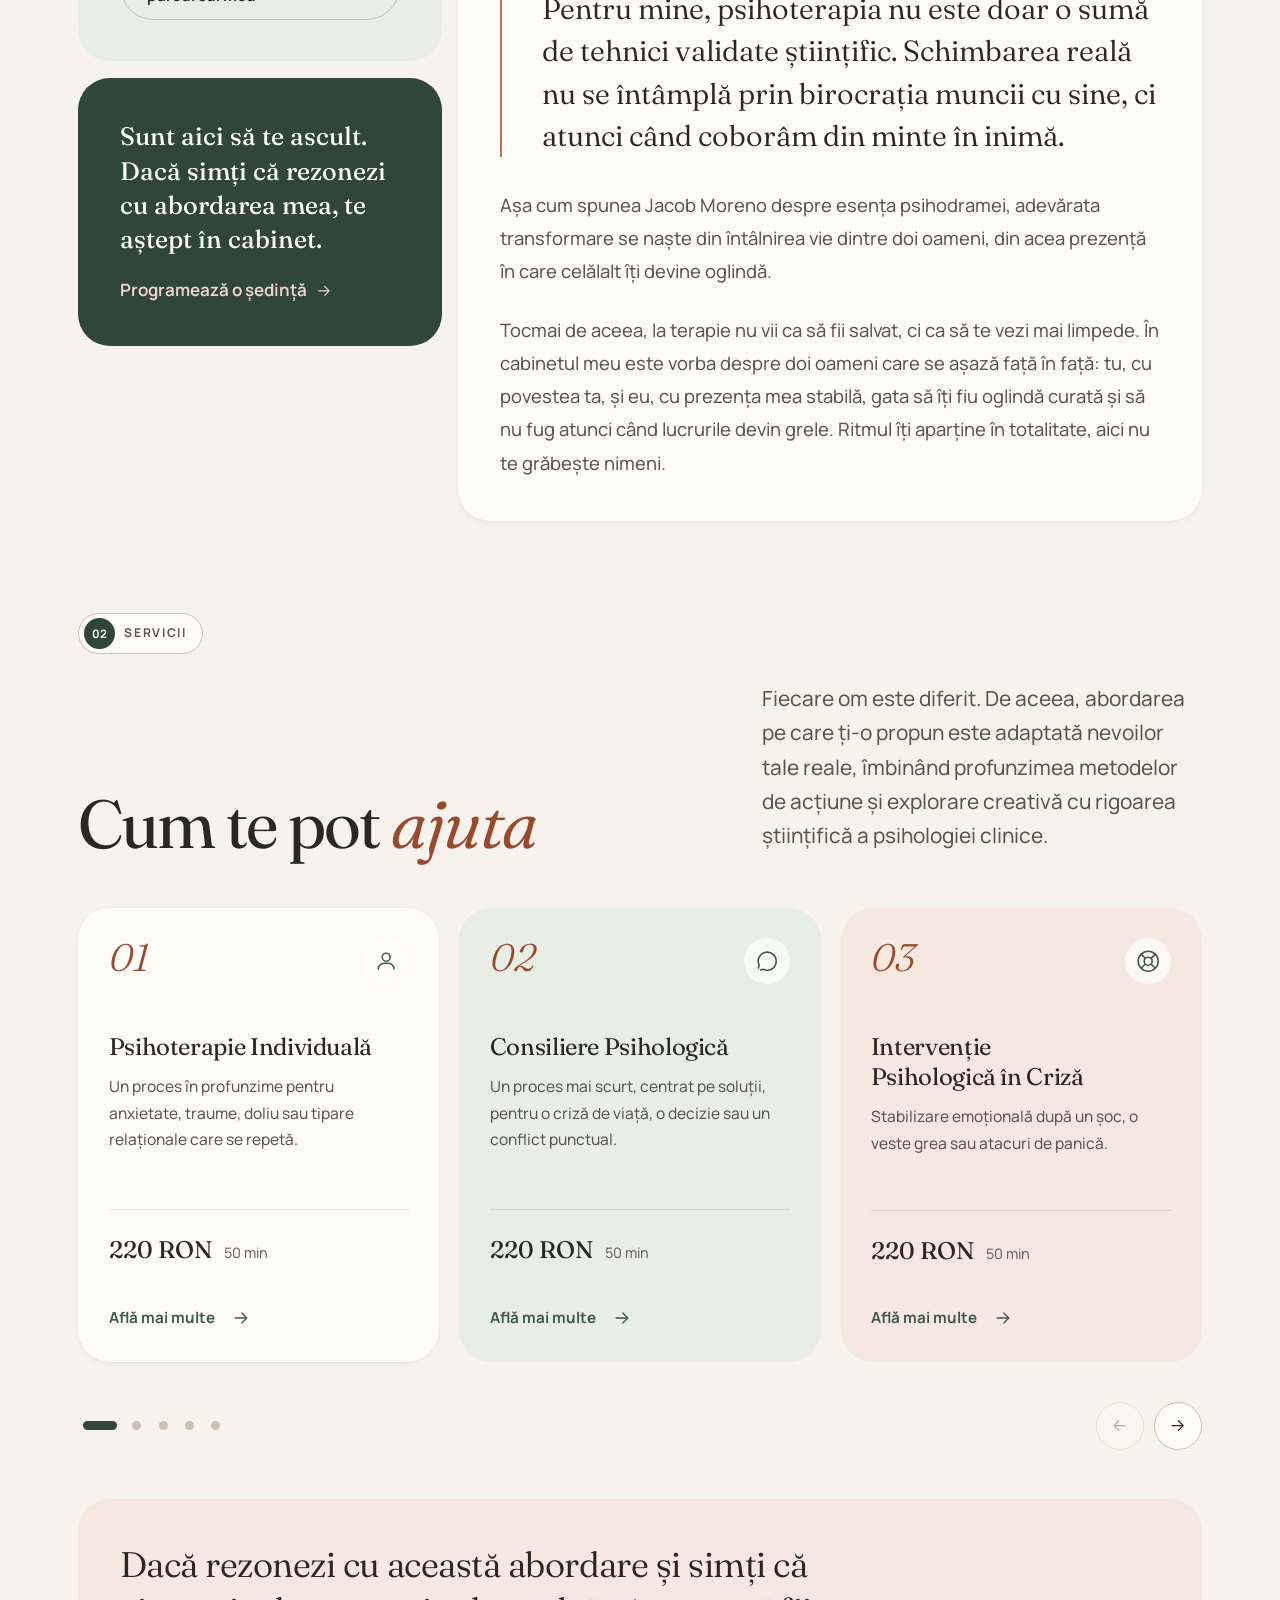
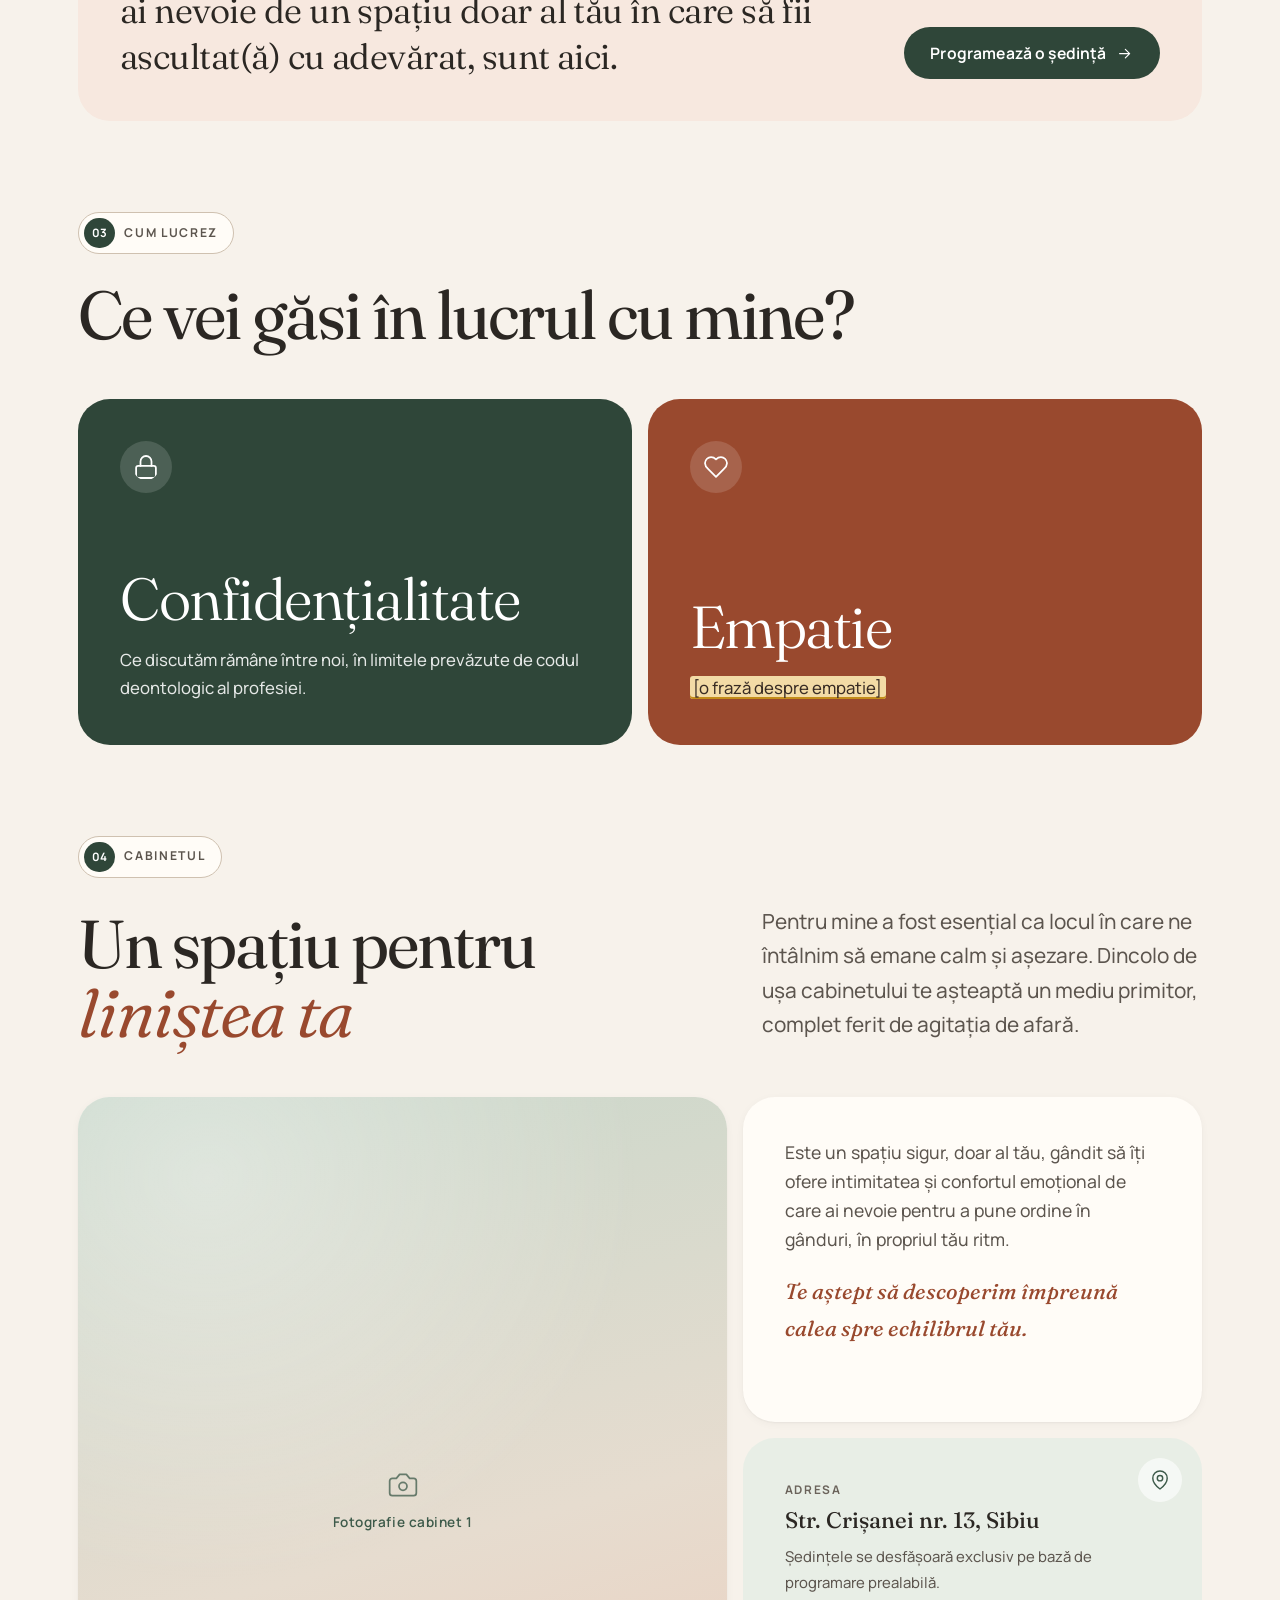
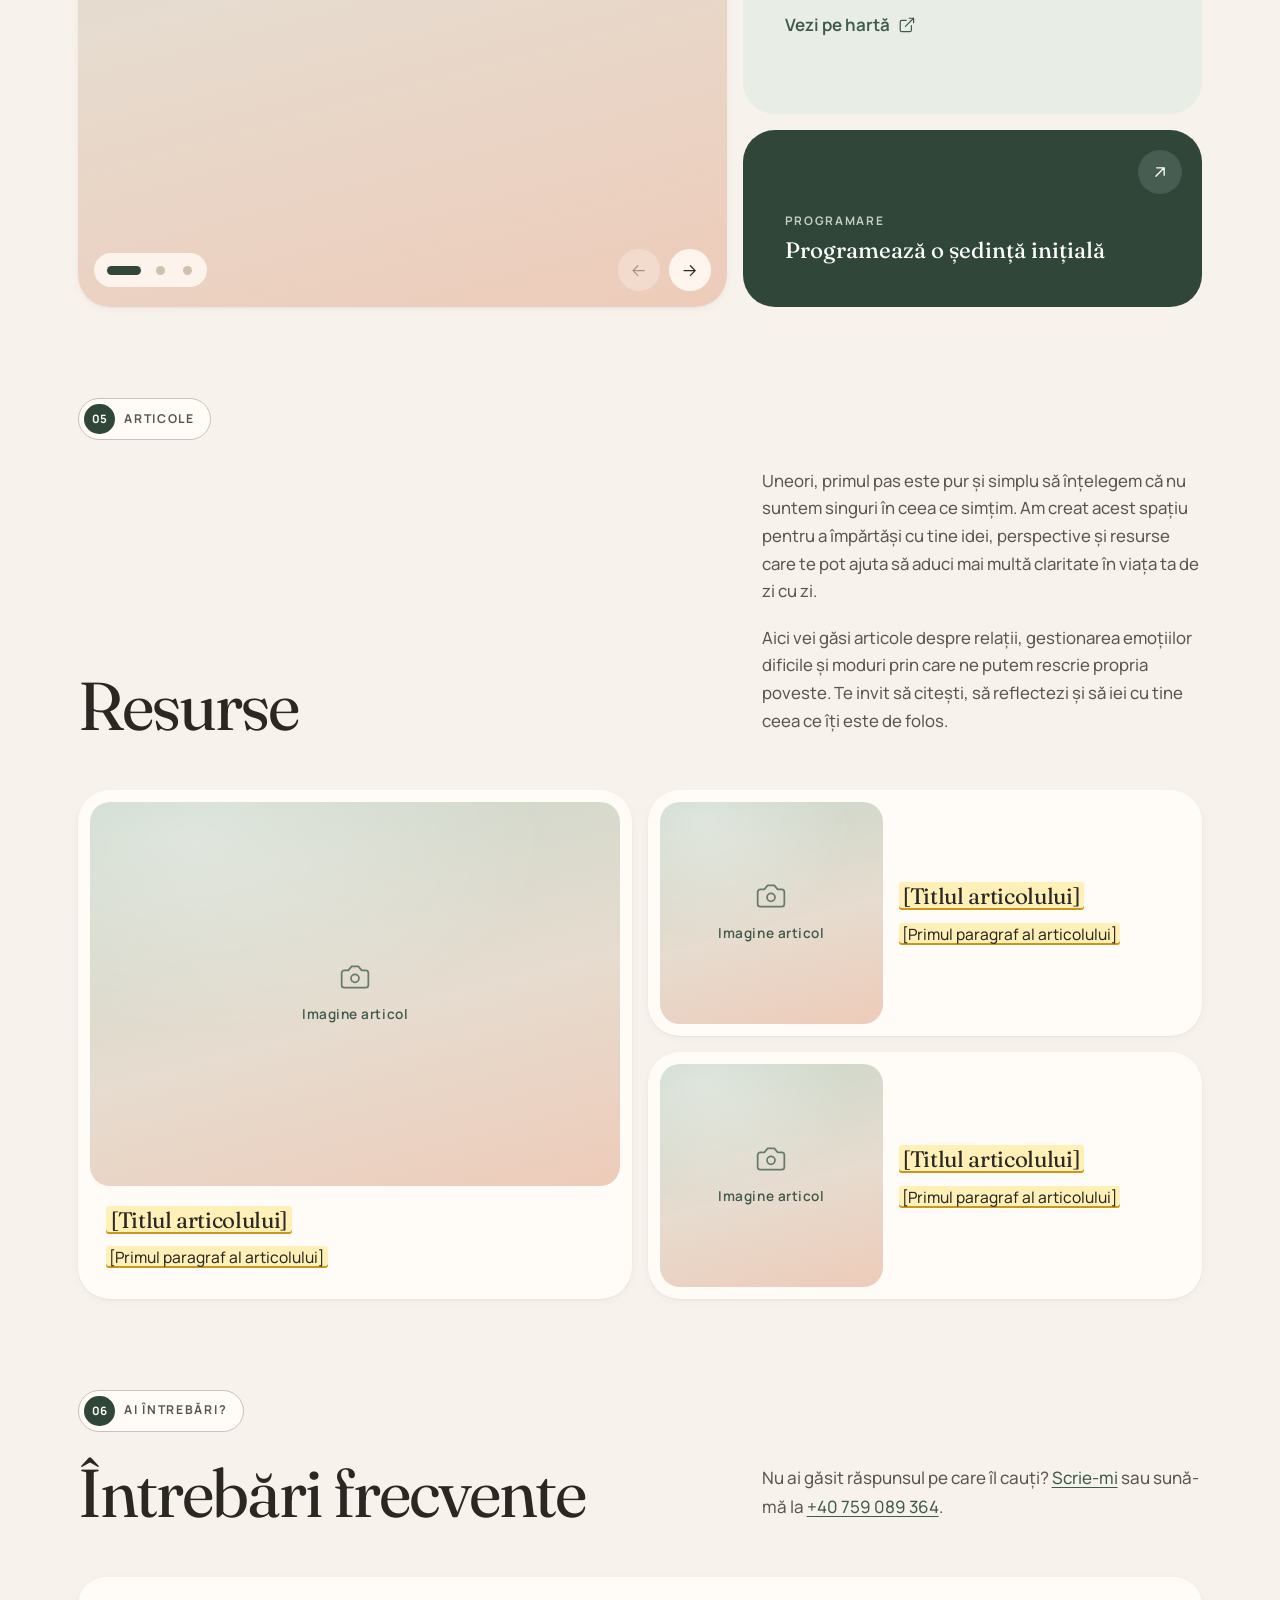
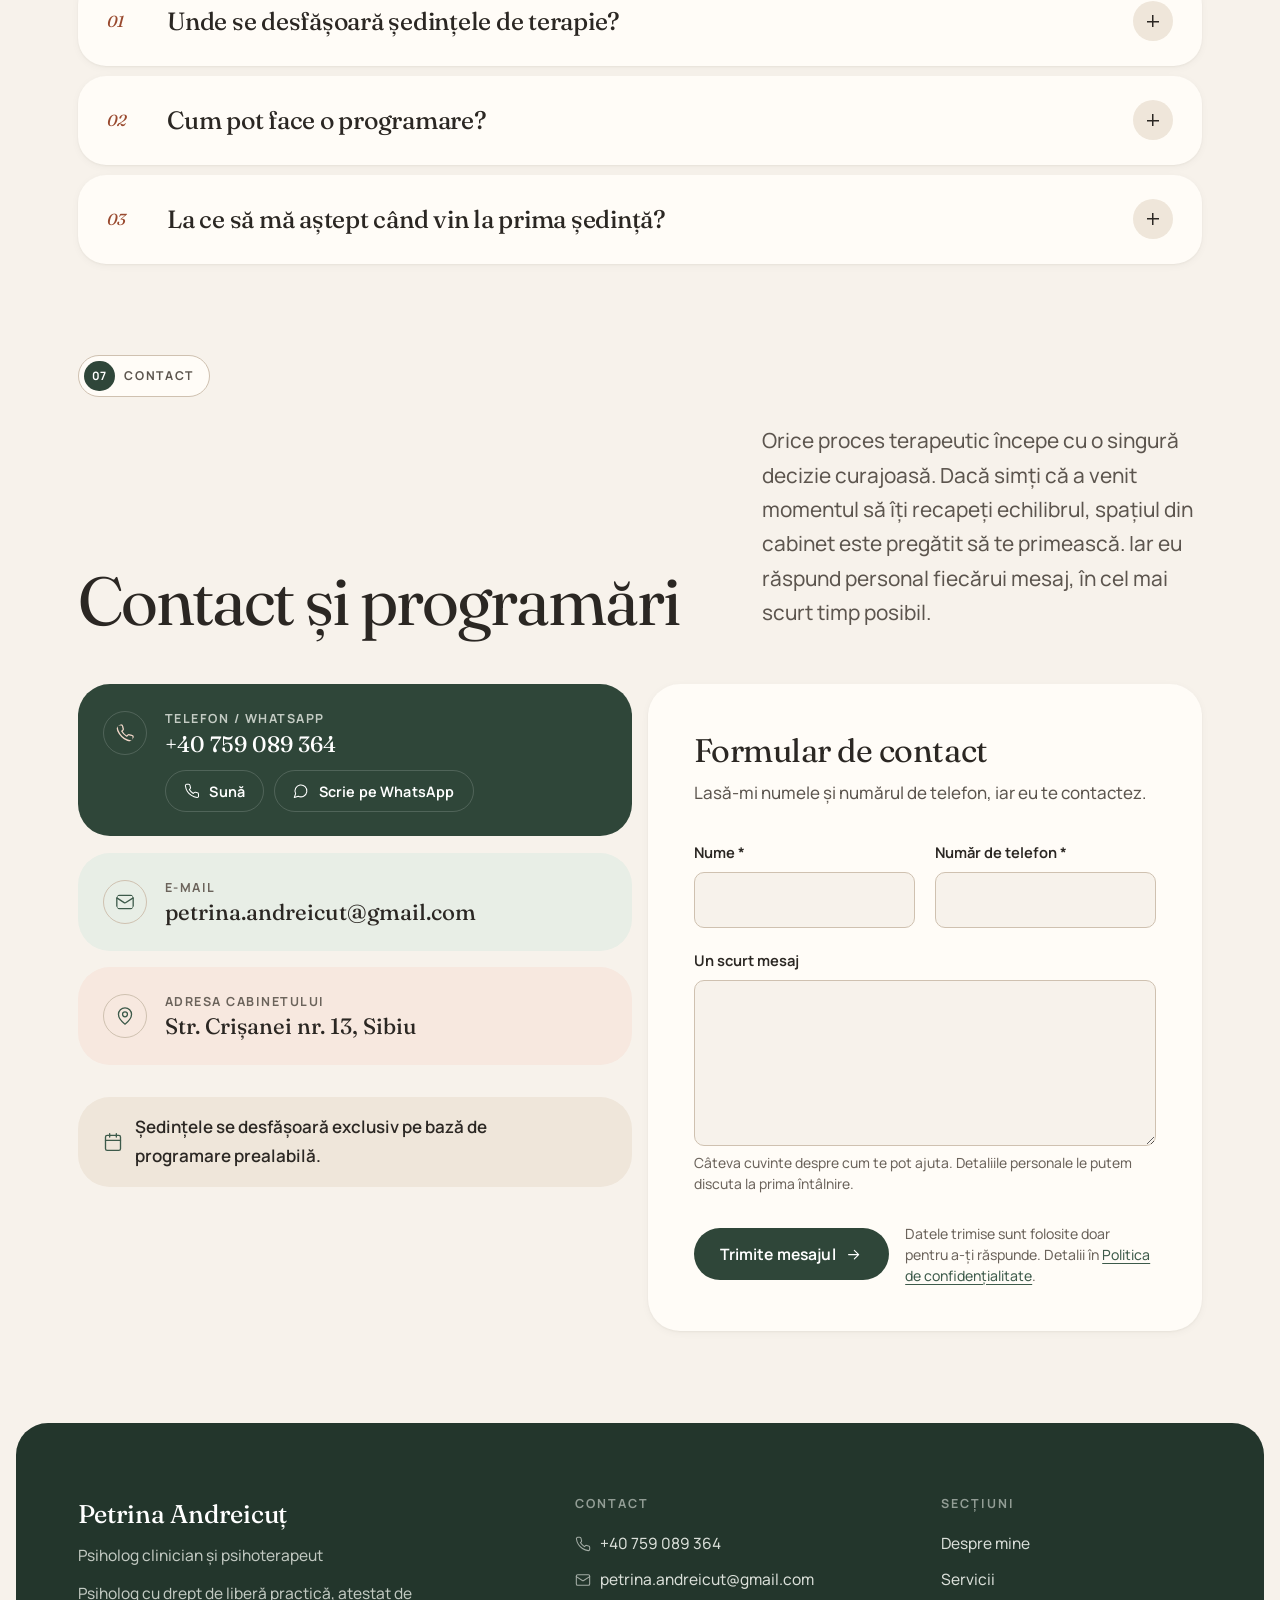
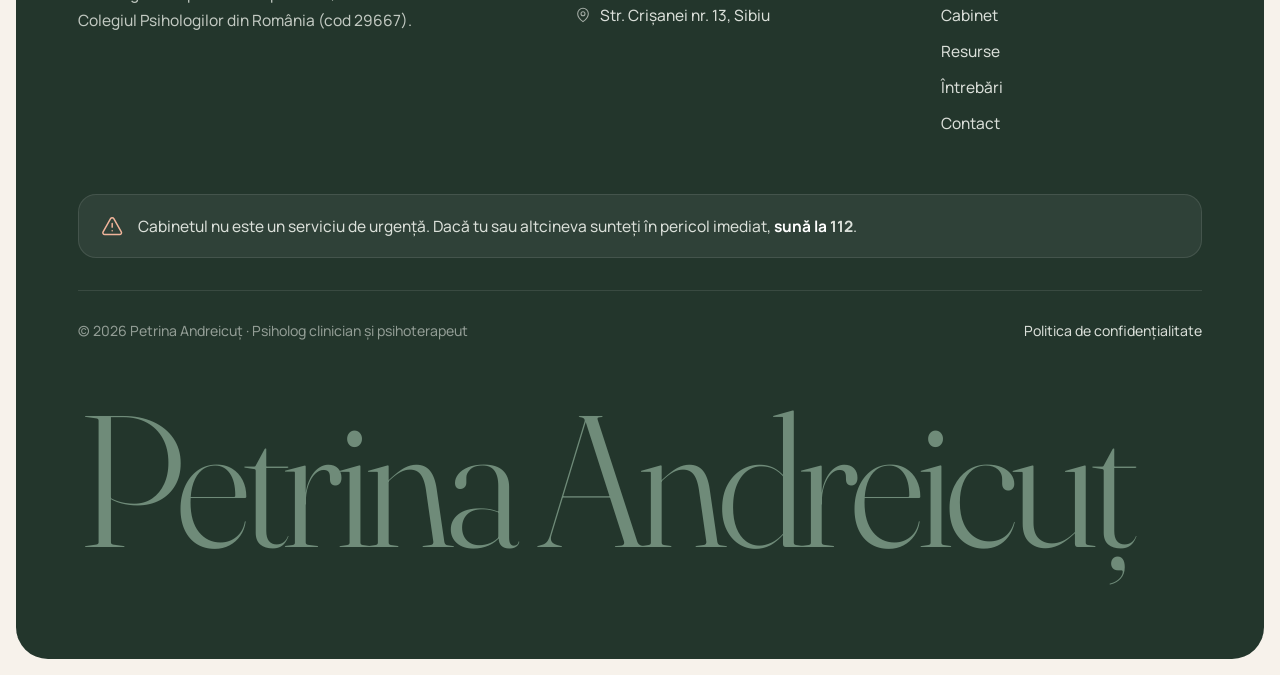
==== commit 8312f400: "Meniul deschide secțiunile într-o fereastră Co-Authored-By: Claude Opus 5.5 <noreply@anthropic.com> " ====
--- a/index.html
+++ b/index.html
@@ -749,6 +749,11 @@
     </section>
   </main>
 
+  <dialog class="modal modal--section" id="dlg-sectiune" aria-label="Secțiune">
+    <form method="dialog" class="modal-section-close"><button class="modal-close" type="submit" aria-label="Închide"><svg class="icon" viewBox="0 0 24 24" aria-hidden="true" focusable="false"><path d="M18 6 6 18M6 6l12 12"/></svg></button></form>
+    <div class="modal-body" data-section-slot></div>
+  </dialog>
+
   <nav class="side-dots" aria-label="Secțiunile paginii">
     <ol>
       <li><a href="#acasa"><span class="label">Acasă</span><span class="visually-hidden">Acasă</span></a></li>
--- a/assets/css/style.css
+++ b/assets/css/style.css
@@ -1385,10 +1385,27 @@
 }
 html:not(.js) .modal-close { display: none; }
 
+/* Secțiune deschisă din meniu într-o fereastră */
+.modal--section {
+  width: min(1240px, calc(100vw - 2rem));
+  max-height: 92dvh;
+  background: var(--bg);
+}
+.modal--section .modal-body { padding: 0; }
+.modal--section .section { padding-block: clamp(3.5rem, 2.5rem + 3vw, 5rem) clamp(2rem, 1.5rem + 2vw, 3.5rem); }
+.modal-section-close {
+  position: absolute;
+  top: 0.9rem;
+  right: 0.9rem;
+  z-index: 2;
+}
+html:not(.js) .modal--section { display: none; }
+
 @media (max-width: 700px) {
   .service-body { grid-template-columns: minmax(0, 1fr); }
   .modal { width: calc(100vw - 1rem); max-height: 92dvh; }
   .modal-head > .icon { display: none; }
+  .modal--section { width: 100vw; max-height: 100dvh; height: 100dvh; border-radius: 0; }
 }
 
 /* ---------- Despre mine ---------- */
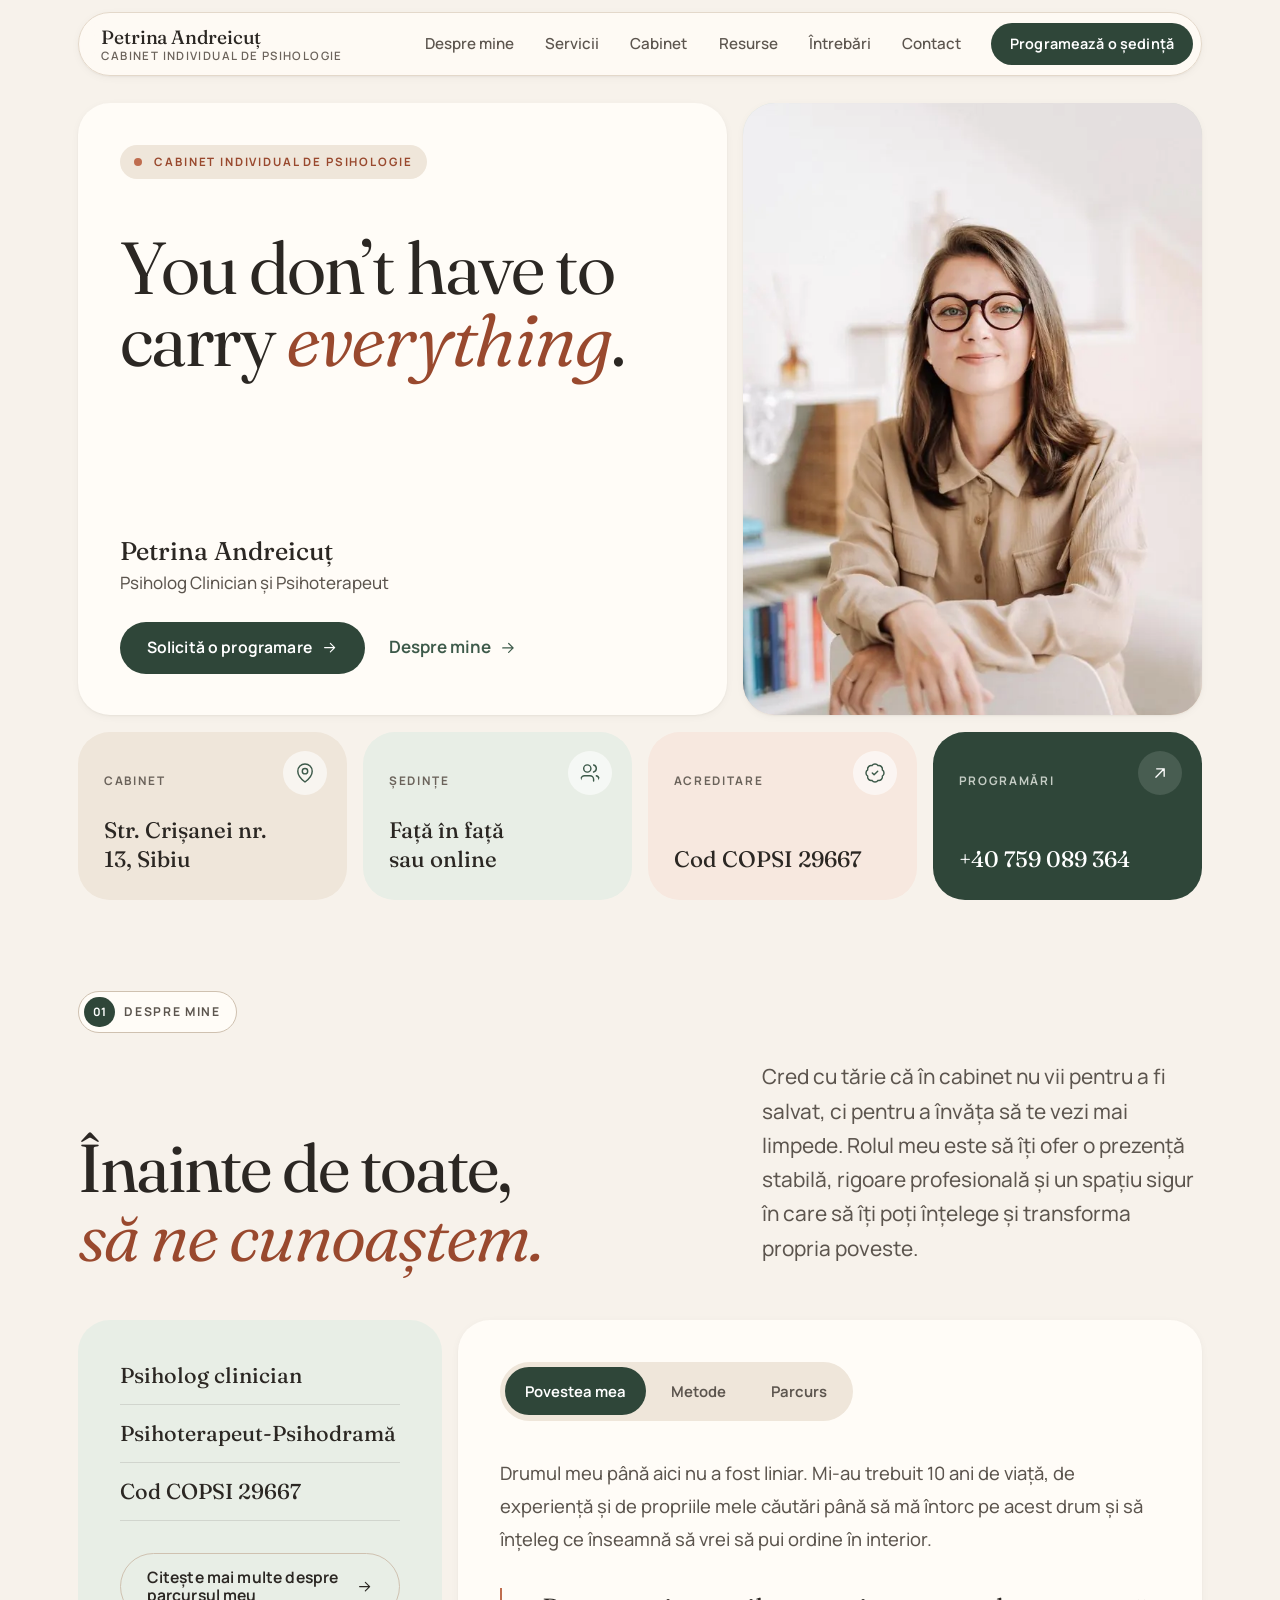
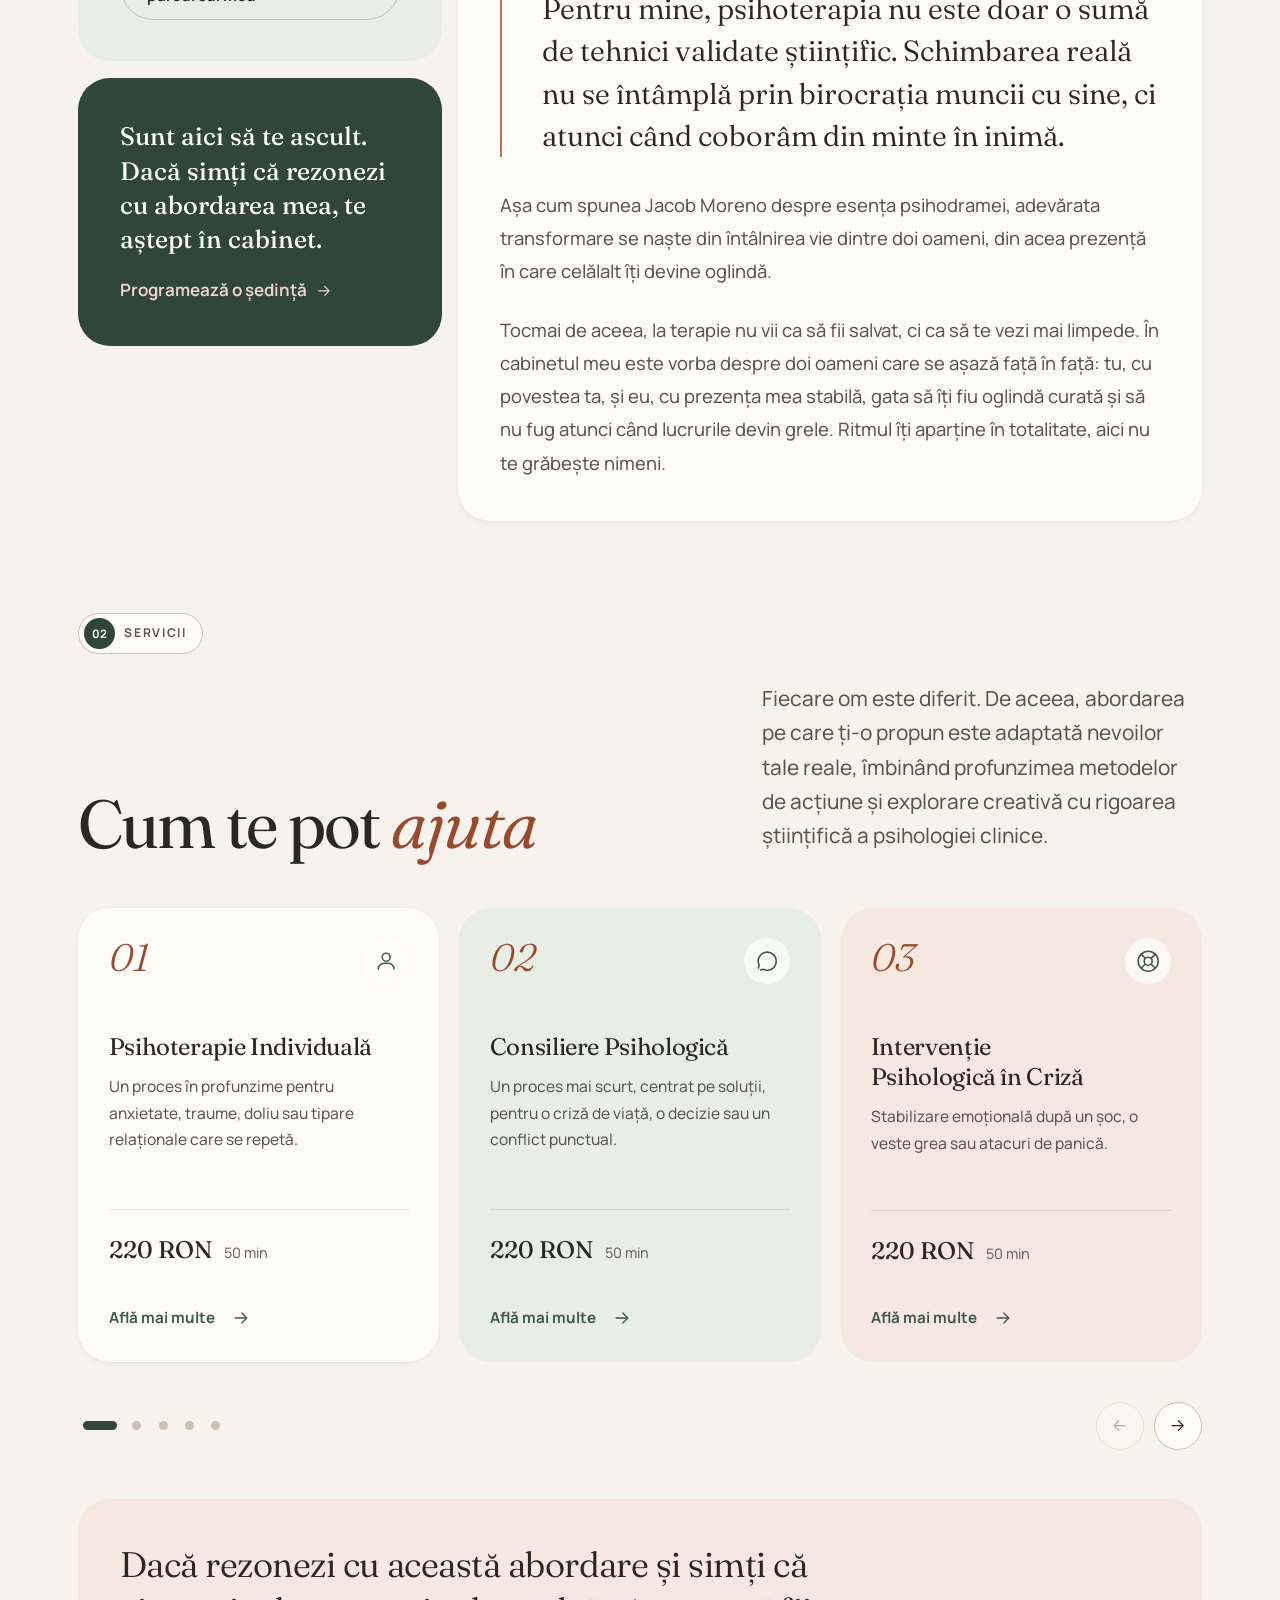
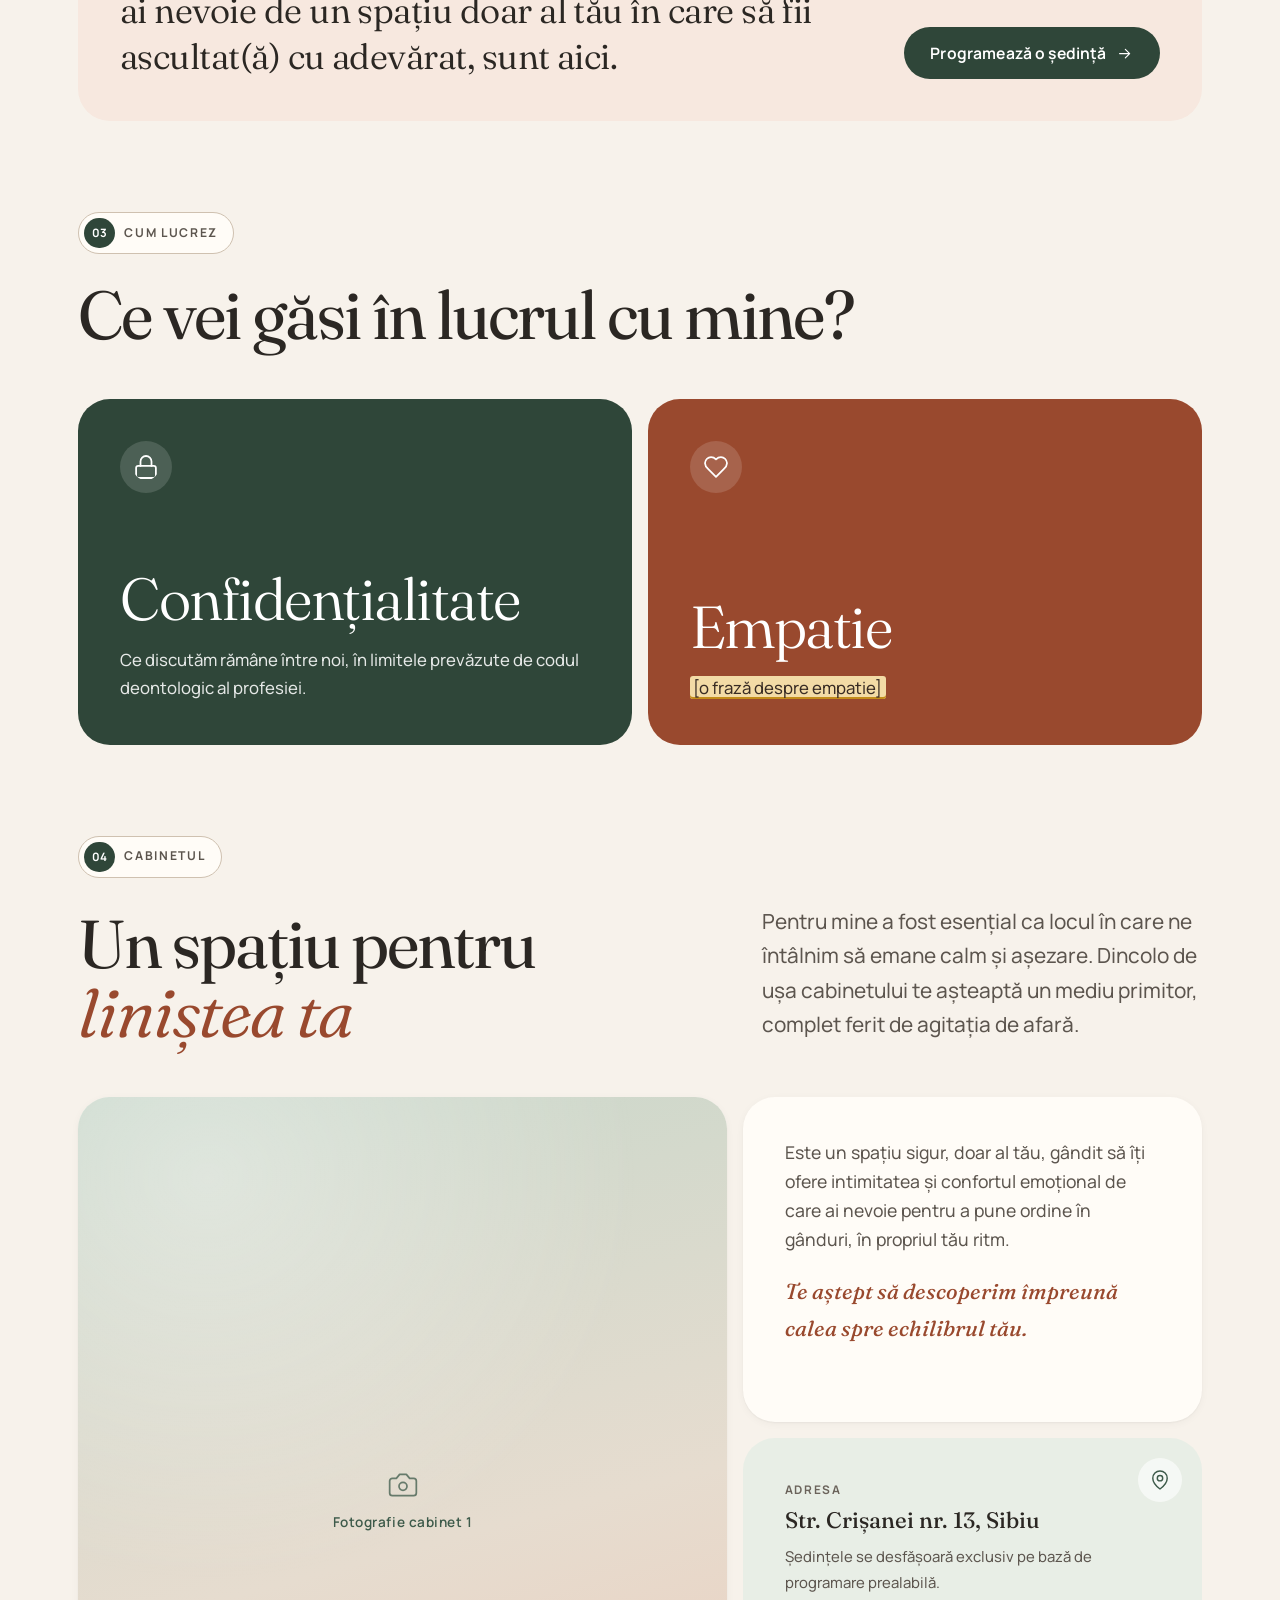
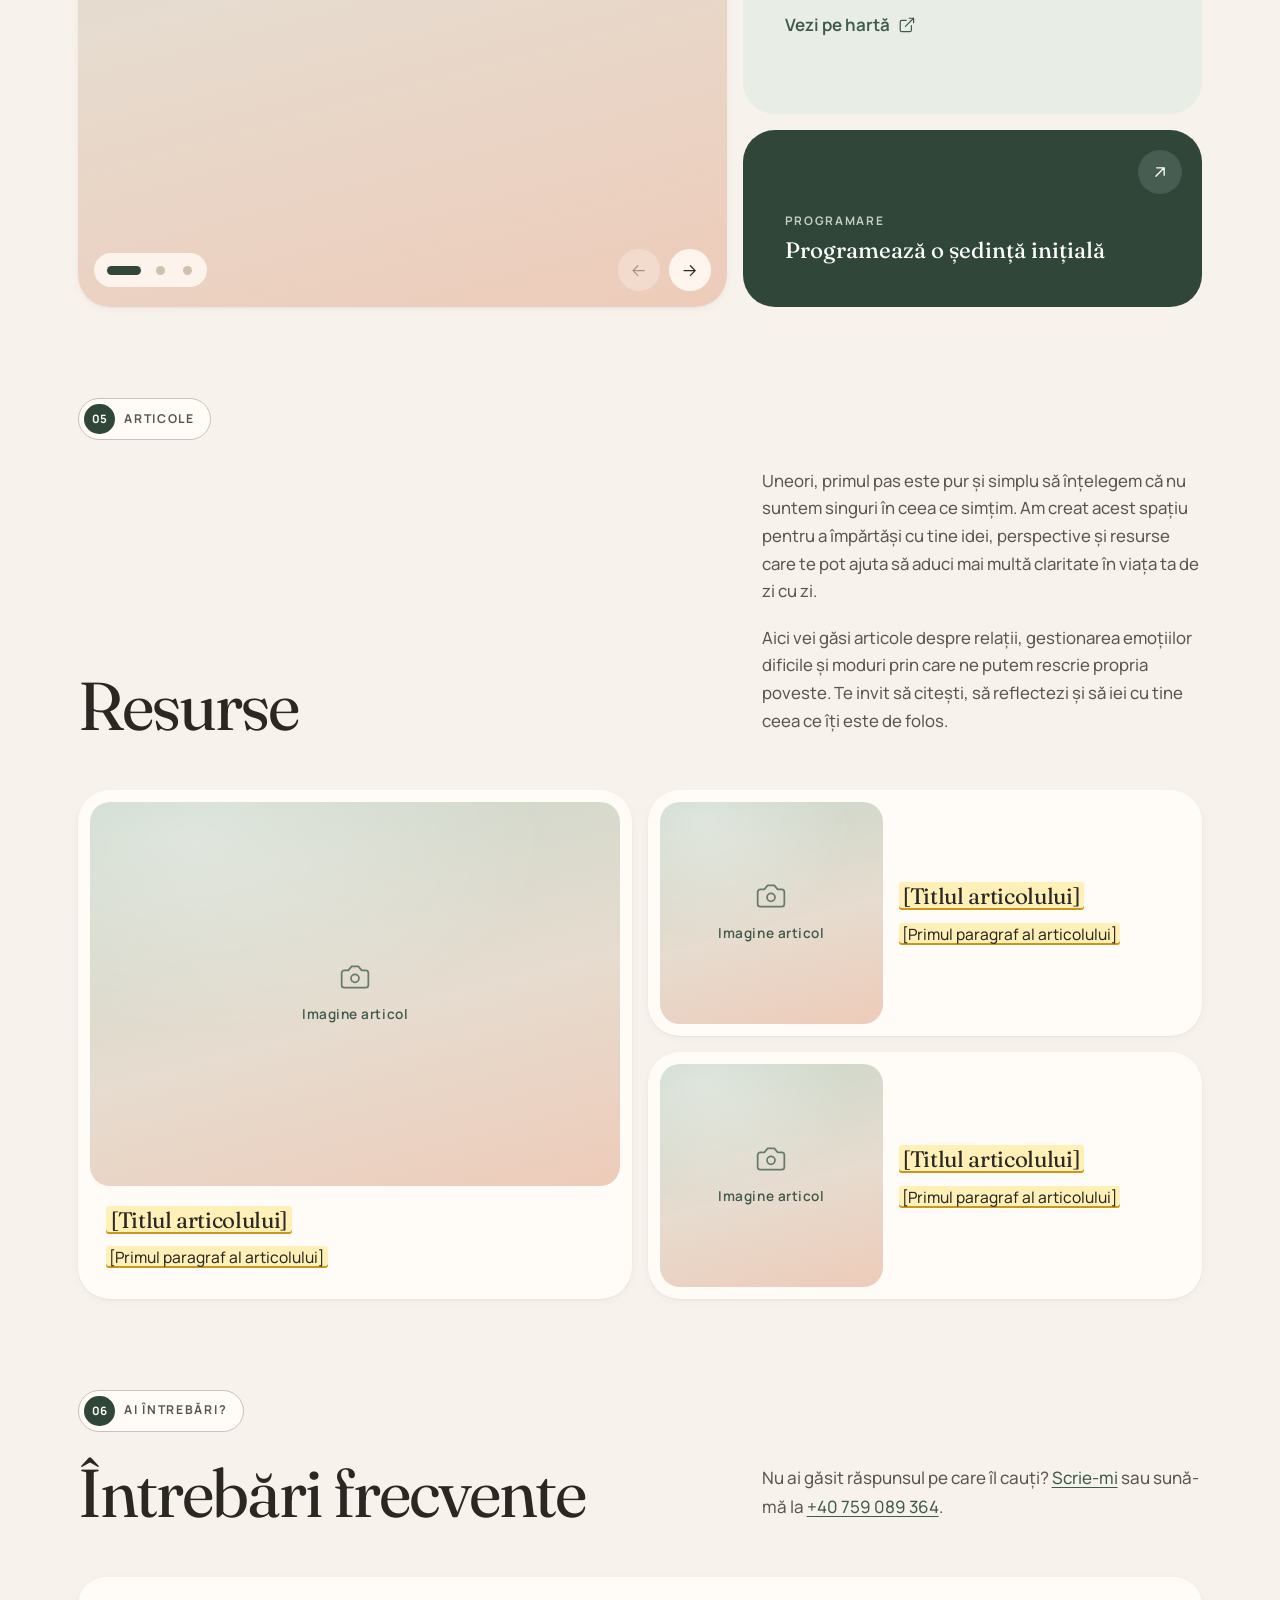
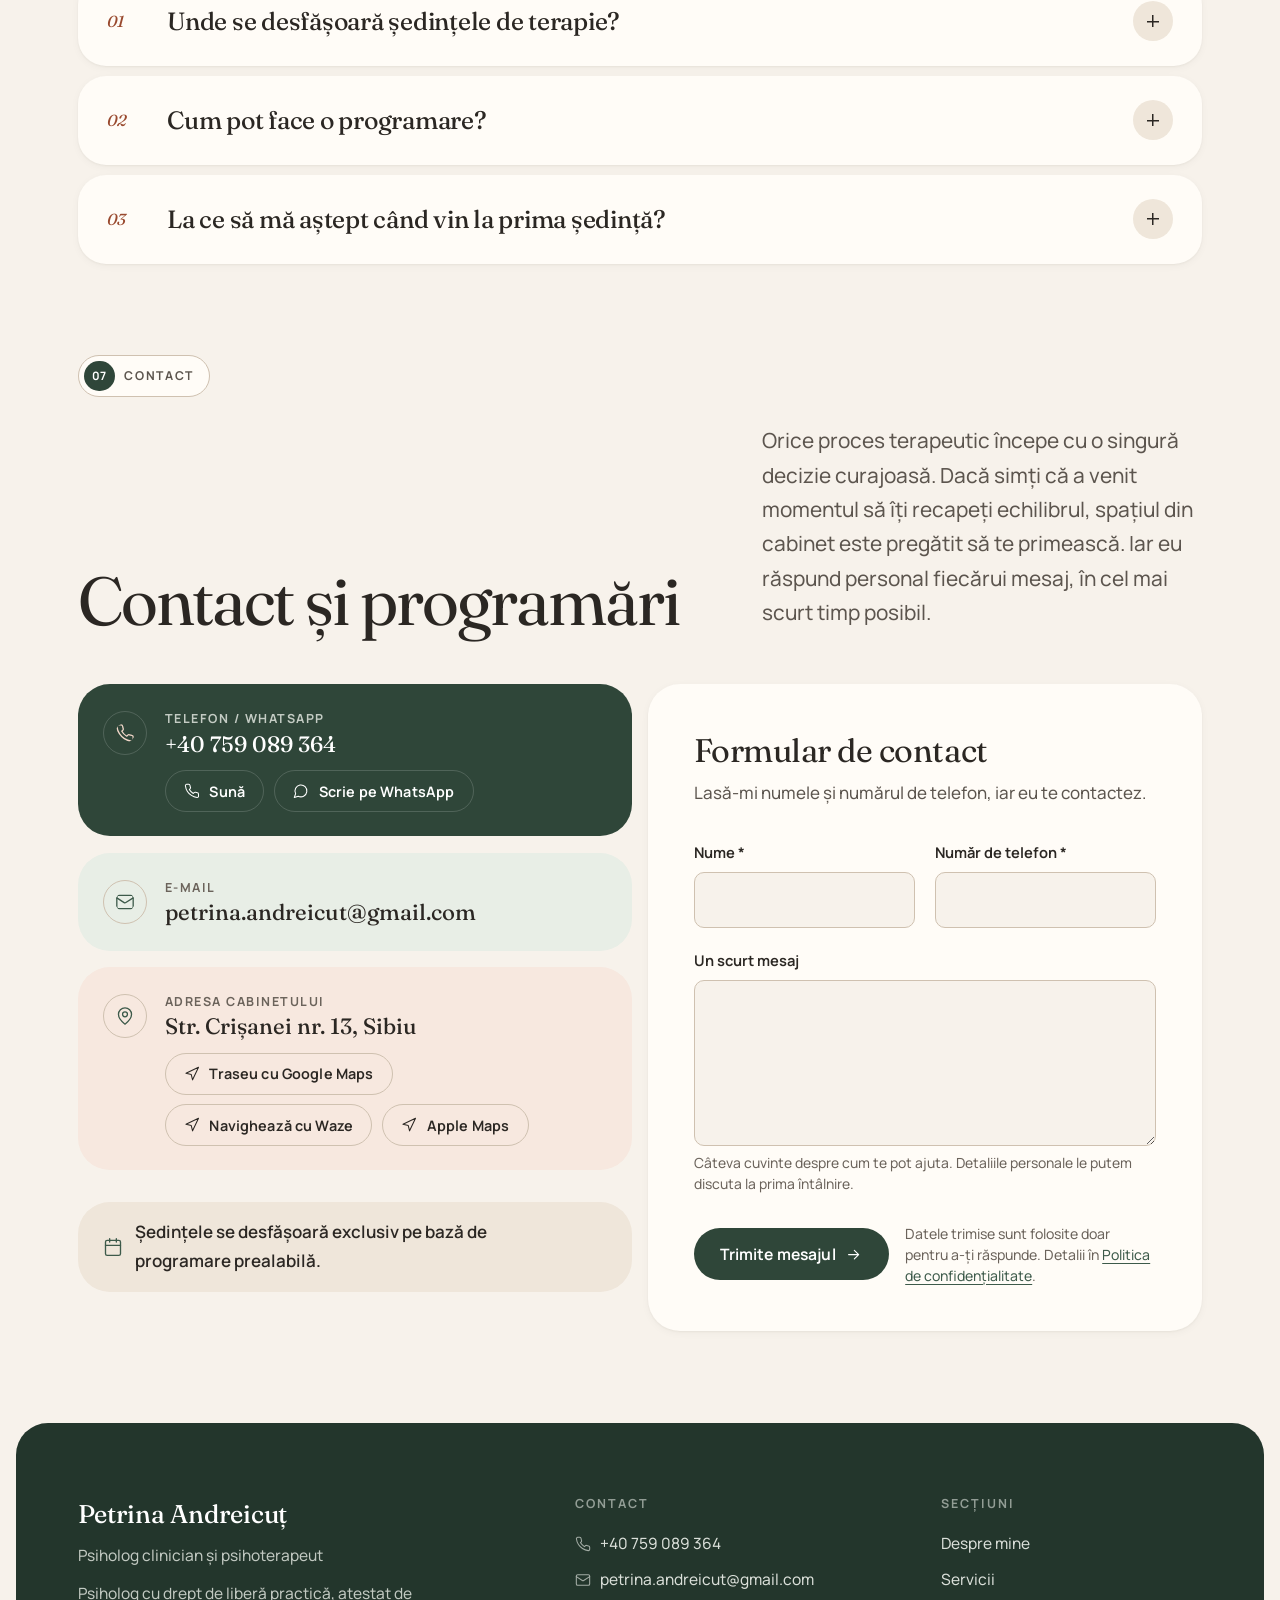
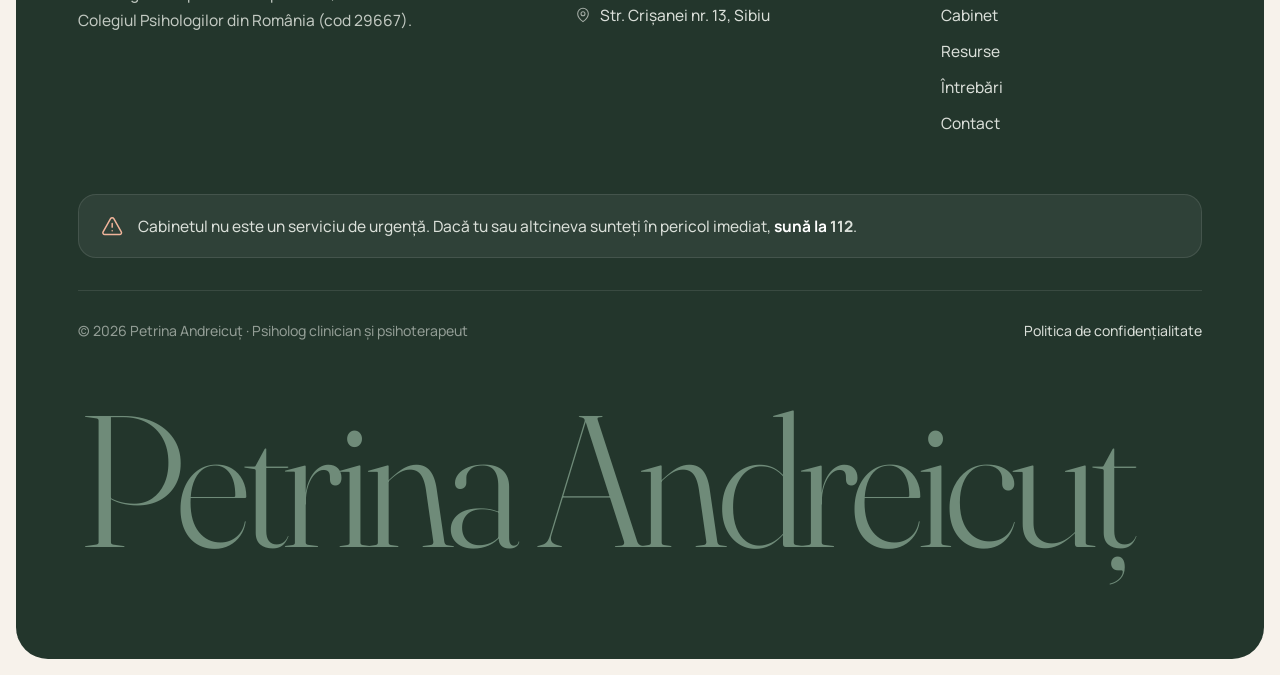
==== commit 961dd2db: "Accesibilitate, SEO și pregătire pentru asistenți AI; traseu până la cabinet - Linkul cu numele din " ====
--- a/index.html
+++ b/index.html
@@ -11,45 +11,176 @@
   <meta property="og:site_name" content="Petrina Andreicuț · Psiholog clinician și psihoterapeut">
   <meta property="og:title" content="Psiholog și Psihoterapeut Sibiu | Petrina Andreicuț">
   <meta property="og:description" content="Cabinet individual de psihologie în Sibiu. Petrina Andreicuț, psiholog clinician și psihoterapeut: psihoterapie individuală și de grup, consiliere, intervenție în criză, desen oniric, evaluare psihologică.">
+  <link rel="canonical" href="https://mihaiandreicut.github.io/petrina/">
+  <meta property="og:url" content="https://mihaiandreicut.github.io/petrina/">
+  <meta property="og:image" content="https://mihaiandreicut.github.io/petrina/assets/img/og-image.jpg">
+  <meta property="og:image:width" content="1200">
+  <meta property="og:image:height" content="630">
+  <meta property="og:image:alt" content="Petrina Andreicuț, psiholog clinician și psihoterapeut, Sibiu">
+  <meta name="twitter:card" content="summary_large_image">
   <link rel="icon" href="assets/img/favicon.svg" type="image/svg+xml">
+  <link rel="apple-touch-icon" href="assets/img/apple-touch-icon.png">
   <link rel="preload" href="assets/fonts/fraunces-latin-standard-normal.woff2" as="font" type="font/woff2" crossorigin>
   <link rel="preload" href="assets/fonts/manrope-latin-wght-normal.woff2" as="font" type="font/woff2" crossorigin>
+  <link rel="preload" as="image" type="image/webp" imagesrcset="assets/img/petrina-640.webp 640w, assets/img/petrina.webp 1000w" imagesizes="(max-width: 640px) 92vw, (max-width: 960px) 56vw, 460px" fetchpriority="high">
   <link rel="stylesheet" href="assets/css/style.css">
   <script>document.documentElement.classList.add("js");setTimeout(function(){if(!window.siteReady)document.documentElement.classList.remove("js")},2500);</script>
   <script src="assets/js/main.js" defer></script>
   <script type="application/ld+json">
   {
     "@context": "https://schema.org",
-    "@type": "MedicalBusiness",
-    "name": "Petrina Andreicuț – Cabinet Individual de Psihologie",
-    "description": "Psiholog clinician și psihoterapeut în psihodramă. Psihoterapie individuală și de grup, consiliere psihologică, intervenție în criză, desen oniric și evaluare psihologică clinică, în Sibiu și online.",
-    "telephone": "+40759089364",
-    "email": "petrina.andreicut@gmail.com",
-    "priceRange": "150–500 RON",
-    "currenciesAccepted": "RON",
-    "address": {
-      "@type": "PostalAddress",
-      "streetAddress": "Str. Crișanei nr. 13",
-      "addressLocality": "Sibiu",
-      "addressRegion": "Sibiu",
-      "addressCountry": "RO"
-    },
-    "areaServed": "Sibiu",
-    "founder": {
-      "@type": "Person",
-      "name": "Petrina Andreicuț",
-      "jobTitle": "Psiholog clinician și psihoterapeut",
-      "memberOf": [
-        {
-          "@type": "Organization",
-          "name": "Colegiul Psihologilor din România"
+    "@graph": [
+      {
+        "@type": "MedicalBusiness",
+        "name": "Petrina Andreicuț – Cabinet Individual de Psihologie",
+        "description": "Psiholog clinician și psihoterapeut în psihodramă. Psihoterapie individuală și de grup, consiliere psihologică, intervenție în criză, desen oniric și evaluare psihologică clinică, în Sibiu și online.",
+        "telephone": "+40759089364",
+        "email": "petrina.andreicut@gmail.com",
+        "priceRange": "150–500 RON",
+        "currenciesAccepted": "RON",
+        "address": {
+          "@type": "PostalAddress",
+          "streetAddress": "Str. Crișanei nr. 13",
+          "addressLocality": "Sibiu",
+          "addressRegion": "Sibiu",
+          "addressCountry": "RO"
         },
-        {
-          "@type": "Organization",
-          "name": "Asociația de Formare și Cercetare în Psihodramă și Psihoterapii de Grup"
+        "areaServed": "Sibiu",
+        "founder": {
+          "@type": "Person",
+          "name": "Petrina Andreicuț",
+          "jobTitle": "Psiholog clinician și psihoterapeut",
+          "memberOf": [
+            {
+              "@type": "Organization",
+              "name": "Colegiul Psihologilor din România"
+            },
+            {
+              "@type": "Organization",
+              "name": "Asociația de Formare și Cercetare în Psihodramă și Psihoterapii de Grup"
+            }
+          ],
+          "image": "https://mihaiandreicut.github.io/petrina/assets/img/petrina.jpg"
+        },
+        "@id": "https://mihaiandreicut.github.io/petrina/#cabinet",
+        "url": "https://mihaiandreicut.github.io/petrina/",
+        "image": "https://mihaiandreicut.github.io/petrina/assets/img/petrina.jpg",
+        "hasOfferCatalog": {
+          "@type": "OfferCatalog",
+          "name": "Servicii",
+          "itemListElement": [
+            {
+              "@type": "Offer",
+              "price": "220",
+              "priceCurrency": "RON",
+              "description": "50 min",
+              "itemOffered": {
+                "@type": "Service",
+                "name": "Psihoterapie Individuală"
+              }
+            },
+            {
+              "@type": "Offer",
+              "price": "220",
+              "priceCurrency": "RON",
+              "description": "50 min",
+              "itemOffered": {
+                "@type": "Service",
+                "name": "Consiliere Psihologică"
+              }
+            },
+            {
+              "@type": "Offer",
+              "price": "220",
+              "priceCurrency": "RON",
+              "description": "50 min",
+              "itemOffered": {
+                "@type": "Service",
+                "name": "Intervenție Psihologică în Criză"
+              }
+            },
+            {
+              "@type": "Offer",
+              "price": "220",
+              "priceCurrency": "RON",
+              "description": "50 min",
+              "itemOffered": {
+                "@type": "Service",
+                "name": "Desen Oniric și Explorare Creativă"
+              }
+            },
+            {
+              "@type": "Offer",
+              "price": "500",
+              "priceCurrency": "RON",
+              "description": "60–120 min",
+              "itemOffered": {
+                "@type": "Service",
+                "name": "Evaluare Psihologică Clinică"
+              }
+            },
+            {
+              "@type": "Offer",
+              "price": "150",
+              "priceCurrency": "RON",
+              "description": "2–3 ore, preț per întâlnire",
+              "itemOffered": {
+                "@type": "Service",
+                "name": "Psihoterapie de Grup"
+              }
+            },
+            {
+              "@type": "Offer",
+              "price": "150",
+              "priceCurrency": "RON",
+              "description": "2–3 ore, preț per atelier",
+              "itemOffered": {
+                "@type": "Service",
+                "name": "Grupuri de Dezvoltare Personală"
+              }
+            }
+          ]
         }
-      ]
-    }
+      },
+      {
+        "@type": "WebSite",
+        "@id": "https://mihaiandreicut.github.io/petrina/#site",
+        "url": "https://mihaiandreicut.github.io/petrina/",
+        "name": "Petrina Andreicuț · Psiholog clinician și psihoterapeut",
+        "inLanguage": "ro"
+      },
+      {
+        "@type": "FAQPage",
+        "@id": "https://mihaiandreicut.github.io/petrina/#intrebari",
+        "inLanguage": "ro",
+        "mainEntity": [
+          {
+            "@type": "Question",
+            "name": "Unde se desfășoară ședințele de terapie?",
+            "acceptedAnswer": {
+              "@type": "Answer",
+              "text": "Ședințele se desfășoară față în față (la cabinet) sau online (prin intermediul unei platforme online securizate)."
+            }
+          },
+          {
+            "@type": "Question",
+            "name": "Cum pot face o programare?",
+            "acceptedAnswer": {
+              "@type": "Answer",
+              "text": "Programările se fac telefonic sau prin e-mail. Data și ora le stabilim împreună, în funcție de orarul ambelor părți."
+            }
+          },
+          {
+            "@type": "Question",
+            "name": "La ce să mă aștept când vin la prima ședință?",
+            "acceptedAnswer": {
+              "@type": "Answer",
+              "text": "Prima ședință este, înainte de toate, o ocazie să ne cunoaștem. Este momentul în care vedem dacă rezonăm și dacă te simți în siguranță în cabinet. Nu există nicio presiune să vorbești despre lucruri pentru care nu ești pregătit(ă). Tu setezi ritmul, iar eu sunt acolo să te ghidez. Pe lângă această cunoaștere, vom pune la punct și detaliile practice ale spațiului nostru de lucru: • Vom contura împreună motivele pentru care ai venit și obiectivele tale. • Îți voi explica pe scurt cum funcționează abordarea mea și vei putea să îmi pui orice întrebare (despre confidențialitate, tarif sau comunicarea dintre ședințe). • Vom stabili de comun acord frecvența întâlnirilor și vom semna contractul terapeutic, astfel încât să ai o imagine cât mai clară asupra modului în care vom lucra."
+            }
+          }
+        ]
+      }
+    ]
   }
   </script>
 </head>
@@ -58,10 +189,10 @@
 
   <header class="site-header" data-header>
     <div class="container header-inner">
-      <a class="brand" href="#acasa" aria-label="Petrina Andreicuț, psiholog – începutul paginii">
+      <a class="brand" href="#acasa">
         <span class="brand-text">
           <span class="brand-name">Petrina Andreicuț</span>
-          <span class="brand-role">Cabinet individual de psihologie</span>
+          <span class="brand-role">Cabinet individual de psihologie</span><span class="visually-hidden"> – începutul paginii</span>
         </span>
       </a>
       <nav class="site-nav" aria-label="Navigare principală">
@@ -102,7 +233,7 @@
         </div>
         <div class="tile tile--photo reveal" style="--delay: .08s">
           <div class="photo">
-            <img src="assets/img/petrina.jpg" srcset="assets/img/petrina-640.jpg 640w, assets/img/petrina.jpg 1000w" sizes="(max-width: 640px) 92vw, (max-width: 960px) 56vw, 460px" alt="Petrina Andreicuț, psiholog clinician și psihoterapeut" width="1000" height="1500" fetchpriority="high">
+            <picture><source type="image/webp" srcset="assets/img/petrina-640.webp 640w, assets/img/petrina.webp 1000w" sizes="(max-width: 640px) 92vw, (max-width: 960px) 56vw, 460px"><img src="assets/img/petrina.jpg" srcset="assets/img/petrina-640.jpg 640w, assets/img/petrina.jpg 1000w" sizes="(max-width: 640px) 92vw, (max-width: 960px) 56vw, 460px" alt="Petrina Andreicuț, psiholog clinician și psihoterapeut" width="1000" height="1500" fetchpriority="high"></picture>
           </div>
         </div>
         <div class="tile tile--fact tile--sand reveal"><svg class="icon" viewBox="0 0 24 24" aria-hidden="true" focusable="false"><path d="M20 10c0 6-8 12-8 12s-8-6-8-12a8 8 0 0 1 16 0Z"/><circle cx="12" cy="10" r="3"/></svg><p class="tile-label">Cabinet</p><p class="tile-value">Str. Crișanei nr. 13, Sibiu</p></div>
@@ -701,7 +832,14 @@
                 </div>
               </li>
               <li><a class="contact-item" href="mailto:petrina.andreicut@gmail.com"><svg class="icon" viewBox="0 0 24 24" aria-hidden="true" focusable="false"><rect x="2" y="4" width="20" height="16" rx="2"/><path d="m22 7-8.97 5.7a1.94 1.94 0 0 1-2.06 0L2 7"/></svg><div><small>E-mail</small><span>petrina.andreicut@<wbr>gmail.com</span></div></a></li>
-              <li><a class="contact-item" href="https://www.google.com/maps/search/?api=1&amp;query=Str.+Cri%C8%99anei+13%2C+Sibiu" target="_blank" rel="noopener"><svg class="icon" viewBox="0 0 24 24" aria-hidden="true" focusable="false"><path d="M20 10c0 6-8 12-8 12s-8-6-8-12a8 8 0 0 1 16 0Z"/><circle cx="12" cy="10" r="3"/></svg><div><small>Adresa cabinetului</small><span>Str. Crișanei nr. 13, Sibiu</span></div></a></li>
+              <li>
+                <a class="contact-item" href="https://www.google.com/maps/search/?api=1&amp;query=Str.+Cri%C8%99anei+13%2C+Sibiu" target="_blank" rel="noopener"><svg class="icon" viewBox="0 0 24 24" aria-hidden="true" focusable="false"><path d="M20 10c0 6-8 12-8 12s-8-6-8-12a8 8 0 0 1 16 0Z"/><circle cx="12" cy="10" r="3"/></svg><div><small>Adresa cabinetului</small><span>Str. Crișanei nr. 13, Sibiu</span></div></a>
+                <div class="contact-actions">
+                  <a class="btn btn--ghost btn--sm" href="https://www.google.com/maps/dir/?api=1&amp;destination=Str.+Cri%C8%99anei+13%2C+Sibiu" target="_blank" rel="noopener"><svg class="icon" viewBox="0 0 24 24" aria-hidden="true" focusable="false"><path d="m3 11 19-9-9 19-2-8-8-2z"/></svg>Traseu cu Google Maps<span class="visually-hidden"> (se deschide într-o filă nouă)</span></a>
+                  <a class="btn btn--ghost btn--sm" href="https://waze.com/ul?q=Str.%20Cri%C8%99anei%2013%2C%20Sibiu&amp;navigate=yes" target="_blank" rel="noopener"><svg class="icon" viewBox="0 0 24 24" aria-hidden="true" focusable="false"><path d="m3 11 19-9-9 19-2-8-8-2z"/></svg>Navighează cu Waze<span class="visually-hidden"> (se deschide într-o filă nouă)</span></a>
+                  <a class="btn btn--ghost btn--sm" href="https://maps.apple.com/?daddr=Str.+Cri%C8%99anei+13%2C+Sibiu" target="_blank" rel="noopener"><svg class="icon" viewBox="0 0 24 24" aria-hidden="true" focusable="false"><path d="m3 11 19-9-9 19-2-8-8-2z"/></svg>Apple Maps<span class="visually-hidden"> (se deschide într-o filă nouă)</span></a>
+                </div>
+              </li>
             </ul>
             <p class="appointment-note"><svg class="icon" viewBox="0 0 24 24" aria-hidden="true" focusable="false"><rect x="3" y="4" width="18" height="18" rx="2"/><path d="M16 2v4M8 2v4M3 10h18"/></svg>Ședințele se desfășoară exclusiv pe bază de programare prealabilă.</p>
           </div>
@@ -749,11 +887,6 @@
     </section>
   </main>
 
-  <dialog class="modal modal--section" id="dlg-sectiune" aria-label="Secțiune">
-    <form method="dialog" class="modal-section-close"><button class="modal-close" type="submit" aria-label="Închide"><svg class="icon" viewBox="0 0 24 24" aria-hidden="true" focusable="false"><path d="M18 6 6 18M6 6l12 12"/></svg></button></form>
-    <div class="modal-body" data-section-slot></div>
-  </dialog>
-
   <nav class="side-dots" aria-label="Secțiunile paginii">
     <ol>
       <li><a href="#acasa"><span class="label">Acasă</span><span class="visually-hidden">Acasă</span></a></li>
--- a/assets/css/style.css
+++ b/assets/css/style.css
@@ -1385,27 +1385,89 @@
 }
 html:not(.js) .modal-close { display: none; }
 
-/* Secțiune deschisă din meniu într-o fereastră */
-.modal--section {
-  width: min(1240px, calc(100vw - 2rem));
-  max-height: 92dvh;
-  background: var(--bg);
-}
-.modal--section .modal-body { padding: 0; }
-.modal--section .section { padding-block: clamp(3.5rem, 2.5rem + 3vw, 5rem) clamp(2rem, 1.5rem + 2vw, 3.5rem); }
-.modal-section-close {
-  position: absolute;
-  top: 0.9rem;
-  right: 0.9rem;
-  z-index: 2;
-}
-html:not(.js) .modal--section { display: none; }
-
 @media (max-width: 700px) {
   .service-body { grid-template-columns: minmax(0, 1fr); }
   .modal { width: calc(100vw - 1rem); max-height: 92dvh; }
   .modal-head > .icon { display: none; }
-  .modal--section { width: 100vw; max-height: 100dvh; height: 100dvh; border-radius: 0; }
+}
+
+/* ---------- Meniu în fereastră (telefon și tabletă) ---------- */
+
+.modal.menu-dialog {
+  width: min(440px, calc(100vw - 2rem));
+  max-height: calc(100dvh - 2rem);
+  padding: clamp(1.25rem, 1rem + 1vw, 1.75rem);
+  overflow-y: auto;
+}
+.menu-dialog[open] { gap: 1rem; }
+.menu-dialog-head {
+  display: flex;
+  align-items: center;
+  justify-content: space-between;
+  gap: 1rem;
+}
+.menu-dialog-title {
+  margin: 0;
+  font-size: 0.8rem;
+  font-weight: 700;
+  letter-spacing: 0.14em;
+  text-transform: uppercase;
+  color: var(--ink-mute);
+}
+.menu-grid {
+  display: grid;
+  grid-template-columns: repeat(2, minmax(0, 1fr));
+  gap: 0.75rem;
+  margin: 0;
+  padding: 0;
+  list-style: none;
+}
+.menu-tile {
+  position: relative;
+  display: flex;
+  align-items: flex-start;
+  height: 100%;
+  min-height: 9.5rem;
+  padding: 0.9rem 1rem;
+  overflow: hidden;
+  border: 1px solid var(--line);
+  border-radius: var(--radius);
+  background: var(--bg-alt);
+  color: var(--ink);
+  text-decoration: none;
+  transition: border-color 0.25s var(--ease);
+}
+.menu-grid li:nth-child(3n + 2) .menu-tile { background: var(--sage-100); }
+.menu-grid li:nth-child(3n) .menu-tile { background: var(--clay-100); }
+.menu-tile:hover { border-color: var(--line-strong); }
+.menu-tile[aria-current] { border-color: var(--sage-700); }
+.menu-tile-label {
+  position: relative;
+  z-index: 1;
+  font-family: var(--font-serif);
+  font-size: 1.15rem;
+  line-height: 1.2;
+}
+/* Ilustrația de fundal, în colțul din dreapta-jos al cardului */
+.menu-tile-art {
+  position: absolute;
+  right: -0.4rem;
+  bottom: -0.2rem;
+  width: 72%;
+  height: 72%;
+  object-fit: contain;
+  object-position: right bottom;
+  opacity: 0.9;
+  transition: transform 0.4s var(--ease);
+  pointer-events: none;
+}
+.menu-tile:hover .menu-tile-art { transform: scale(1.04); }
+.menu-cta { width: 100%; justify-content: center; }
+.menu-cta .icon { width: 1.1rem; height: 1.1rem; }
+html:not(.js) .menu-dialog { display: none; }
+@media (prefers-reduced-motion: reduce) {
+  .menu-tile-art { transition: none; }
+  .menu-tile:hover .menu-tile-art { transform: none; }
 }
 
 /* ---------- Despre mine ---------- */
@@ -1857,7 +1919,8 @@
 .field textarea:hover { border-color: var(--ink-mute); }
 .field input:focus,
 .field textarea:focus {
-  outline: none;
+  outline: 2px solid var(--sage-700);
+  outline-offset: 1px;
   border-color: var(--sage-700);
   background: #fff;
   box-shadow: 0 0 0 4px rgb(61 90 74 / 0.14);
